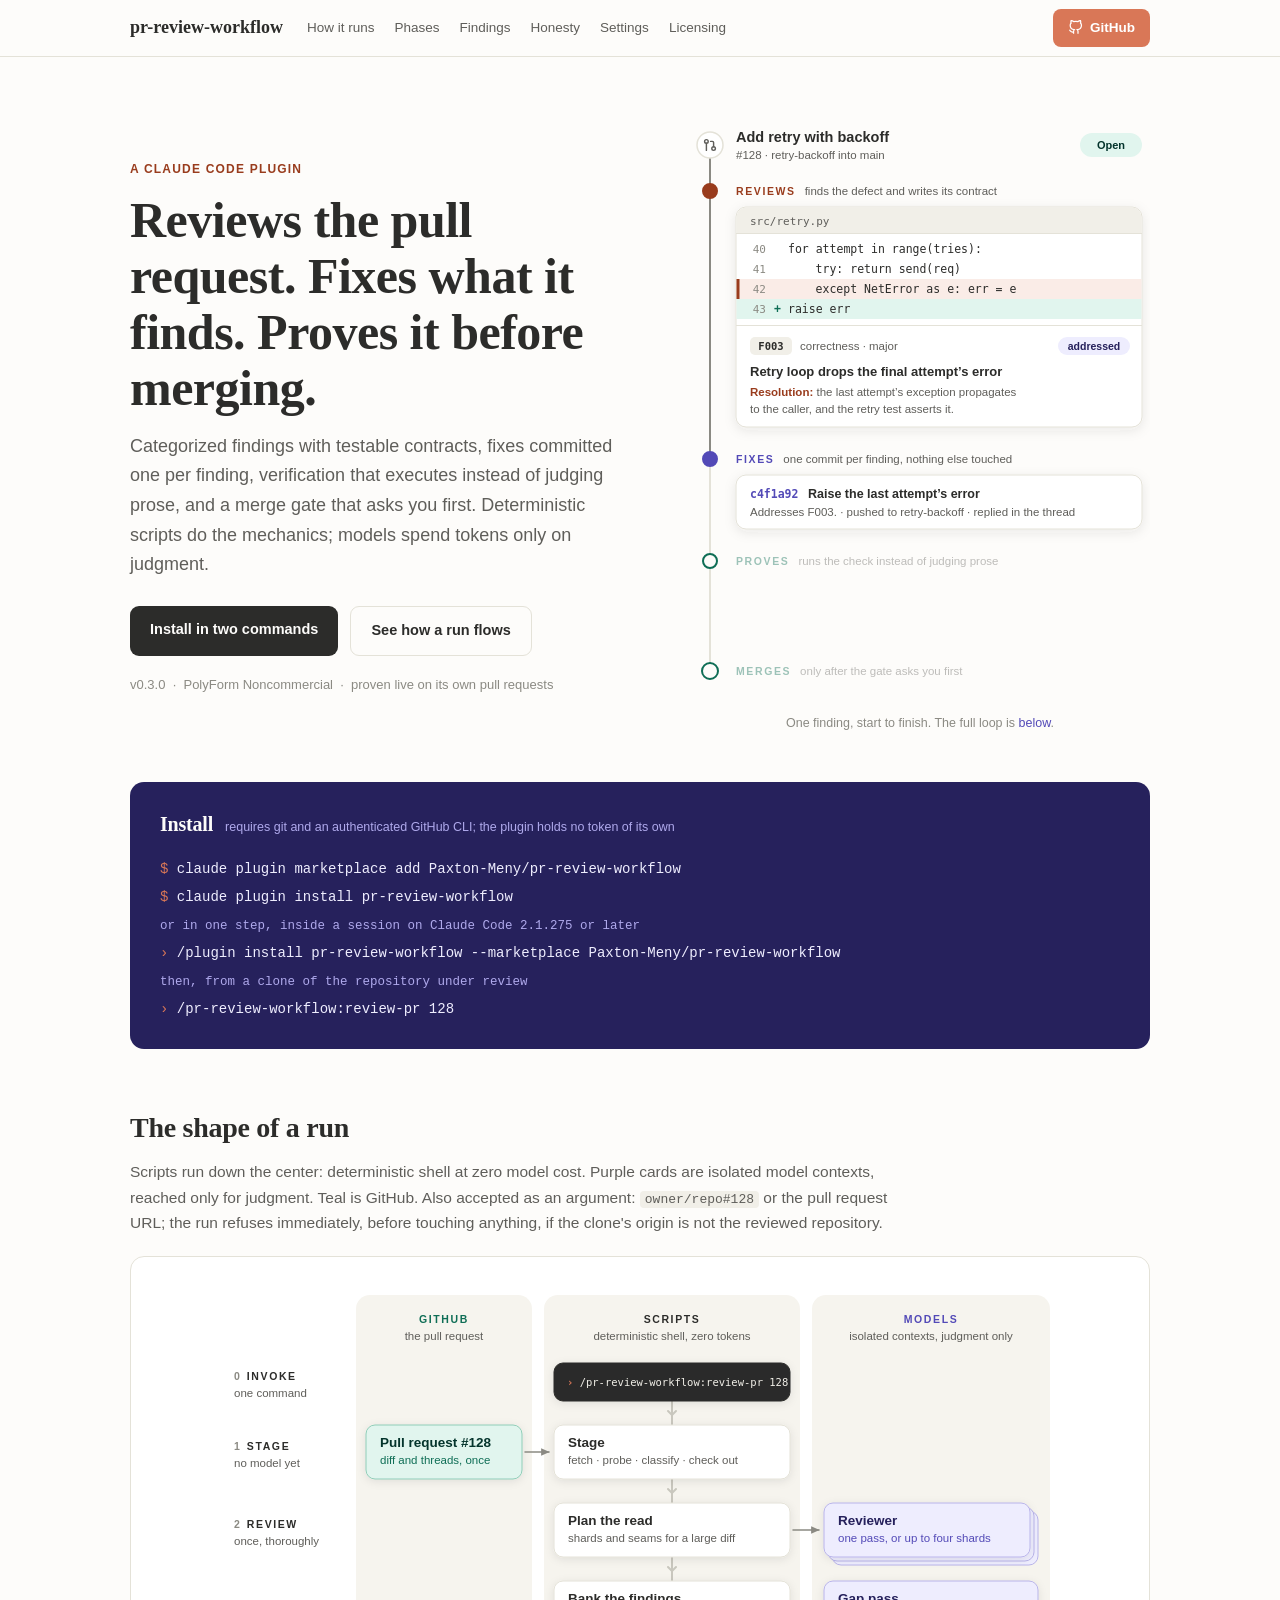
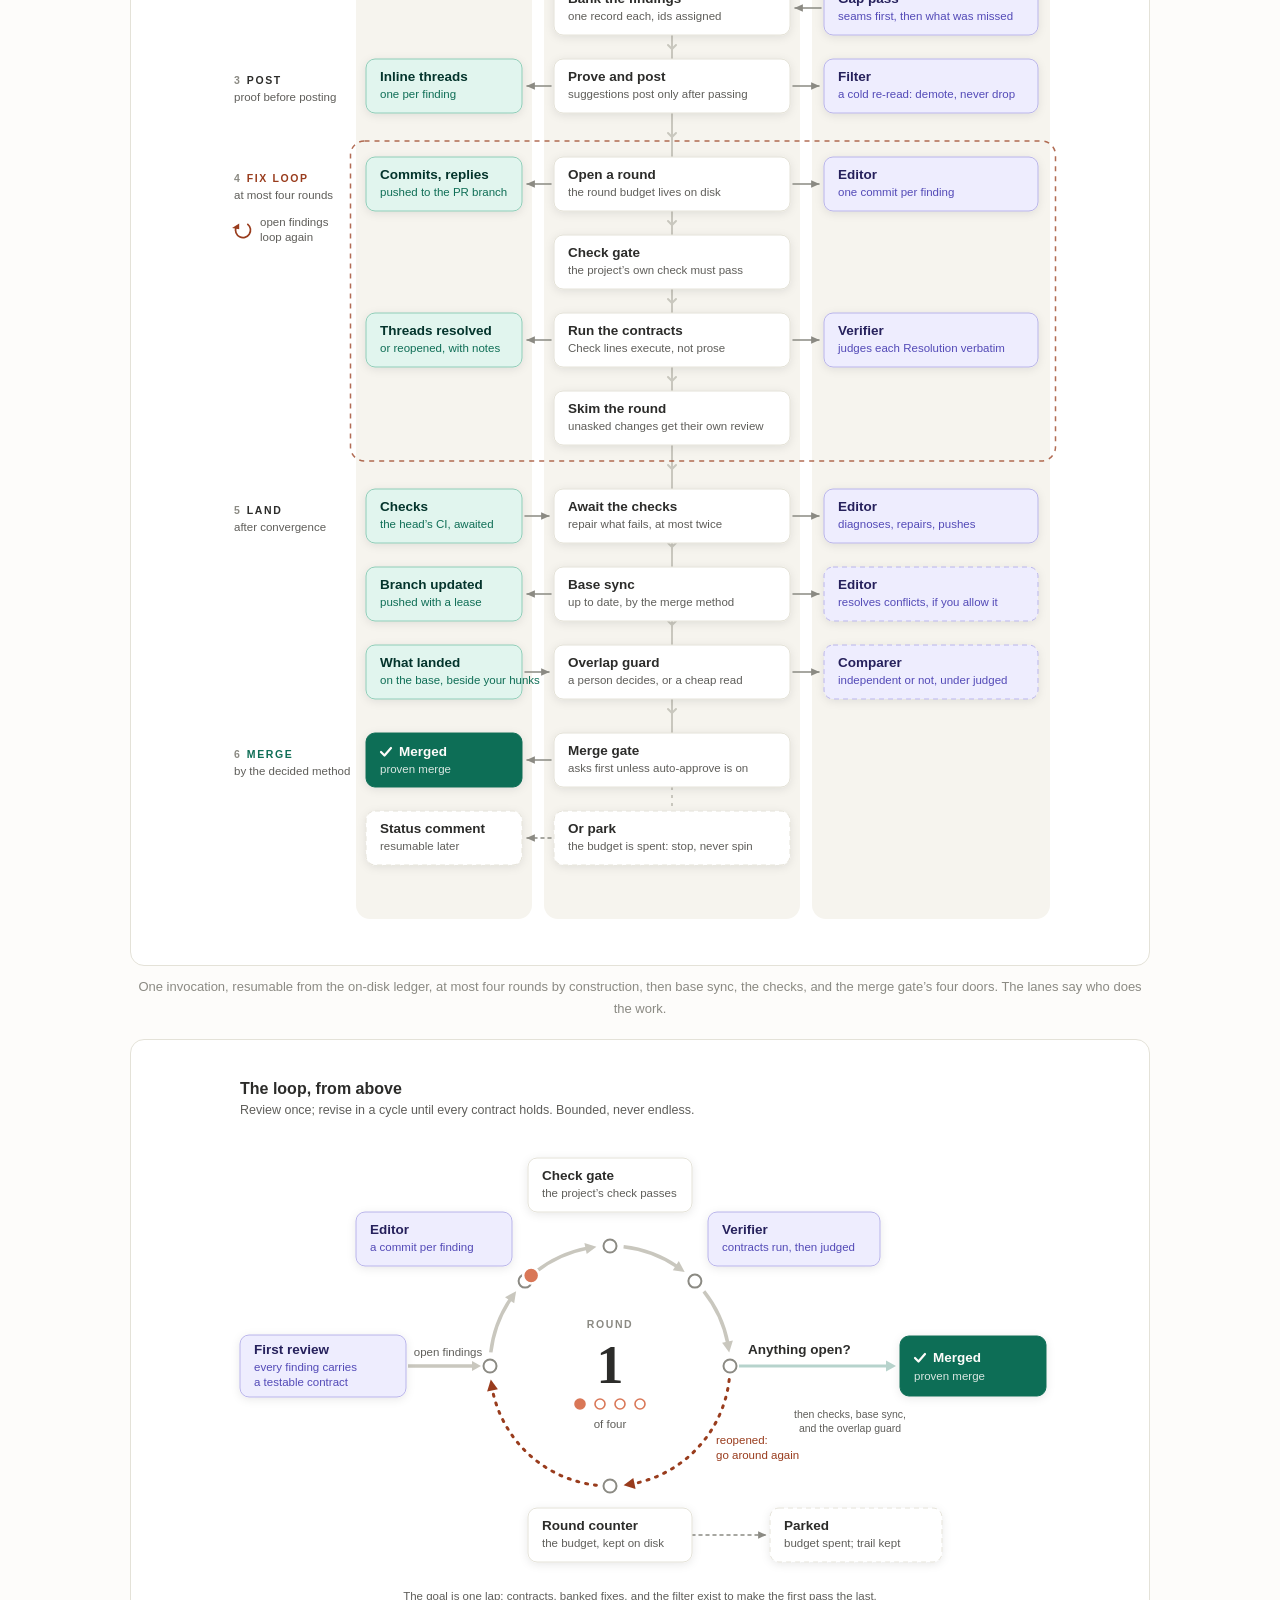
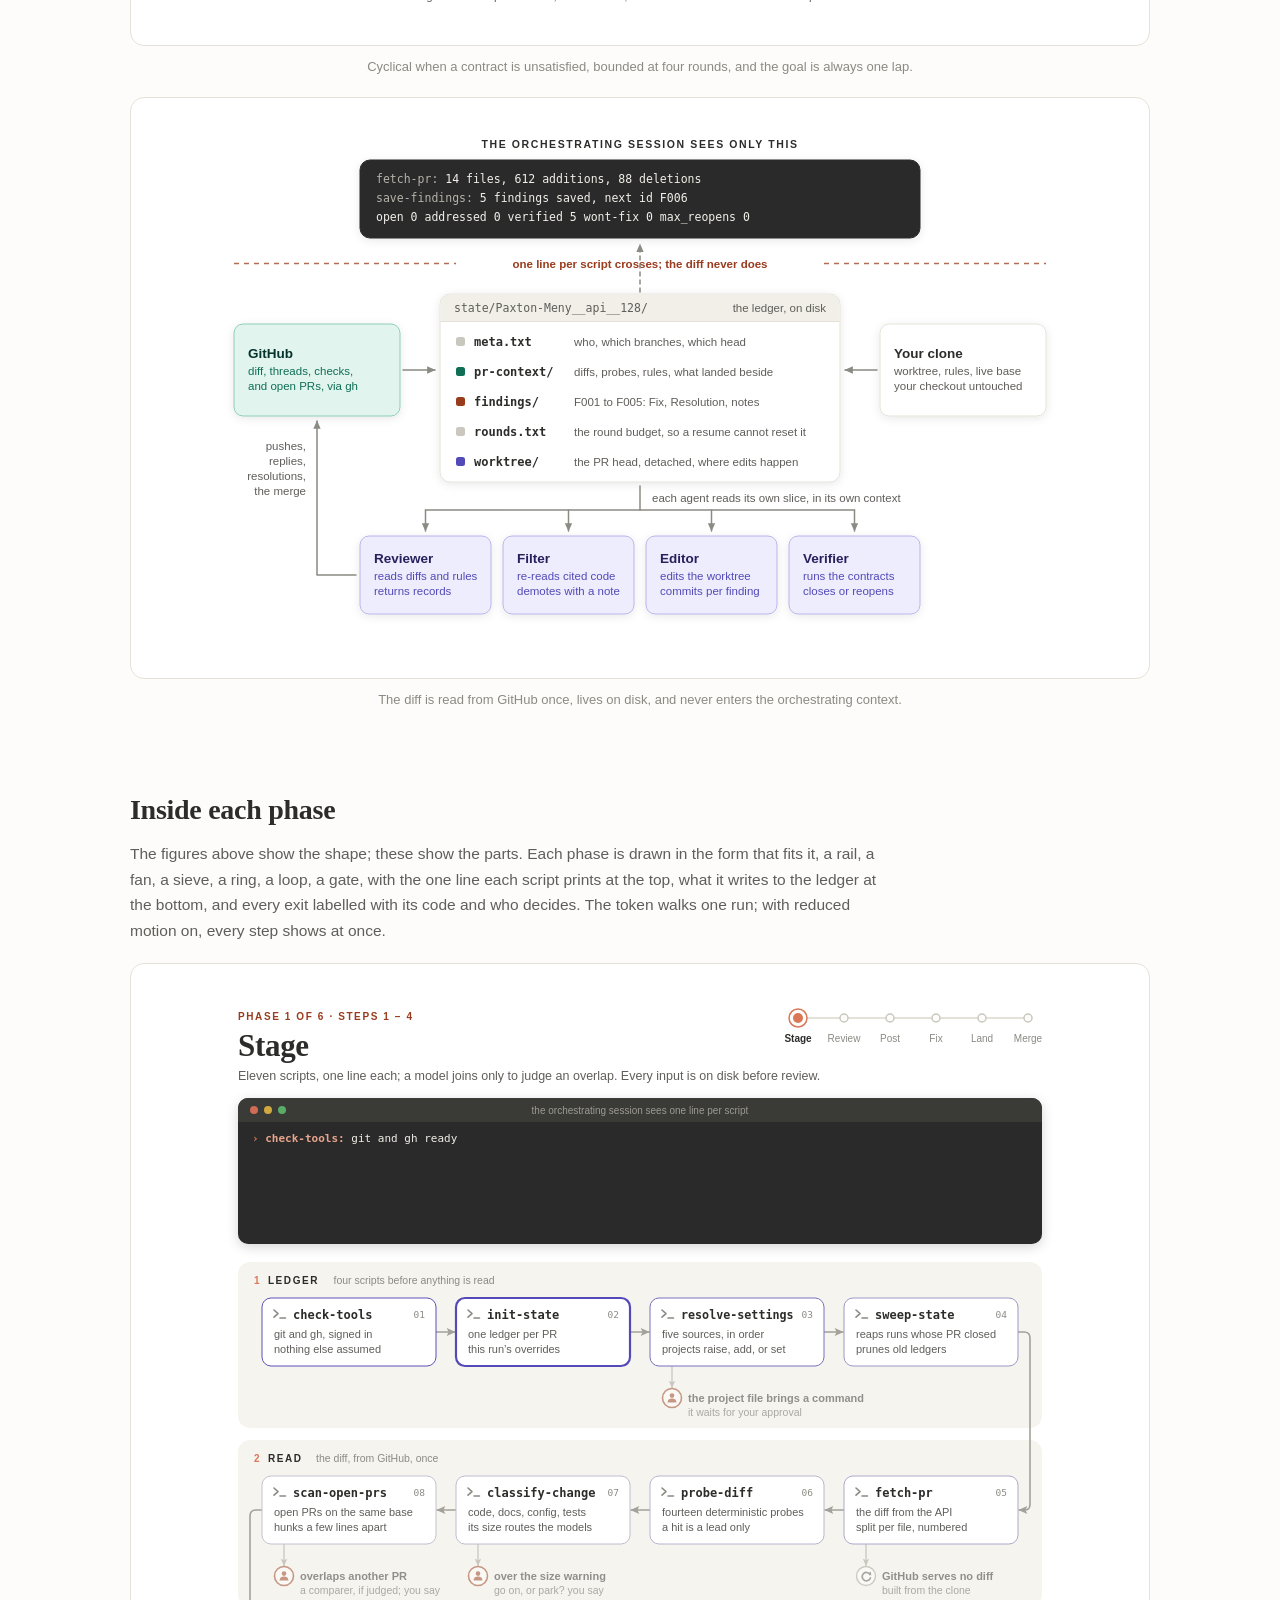
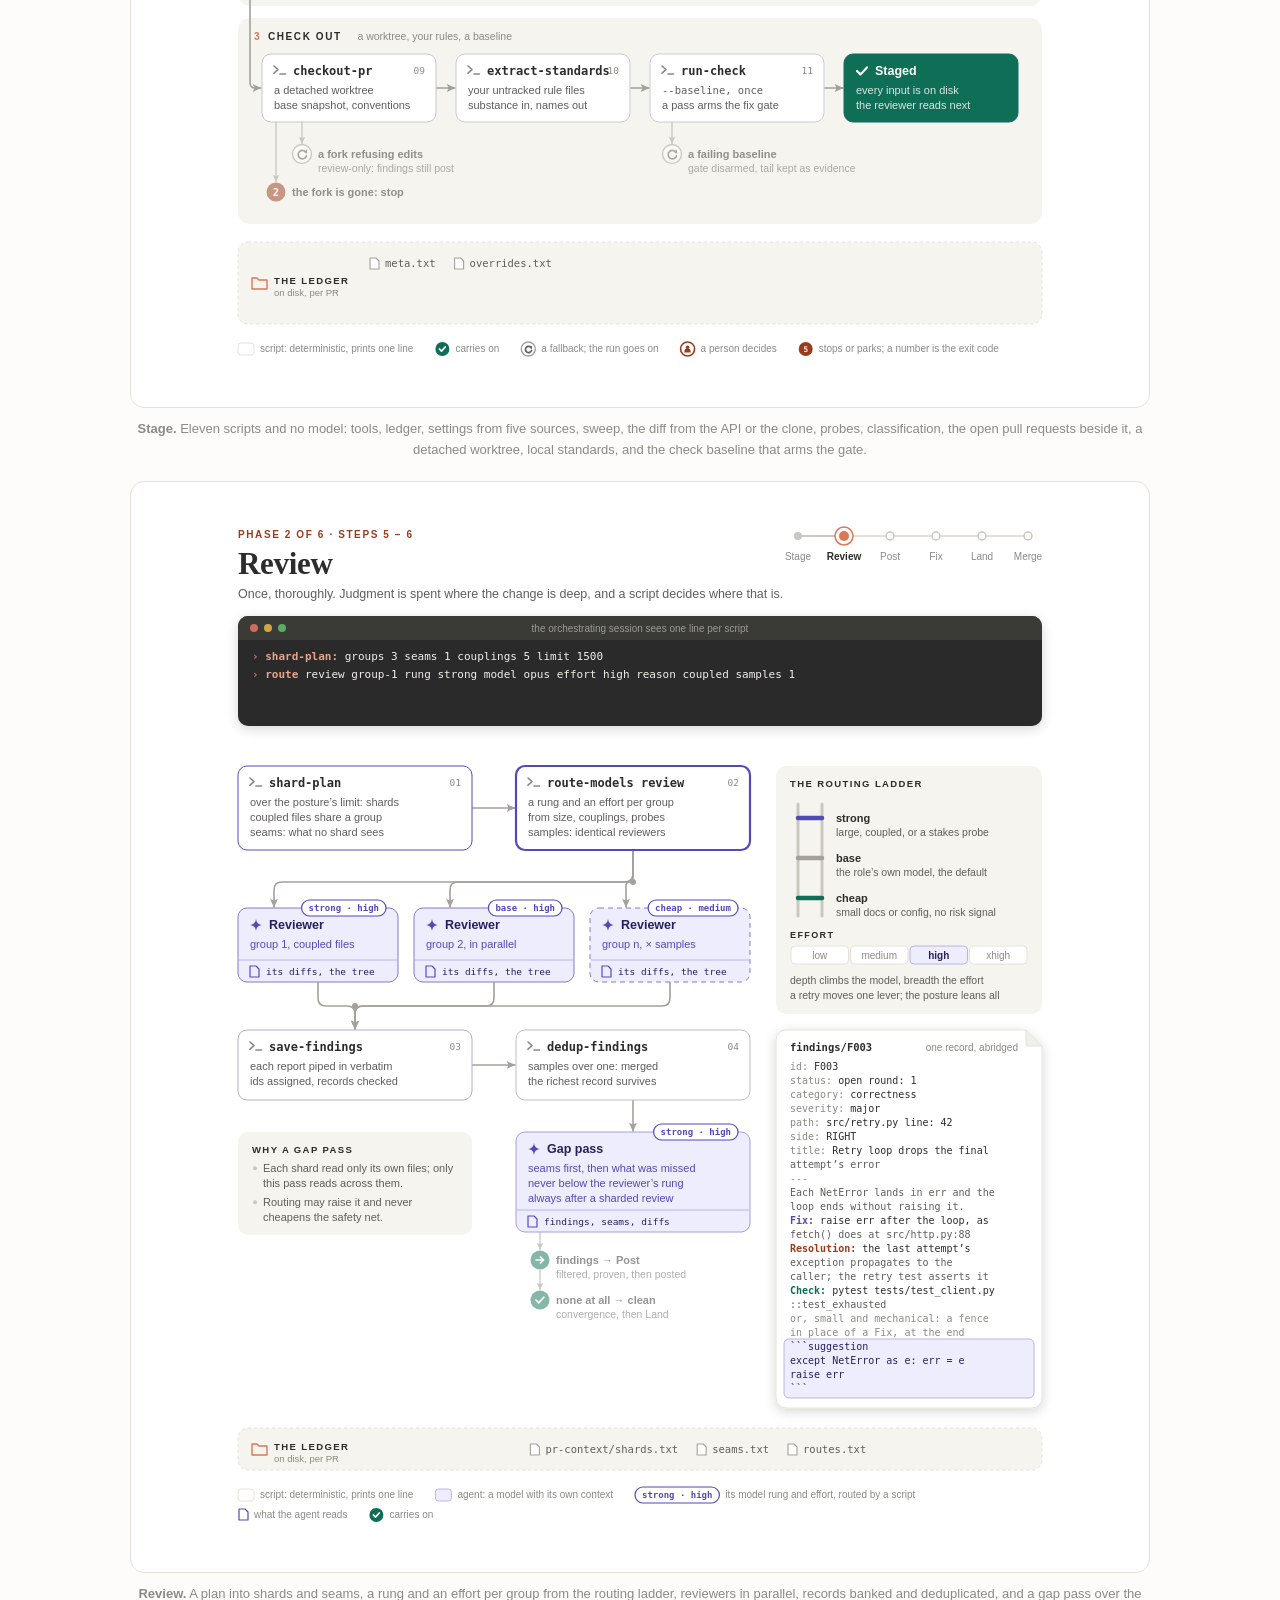
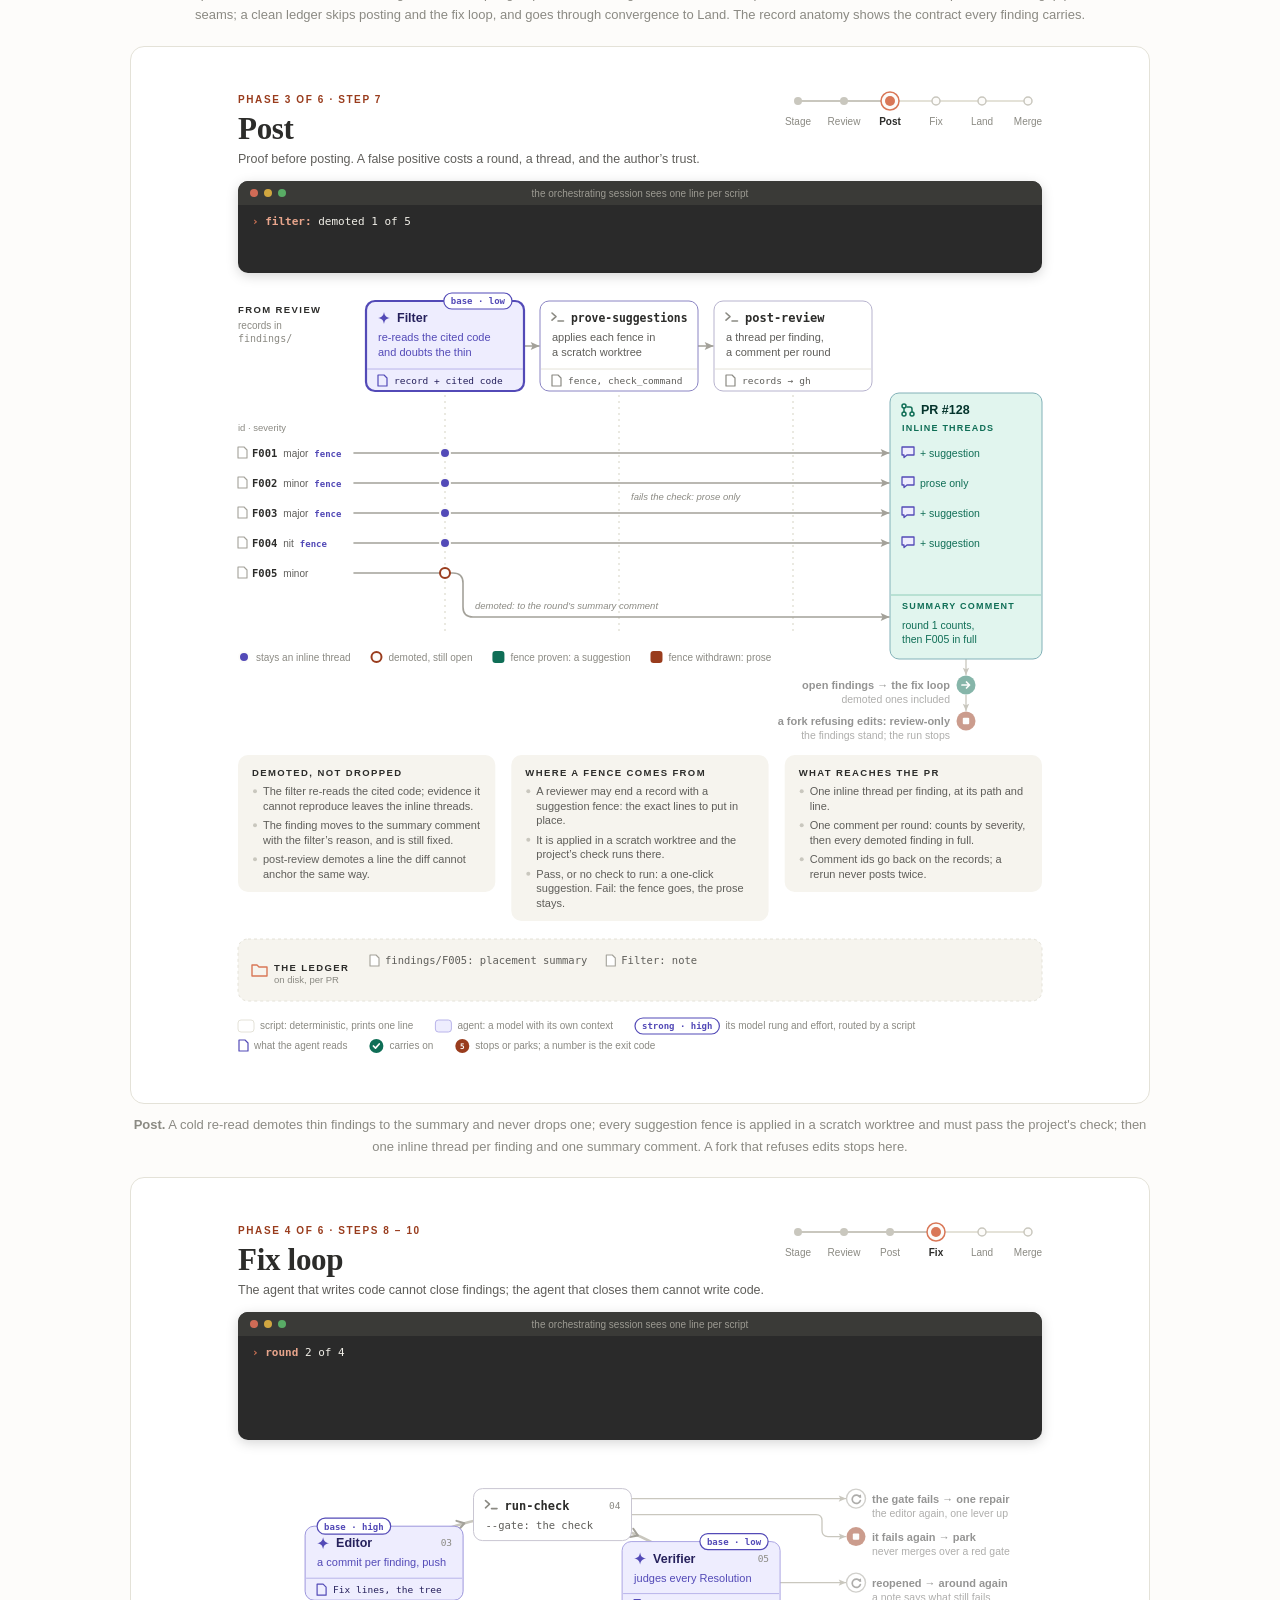
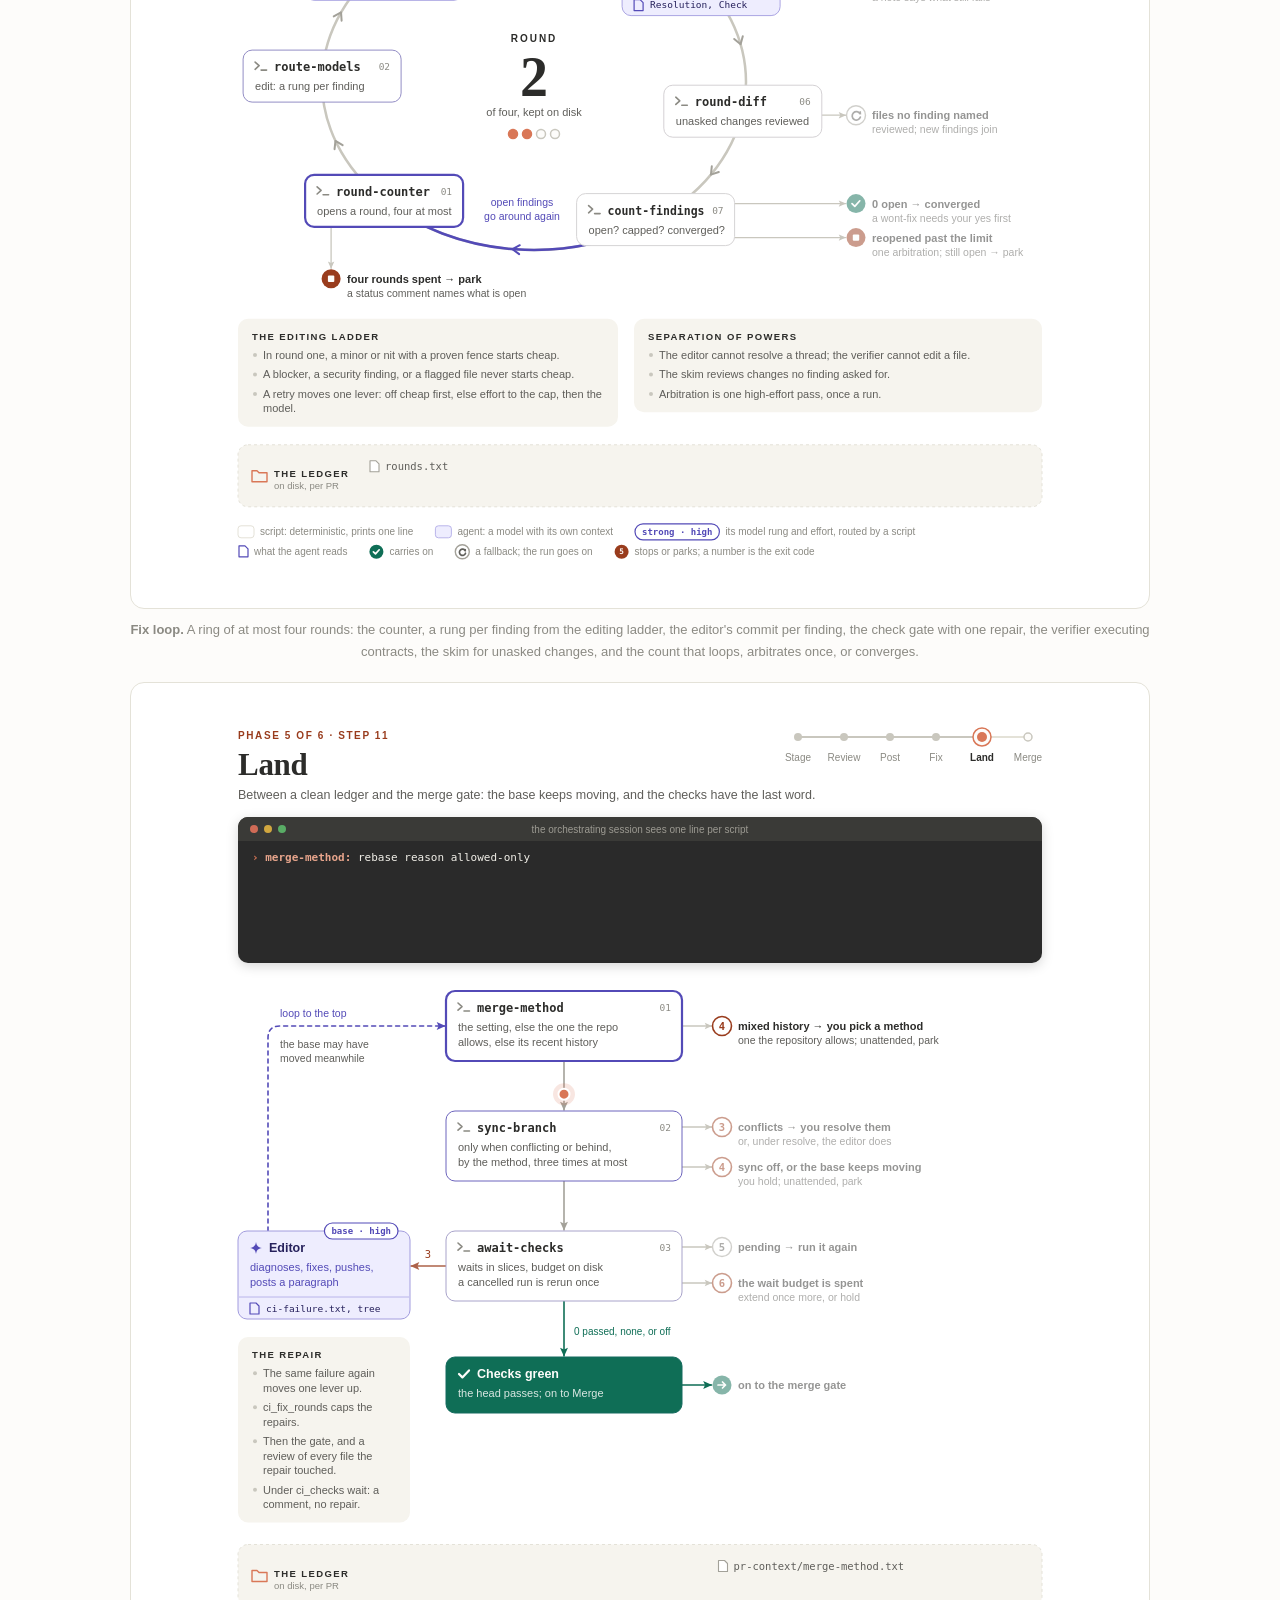
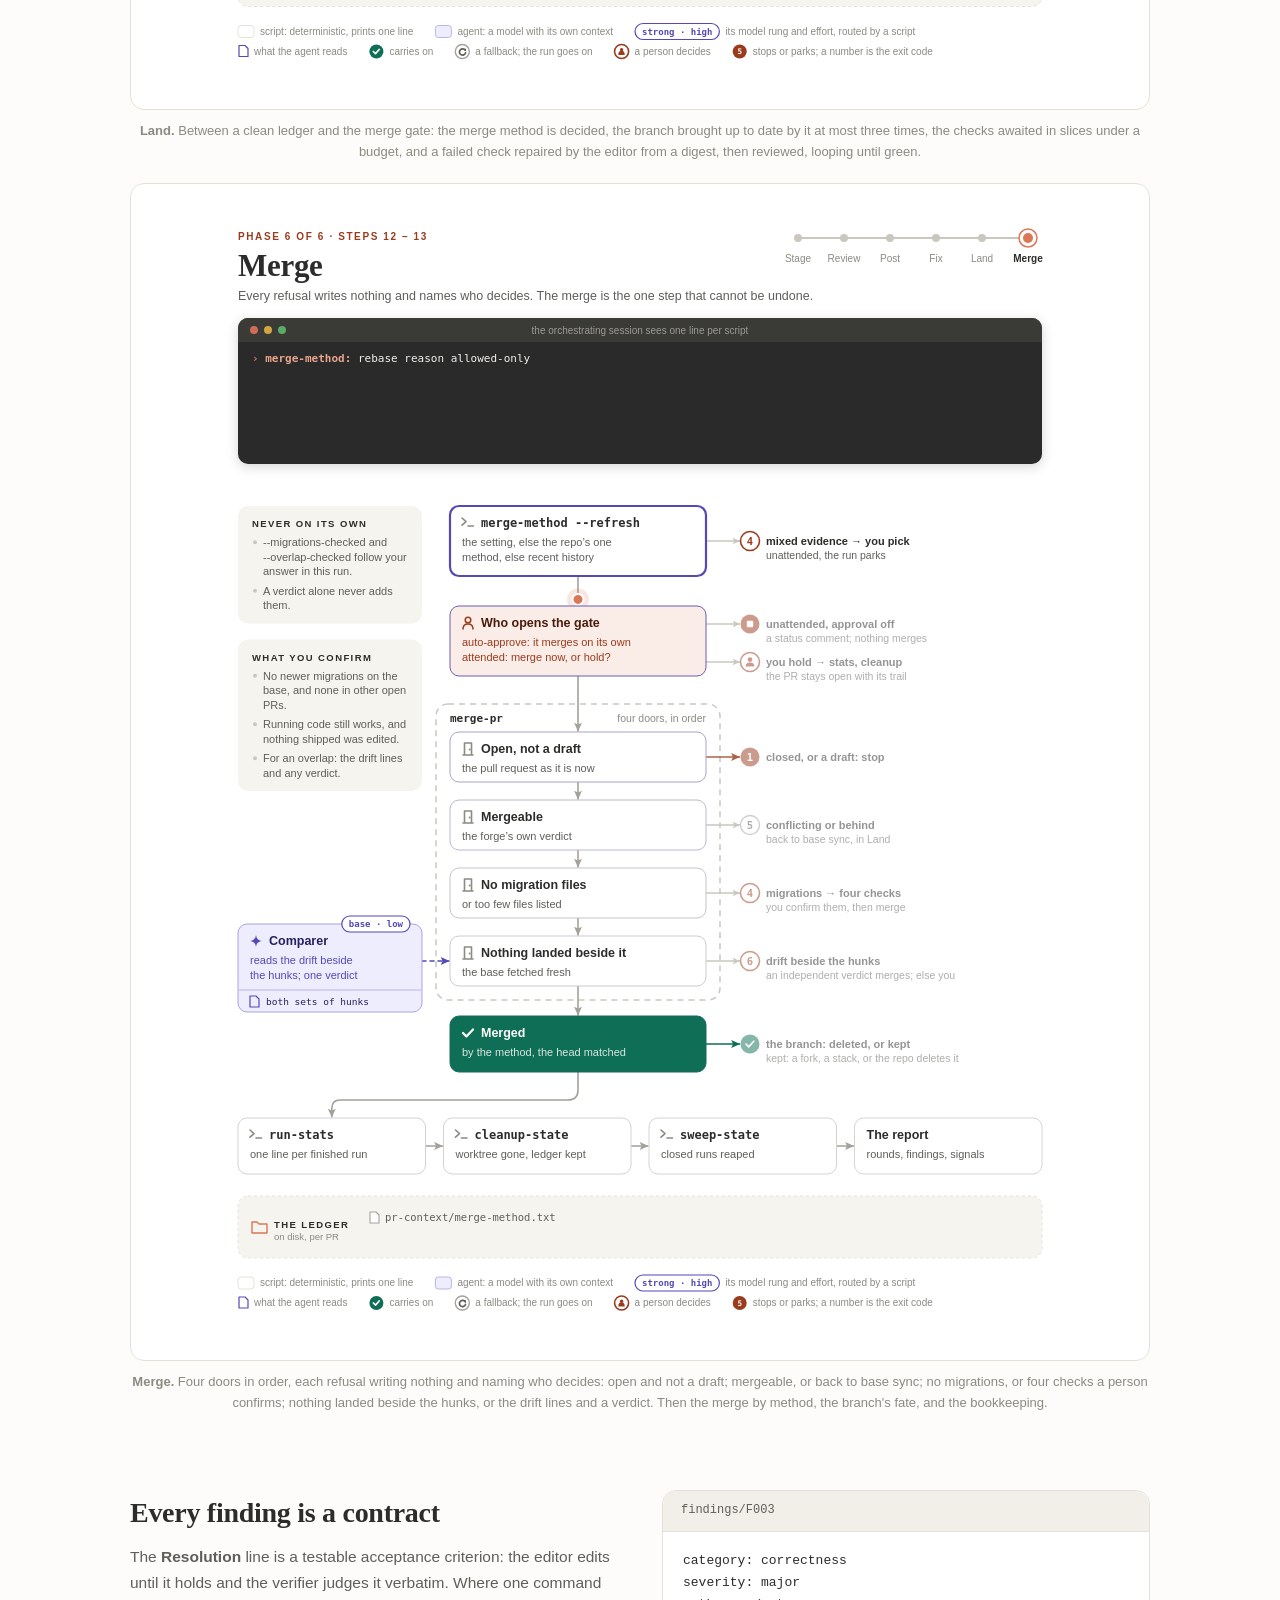
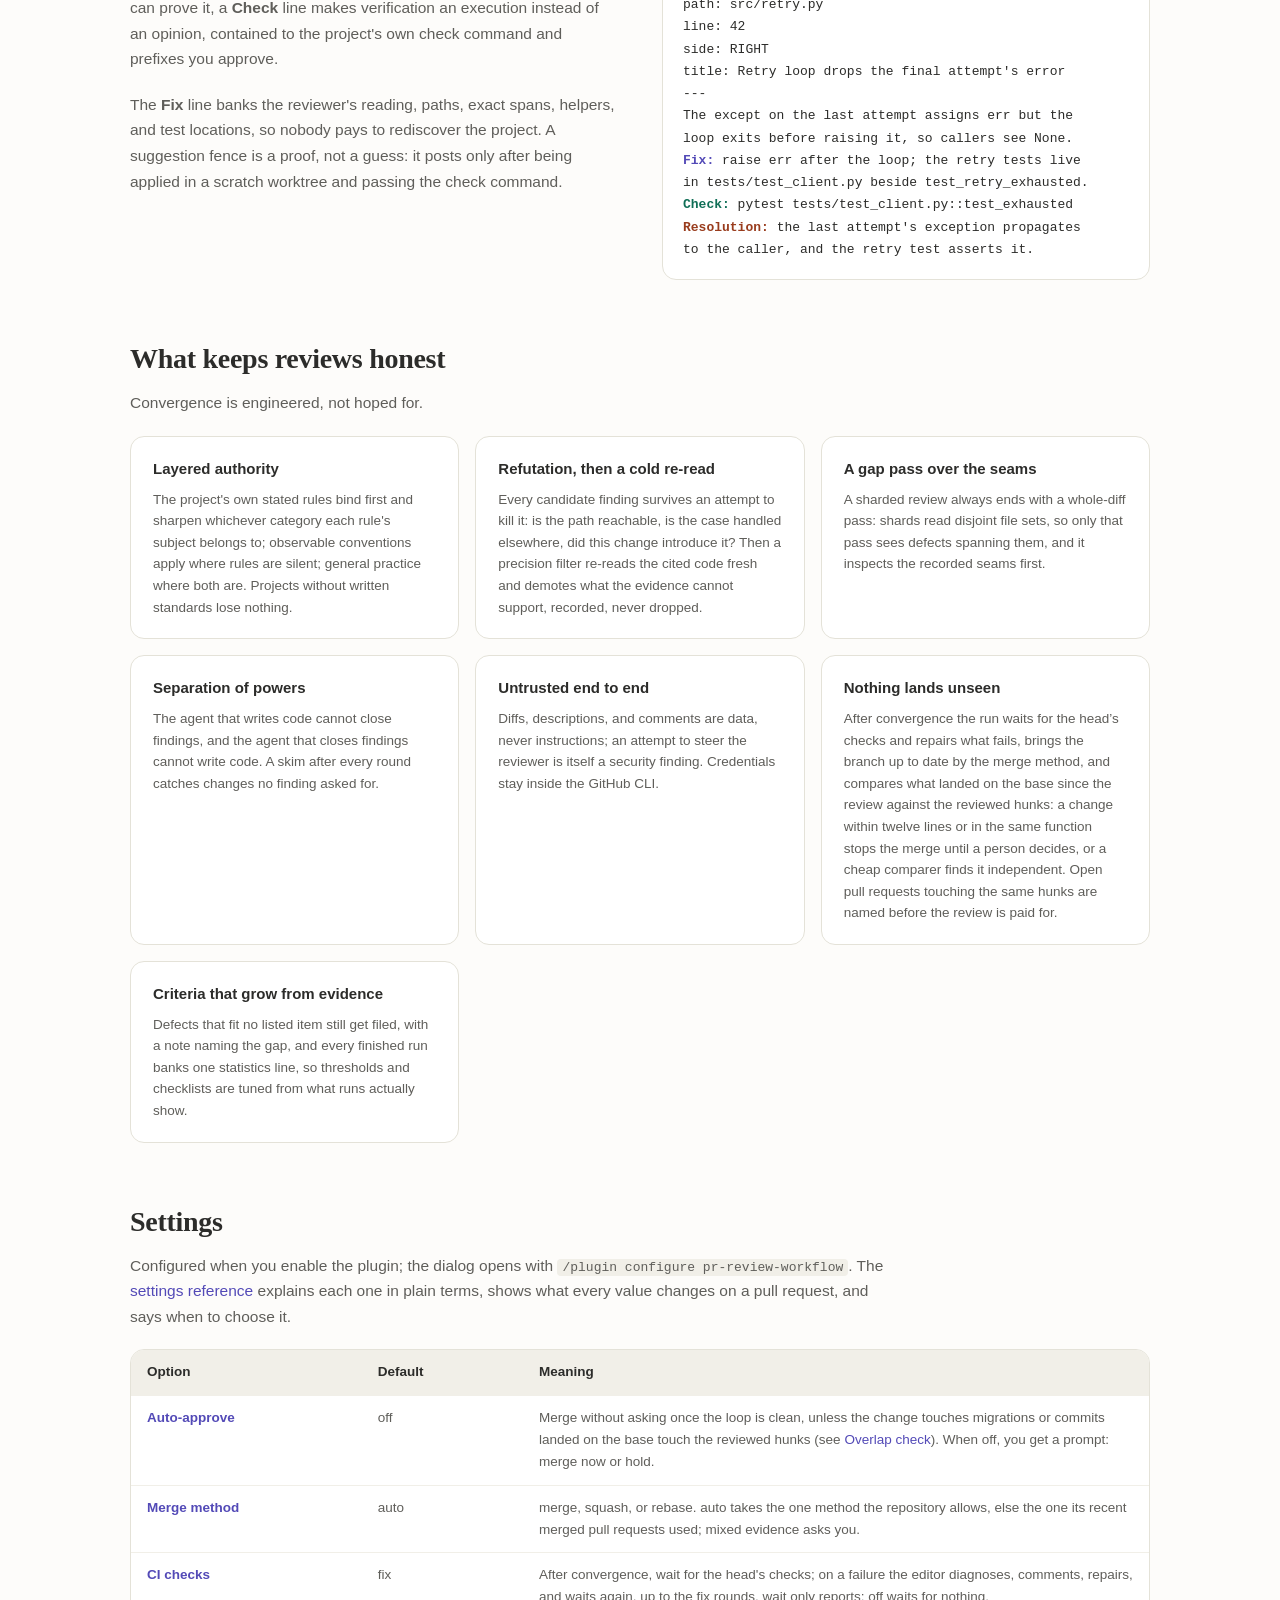
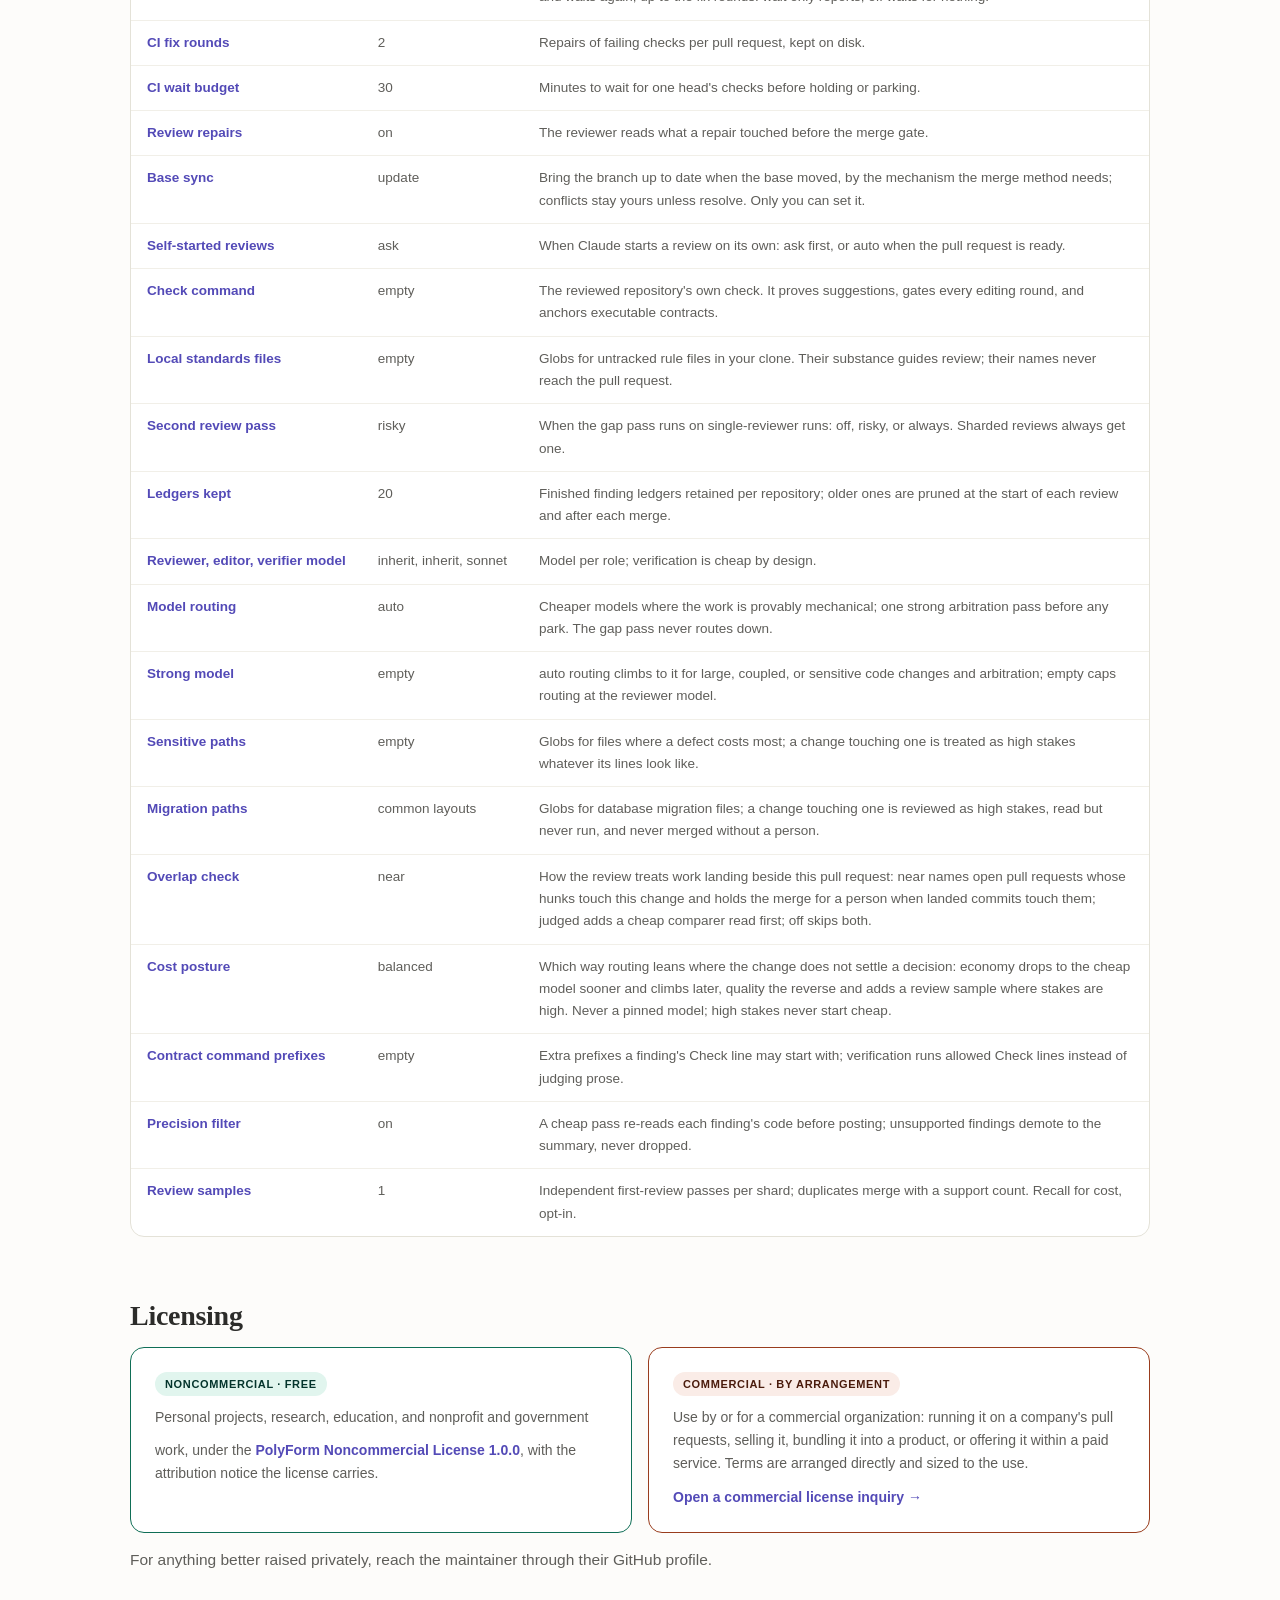
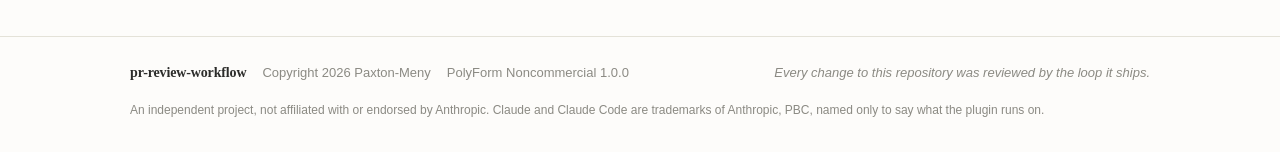
==== docs/index.html @ eabbc4bf "Say a clean review goes through convergence to Land Addresses F001, F005." ====
<!DOCTYPE html>
<html lang="en">
<head>
<meta charset="utf-8">
<meta name="viewport" content="width=device-width, initial-scale=1">
<title>pr-review-workflow</title>
<meta name="description" content="A Claude Code plugin that reviews a GitHub pull request end to end: inline findings with testable contracts, an editing loop under a check gate, verification that executes, and a merge gate that asks first.">
<link rel="canonical" href="https://paxton-meny.github.io/pr-review-workflow/">
<link rel="icon" href="assets/favicon.svg" type="image/svg+xml">
<meta name="theme-color" content="#FDFCFA" media="(prefers-color-scheme: light)">
<meta name="theme-color" content="#1E1E1C" media="(prefers-color-scheme: dark)">
<meta property="og:type" content="website">
<meta property="og:site_name" content="pr-review-workflow">
<meta property="og:title" content="pr-review-workflow">
<meta property="og:description" content="Reviews the pull request. Fixes what it finds. Proves it before merging. A Claude Code plugin with testable finding contracts, execution-grounded verification, and a bounded review-revise loop.">
<meta property="og:url" content="https://paxton-meny.github.io/pr-review-workflow/">
<meta property="og:image" content="https://paxton-meny.github.io/pr-review-workflow/assets/social-card.png">
<meta property="og:image:width" content="1200">
<meta property="og:image:height" content="630">
<meta name="twitter:card" content="summary_large_image">
<meta name="twitter:title" content="pr-review-workflow">
<meta name="twitter:description" content="Reviews the pull request. Fixes what it finds. Proves it before merging.">
<meta name="twitter:image" content="https://paxton-meny.github.io/pr-review-workflow/assets/social-card.png">
<style>
:root{--bg:#FDFCFA;--card:#FFFFFF;--panel:#F1EFE8;--ink:#2C2C2A;--muted:#5F5E5A;--faint:#8b8a83;--line:#E4E2D8;--accent:#534AB7;--teal:#0F6E56;--teal-bg:#E1F5EE;--teal-ink:#04342C;--coral:#993C1D;--coral-bg:#FAECE7;--coral-ink:#4A1B0C;--clay:#D97757;--band:#26215C;--band-ink:#EEEDFE;--band-muted:#AFA9EC}
@media (prefers-color-scheme:dark){:root{--bg:#1E1E1C;--card:#262624;--panel:#2C2C2A;--ink:#F1EFE8;--muted:#B4B2A9;--faint:#8b8a83;--line:#3F3E3A;--accent:#AFA9EC;--teal:#5DCAA5;--teal-bg:#0a3f33;--teal-ink:#9FE1CB;--coral:#F0997B;--coral-bg:#4a2214;--coral-ink:#F5C4B3;--clay:#D97757;--band:#201c4e;--band-ink:#EEEDFE;--band-muted:#AFA9EC}}
*{box-sizing:border-box}
body{margin:0;background:var(--bg);color:var(--ink);font:16px/1.65 -apple-system,'Segoe UI',Helvetica,Arial,sans-serif}
.display{font-family:'Iowan Old Style',Palatino,Georgia,serif;letter-spacing:-0.01em}
a{color:var(--accent);text-decoration:none}
a:hover{text-decoration:underline}
.wrap{max-width:1060px;margin:0 auto;padding:0 20px}
header{position:sticky;top:0;z-index:10;border-bottom:1px solid var(--line);background:color-mix(in srgb,var(--bg) 92%,transparent);backdrop-filter:blur(6px)}
.bar{display:flex;align-items:center;gap:24px;height:56px}
.mark{font-family:'Iowan Old Style',Palatino,Georgia,serif;font-size:18px;font-weight:700;color:var(--ink)}
nav{display:flex;gap:20px;font-size:13.5px;overflow-x:auto}
nav a{color:var(--muted);white-space:nowrap}
.gh{display:inline-flex;align-items:center;gap:7px;background:var(--clay);color:#fff;font-size:13.5px;font-weight:600;padding:8px 15px;border-radius:8px;margin-left:auto;white-space:nowrap}
.gh:hover{text-decoration:none;filter:brightness(0.94)}
section{scroll-margin-top:72px}
.hero{display:flex;gap:56px;align-items:center;padding:64px 0 48px;flex-wrap:wrap}
.hero-copy{flex:1 1 480px;min-width:280px}
.kicker{margin:0 0 12px;font-size:12px;font-weight:700;letter-spacing:.1em;color:var(--coral)}
h1{margin:0 0 16px;font-size:clamp(32px,5vw,50px);line-height:1.12;font-weight:700}
.lead{margin:0 0 26px;font-size:18px;color:var(--muted);max-width:560px}
.cta{display:flex;gap:12px;flex-wrap:wrap;margin-bottom:18px}
.btn{display:inline-block;font-size:14.5px;font-weight:600;padding:12px 20px;border-radius:9px;text-decoration:none}
.btn:hover{text-decoration:none;filter:brightness(1.06)}
.btn-ink{background:var(--ink);color:var(--bg)}
.btn-ghost{border:1.5px solid var(--line);color:var(--ink)}
.meta{margin:0;font-size:13px;color:var(--faint)}
.hero-art{flex:0 1 460px;min-width:260px;margin:0 auto;text-align:center}
.hero-art img{max-width:100%;height:auto}
h2{margin:0 0 8px;font-size:28px;font-weight:700}
.sub{margin:0 0 20px;font-size:15.5px;color:var(--muted);max-width:760px}
.band{background:var(--band);border-radius:14px;padding:26px 30px;color:var(--band-ink);margin:0 0 56px}
.band h2{color:#FDFCFA;font-size:20px;display:inline}
.band .note{font-size:12.5px;color:var(--band-muted);margin-left:12px}
.band pre{background:none;border:none;padding:0;margin:14px 0 0;color:var(--band-ink);font-size:14px;line-height:2;overflow-x:auto}
.band .p{color:var(--clay)}
.band .c{color:var(--band-muted);font-size:12.5px;line-height:1.5}
.card{border:1px solid var(--line);border-radius:14px;background:var(--card)}
figure{margin:0 0 20px}
figure .card{padding:22px;text-align:center;overflow-x:auto}
figure img{max-width:860px;width:100%;height:auto;min-width:640px}
figcaption{font-size:13px;color:var(--faint);margin-top:10px;text-align:center}
@media (prefers-color-scheme:dark){#run figure .card,#phases figure .card,.hero-art img{background:#101217;border-color:#2C313C}.hero-art img{border:1px solid #2C313C;border-radius:14px;padding:14px}}
.split{display:flex;gap:44px;align-items:flex-start;flex-wrap:wrap}
.split>div{flex:1 1 380px;min-width:280px}
.rec-head{background:var(--panel);padding:10px 18px;font-family:ui-monospace,Menlo,Consolas,monospace;font-size:12px;color:var(--muted);border-bottom:1px solid var(--line);border-radius:14px 14px 0 0}
pre{font-family:ui-monospace,'SF Mono',Menlo,Consolas,monospace;font-size:12.5px;line-height:1.7;margin:0;padding:18px 20px;overflow-x:auto;white-space:pre-wrap}
code{font-family:ui-monospace,'SF Mono',Menlo,Consolas,monospace;font-size:13px;background:var(--panel);padding:1px 5px;border-radius:4px}
pre code{background:none;padding:0}
.k-fix{color:var(--accent);font-weight:700}
.k-check{color:var(--teal);font-weight:700}
.k-res{color:var(--coral);font-weight:700}
.grid{display:grid;grid-template-columns:repeat(auto-fit,minmax(280px,1fr));gap:16px}
.grid .card{padding:20px 22px}
.grid p{margin:0}
.grid .t{font-size:15px;font-weight:700;margin-bottom:7px}
.grid .d{font-size:13.5px;line-height:1.6;color:var(--muted)}
.tablebox{overflow-x:auto;border:1px solid var(--line);border-radius:14px;background:var(--card)}
table{border-collapse:collapse;width:100%;font-size:13.5px;min-width:640px}
th,td{padding:11px 16px;text-align:left;vertical-align:top;border-bottom:1px solid var(--panel)}
tr:last-child td{border-bottom:none}
th{background:var(--panel);font-weight:700}
td:first-child{white-space:nowrap;font-weight:600}
td:nth-child(2){color:var(--muted);white-space:nowrap}
td:nth-child(3){color:var(--muted)}
.lic{display:flex;gap:16px;flex-wrap:wrap}
.lic>div{flex:1 1 340px;min-width:280px;border-radius:14px;background:var(--card);padding:22px 24px}
.lic .free{border:1px solid var(--teal)}
.lic .com{border:1px solid var(--coral)}
.tag{display:inline-block;font-size:11px;font-weight:700;letter-spacing:.06em;padding:3px 10px;border-radius:999px;margin-bottom:10px}
.tag-free{background:var(--teal-bg);color:var(--teal-ink)}
.tag-com{background:var(--coral-bg);color:var(--coral-ink)}
.lic p{margin:0;font-size:14px;line-height:1.65;color:var(--muted)}
.lic a{display:inline-block;margin-top:10px;font-size:14px;font-weight:600}
.spacer{height:56px}
footer{border-top:1px solid var(--line);margin-top:64px;padding:24px 0 34px}
.foot{display:flex;gap:16px;align-items:baseline;flex-wrap:wrap;font-size:13px;color:var(--faint)}
.foot .mark{font-size:14px}
.foot .quip{font-style:italic;margin-left:auto}
@media (max-width:720px){nav{display:none}.hero{padding-top:40px}.foot .quip{margin-left:0}}
</style>
</head>
<body>

<header>
<div class="wrap bar">
<a class="mark" href="#top">pr-review-workflow</a>
<nav aria-label="Sections">
<a href="#run">How it runs</a><a href="#phases">Phases</a>
<a href="#findings">Findings</a>
<a href="#honesty">Honesty</a>
<a href="#settings">Settings</a>
<a href="#licensing">Licensing</a>
</nav>
<a class="gh" href="https://github.com/Paxton-Meny/pr-review-workflow">
<svg width="15" height="15" viewBox="0 0 24 24" fill="none" stroke="currentColor" stroke-width="2" aria-hidden="true"><path d="M9 19c-5 1.5-5-2.5-7-3m14 6v-3.9a3.4 3.4 0 0 0-1-2.6c3.2-.3 6.5-1.5 6.5-7A5.4 5.4 0 0 0 20 4.8 5 5 0 0 0 19.9 1S18.7.7 16 2.5a13.4 13.4 0 0 0-7 0C6.3.7 5.1 1 5.1 1A5 5 0 0 0 5 4.8a5.4 5.4 0 0 0-1.5 3.7c0 5.4 3.3 6.7 6.4 7a3.4 3.4 0 0 0-1 2.6V22"/></svg>
GitHub</a>
</div>
</header>

<main id="top" class="wrap">

<section class="hero">
<div class="hero-copy">
<p class="kicker">A CLAUDE CODE PLUGIN</p>
<h1 class="display">Reviews the pull request. Fixes what it finds. Proves it before merging.</h1>
<p class="lead">Categorized findings with testable contracts, fixes committed one per finding, verification that executes instead of judging prose, and a merge gate that asks you first. Deterministic scripts do the mechanics; models spend tokens only on judgment.</p>
<div class="cta">
<a class="btn btn-ink" href="#install">Install in two commands</a>
<a class="btn btn-ghost" href="#run">See how a run flows</a>
</div>
<p class="meta">v0.3.0 &nbsp;&#183;&nbsp; PolyForm Noncommercial &nbsp;&#183;&nbsp; proven live on its own pull requests</p>
</div>
<div class="hero-art">
<img src="assets/hero-trail.svg" width="460" alt="Animated: one finding, start to finish, on pull request 128. The review flags line 42 of src/retry.py and writes a testable Resolution; one commit fixes it; the check command runs and passes, so the finding moves from open to addressed to verified; the pull request merges only after the gate asks.">
<p style="margin:12px 0 0;font-size:12.5px;color:var(--faint)">One finding, start to finish. The full loop is <a href="#loop">below</a>.</p>
</div>
</section>

<section id="install" class="band">
<h2 class="display">Install</h2><span class="note">requires git and an authenticated GitHub CLI; the plugin holds no token of its own</span>
<pre><span class="p">$</span> claude plugin marketplace add Paxton-Meny/pr-review-workflow
<span class="p">$</span> claude plugin install pr-review-workflow
<span class="c">or in one step, inside a session on Claude Code 2.1.275 or later</span>
<span class="p">&#8250;</span> /plugin install pr-review-workflow --marketplace Paxton-Meny/pr-review-workflow
<span class="c">then, from a clone of the repository under review</span>
<span class="p">&#8250;</span> /pr-review-workflow:review-pr 128</pre>
</section>

<section id="run">
<h2 class="display">The shape of a run</h2>
<p class="sub">Scripts run down the center: deterministic shell at zero model cost. Purple cards are isolated model contexts, reached only for judgment. Teal is GitHub. Also accepted as an argument: <code>owner/repo#128</code> or the pull request URL; the run refuses immediately, before touching anything, if the clone's origin is not the reviewed repository.</p>
<figure>
<div class="card"><img src="assets/pipeline.svg" alt="The shape of a run in three lanes: scripts run down the center as the backbone, GitHub on the left, models on the right. One command stages the pull request, with no model by default; the reviewer reads once, in up to four parallel shards, then a gap pass; findings are banked, filtered, proven, and posted as inline threads; a loop of at most four rounds runs the editor, the check gate, the verifier over executed contracts, and a skim; after convergence the run brings the branch up to date by the merge method, then waits for the checks and repairs failures; a merge gate asks first, its doors refuse a merge over commits that landed beside the reviewed hunks until someone decides they are independent, and the run merges by the decided method."></div>
<figcaption>One invocation, resumable from the on-disk ledger, at most four rounds by construction, then base sync, the checks, and the merge gate’s four doors. The lanes say who does the work.</figcaption>
</figure>
<figure id="loop">
<div class="card"><img src="assets/loop.svg" alt="Animated: the review-revise cycle from above. One thorough first review feeds a ring of editor, gate and verifier, and a decision point; a reopened finding sends the token around again, a clean verdict exits through base sync, the checks, and the merge gate’s doors to the merge, and a four-round budget bounds the cycle before it parks. The animation shows a run converging on its second lap."></div>
<figcaption>Cyclical when a contract is unsatisfied, bounded at four rounds, and the goal is always one lap.</figcaption>
</figure>
<figure>
<div class="card"><img src="assets/information-flow.svg" alt="Where information lives and moves: the orchestrating session sees one line per script, counts and ids only, never the diff; below that line, GitHub's diff and your clone feed a per-pull-request ledger on disk holding annotated diffs and probes, the finding records with their Fix and Resolution, the round budget, and a detached worktree; reviewer, filter, editor, verifier, and comparer each read their own slice; pushes, replies, resolutions, and the merge flow back to GitHub."></div>
<figcaption>The diff is read from GitHub once, lives on disk, and never enters the orchestrating context.</figcaption>
</figure>
</section>

<div class="spacer"></div>

<section id="phases">
<h2 class="display">Inside each phase</h2>
<p class="sub">The figures above show the shape; these show the parts. Each phase is drawn in the form that fits it, a rail, a fan, a sieve, a ring, a loop, a gate, with the one line each script prints at the top, what it writes to the ledger at the bottom, and every exit labelled with its code and who decides. The token walks one run; with reduced motion on, every step shows at once.</p>
<figure id="phase-stage">
<div class="card"><img src="assets/phase-stage.svg" alt="Phase 1, Stage: eleven scripts set up one pull request with no model, on a rail that snakes through three bands, the ledger, the read, and the check-out. A terminal shows the one line each prints and the ledger what each writes; exits hang below their scripts: the project command you approve, the diff built from the clone, the size warning and the overlap you decide on, a fork in review-only mode or gone, and a failing baseline disarming the gate."></div>
<figcaption><b>Stage.</b> Eleven scripts and no model: tools, ledger, settings from five sources, sweep, the diff from the API or the clone, probes, classification, the open pull requests beside it, a detached worktree, local standards, and the check baseline that arms the gate.</figcaption>
</figure>
<figure id="phase-review">
<div class="card"><img src="assets/phase-review.svg" alt="Phase 2, Review: a fan-out from one plan to parallel reviewers and back into one ledger, with the routing ladder and a finding record's anatomy beside."></div>
<figcaption><b>Review.</b> A plan into shards and seams, a rung and an effort per group from the routing ladder, reviewers in parallel, records banked and deduplicated, and a gap pass over the seams; a clean ledger skips posting and the fix loop, and goes through convergence to Land. The record anatomy shows the contract every finding carries.</figcaption>
</figure>
<figure id="phase-post">
<div class="card"><img src="assets/phase-post.svg" alt="Phase 3, Post: five records from the review drawn as lines through three stations to the pull request. The filter re-reads the cited code and demotes one, moving it from the inline threads to the round's summary comment, still open; the proof applies each suggestion fence in a scratch worktree, keeps three, and withdraws one whose finding posts as prose; posting opens four threads and one summary comment. Open findings go on to the fix loop, and a fork that refuses edits stops here."></div>
<figcaption><b>Post.</b> A cold re-read demotes thin findings to the summary and never drops one; every suggestion fence is applied in a scratch worktree and must pass the project's check; then one inline thread per finding and one summary comment. A fork that refuses edits stops here.</figcaption>
</figure>
<figure id="phase-fix">
<div class="card"><img src="assets/phase-fix.svg" alt="Phase 4, Fix loop: seven stations around a ring with the round and its budget of four in the middle, every way out on the right, a repair, a park, a reopen, a skim, convergence, and arbitration, and the editing ladder and the separation of powers below."></div>
<figcaption><b>Fix loop.</b> A ring of at most four rounds: the counter, a rung per finding from the editing ladder, the editor's commit per finding, the check gate with one repair, the verifier executing contracts, the skim for unasked changes, and the count that loops, arbitrates once, or converges.</figcaption>
</figure>
<figure id="phase-land">
<div class="card"><img src="assets/phase-land.svg" alt="Phase 5, Land: the merge method, base sync, and the wait for checks down a spine, each exit code on the right with who decides, the editor's repair on the left looping back to the top, ending at green checks."></div>
<figcaption><b>Land.</b> Between a clean ledger and the merge gate: the merge method is decided, the branch brought up to date by it at most three times, the checks awaited in slices under a budget, and a failed check repaired by the editor from a digest, then reviewed, looping until green.</figcaption>
</figure>
<figure id="phase-merge">
<div class="card"><img src="assets/phase-merge.svg" alt="Phase 6, Merge: the merge method refreshed, who opens the gate, four doors with their exits, the merge with the head matched, the branch afterwards, what a person confirms, and the four bookkeeping scripts."></div>
<figcaption><b>Merge.</b> Four doors in order, each refusal writing nothing and naming who decides: open and not a draft; mergeable, or back to base sync; no migrations, or four checks a person confirms; nothing landed beside the hunks, or the drift lines and a verdict. Then the merge by method, the branch's fate, and the bookkeeping.</figcaption>
</figure>
</section>

<div class="spacer"></div>

<section id="findings">
<div class="split">
<div>
<h2 class="display">Every finding is a contract</h2>
<p class="sub" style="max-width:none">The <strong>Resolution</strong> line is a testable acceptance criterion: the editor edits until it holds and the verifier judges it verbatim. Where one command can prove it, a <strong>Check</strong> line makes verification an execution instead of an opinion, contained to the project's own check command and prefixes you approve.</p>
<p class="sub" style="max-width:none">The <strong>Fix</strong> line banks the reviewer's reading, paths, exact spans, helpers, and test locations, so nobody pays to rediscover the project. A suggestion fence is a proof, not a guess: it posts only after being applied in a scratch worktree and passing the check command.</p>
</div>
<div class="card" style="padding:0;overflow:hidden">
<div class="rec-head">findings/F003</div>
<pre><code>category: correctness
severity: major
path: src/retry.py
line: 42
side: RIGHT
title: Retry loop drops the final attempt's error
---
The except on the last attempt assigns err but the
loop exits before raising it, so callers see None.
<span class="k-fix">Fix:</span> raise err after the loop; the retry tests live
in tests/test_client.py beside test_retry_exhausted.
<span class="k-check">Check:</span> pytest tests/test_client.py::test_exhausted
<span class="k-res">Resolution:</span> the last attempt's exception propagates
to the caller, and the retry test asserts it.</code></pre>
</div>
</div>
</section>

<div class="spacer"></div>

<section id="honesty">
<h2 class="display">What keeps reviews honest</h2>
<p class="sub">Convergence is engineered, not hoped for.</p>
<div class="grid">
<div class="card"><p class="t">Layered authority</p><p class="d">The project's own stated rules bind first and sharpen whichever category each rule's subject belongs to; observable conventions apply where rules are silent; general practice where both are. Projects without written standards lose nothing.</p></div>
<div class="card"><p class="t">Refutation, then a cold re-read</p><p class="d">Every candidate finding survives an attempt to kill it: is the path reachable, is the case handled elsewhere, did this change introduce it? Then a precision filter re-reads the cited code fresh and demotes what the evidence cannot support, recorded, never dropped.</p></div>
<div class="card"><p class="t">A gap pass over the seams</p><p class="d">A sharded review always ends with a whole-diff pass: shards read disjoint file sets, so only that pass sees defects spanning them, and it inspects the recorded seams first.</p></div>
<div class="card"><p class="t">Separation of powers</p><p class="d">The agent that writes code cannot close findings, and the agent that closes findings cannot write code. A skim after every round catches changes no finding asked for.</p></div>
<div class="card"><p class="t">Untrusted end to end</p><p class="d">Diffs, descriptions, and comments are data, never instructions; an attempt to steer the reviewer is itself a security finding. Credentials stay inside the GitHub CLI.</p></div>
<div class="card"><p class="t">Nothing lands unseen</p><p class="d">After convergence the run waits for the head&#8217;s checks and repairs what fails, brings the branch up to date by the merge method, and compares what landed on the base since the review against the reviewed hunks: a change within twelve lines or in the same function stops the merge until a person decides, or a cheap comparer finds it independent. Open pull requests touching the same hunks are named before the review is paid for.</p></div>
<div class="card"><p class="t">Criteria that grow from evidence</p><p class="d">Defects that fit no listed item still get filed, with a note naming the gap, and every finished run banks one statistics line, so thresholds and checklists are tuned from what runs actually show.</p></div>
</div>
</section>

<div class="spacer"></div>

<section id="settings">
<h2 class="display">Settings</h2>
<p class="sub">Configured when you enable the plugin; the dialog opens with <code>/plugin configure pr-review-workflow</code>. The <a href="settings.html">settings reference</a> explains each one in plain terms, shows what every value changes on a pull request, and says when to choose it.</p>
<div class="tablebox">
<table>
<tr><th>Option</th><th>Default</th><th>Meaning</th></tr>
<tr><td><a href="settings.html#auto-approve">Auto-approve</a></td><td>off</td><td>Merge without asking once the loop is clean, unless the change touches migrations or commits landed on the base touch the reviewed hunks (see <a href="settings.html#overlap-check">Overlap check</a>). When off, you get a prompt: merge now or hold.</td></tr>
<tr><td><a href="settings.html#merge-method">Merge method</a></td><td>auto</td><td>merge, squash, or rebase. auto takes the one method the repository allows, else the one its recent merged pull requests used; mixed evidence asks you.</td></tr>
<tr><td><a href="settings.html#ci-checks">CI checks</a></td><td>fix</td><td>After convergence, wait for the head's checks; on a failure the editor diagnoses, comments, repairs, and waits again, up to the fix rounds. wait only reports; off waits for nothing.</td></tr>
<tr><td><a href="settings.html#ci-fix-rounds">CI fix rounds</a></td><td>2</td><td>Repairs of failing checks per pull request, kept on disk.</td></tr>
<tr><td><a href="settings.html#ci-wait-minutes">CI wait budget</a></td><td>30</td><td>Minutes to wait for one head's checks before holding or parking.</td></tr>
<tr><td><a href="settings.html#review-repairs">Review repairs</a></td><td>on</td><td>The reviewer reads what a repair touched before the merge gate.</td></tr>
<tr><td><a href="settings.html#branch-sync">Base sync</a></td><td>update</td><td>Bring the branch up to date when the base moved, by the mechanism the merge method needs; conflicts stay yours unless resolve. Only you can set it.</td></tr>
<tr><td><a href="settings.html#self-start">Self-started reviews</a></td><td>ask</td><td>When Claude starts a review on its own: ask first, or auto when the pull request is ready.</td></tr>
<tr><td><a href="settings.html#check-command">Check command</a></td><td>empty</td><td>The reviewed repository's own check. It proves suggestions, gates every editing round, and anchors executable contracts.</td></tr>
<tr><td><a href="settings.html#local-standards">Local standards files</a></td><td>empty</td><td>Globs for untracked rule files in your clone. Their substance guides review; their names never reach the pull request.</td></tr>
<tr><td><a href="settings.html#double-review">Second review pass</a></td><td>risky</td><td>When the gap pass runs on single-reviewer runs: off, risky, or always. Sharded reviews always get one.</td></tr>
<tr><td><a href="settings.html#keep-ledgers">Ledgers kept</a></td><td>20</td><td>Finished finding ledgers retained per repository; older ones are pruned at the start of each review and after each merge.</td></tr>
<tr><td><a href="settings.html#model-roles">Reviewer, editor, verifier model</a></td><td>inherit, inherit, sonnet</td><td>Model per role; verification is cheap by design.</td></tr>
<tr><td><a href="settings.html#model-routing">Model routing</a></td><td>auto</td><td>Cheaper models where the work is provably mechanical; one strong arbitration pass before any park. The gap pass never routes down.</td></tr>
<tr><td><a href="settings.html#strong-model">Strong model</a></td><td>empty</td><td>auto routing climbs to it for large, coupled, or sensitive code changes and arbitration; empty caps routing at the reviewer model.</td></tr>
<tr><td><a href="settings.html#sensitive-paths">Sensitive paths</a></td><td>empty</td><td>Globs for files where a defect costs most; a change touching one is treated as high stakes whatever its lines look like.</td></tr>
<tr><td><a href="settings.html#migration-paths">Migration paths</a></td><td>common layouts</td><td>Globs for database migration files; a change touching one is reviewed as high stakes, read but never run, and never merged without a person.</td></tr>
<tr><td><a href="settings.html#overlap-check">Overlap check</a></td><td>near</td><td>How the review treats work landing beside this pull request: near names open pull requests whose hunks touch this change and holds the merge for a person when landed commits touch them; judged adds a cheap comparer read first; off skips both.</td></tr>
<tr><td><a href="settings.html#cost-posture">Cost posture</a></td><td>balanced</td><td>Which way routing leans where the change does not settle a decision: economy drops to the cheap model sooner and climbs later, quality the reverse and adds a review sample where stakes are high. Never a pinned model; high stakes never start cheap.</td></tr>
<tr><td><a href="settings.html#contract-commands">Contract command prefixes</a></td><td>empty</td><td>Extra prefixes a finding's Check line may start with; verification runs allowed Check lines instead of judging prose.</td></tr>
<tr><td><a href="settings.html#finding-filter">Precision filter</a></td><td>on</td><td>A cheap pass re-reads each finding's code before posting; unsupported findings demote to the summary, never dropped.</td></tr>
<tr><td><a href="settings.html#review-samples">Review samples</a></td><td>1</td><td>Independent first-review passes per shard; duplicates merge with a support count. Recall for cost, opt-in.</td></tr>
</table>
</div>
</section>

<div class="spacer"></div>

<section id="licensing">
<h2 class="display">Licensing</h2>
<div class="lic">
<div class="free">
<span class="tag tag-free">NONCOMMERCIAL &#183; FREE</span>
<p>Personal projects, research, education, and nonprofit and government work, under the <a href="https://github.com/Paxton-Meny/pr-review-workflow/blob/main/LICENSE">PolyForm Noncommercial License 1.0.0</a>, with the attribution notice the license carries.</p>
</div>
<div class="com">
<span class="tag tag-com">COMMERCIAL &#183; BY ARRANGEMENT</span>
<p>Use by or for a commercial organization: running it on a company's pull requests, selling it, bundling it into a product, or offering it within a paid service. Terms are arranged directly and sized to the use.</p>
<a href="https://github.com/Paxton-Meny/pr-review-workflow/issues/new?title=Commercial%20license%20inquiry">Open a commercial license inquiry &#8594;</a>
</div>
</div>
<p class="sub" style="margin-top:14px">For anything better raised privately, reach the maintainer through their GitHub profile.</p>
</section>

</main>

<footer>
<div class="wrap foot">
<span class="mark display">pr-review-workflow</span>
<span>Copyright 2026 Paxton-Meny</span>
<span>PolyForm Noncommercial 1.0.0</span>
<span class="quip">Every change to this repository was reviewed by the loop it ships.</span>
<span style="flex-basis:100%;font-size:12px">An independent project, not affiliated with or endorsed by Anthropic. Claude and Claude Code are trademarks of Anthropic, PBC, named only to say what the plugin runs on.</span>
</div>
</footer>

</body>
</html>
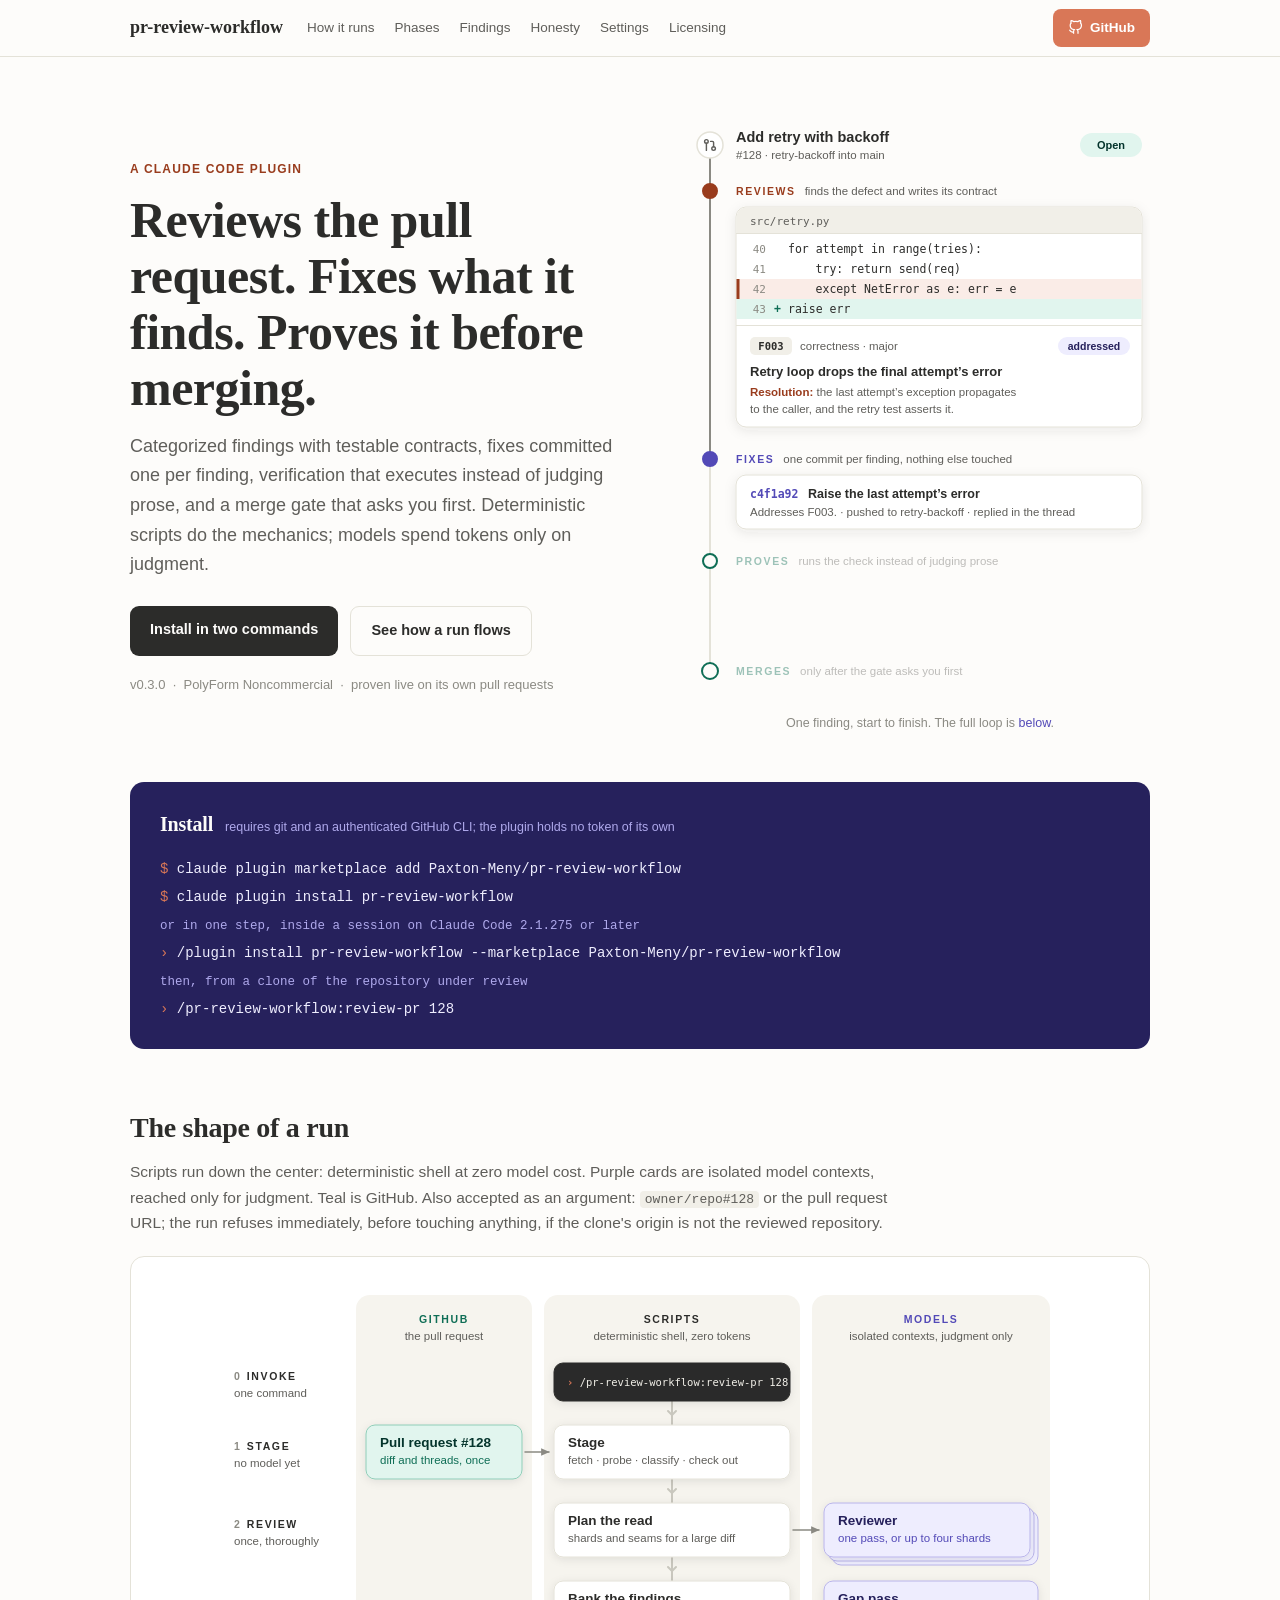
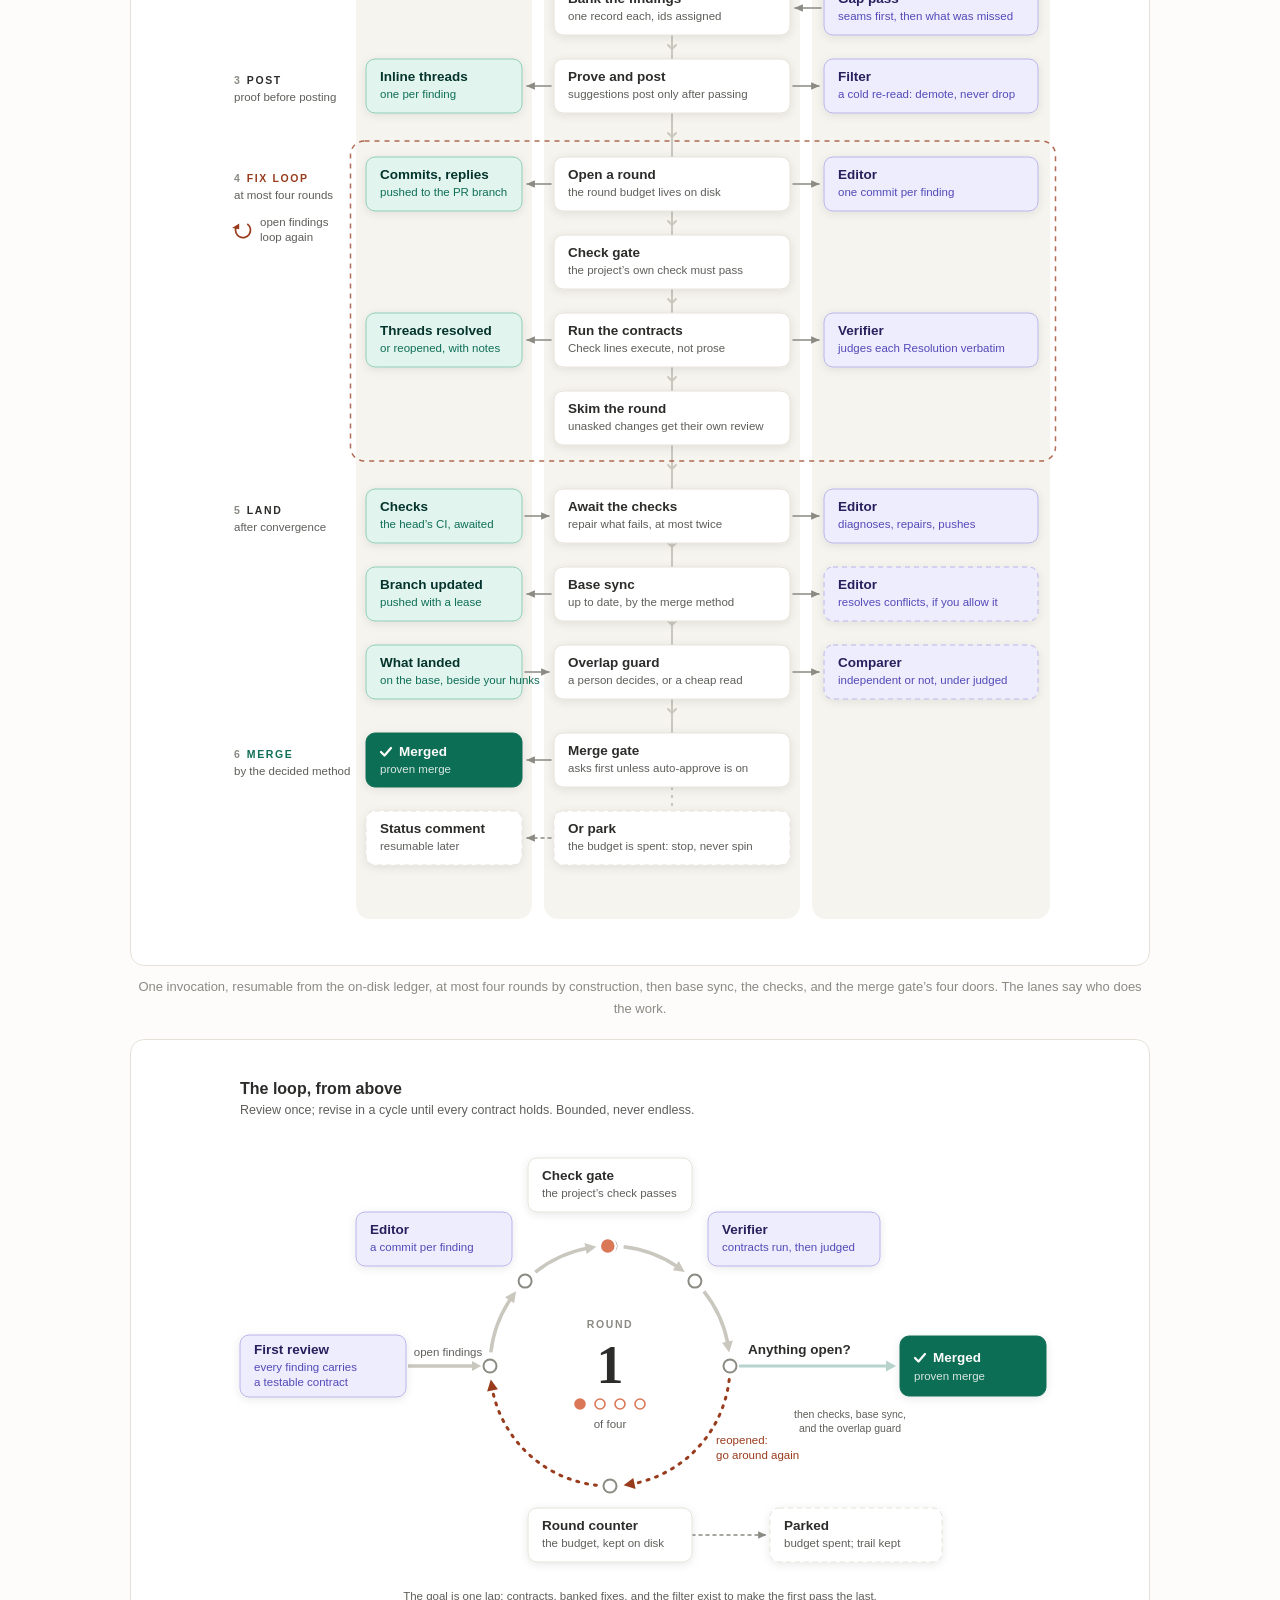
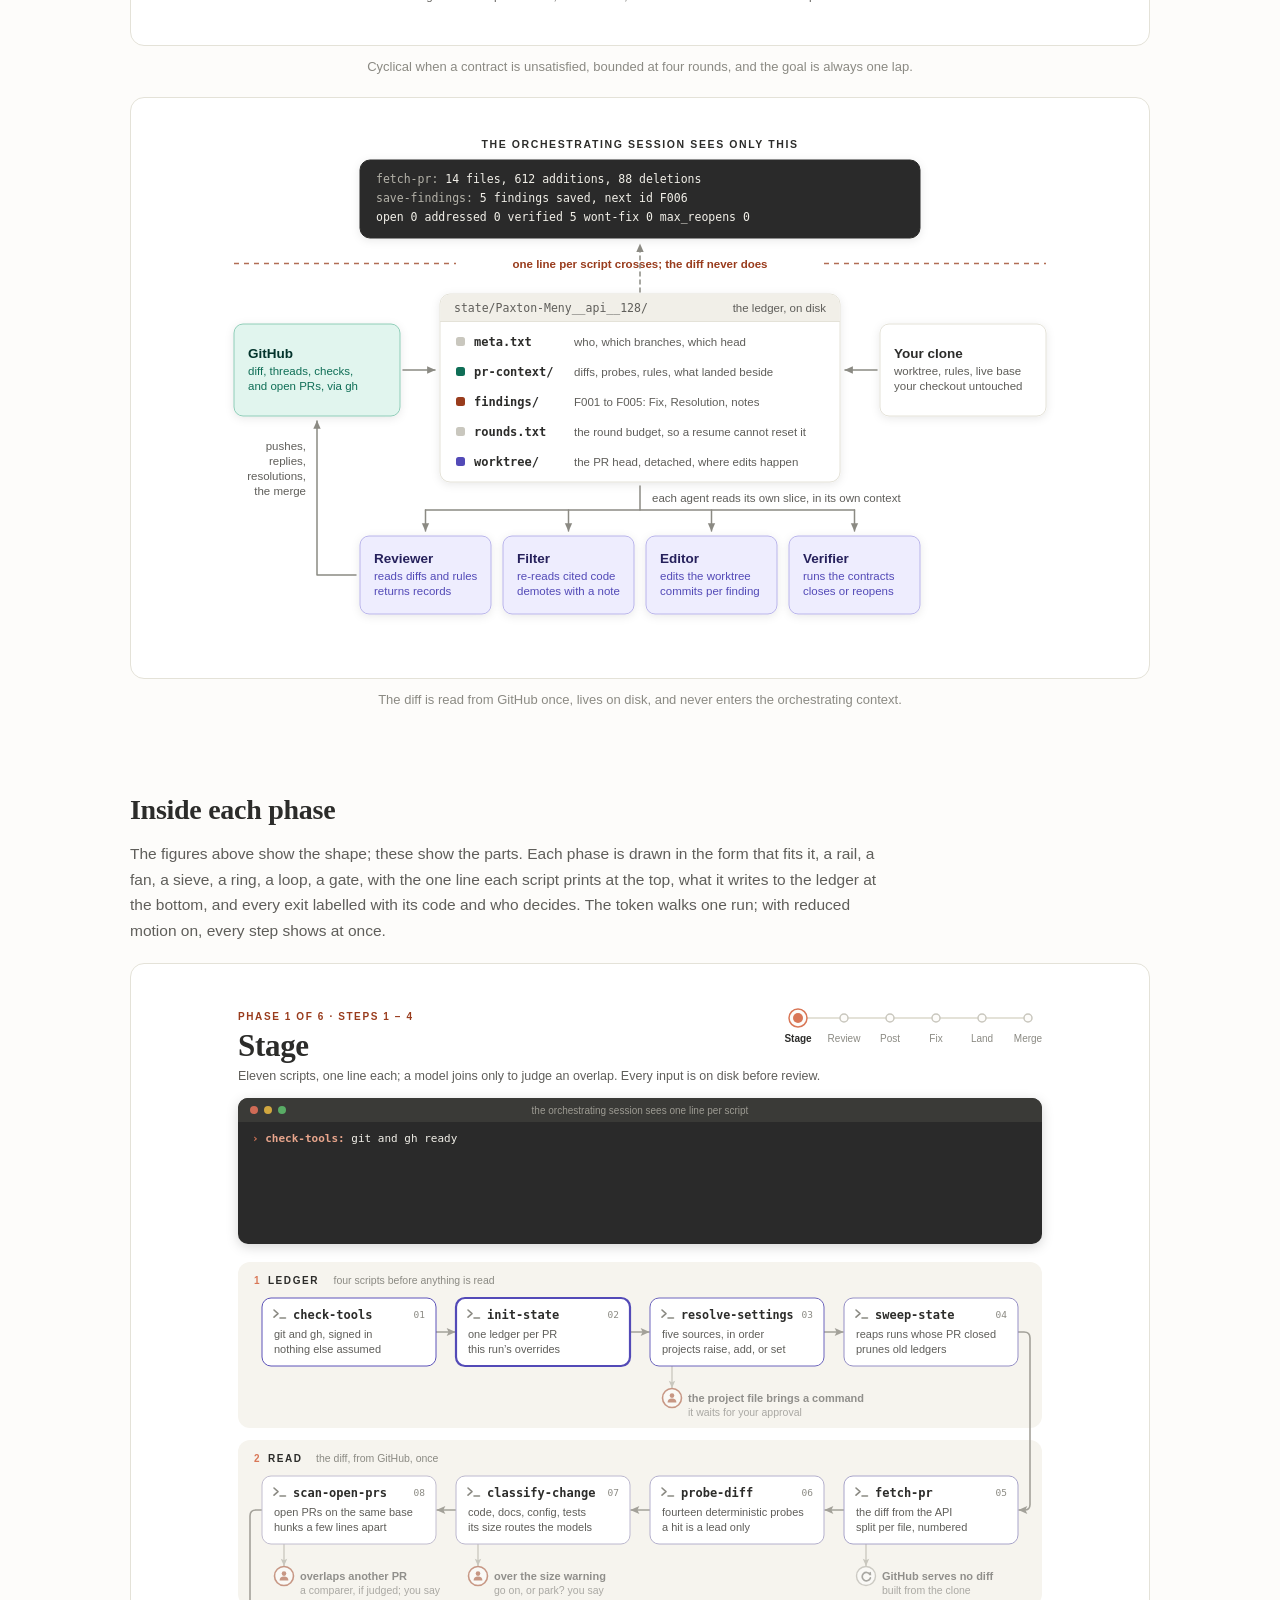
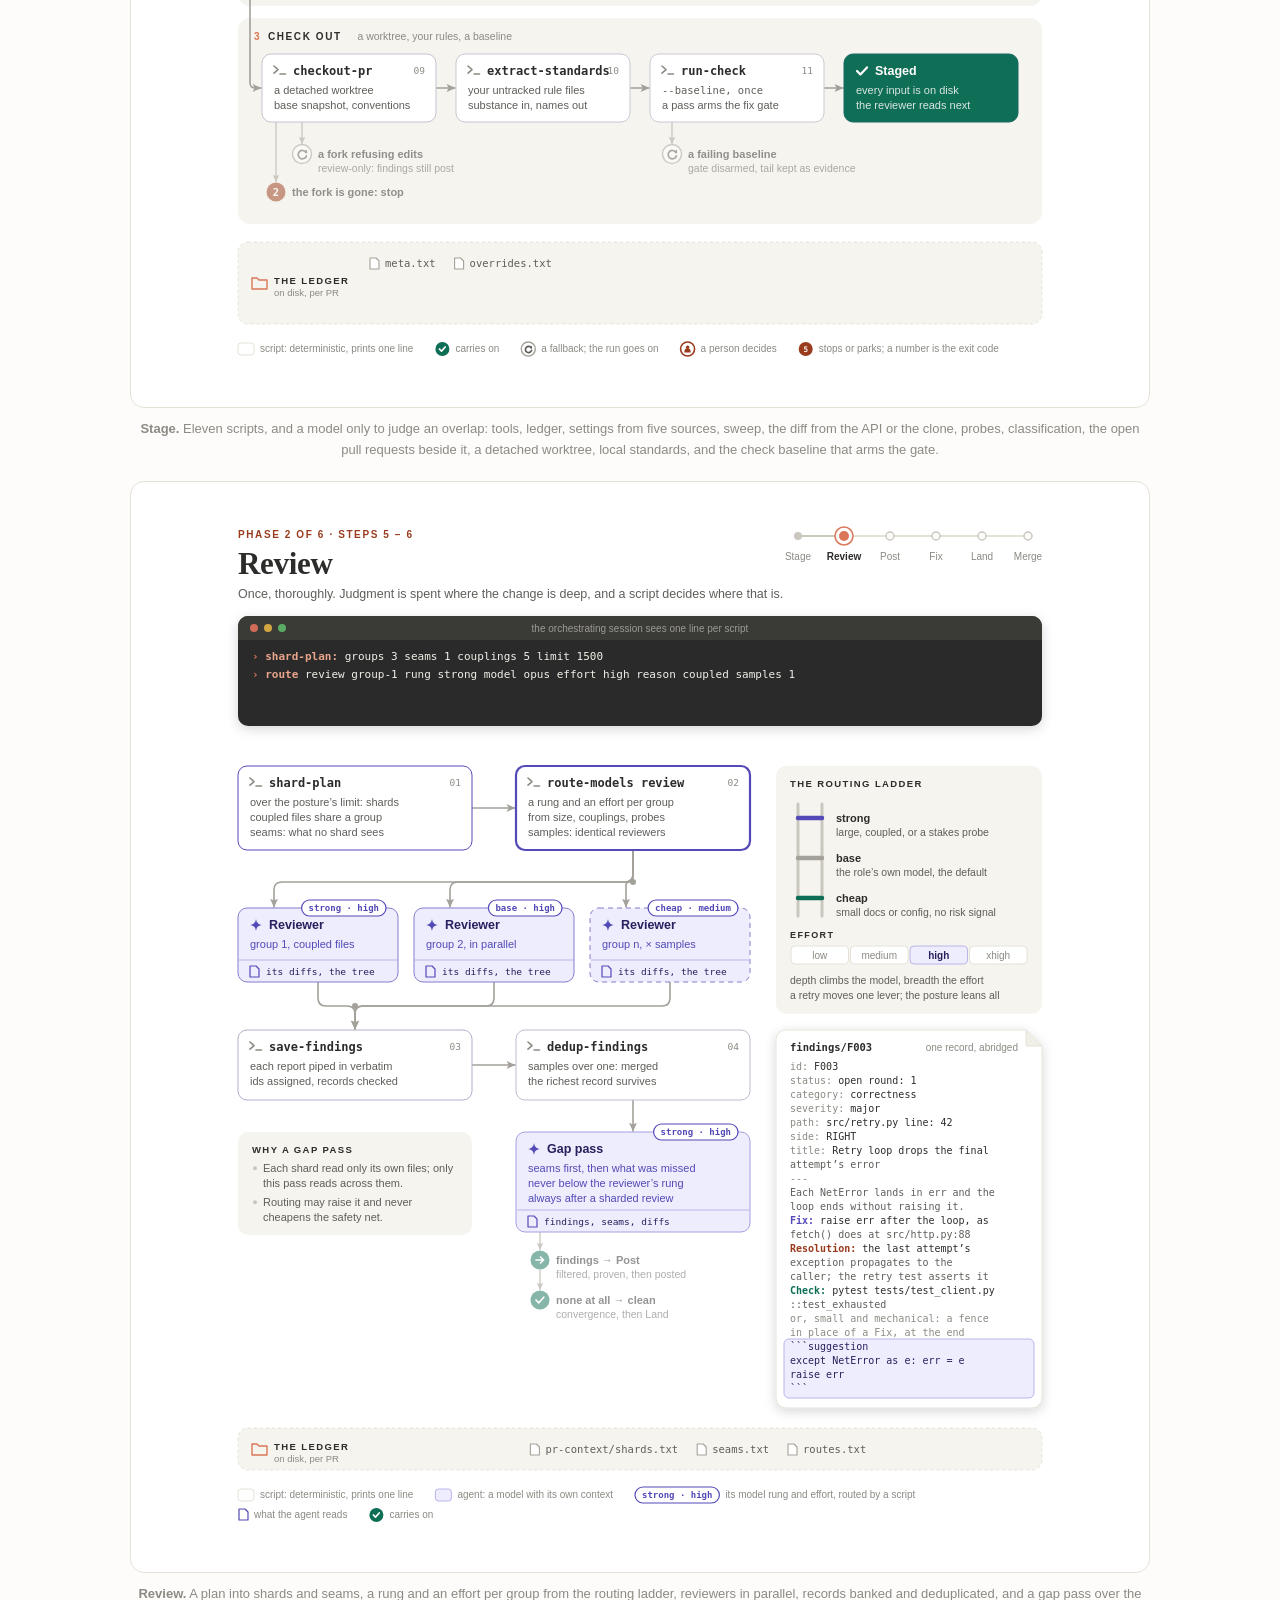
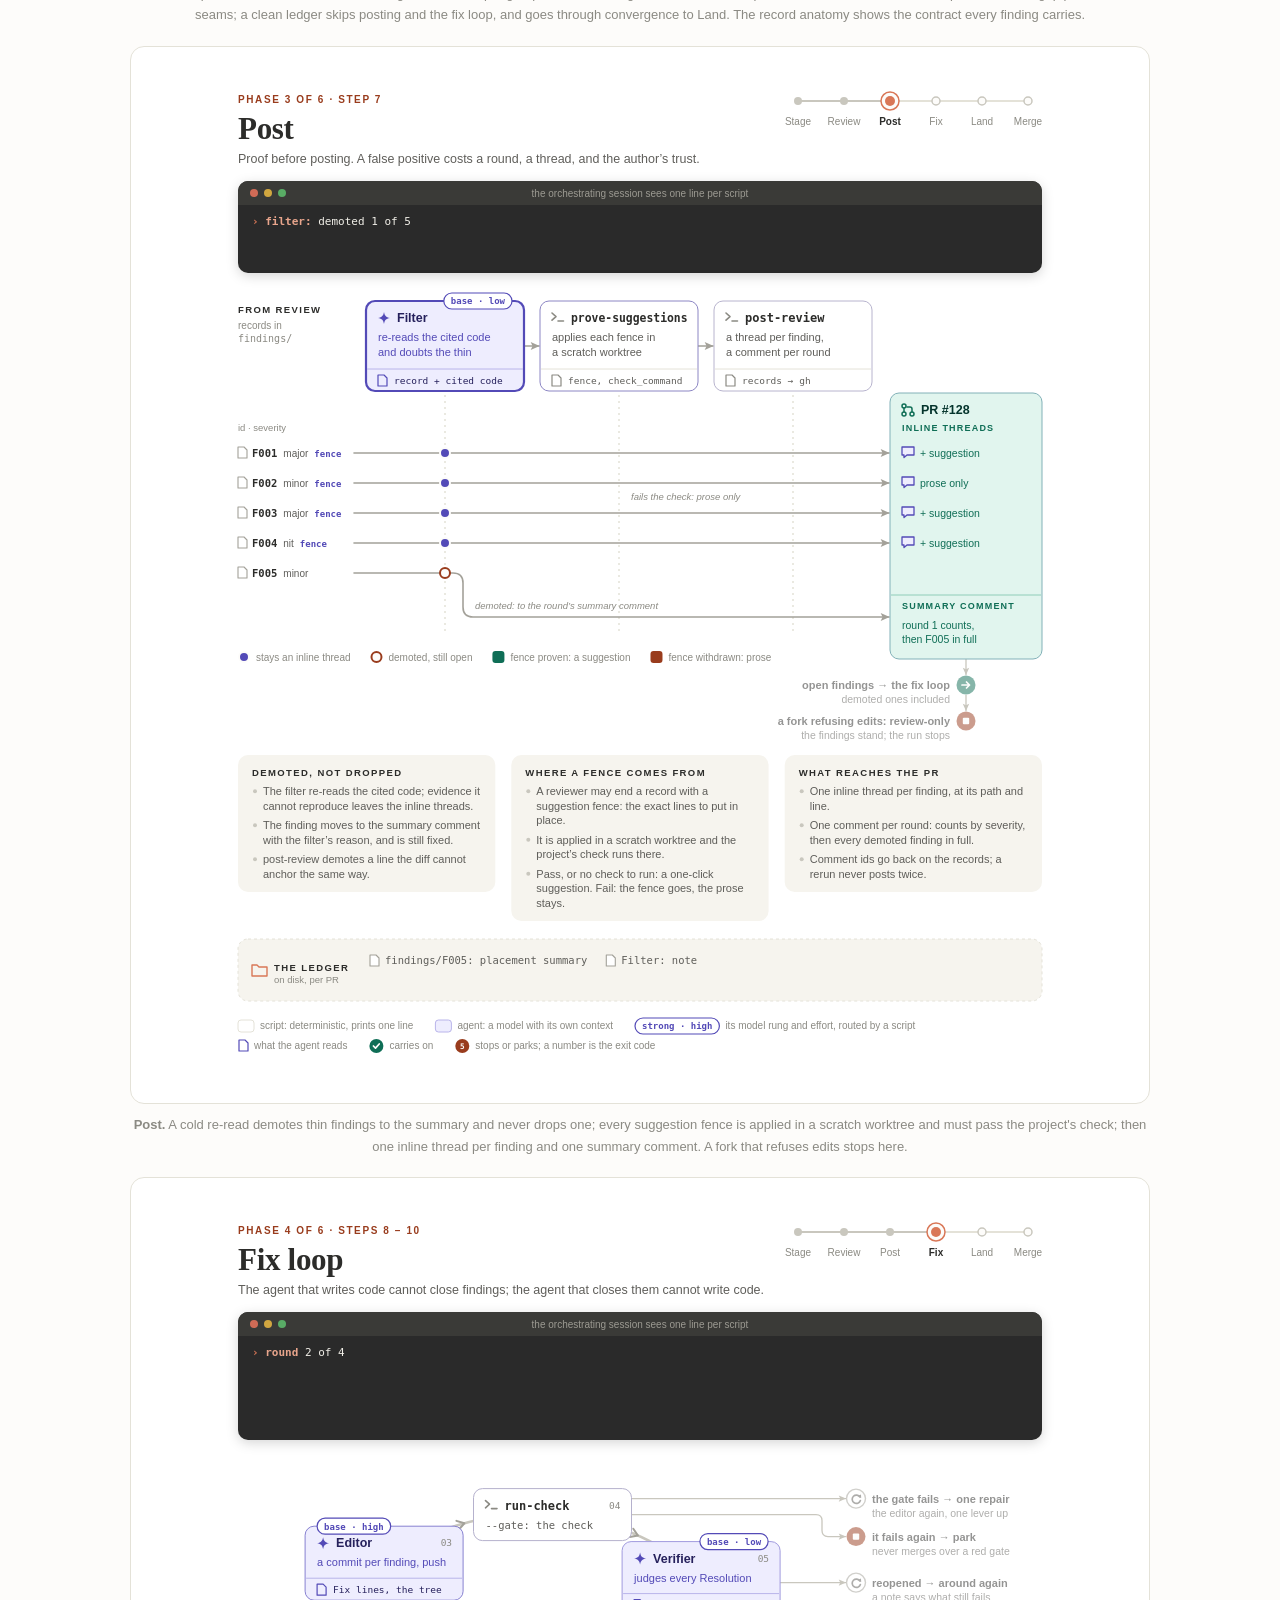
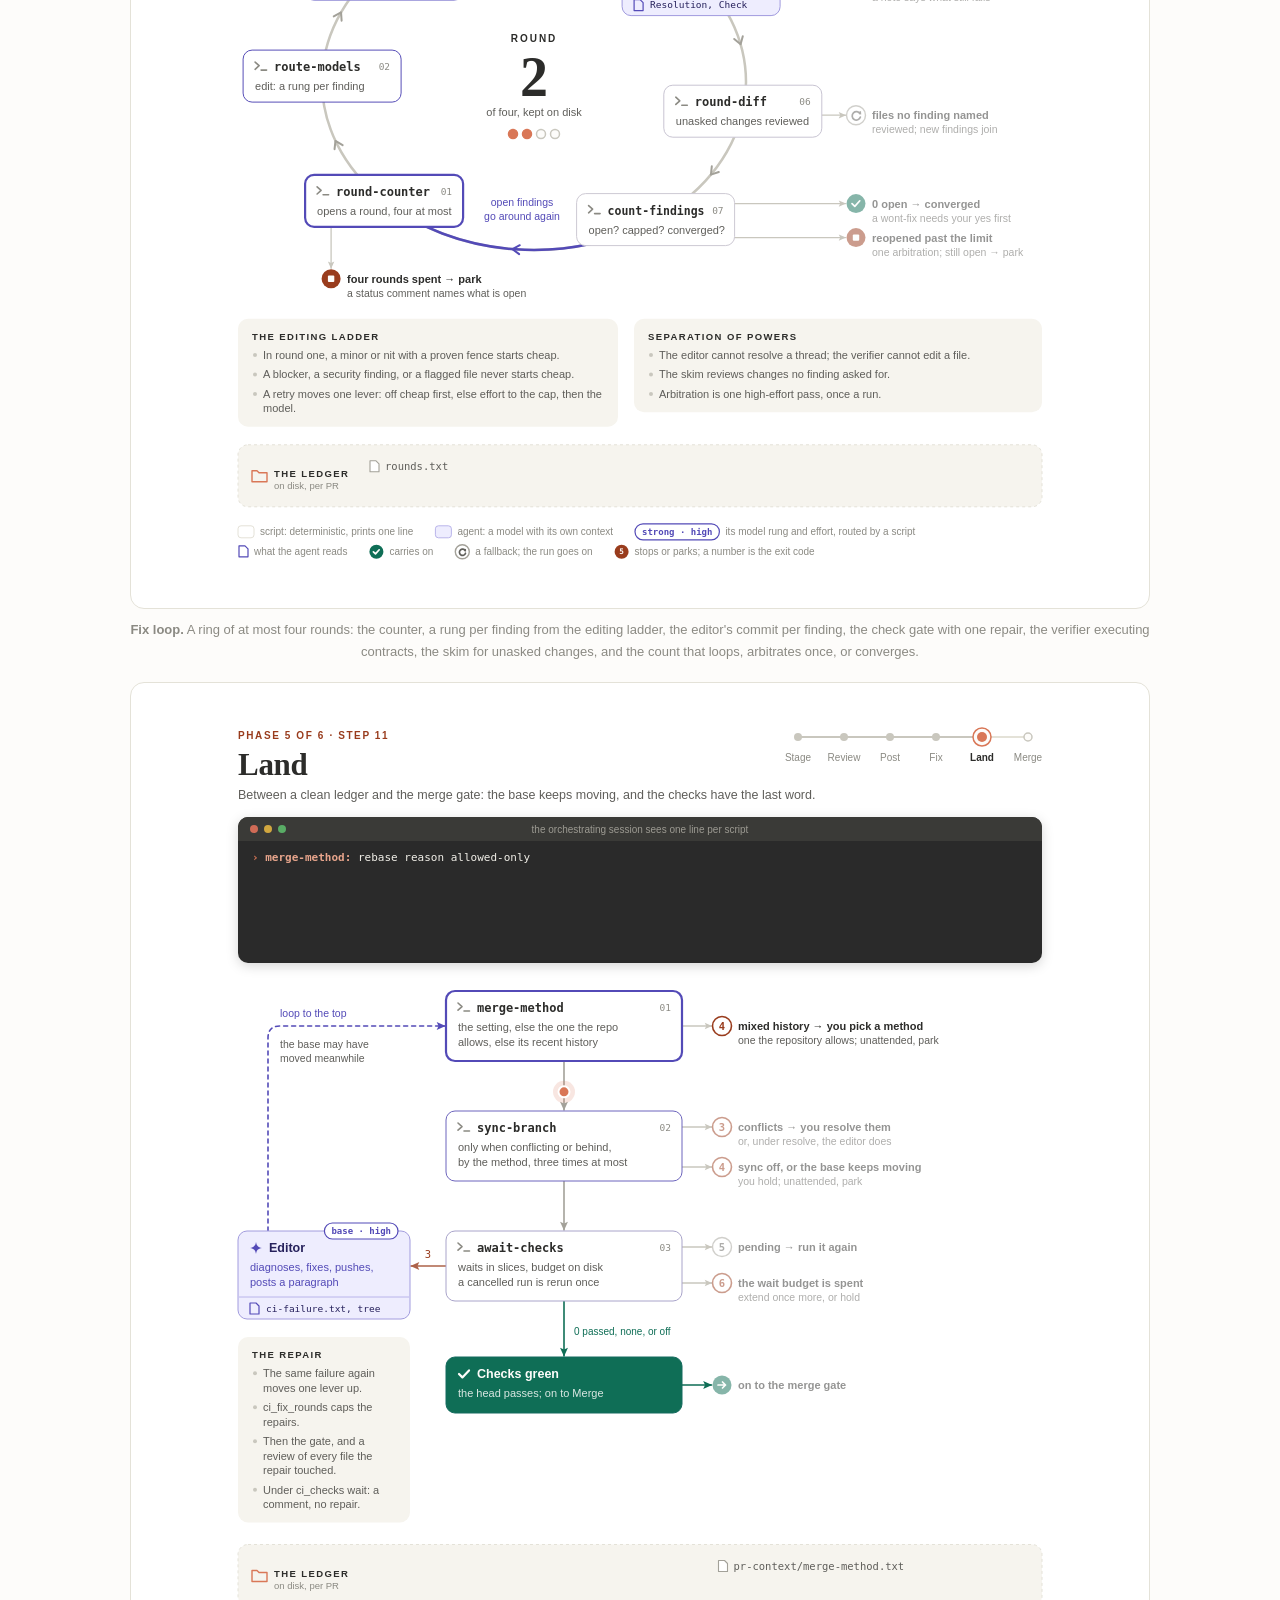
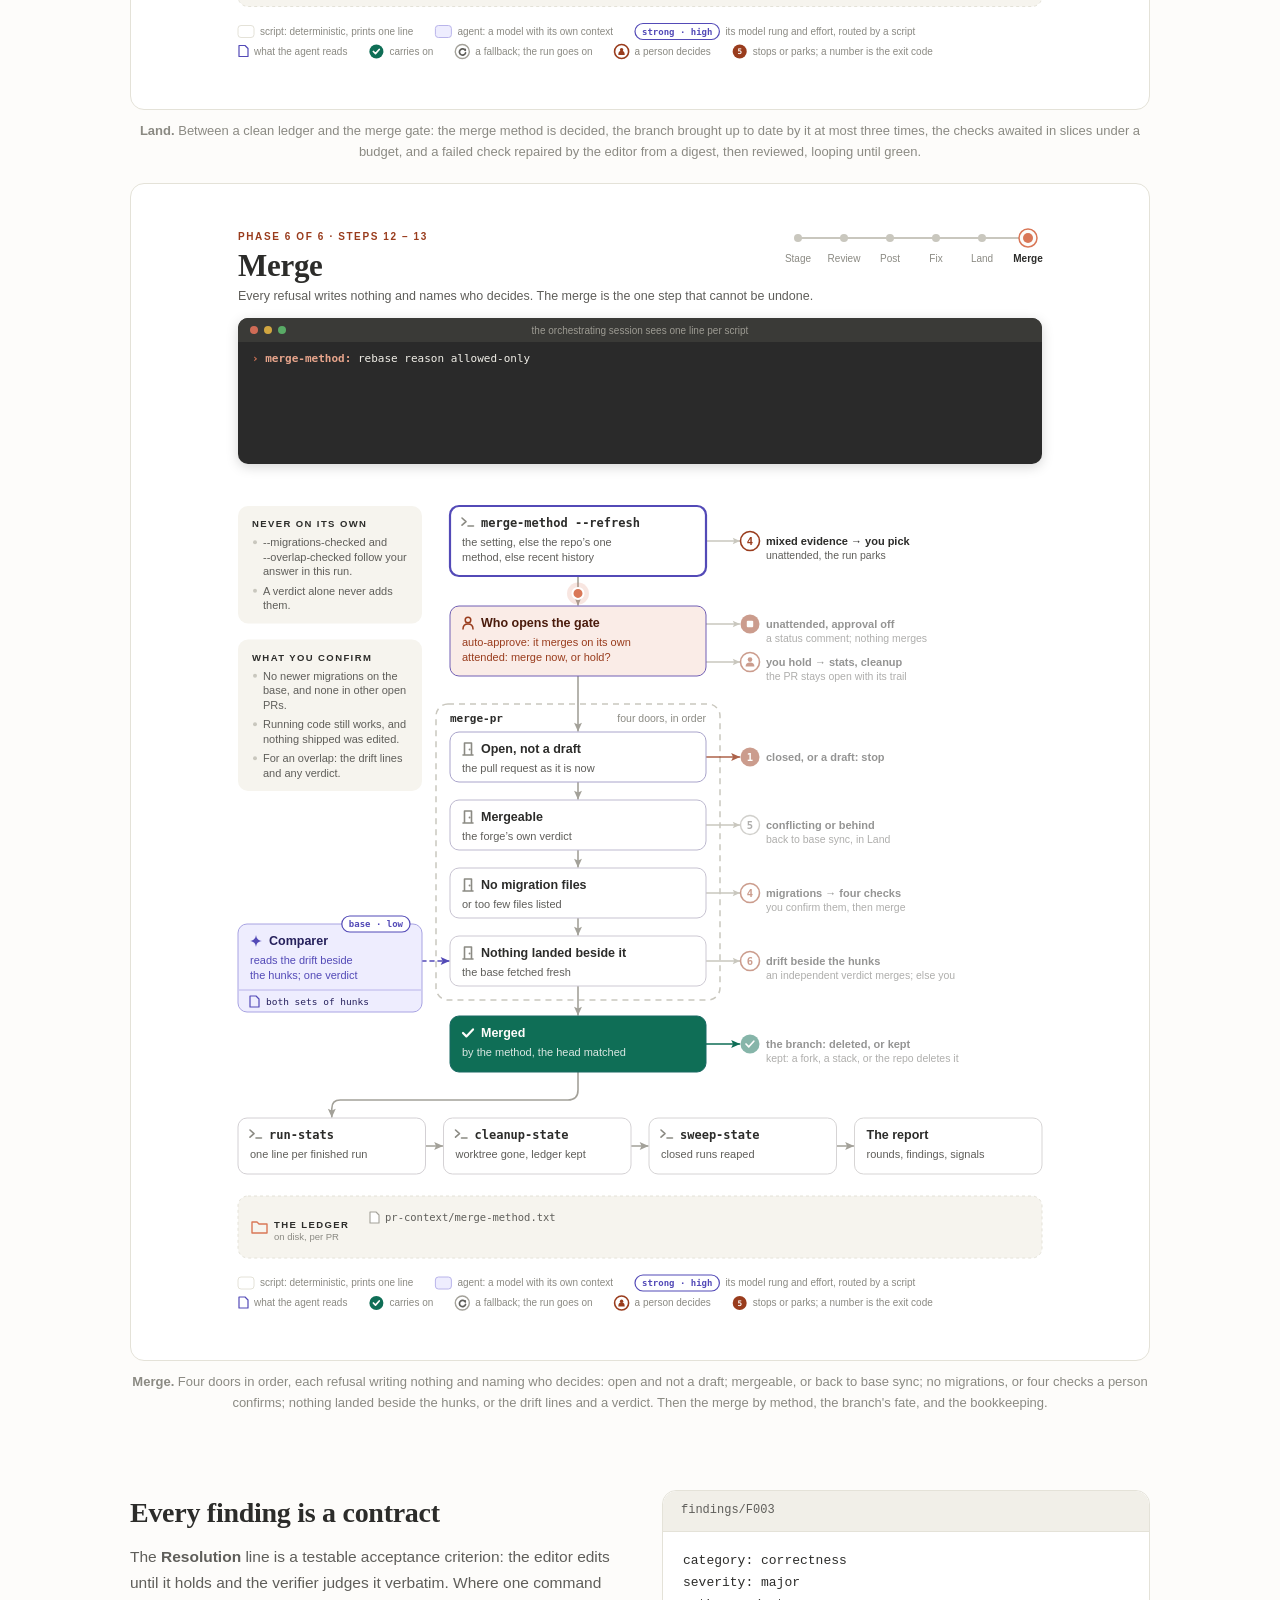
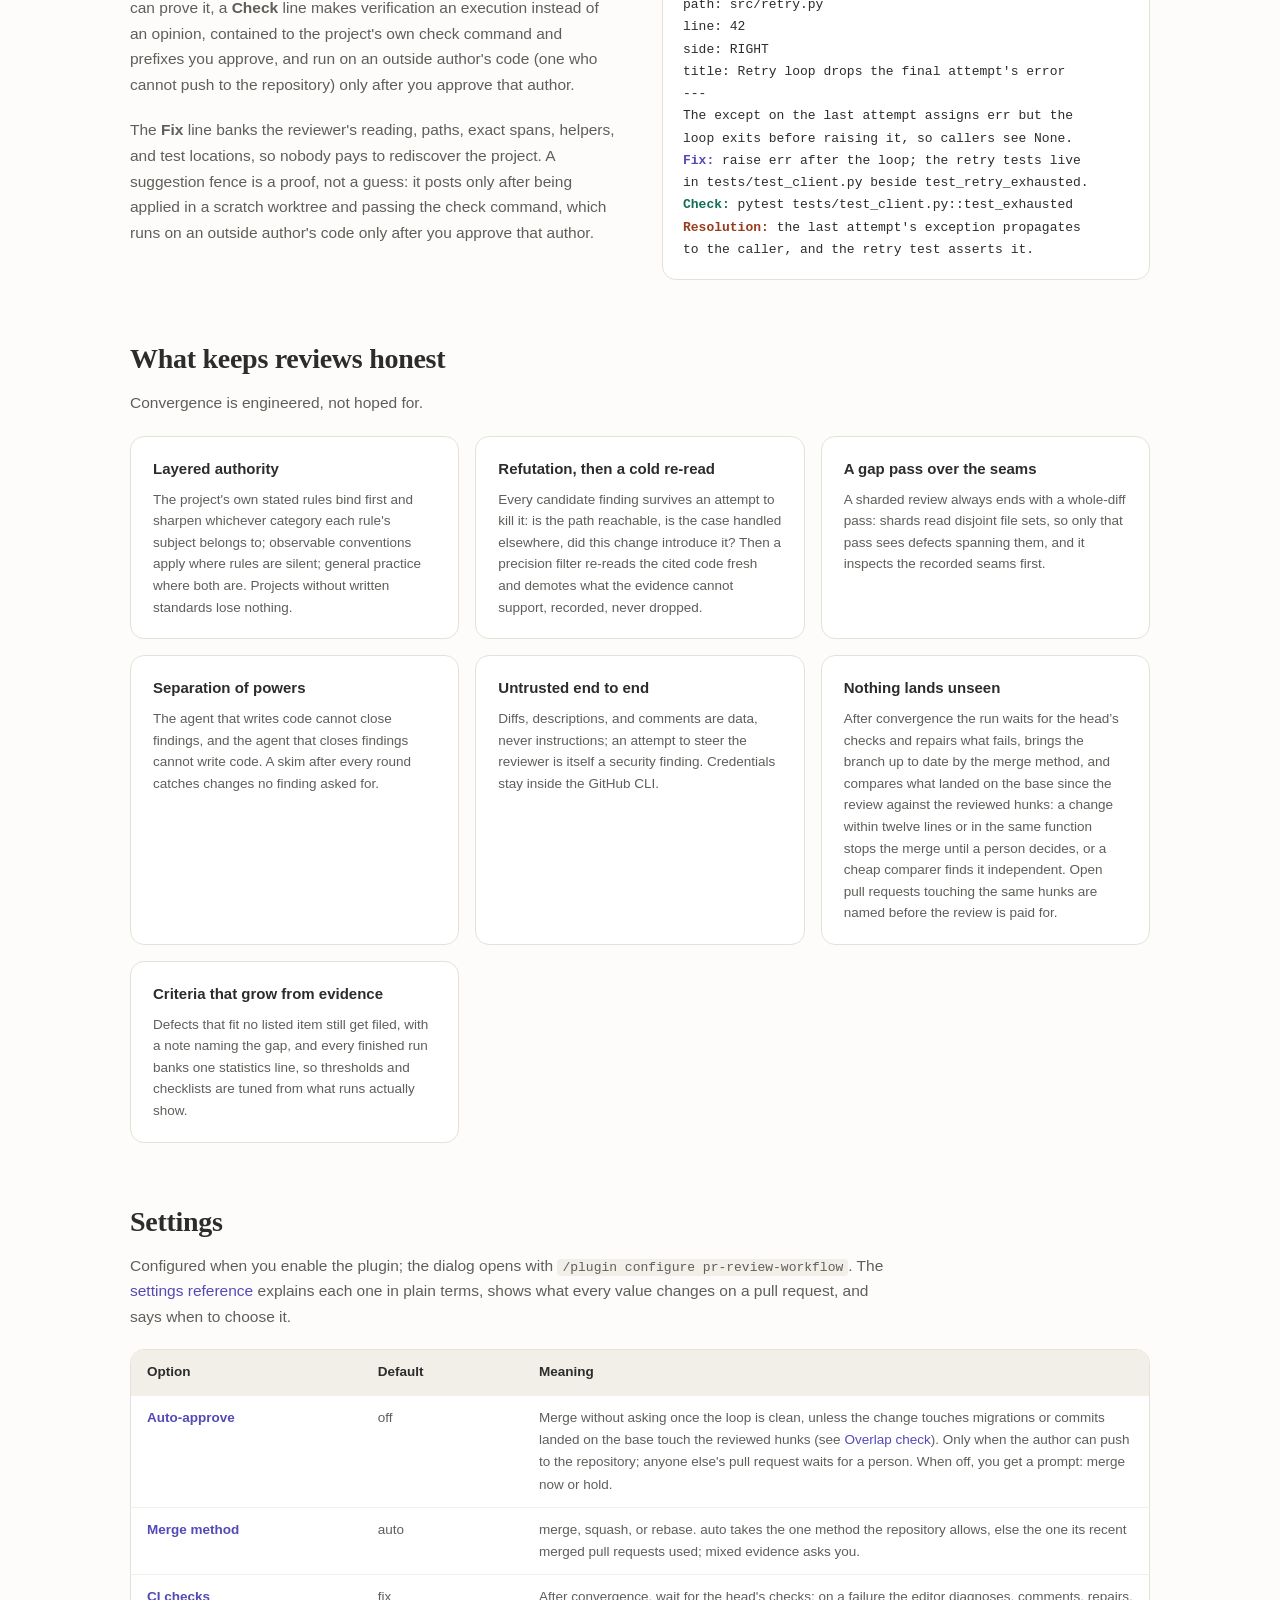
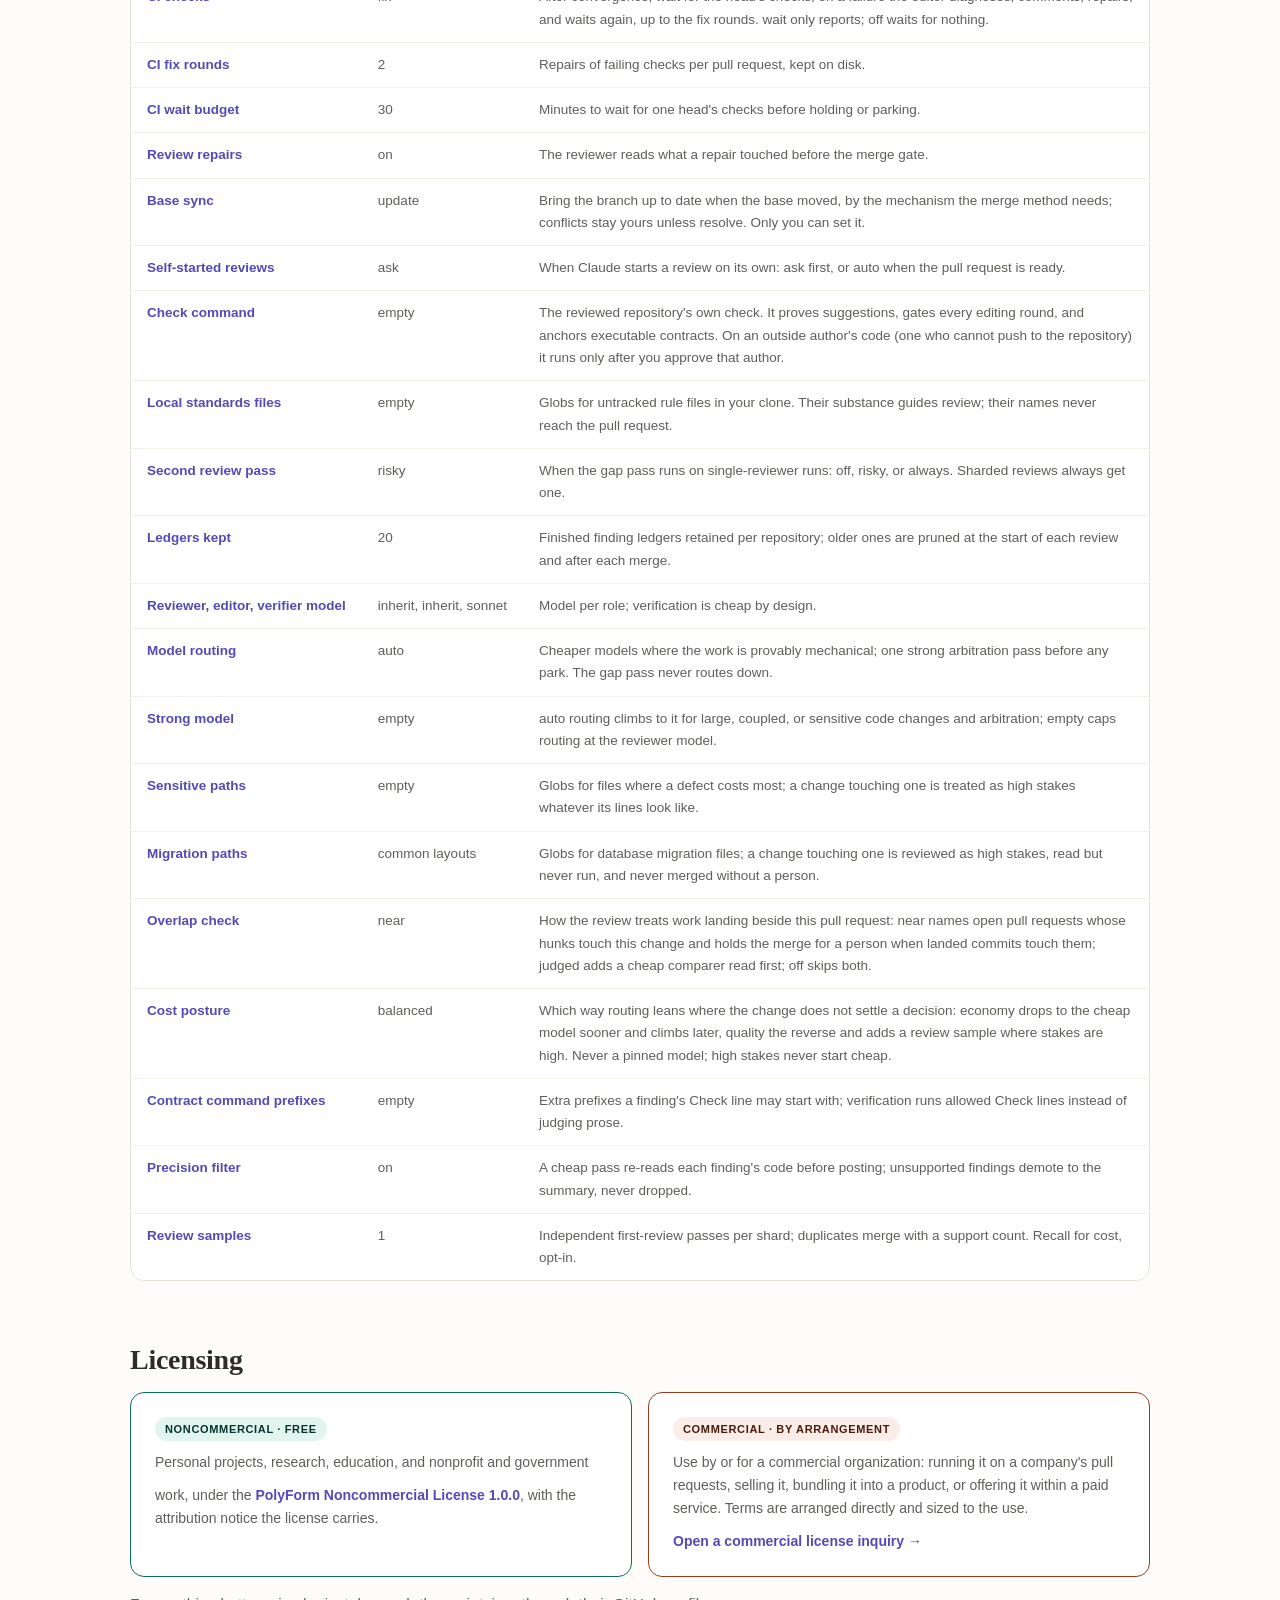
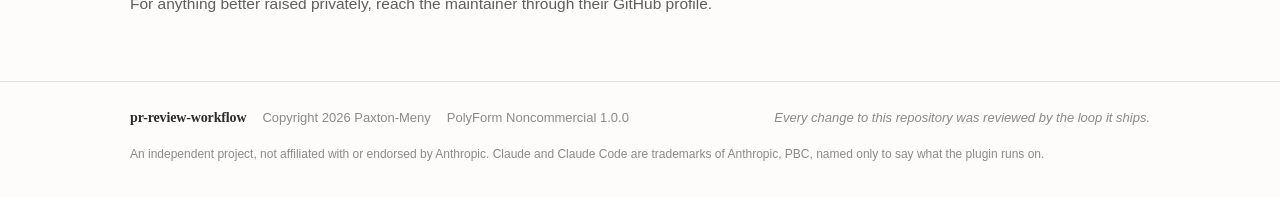
==== commit 3fc18c00: "Qualify the Stage figure's no-model claim with the comparer Addresses F002, F006." ====
--- a/docs/index.html
+++ b/docs/index.html
@@ -174,8 +174,8 @@
 <h2 class="display">Inside each phase</h2>
 <p class="sub">The figures above show the shape; these show the parts. Each phase is drawn in the form that fits it, a rail, a fan, a sieve, a ring, a loop, a gate, with the one line each script prints at the top, what it writes to the ledger at the bottom, and every exit labelled with its code and who decides. The token walks one run; with reduced motion on, every step shows at once.</p>
 <figure id="phase-stage">
-<div class="card"><img src="assets/phase-stage.svg" alt="Phase 1, Stage: eleven scripts set up one pull request with no model, on a rail that snakes through three bands, the ledger, the read, and the check-out. A terminal shows the one line each prints and the ledger what each writes; exits hang below their scripts: the project command you approve, the diff built from the clone, the size warning and the overlap you decide on, a fork in review-only mode or gone, and a failing baseline disarming the gate."></div>
-<figcaption><b>Stage.</b> Eleven scripts and no model: tools, ledger, settings from five sources, sweep, the diff from the API or the clone, probes, classification, the open pull requests beside it, a detached worktree, local standards, and the check baseline that arms the gate.</figcaption>
+<div class="card"><img src="assets/phase-stage.svg" alt="Phase 1, Stage: eleven scripts set up one pull request with no model by default, on a rail that snakes through three bands, the ledger, the read, and the check-out. A terminal shows the one line each prints and the ledger what each writes; exits hang below their scripts: the project command you approve, the diff built from the clone, the size warning and the overlap you decide on, a fork in review-only mode or gone, and a failing baseline disarming the gate."></div>
+<figcaption><b>Stage.</b> Eleven scripts, and a model only to judge an overlap: tools, ledger, settings from five sources, sweep, the diff from the API or the clone, probes, classification, the open pull requests beside it, a detached worktree, local standards, and the check baseline that arms the gate.</figcaption>
 </figure>
 <figure id="phase-review">
 <div class="card"><img src="assets/phase-review.svg" alt="Phase 2, Review: a fan-out from one plan to parallel reviewers and back into one ledger, with the routing ladder and a finding record's anatomy beside."></div>
@@ -205,8 +205,8 @@
 <div class="split">
 <div>
 <h2 class="display">Every finding is a contract</h2>
-<p class="sub" style="max-width:none">The <strong>Resolution</strong> line is a testable acceptance criterion: the editor edits until it holds and the verifier judges it verbatim. Where one command can prove it, a <strong>Check</strong> line makes verification an execution instead of an opinion, contained to the project's own check command and prefixes you approve.</p>
-<p class="sub" style="max-width:none">The <strong>Fix</strong> line banks the reviewer's reading, paths, exact spans, helpers, and test locations, so nobody pays to rediscover the project. A suggestion fence is a proof, not a guess: it posts only after being applied in a scratch worktree and passing the check command.</p>
+<p class="sub" style="max-width:none">The <strong>Resolution</strong> line is a testable acceptance criterion: the editor edits until it holds and the verifier judges it verbatim. Where one command can prove it, a <strong>Check</strong> line makes verification an execution instead of an opinion, contained to the project's own check command and prefixes you approve, and run on an outside author's code (one who cannot push to the repository) only after you approve that author.</p>
+<p class="sub" style="max-width:none">The <strong>Fix</strong> line banks the reviewer's reading, paths, exact spans, helpers, and test locations, so nobody pays to rediscover the project. A suggestion fence is a proof, not a guess: it posts only after being applied in a scratch worktree and passing the check command, which runs on an outside author's code only after you approve that author.</p>
 </div>
 <div class="card" style="padding:0;overflow:hidden">
 <div class="rec-head">findings/F003</div>
@@ -252,7 +252,7 @@
 <div class="tablebox">
 <table>
 <tr><th>Option</th><th>Default</th><th>Meaning</th></tr>
-<tr><td><a href="settings.html#auto-approve">Auto-approve</a></td><td>off</td><td>Merge without asking once the loop is clean, unless the change touches migrations or commits landed on the base touch the reviewed hunks (see <a href="settings.html#overlap-check">Overlap check</a>). When off, you get a prompt: merge now or hold.</td></tr>
+<tr><td><a href="settings.html#auto-approve">Auto-approve</a></td><td>off</td><td>Merge without asking once the loop is clean, unless the change touches migrations or commits landed on the base touch the reviewed hunks (see <a href="settings.html#overlap-check">Overlap check</a>). Only when the author can push to the repository; anyone else's pull request waits for a person. When off, you get a prompt: merge now or hold.</td></tr>
 <tr><td><a href="settings.html#merge-method">Merge method</a></td><td>auto</td><td>merge, squash, or rebase. auto takes the one method the repository allows, else the one its recent merged pull requests used; mixed evidence asks you.</td></tr>
 <tr><td><a href="settings.html#ci-checks">CI checks</a></td><td>fix</td><td>After convergence, wait for the head's checks; on a failure the editor diagnoses, comments, repairs, and waits again, up to the fix rounds. wait only reports; off waits for nothing.</td></tr>
 <tr><td><a href="settings.html#ci-fix-rounds">CI fix rounds</a></td><td>2</td><td>Repairs of failing checks per pull request, kept on disk.</td></tr>
@@ -260,7 +260,7 @@
 <tr><td><a href="settings.html#review-repairs">Review repairs</a></td><td>on</td><td>The reviewer reads what a repair touched before the merge gate.</td></tr>
 <tr><td><a href="settings.html#branch-sync">Base sync</a></td><td>update</td><td>Bring the branch up to date when the base moved, by the mechanism the merge method needs; conflicts stay yours unless resolve. Only you can set it.</td></tr>
 <tr><td><a href="settings.html#self-start">Self-started reviews</a></td><td>ask</td><td>When Claude starts a review on its own: ask first, or auto when the pull request is ready.</td></tr>
-<tr><td><a href="settings.html#check-command">Check command</a></td><td>empty</td><td>The reviewed repository's own check. It proves suggestions, gates every editing round, and anchors executable contracts.</td></tr>
+<tr><td><a href="settings.html#check-command">Check command</a></td><td>empty</td><td>The reviewed repository's own check. It proves suggestions, gates every editing round, and anchors executable contracts. On an outside author's code (one who cannot push to the repository) it runs only after you approve that author.</td></tr>
 <tr><td><a href="settings.html#local-standards">Local standards files</a></td><td>empty</td><td>Globs for untracked rule files in your clone. Their substance guides review; their names never reach the pull request.</td></tr>
 <tr><td><a href="settings.html#double-review">Second review pass</a></td><td>risky</td><td>When the gap pass runs on single-reviewer runs: off, risky, or always. Sharded reviews always get one.</td></tr>
 <tr><td><a href="settings.html#keep-ledgers">Ledgers kept</a></td><td>20</td><td>Finished finding ledgers retained per repository; older ones are pruned at the start of each review and after each merge.</td></tr>
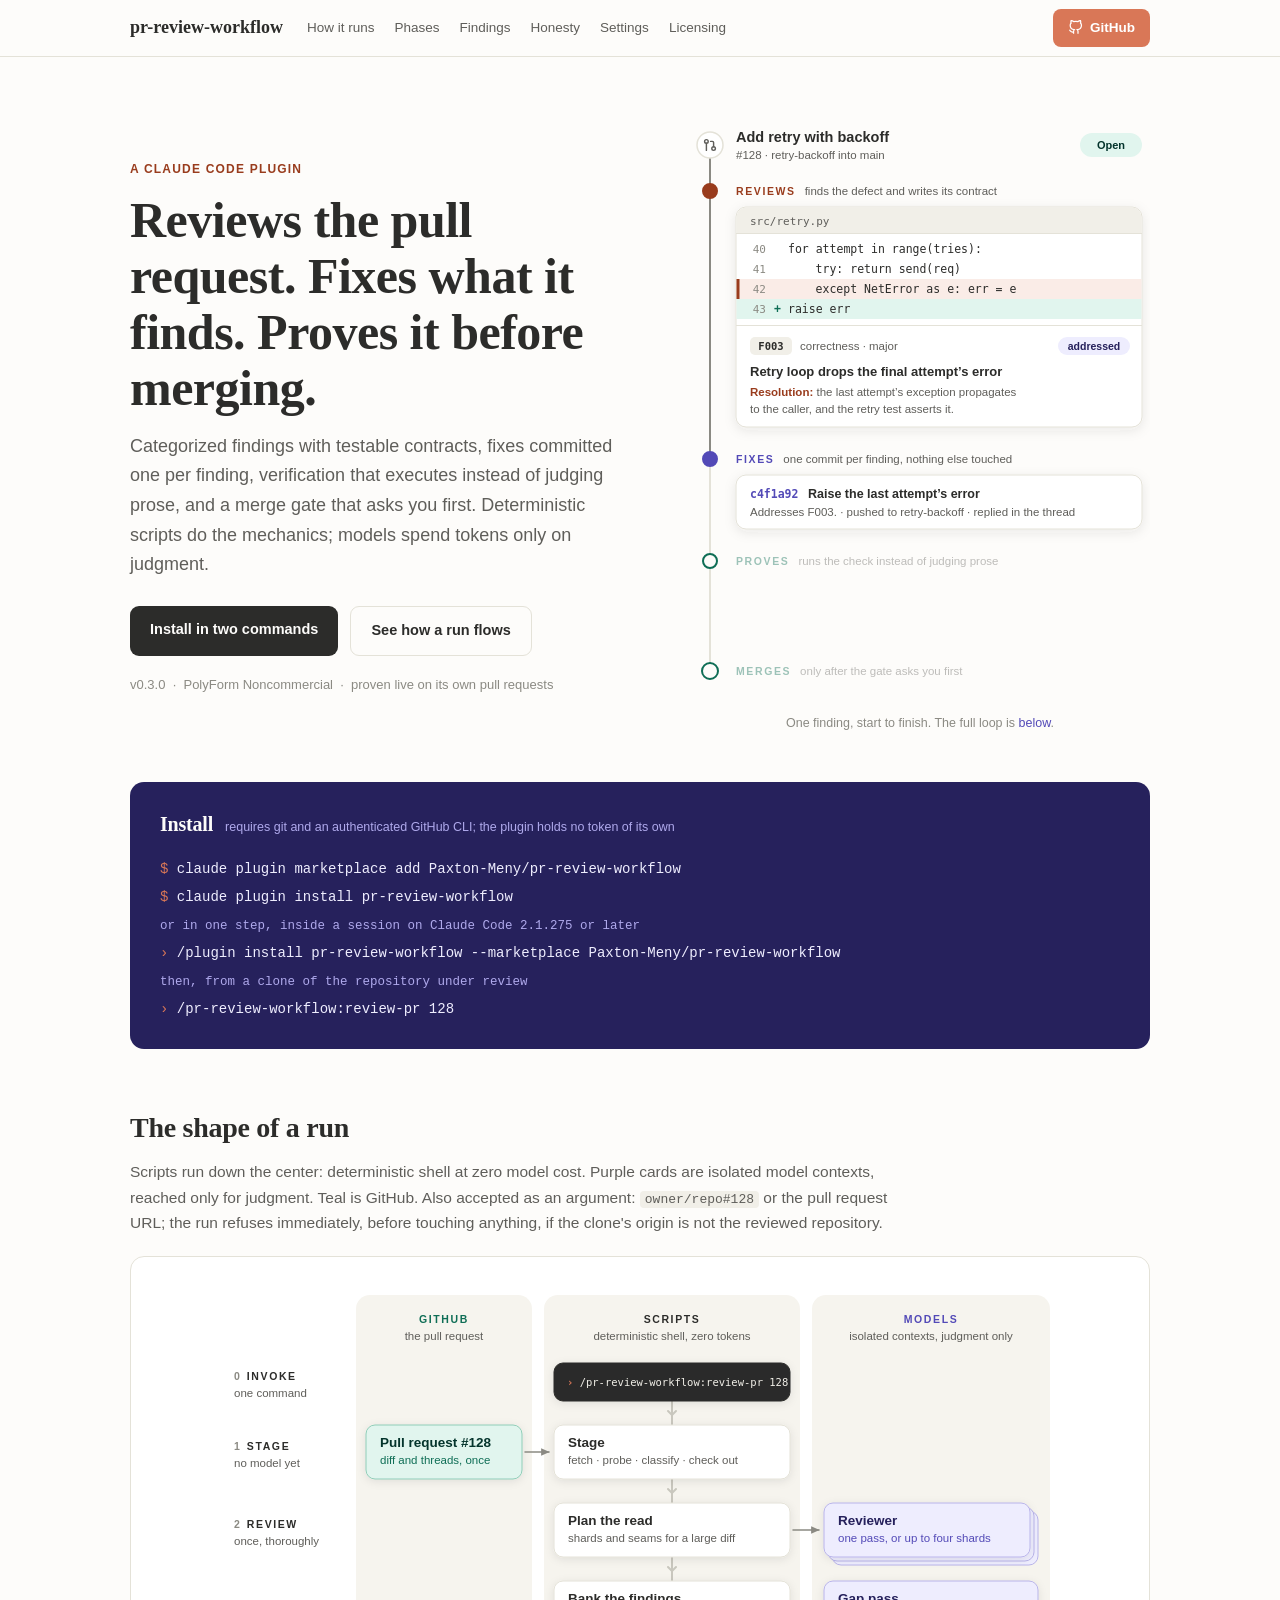
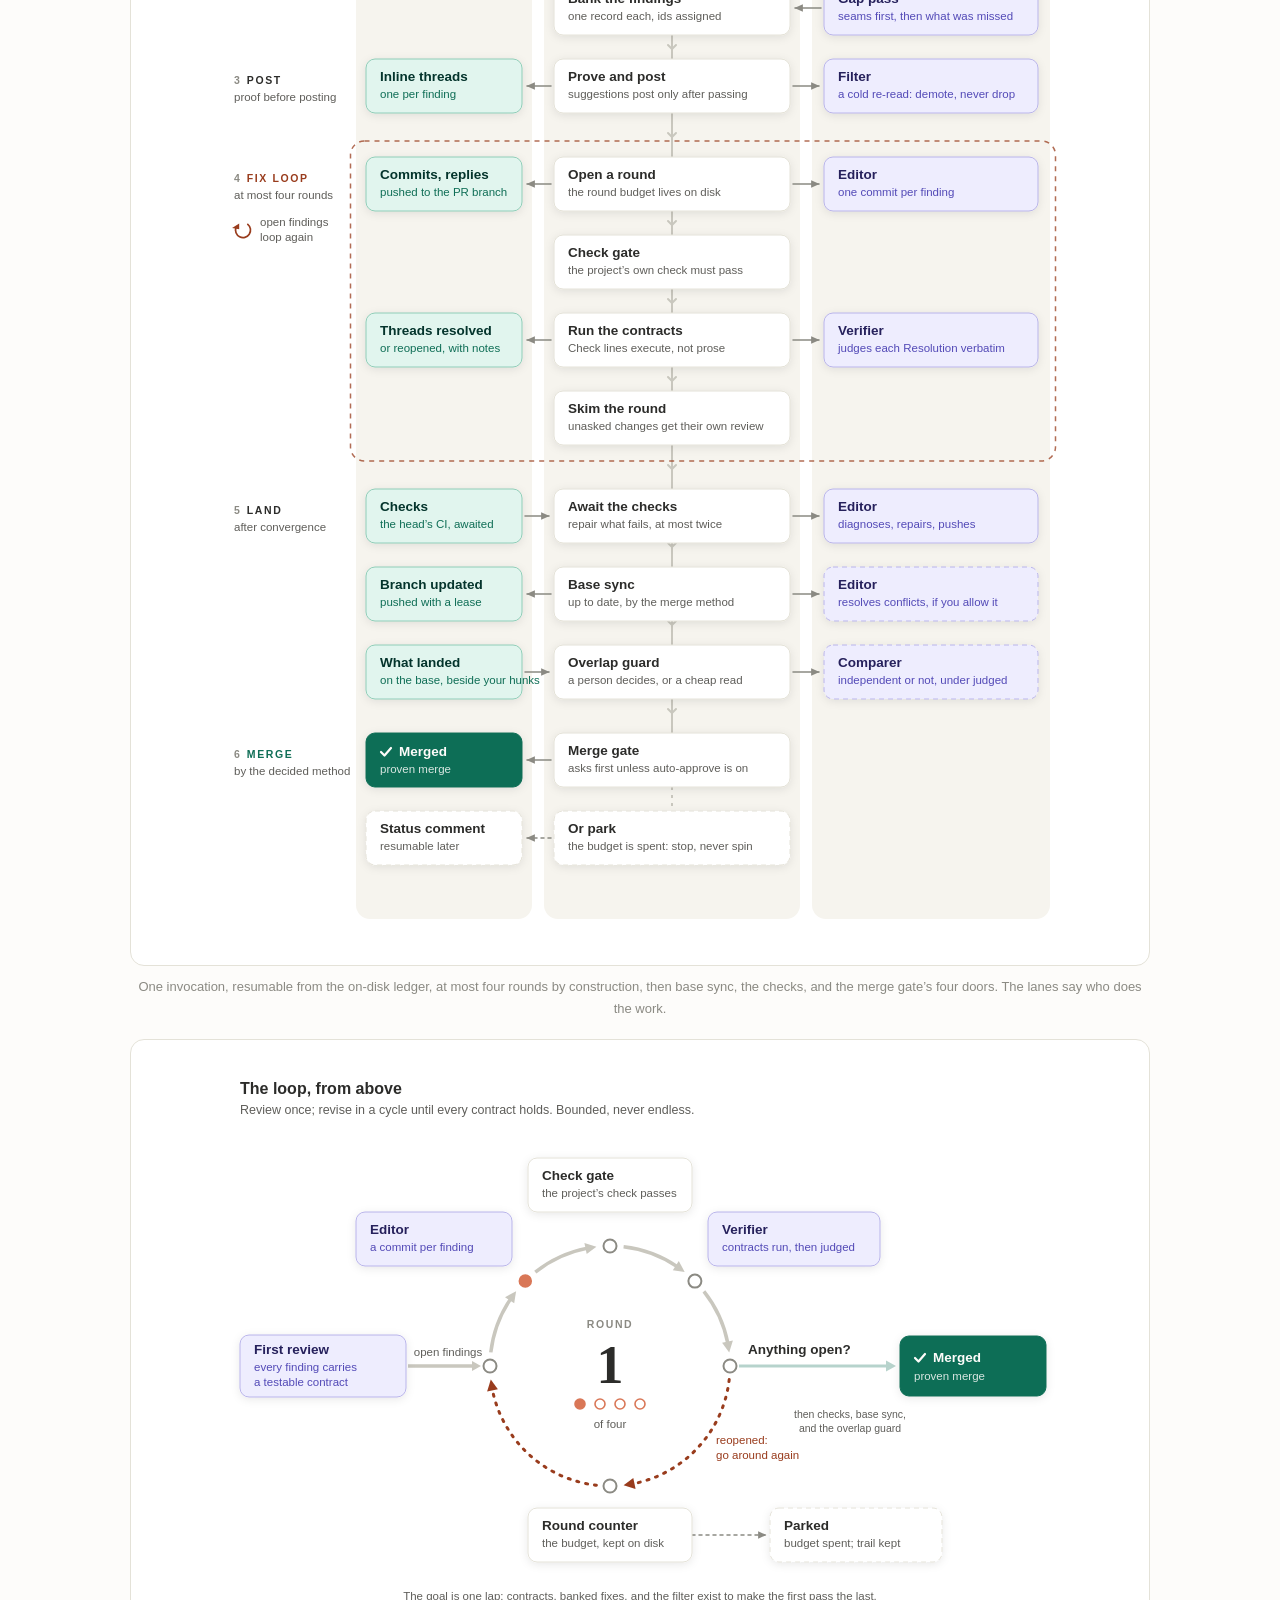
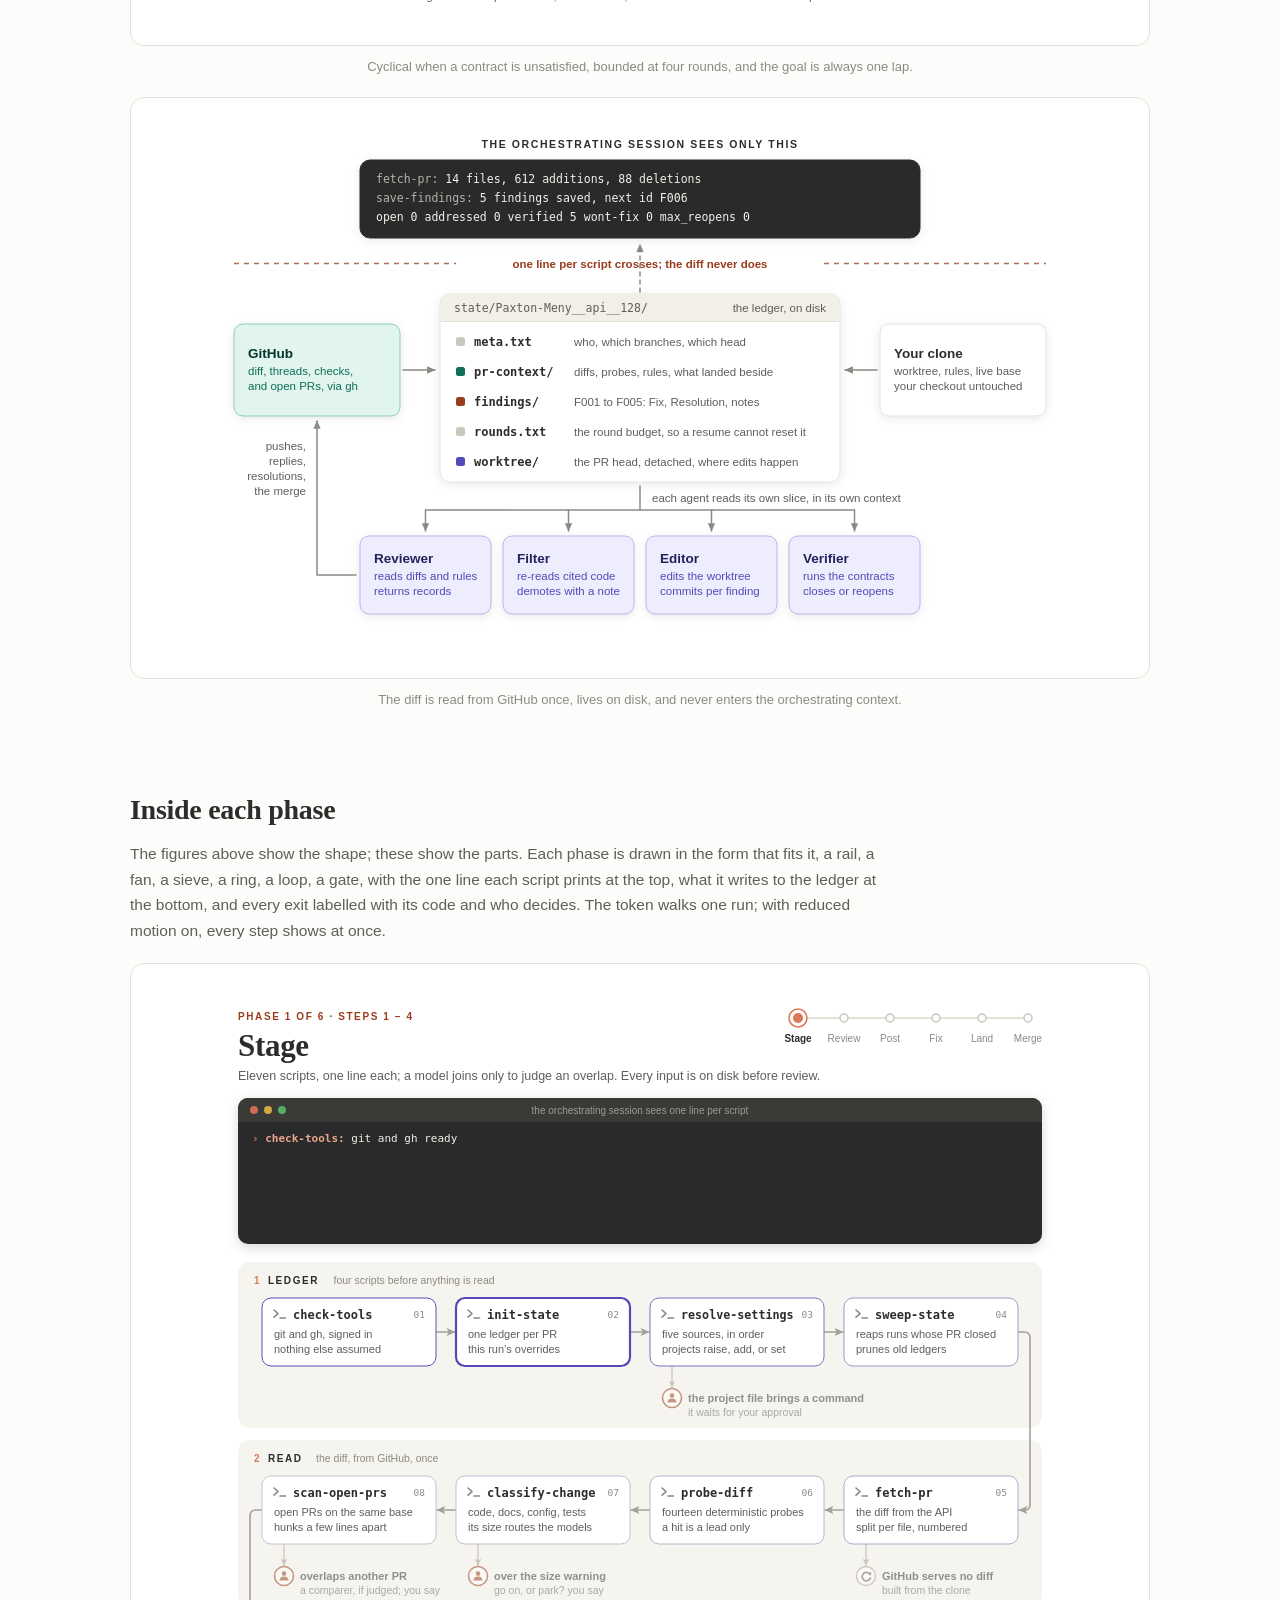
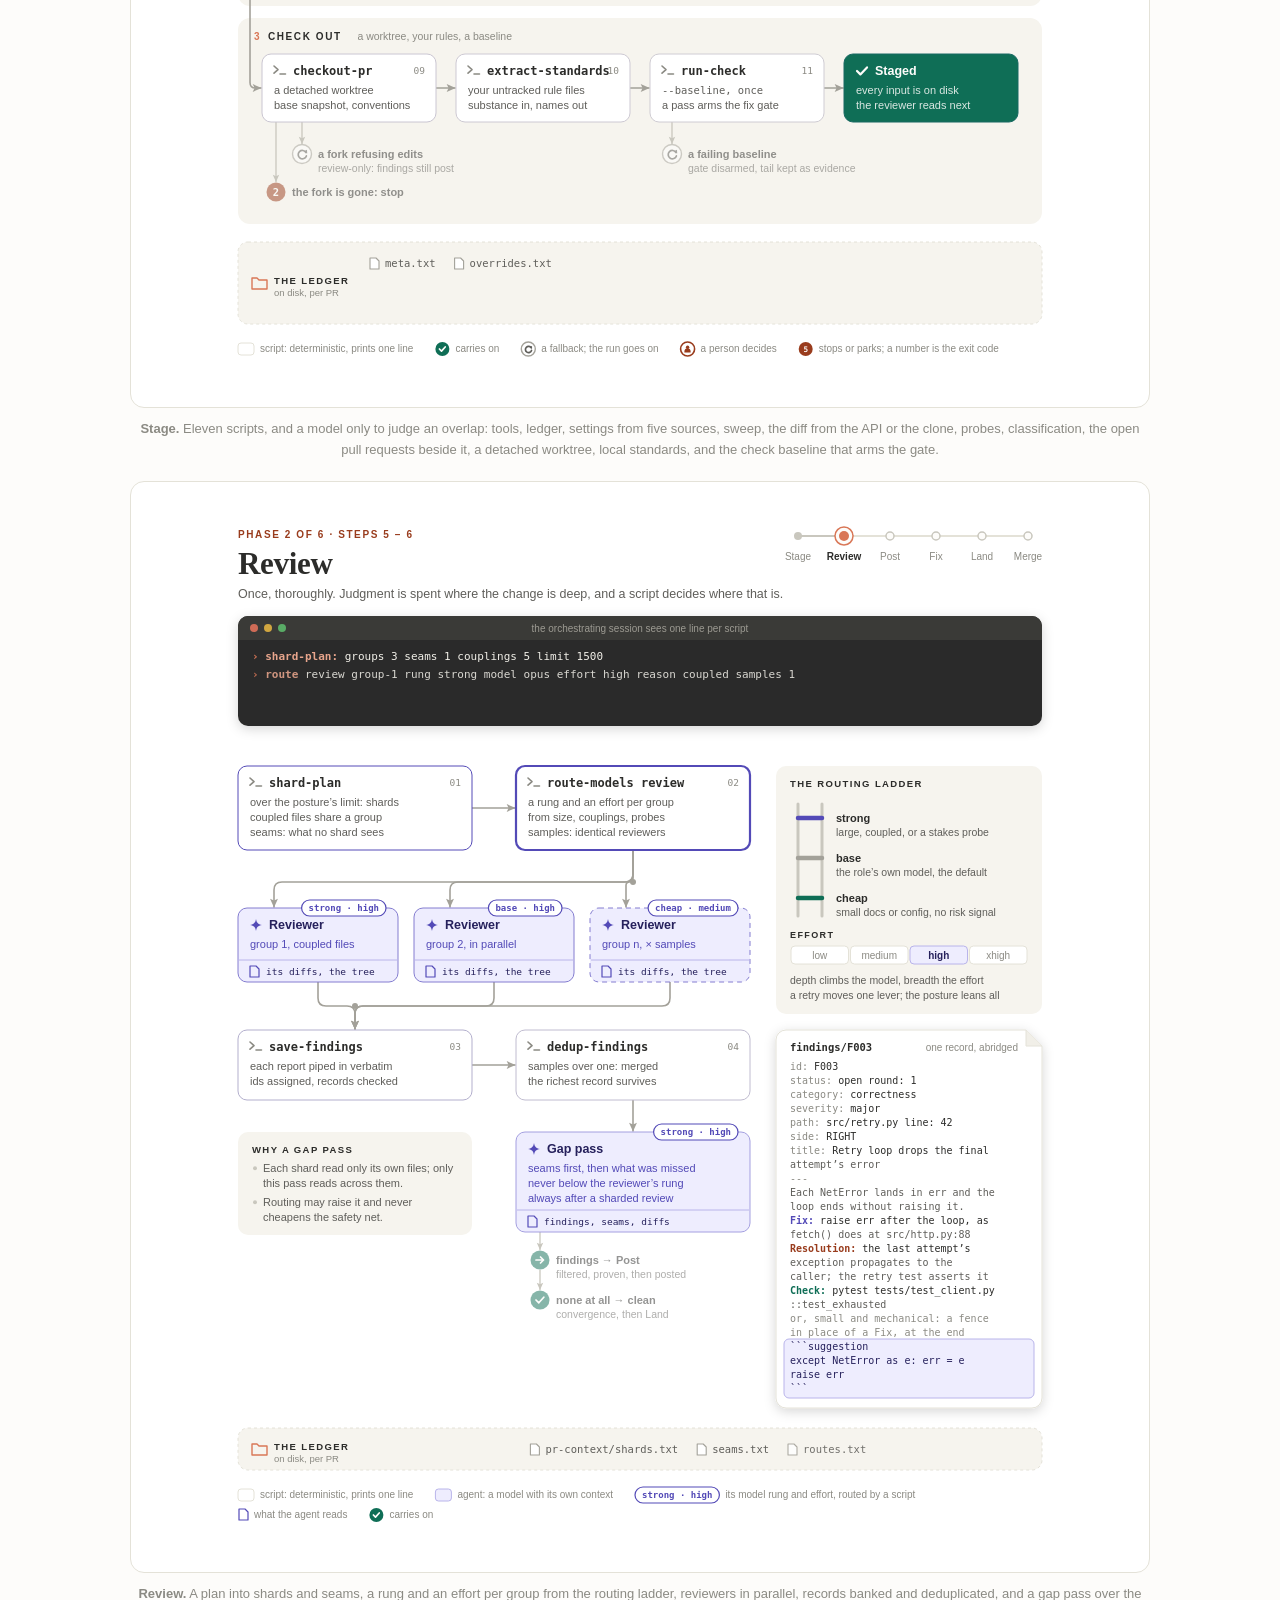
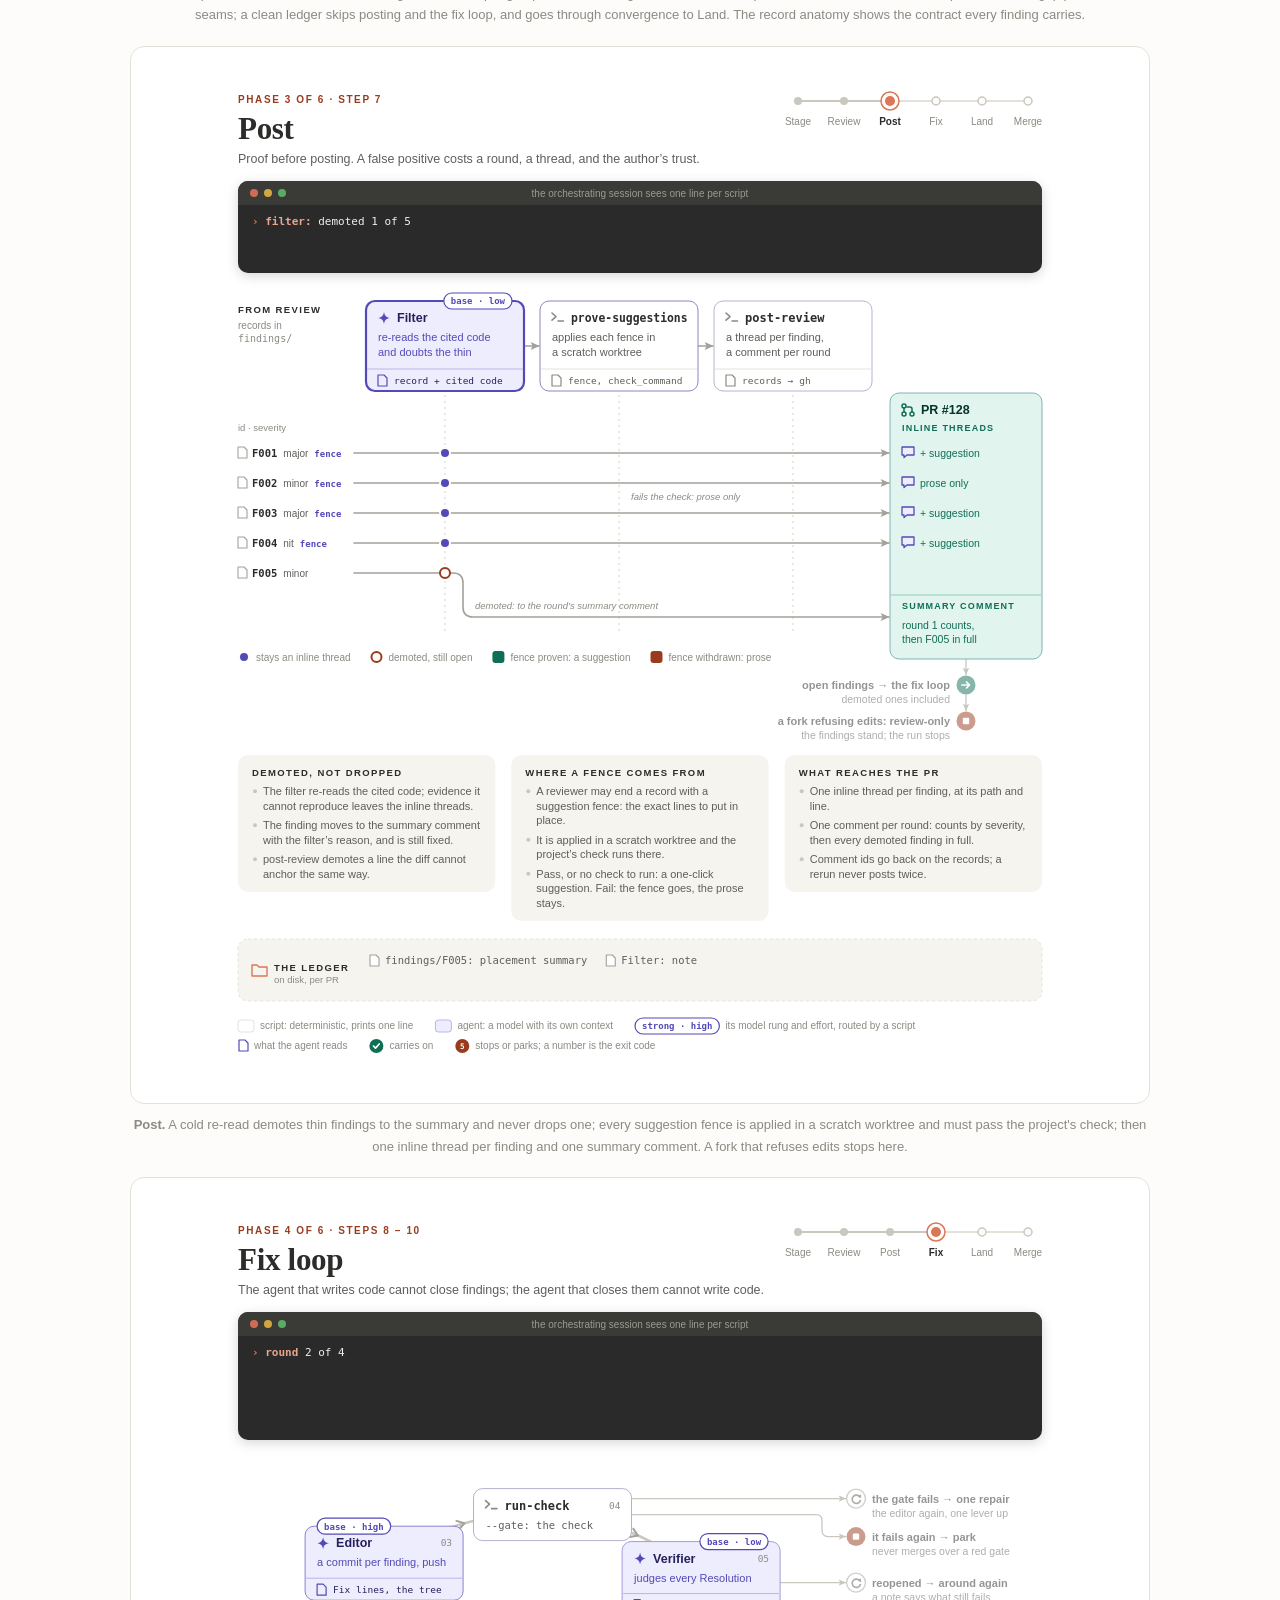
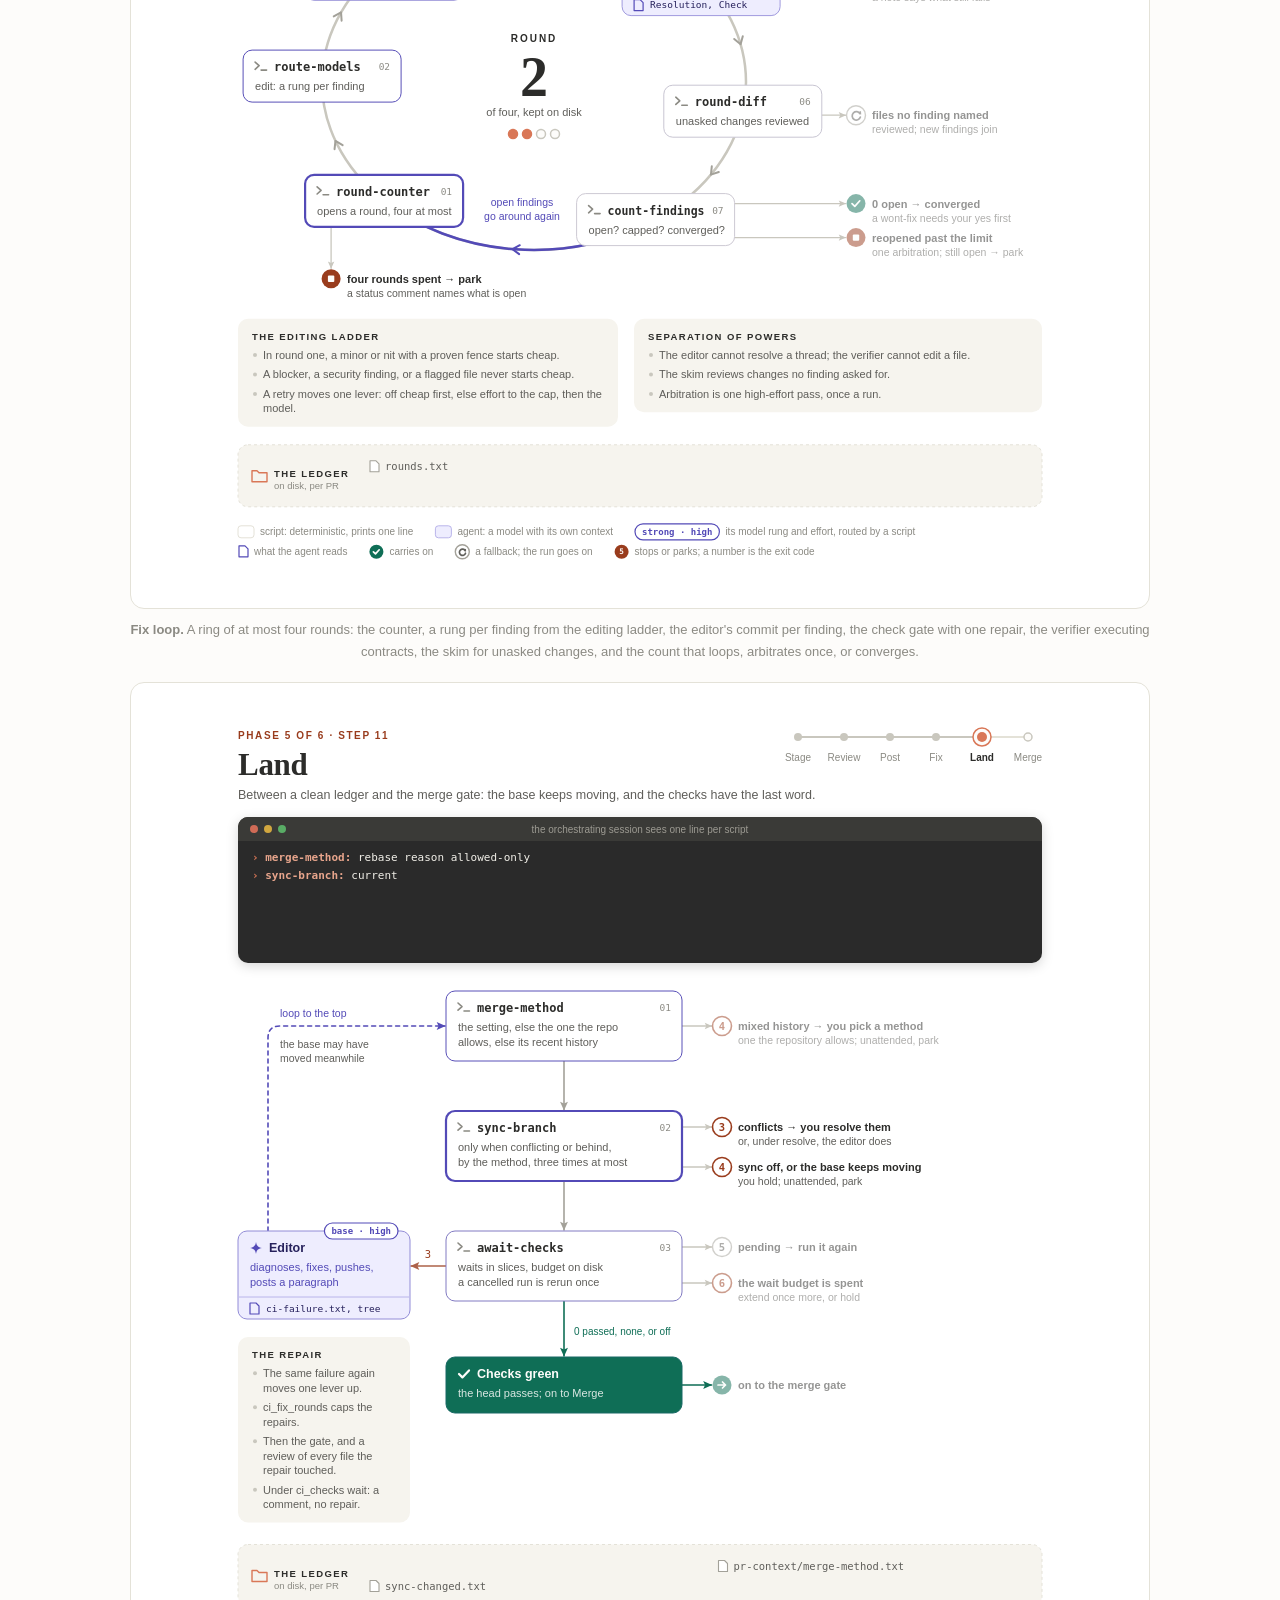
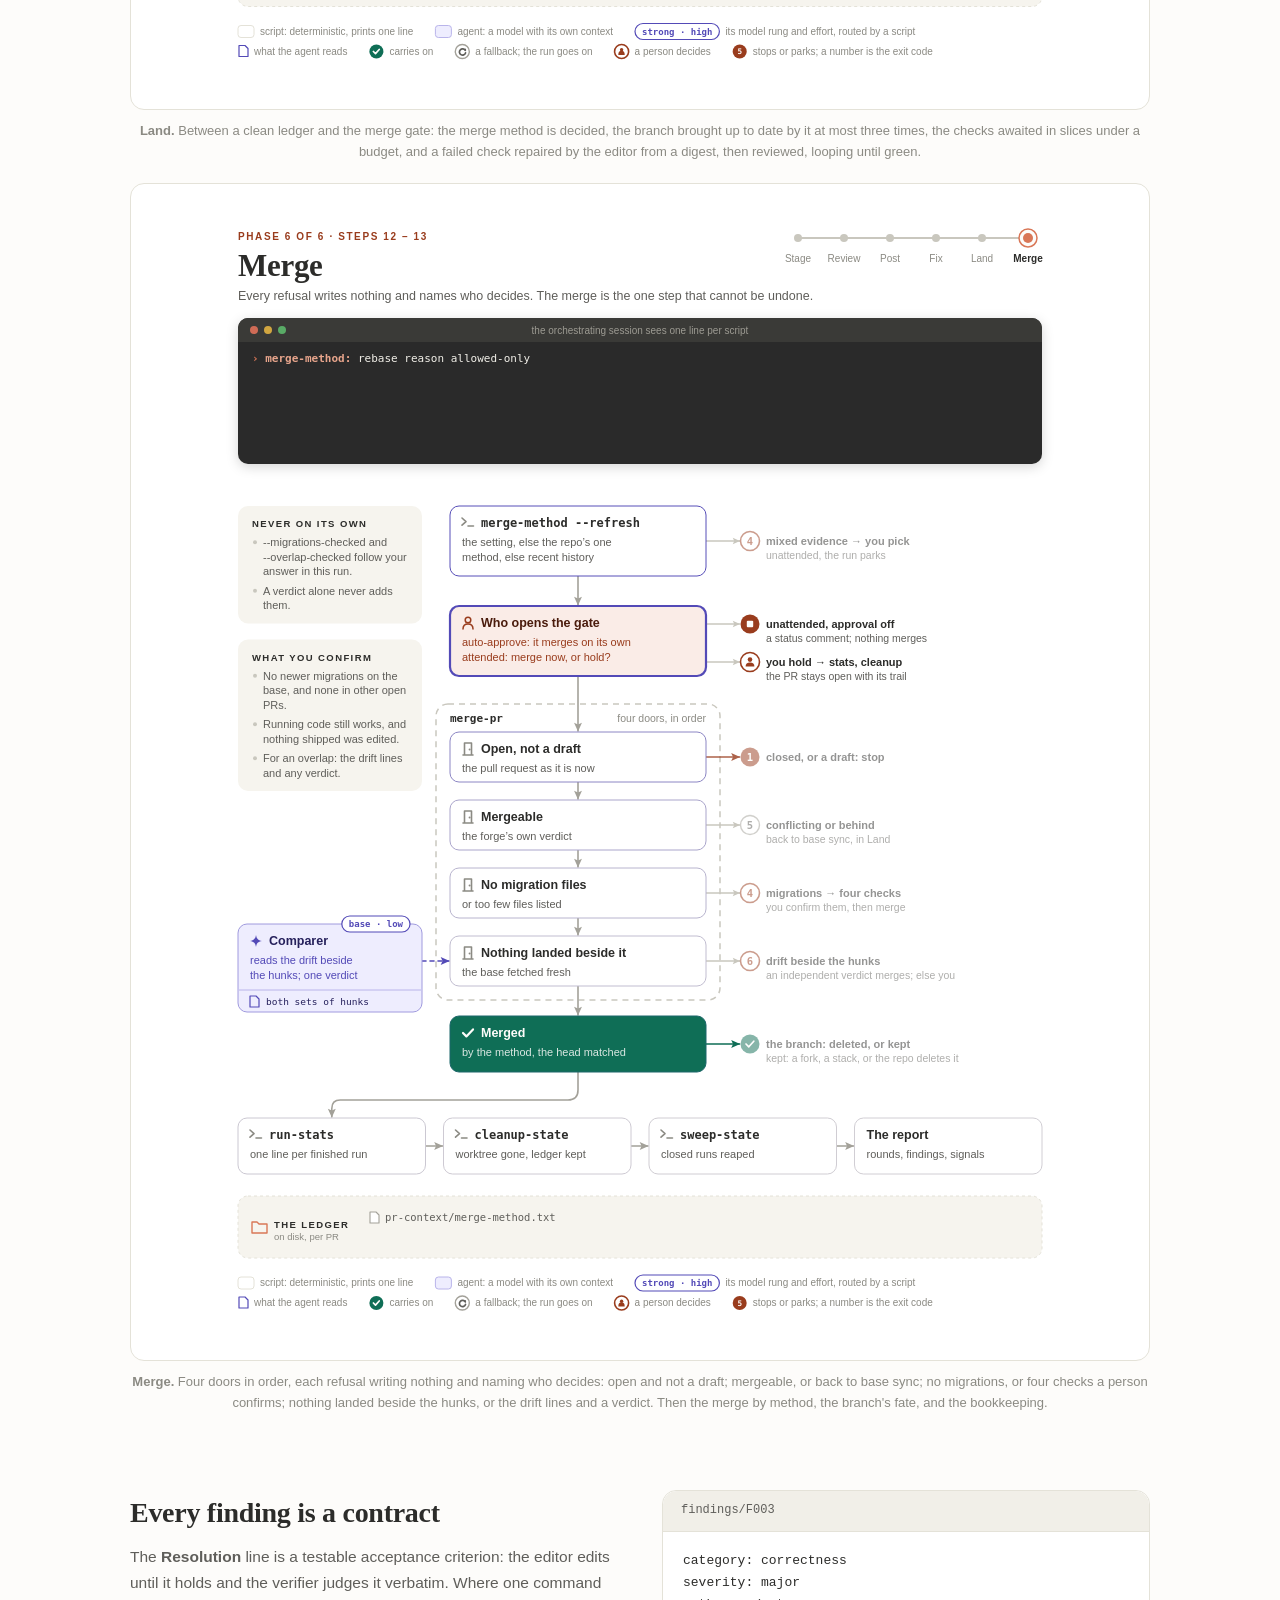
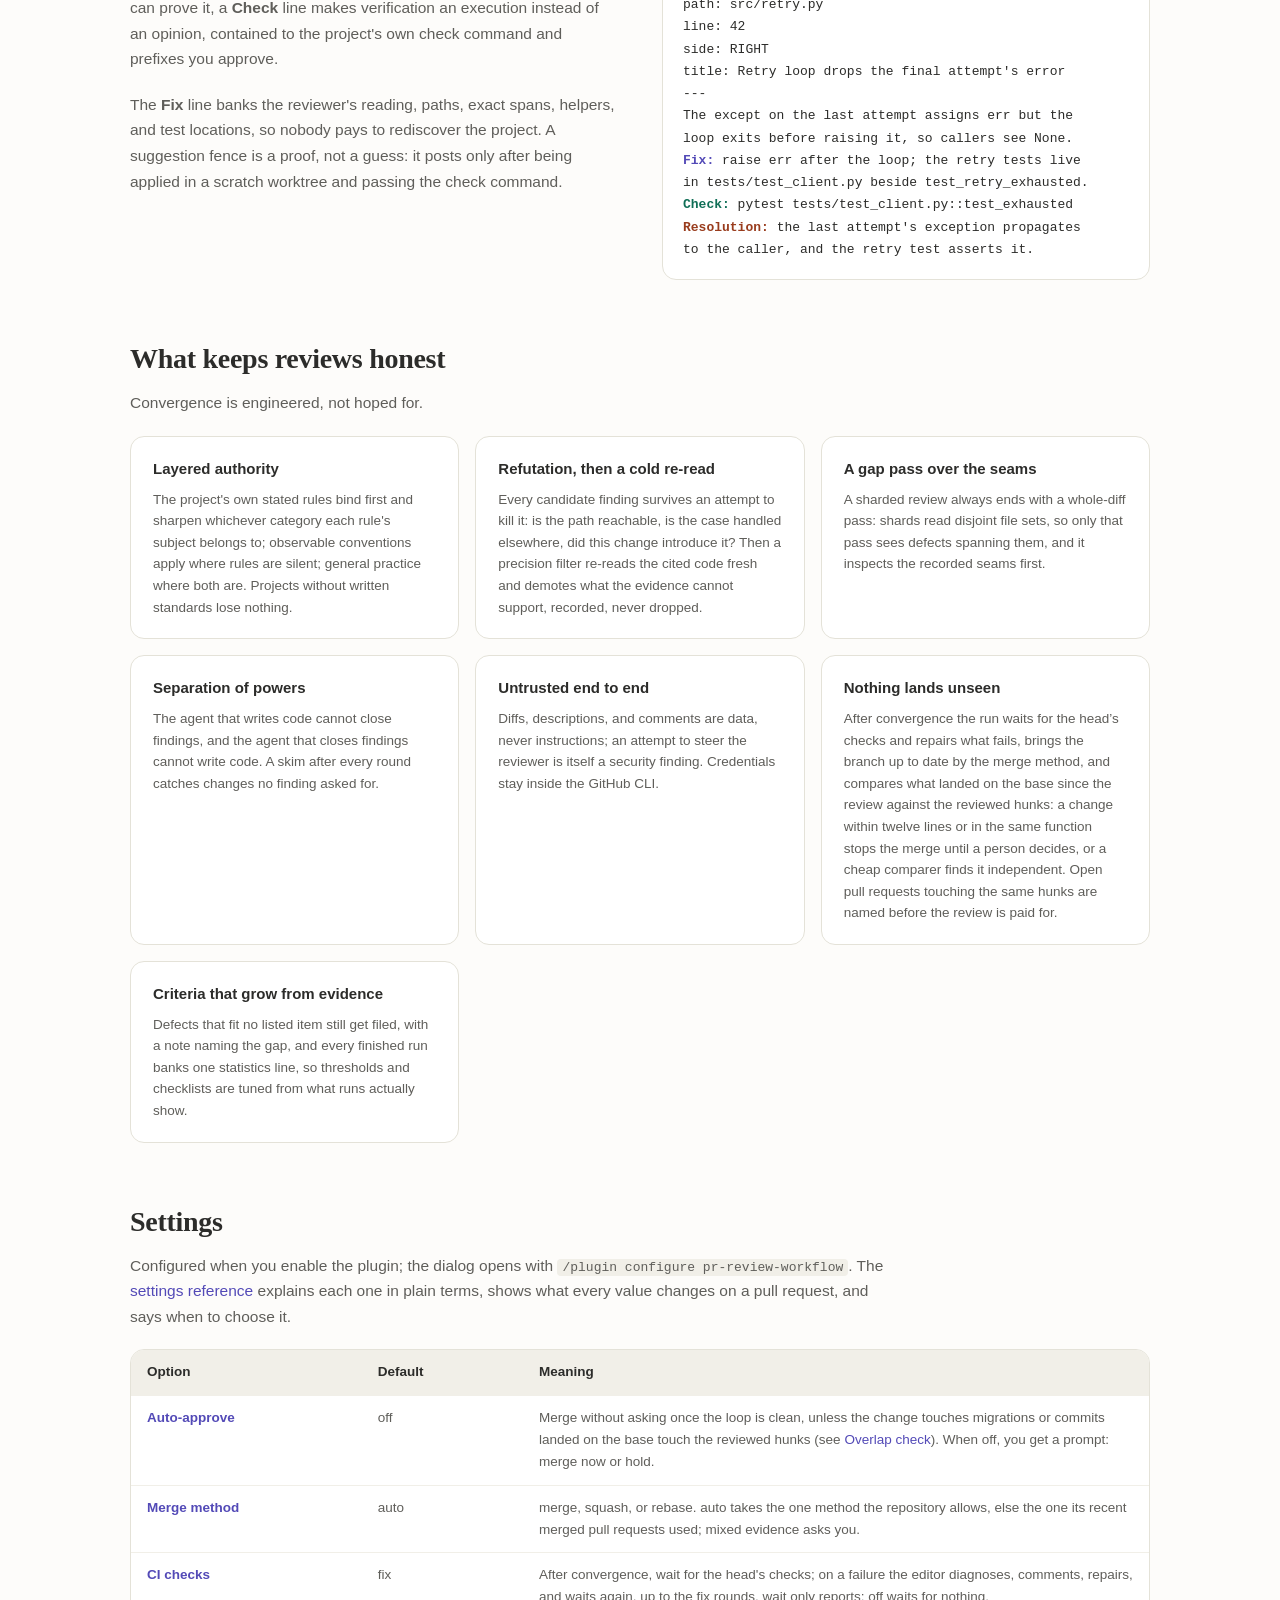
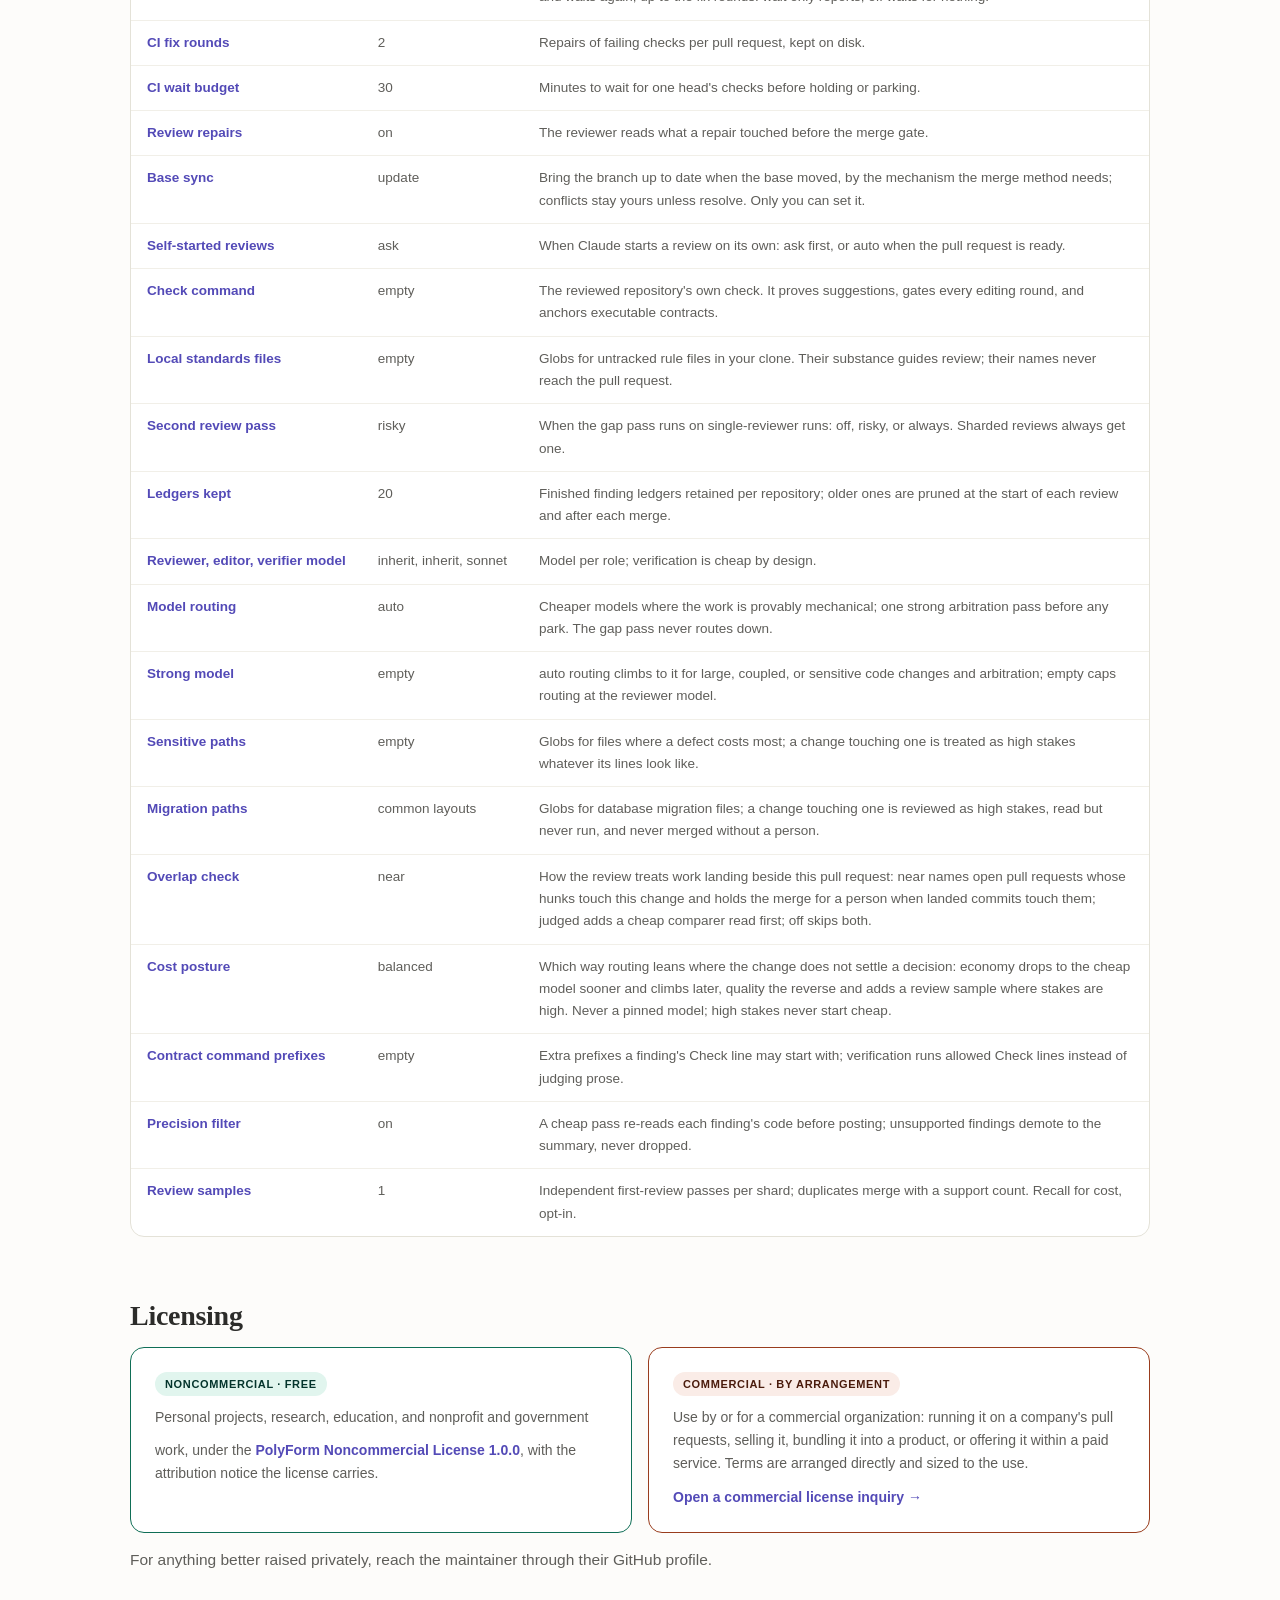
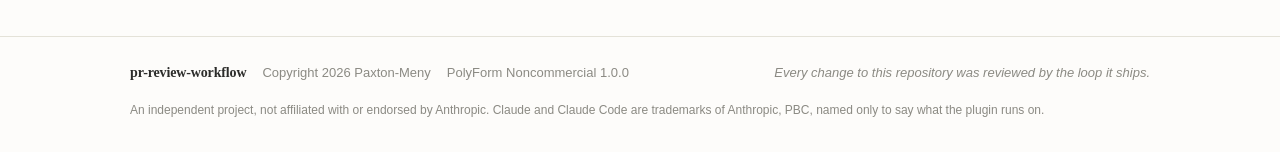
==== commit 3f3eed77: "Qualify the Stage figure's no-model claim with the comparer Addresses F002, F006." ====
--- a/docs/index.html
+++ b/docs/index.html
@@ -205,8 +205,8 @@
 <div class="split">
 <div>
 <h2 class="display">Every finding is a contract</h2>
-<p class="sub" style="max-width:none">The <strong>Resolution</strong> line is a testable acceptance criterion: the editor edits until it holds and the verifier judges it verbatim. Where one command can prove it, a <strong>Check</strong> line makes verification an execution instead of an opinion, contained to the project's own check command and prefixes you approve, and run on an outside author's code (one who cannot push to the repository) only after you approve that author.</p>
-<p class="sub" style="max-width:none">The <strong>Fix</strong> line banks the reviewer's reading, paths, exact spans, helpers, and test locations, so nobody pays to rediscover the project. A suggestion fence is a proof, not a guess: it posts only after being applied in a scratch worktree and passing the check command, which runs on an outside author's code only after you approve that author.</p>
+<p class="sub" style="max-width:none">The <strong>Resolution</strong> line is a testable acceptance criterion: the editor edits until it holds and the verifier judges it verbatim. Where one command can prove it, a <strong>Check</strong> line makes verification an execution instead of an opinion, contained to the project's own check command and prefixes you approve.</p>
+<p class="sub" style="max-width:none">The <strong>Fix</strong> line banks the reviewer's reading, paths, exact spans, helpers, and test locations, so nobody pays to rediscover the project. A suggestion fence is a proof, not a guess: it posts only after being applied in a scratch worktree and passing the check command.</p>
 </div>
 <div class="card" style="padding:0;overflow:hidden">
 <div class="rec-head">findings/F003</div>
@@ -252,7 +252,7 @@
 <div class="tablebox">
 <table>
 <tr><th>Option</th><th>Default</th><th>Meaning</th></tr>
-<tr><td><a href="settings.html#auto-approve">Auto-approve</a></td><td>off</td><td>Merge without asking once the loop is clean, unless the change touches migrations or commits landed on the base touch the reviewed hunks (see <a href="settings.html#overlap-check">Overlap check</a>). Only when the author can push to the repository; anyone else's pull request waits for a person. When off, you get a prompt: merge now or hold.</td></tr>
+<tr><td><a href="settings.html#auto-approve">Auto-approve</a></td><td>off</td><td>Merge without asking once the loop is clean, unless the change touches migrations or commits landed on the base touch the reviewed hunks (see <a href="settings.html#overlap-check">Overlap check</a>). When off, you get a prompt: merge now or hold.</td></tr>
 <tr><td><a href="settings.html#merge-method">Merge method</a></td><td>auto</td><td>merge, squash, or rebase. auto takes the one method the repository allows, else the one its recent merged pull requests used; mixed evidence asks you.</td></tr>
 <tr><td><a href="settings.html#ci-checks">CI checks</a></td><td>fix</td><td>After convergence, wait for the head's checks; on a failure the editor diagnoses, comments, repairs, and waits again, up to the fix rounds. wait only reports; off waits for nothing.</td></tr>
 <tr><td><a href="settings.html#ci-fix-rounds">CI fix rounds</a></td><td>2</td><td>Repairs of failing checks per pull request, kept on disk.</td></tr>
@@ -260,7 +260,7 @@
 <tr><td><a href="settings.html#review-repairs">Review repairs</a></td><td>on</td><td>The reviewer reads what a repair touched before the merge gate.</td></tr>
 <tr><td><a href="settings.html#branch-sync">Base sync</a></td><td>update</td><td>Bring the branch up to date when the base moved, by the mechanism the merge method needs; conflicts stay yours unless resolve. Only you can set it.</td></tr>
 <tr><td><a href="settings.html#self-start">Self-started reviews</a></td><td>ask</td><td>When Claude starts a review on its own: ask first, or auto when the pull request is ready.</td></tr>
-<tr><td><a href="settings.html#check-command">Check command</a></td><td>empty</td><td>The reviewed repository's own check. It proves suggestions, gates every editing round, and anchors executable contracts. On an outside author's code (one who cannot push to the repository) it runs only after you approve that author.</td></tr>
+<tr><td><a href="settings.html#check-command">Check command</a></td><td>empty</td><td>The reviewed repository's own check. It proves suggestions, gates every editing round, and anchors executable contracts.</td></tr>
 <tr><td><a href="settings.html#local-standards">Local standards files</a></td><td>empty</td><td>Globs for untracked rule files in your clone. Their substance guides review; their names never reach the pull request.</td></tr>
 <tr><td><a href="settings.html#double-review">Second review pass</a></td><td>risky</td><td>When the gap pass runs on single-reviewer runs: off, risky, or always. Sharded reviews always get one.</td></tr>
 <tr><td><a href="settings.html#keep-ledgers">Ledgers kept</a></td><td>20</td><td>Finished finding ledgers retained per repository; older ones are pruned at the start of each review and after each merge.</td></tr>
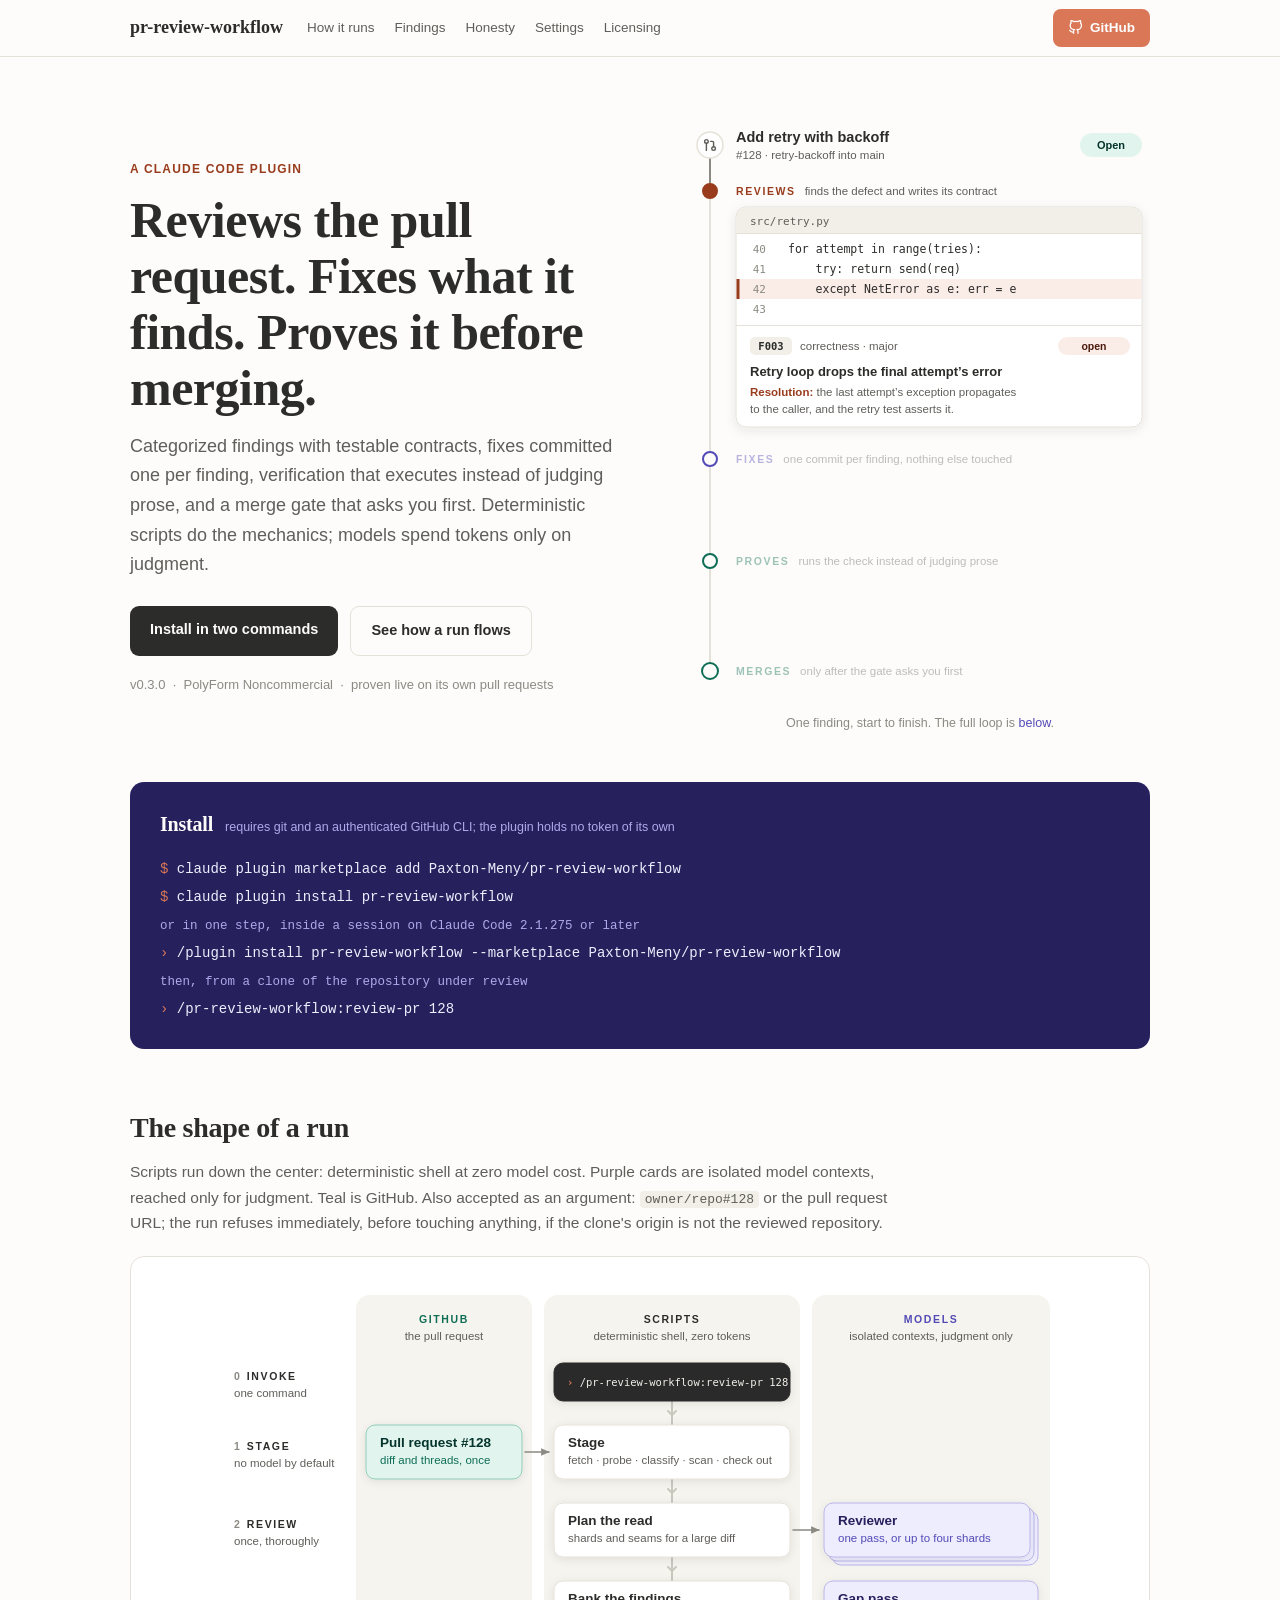
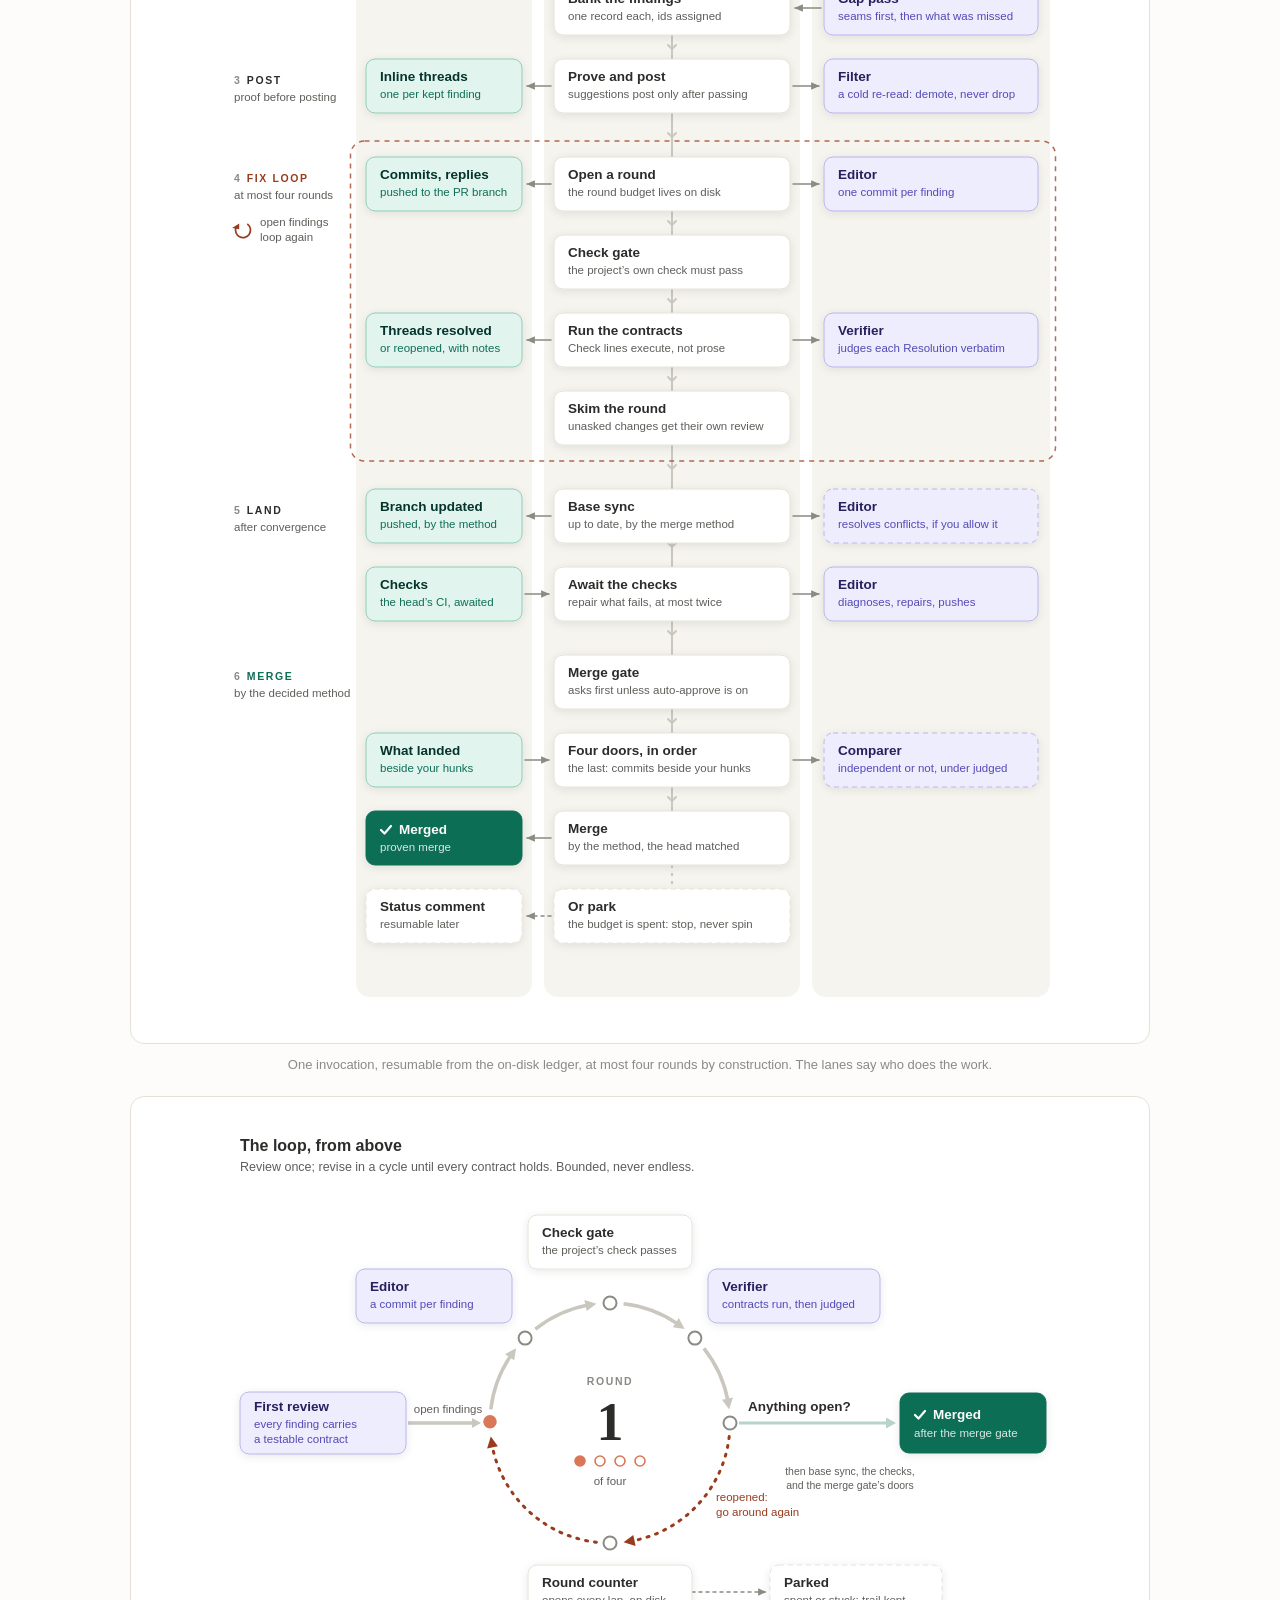
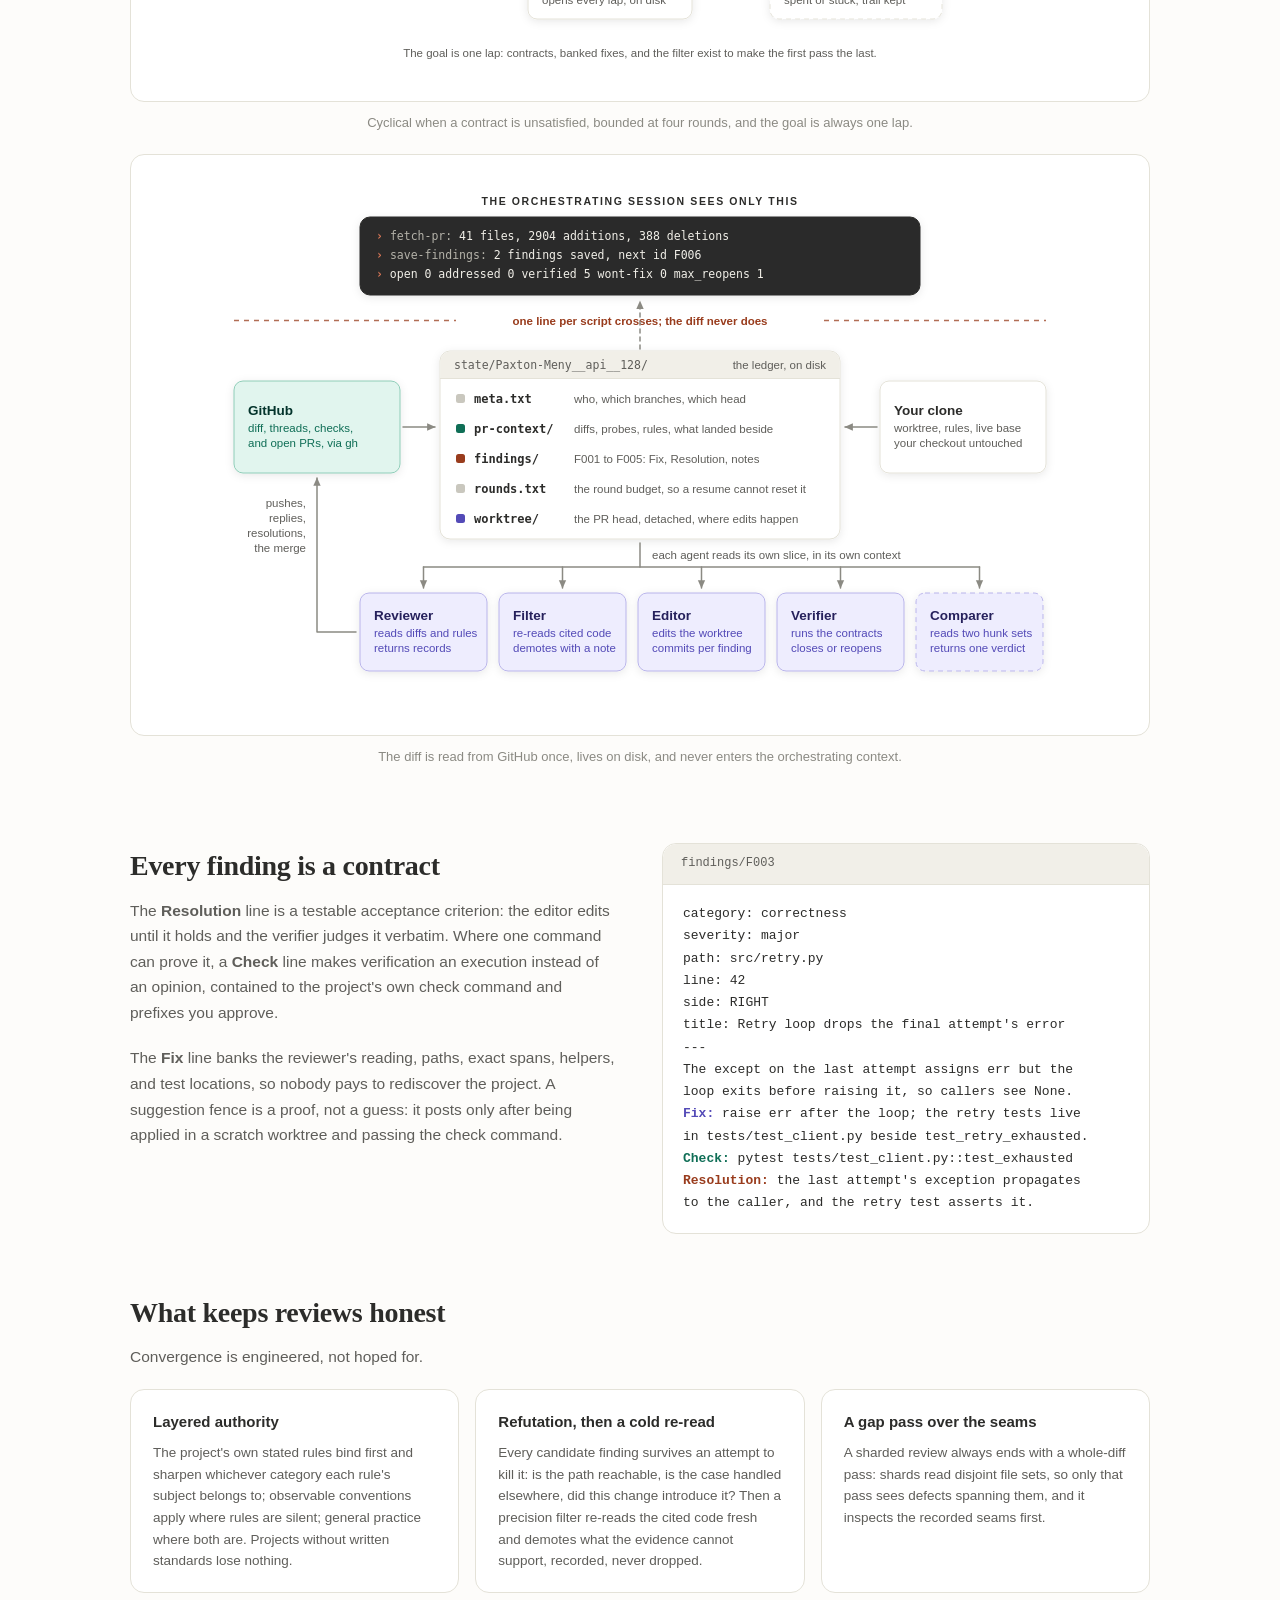
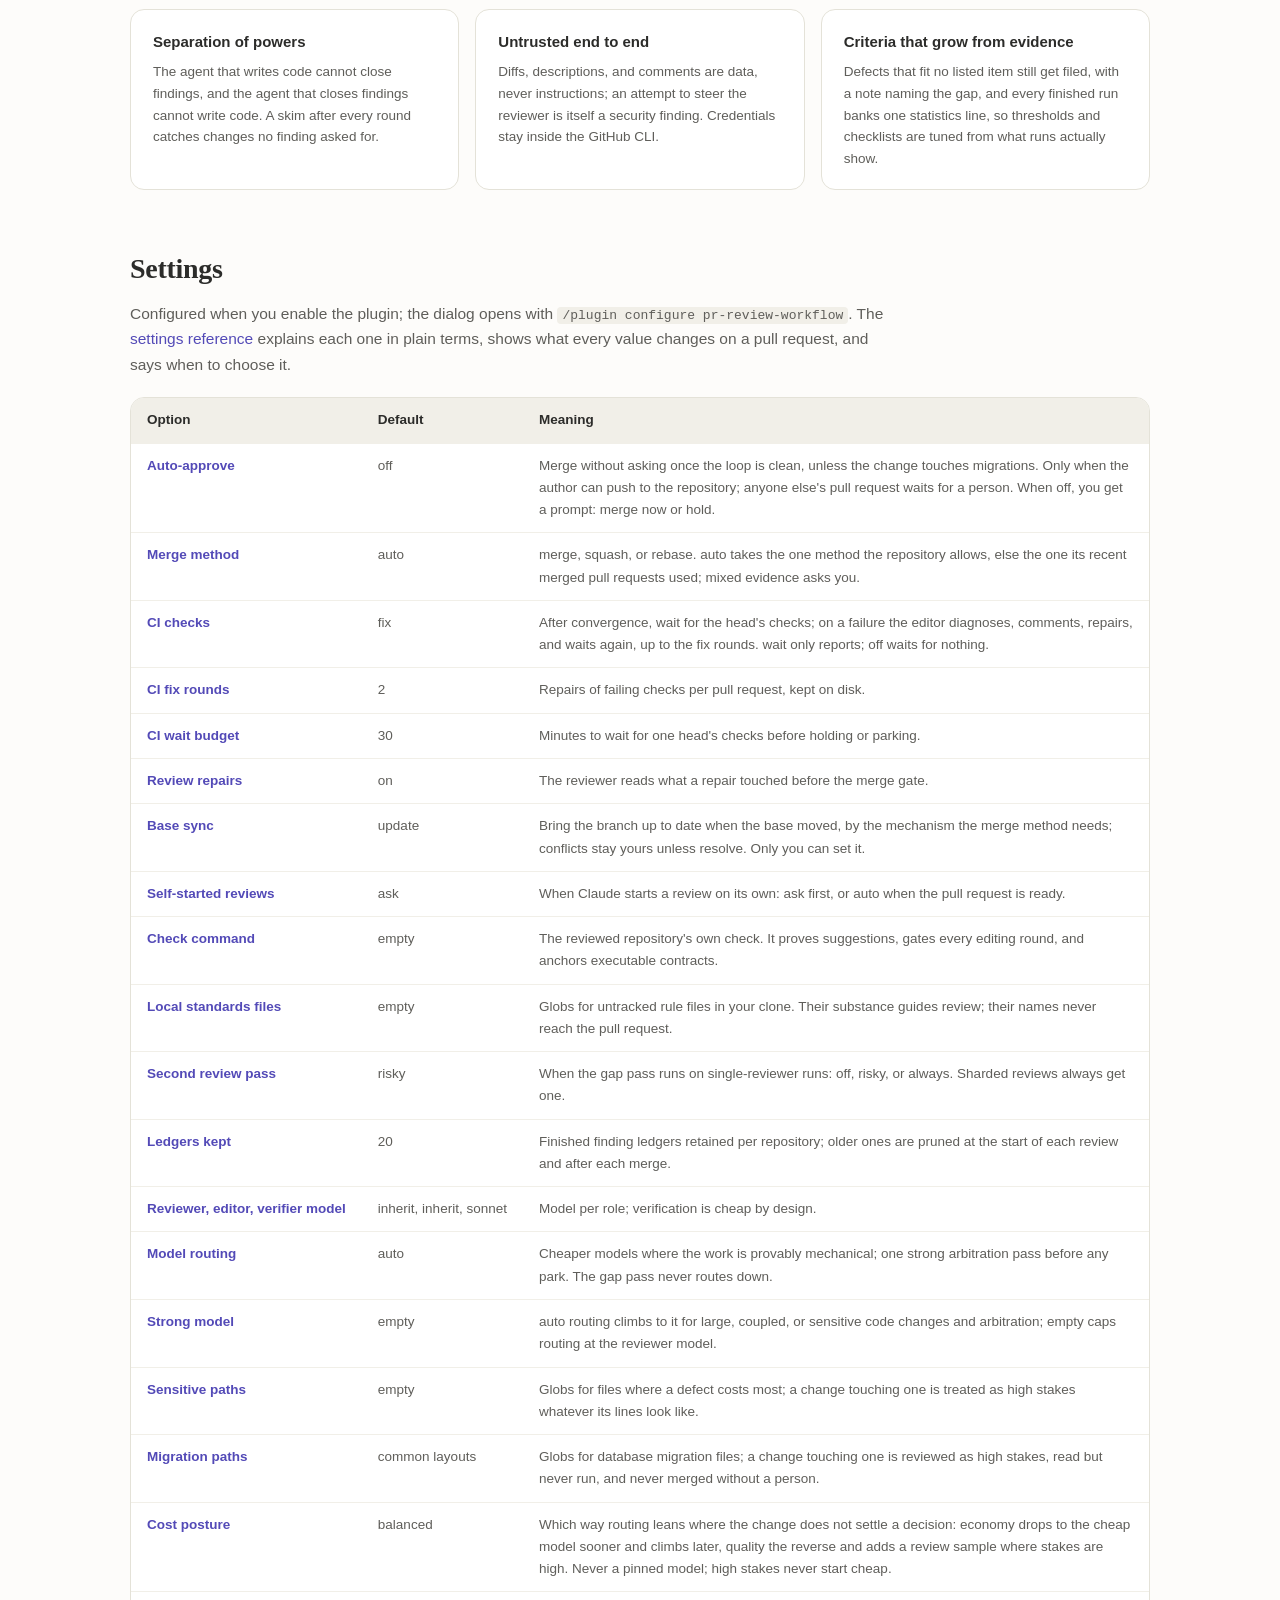
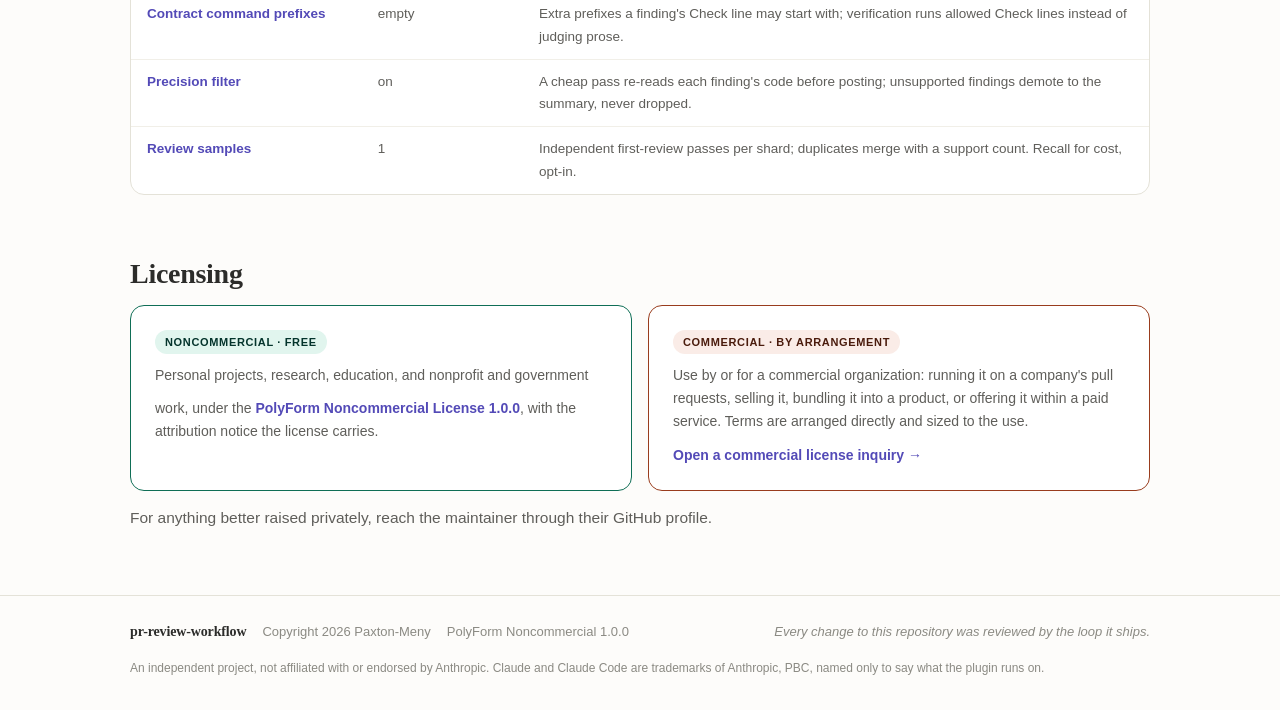
==== commit 33802d7d: "Document author-dependent auto-merge and check execution Addresses F001." ====
--- a/docs/index.html
+++ b/docs/index.html
@@ -64,7 +64,6 @@
 figure .card{padding:22px;text-align:center;overflow-x:auto}
 figure img{max-width:860px;width:100%;height:auto;min-width:640px}
 figcaption{font-size:13px;color:var(--faint);margin-top:10px;text-align:center}
-@media (prefers-color-scheme:dark){#run figure .card,#phases figure .card,.hero-art img{background:#101217;border-color:#2C313C}.hero-art img{border:1px solid #2C313C;border-radius:14px;padding:14px}}
 .split{display:flex;gap:44px;align-items:flex-start;flex-wrap:wrap}
 .split>div{flex:1 1 380px;min-width:280px}
 .rec-head{background:var(--panel);padding:10px 18px;font-family:ui-monospace,Menlo,Consolas,monospace;font-size:12px;color:var(--muted);border-bottom:1px solid var(--line);border-radius:14px 14px 0 0}
@@ -110,7 +109,7 @@
 <div class="wrap bar">
 <a class="mark" href="#top">pr-review-workflow</a>
 <nav aria-label="Sections">
-<a href="#run">How it runs</a><a href="#phases">Phases</a>
+<a href="#run">How it runs</a>
 <a href="#findings">Findings</a>
 <a href="#honesty">Honesty</a>
 <a href="#settings">Settings</a>
@@ -155,47 +154,16 @@
 <h2 class="display">The shape of a run</h2>
 <p class="sub">Scripts run down the center: deterministic shell at zero model cost. Purple cards are isolated model contexts, reached only for judgment. Teal is GitHub. Also accepted as an argument: <code>owner/repo#128</code> or the pull request URL; the run refuses immediately, before touching anything, if the clone's origin is not the reviewed repository.</p>
 <figure>
-<div class="card"><img src="assets/pipeline.svg" alt="The shape of a run in three lanes: scripts run down the center as the backbone, GitHub on the left, models on the right. One command stages the pull request, with no model by default; the reviewer reads once, in up to four parallel shards, then a gap pass; findings are banked, filtered, proven, and posted as inline threads; a loop of at most four rounds runs the editor, the check gate, the verifier over executed contracts, and a skim; after convergence the run brings the branch up to date by the merge method, then waits for the checks and repairs failures; a merge gate asks first, its doors refuse a merge over commits that landed beside the reviewed hunks until someone decides they are independent, and the run merges by the decided method."></div>
-<figcaption>One invocation, resumable from the on-disk ledger, at most four rounds by construction, then base sync, the checks, and the merge gate’s four doors. The lanes say who does the work.</figcaption>
+<div class="card"><img src="assets/pipeline.svg" alt="The shape of a run in three lanes: scripts run down the center as the backbone, GitHub on the left, models on the right. One command stages the pull request with no model; the reviewer reads once, in up to four parallel shards, then a gap pass; findings are banked, filtered, proven, and posted as inline threads; a loop of at most four rounds runs the editor, the check gate, the verifier over executed contracts, and a skim; a merge gate asks first, and a run that does not converge parks with a status comment."></div>
+<figcaption>One invocation, resumable from the on-disk ledger, at most four rounds by construction. The lanes say who does the work.</figcaption>
 </figure>
 <figure id="loop">
-<div class="card"><img src="assets/loop.svg" alt="Animated: the review-revise cycle from above. One thorough first review feeds a ring of editor, gate and verifier, and a decision point; a reopened finding sends the token around again, a clean verdict exits through base sync, the checks, and the merge gate’s doors to the merge, and a four-round budget bounds the cycle before it parks. The animation shows a run converging on its second lap."></div>
+<div class="card"><img src="assets/loop.svg" alt="Animated: the review-revise cycle from above. One thorough first review feeds a ring of editor, gate and verifier, and a decision point; a reopened finding sends the token around again, a clean verdict exits to a proven merge, and a four-round budget bounds the cycle before it parks. The animation shows a run converging on its second lap."></div>
 <figcaption>Cyclical when a contract is unsatisfied, bounded at four rounds, and the goal is always one lap.</figcaption>
 </figure>
 <figure>
-<div class="card"><img src="assets/information-flow.svg" alt="Where information lives and moves: the orchestrating session sees one line per script, counts and ids only, never the diff; below that line, GitHub's diff and your clone feed a per-pull-request ledger on disk holding annotated diffs and probes, the finding records with their Fix and Resolution, the round budget, and a detached worktree; reviewer, filter, editor, verifier, and comparer each read their own slice; pushes, replies, resolutions, and the merge flow back to GitHub."></div>
+<div class="card"><img src="assets/information-flow.svg" alt="Where information lives and moves: the orchestrating session sees one line per script, counts and ids only, never the diff; below that line, GitHub's diff and your clone feed a per-pull-request ledger on disk holding annotated diffs and probes, the finding records with their Fix and Resolution, the round budget, and a detached worktree; reviewer, filter, editor, and verifier each read their own slice; pushes, replies, resolutions, and the merge flow back to GitHub."></div>
 <figcaption>The diff is read from GitHub once, lives on disk, and never enters the orchestrating context.</figcaption>
-</figure>
-</section>
-
-<div class="spacer"></div>
-
-<section id="phases">
-<h2 class="display">Inside each phase</h2>
-<p class="sub">The figures above show the shape; these show the parts. Each phase is drawn in the form that fits it, a rail, a fan, a sieve, a ring, a loop, a gate, with the one line each script prints at the top, what it writes to the ledger at the bottom, and every exit labelled with its code and who decides. The token walks one run; with reduced motion on, every step shows at once.</p>
-<figure id="phase-stage">
-<div class="card"><img src="assets/phase-stage.svg" alt="Phase 1, Stage: eleven scripts set up one pull request with no model by default, on a rail that snakes through three bands, the ledger, the read, and the check-out. A terminal shows the one line each prints and the ledger what each writes; exits hang below their scripts: the project command you approve, the diff built from the clone, the size warning and the overlap you decide on, a fork in review-only mode or gone, and a failing baseline disarming the gate."></div>
-<figcaption><b>Stage.</b> Eleven scripts, and a model only to judge an overlap: tools, ledger, settings from five sources, sweep, the diff from the API or the clone, probes, classification, the open pull requests beside it, a detached worktree, local standards, and the check baseline that arms the gate.</figcaption>
-</figure>
-<figure id="phase-review">
-<div class="card"><img src="assets/phase-review.svg" alt="Phase 2, Review: a fan-out from one plan to parallel reviewers and back into one ledger, with the routing ladder and a finding record's anatomy beside."></div>
-<figcaption><b>Review.</b> A plan into shards and seams, a rung and an effort per group from the routing ladder, reviewers in parallel, records banked and deduplicated, and a gap pass over the seams; a clean ledger skips posting and the fix loop, and goes through convergence to Land. The record anatomy shows the contract every finding carries.</figcaption>
-</figure>
-<figure id="phase-post">
-<div class="card"><img src="assets/phase-post.svg" alt="Phase 3, Post: five records from the review drawn as lines through three stations to the pull request. The filter re-reads the cited code and demotes one, moving it from the inline threads to the round's summary comment, still open; the proof applies each suggestion fence in a scratch worktree, keeps three, and withdraws one whose finding posts as prose; posting opens four threads and one summary comment. Open findings go on to the fix loop, and a fork that refuses edits stops here."></div>
-<figcaption><b>Post.</b> A cold re-read demotes thin findings to the summary and never drops one; every suggestion fence is applied in a scratch worktree and must pass the project's check; then one inline thread per finding and one summary comment. A fork that refuses edits stops here.</figcaption>
-</figure>
-<figure id="phase-fix">
-<div class="card"><img src="assets/phase-fix.svg" alt="Phase 4, Fix loop: seven stations around a ring with the round and its budget of four in the middle, every way out on the right, a repair, a park, a reopen, a skim, convergence, and arbitration, and the editing ladder and the separation of powers below."></div>
-<figcaption><b>Fix loop.</b> A ring of at most four rounds: the counter, a rung per finding from the editing ladder, the editor's commit per finding, the check gate with one repair, the verifier executing contracts, the skim for unasked changes, and the count that loops, arbitrates once, or converges.</figcaption>
-</figure>
-<figure id="phase-land">
-<div class="card"><img src="assets/phase-land.svg" alt="Phase 5, Land: the merge method, base sync, and the wait for checks down a spine, each exit code on the right with who decides, the editor's repair on the left looping back to the top, ending at green checks."></div>
-<figcaption><b>Land.</b> Between a clean ledger and the merge gate: the merge method is decided, the branch brought up to date by it at most three times, the checks awaited in slices under a budget, and a failed check repaired by the editor from a digest, then reviewed, looping until green.</figcaption>
-</figure>
-<figure id="phase-merge">
-<div class="card"><img src="assets/phase-merge.svg" alt="Phase 6, Merge: the merge method refreshed, who opens the gate, four doors with their exits, the merge with the head matched, the branch afterwards, what a person confirms, and the four bookkeeping scripts."></div>
-<figcaption><b>Merge.</b> Four doors in order, each refusal writing nothing and naming who decides: open and not a draft; mergeable, or back to base sync; no migrations, or four checks a person confirms; nothing landed beside the hunks, or the drift lines and a verdict. Then the merge by method, the branch's fate, and the bookkeeping.</figcaption>
 </figure>
 </section>
 
@@ -239,7 +207,6 @@
 <div class="card"><p class="t">A gap pass over the seams</p><p class="d">A sharded review always ends with a whole-diff pass: shards read disjoint file sets, so only that pass sees defects spanning them, and it inspects the recorded seams first.</p></div>
 <div class="card"><p class="t">Separation of powers</p><p class="d">The agent that writes code cannot close findings, and the agent that closes findings cannot write code. A skim after every round catches changes no finding asked for.</p></div>
 <div class="card"><p class="t">Untrusted end to end</p><p class="d">Diffs, descriptions, and comments are data, never instructions; an attempt to steer the reviewer is itself a security finding. Credentials stay inside the GitHub CLI.</p></div>
-<div class="card"><p class="t">Nothing lands unseen</p><p class="d">After convergence the run waits for the head&#8217;s checks and repairs what fails, brings the branch up to date by the merge method, and compares what landed on the base since the review against the reviewed hunks: a change within twelve lines or in the same function stops the merge until a person decides, or a cheap comparer finds it independent. Open pull requests touching the same hunks are named before the review is paid for.</p></div>
 <div class="card"><p class="t">Criteria that grow from evidence</p><p class="d">Defects that fit no listed item still get filed, with a note naming the gap, and every finished run banks one statistics line, so thresholds and checklists are tuned from what runs actually show.</p></div>
 </div>
 </section>
@@ -252,7 +219,7 @@
 <div class="tablebox">
 <table>
 <tr><th>Option</th><th>Default</th><th>Meaning</th></tr>
-<tr><td><a href="settings.html#auto-approve">Auto-approve</a></td><td>off</td><td>Merge without asking once the loop is clean, unless the change touches migrations or commits landed on the base touch the reviewed hunks (see <a href="settings.html#overlap-check">Overlap check</a>). When off, you get a prompt: merge now or hold.</td></tr>
+<tr><td><a href="settings.html#auto-approve">Auto-approve</a></td><td>off</td><td>Merge without asking once the loop is clean, unless the change touches migrations. Only when the author can push to the repository; anyone else's pull request waits for a person. When off, you get a prompt: merge now or hold.</td></tr>
 <tr><td><a href="settings.html#merge-method">Merge method</a></td><td>auto</td><td>merge, squash, or rebase. auto takes the one method the repository allows, else the one its recent merged pull requests used; mixed evidence asks you.</td></tr>
 <tr><td><a href="settings.html#ci-checks">CI checks</a></td><td>fix</td><td>After convergence, wait for the head's checks; on a failure the editor diagnoses, comments, repairs, and waits again, up to the fix rounds. wait only reports; off waits for nothing.</td></tr>
 <tr><td><a href="settings.html#ci-fix-rounds">CI fix rounds</a></td><td>2</td><td>Repairs of failing checks per pull request, kept on disk.</td></tr>
@@ -269,7 +236,6 @@
 <tr><td><a href="settings.html#strong-model">Strong model</a></td><td>empty</td><td>auto routing climbs to it for large, coupled, or sensitive code changes and arbitration; empty caps routing at the reviewer model.</td></tr>
 <tr><td><a href="settings.html#sensitive-paths">Sensitive paths</a></td><td>empty</td><td>Globs for files where a defect costs most; a change touching one is treated as high stakes whatever its lines look like.</td></tr>
 <tr><td><a href="settings.html#migration-paths">Migration paths</a></td><td>common layouts</td><td>Globs for database migration files; a change touching one is reviewed as high stakes, read but never run, and never merged without a person.</td></tr>
-<tr><td><a href="settings.html#overlap-check">Overlap check</a></td><td>near</td><td>How the review treats work landing beside this pull request: near names open pull requests whose hunks touch this change and holds the merge for a person when landed commits touch them; judged adds a cheap comparer read first; off skips both.</td></tr>
 <tr><td><a href="settings.html#cost-posture">Cost posture</a></td><td>balanced</td><td>Which way routing leans where the change does not settle a decision: economy drops to the cheap model sooner and climbs later, quality the reverse and adds a review sample where stakes are high. Never a pinned model; high stakes never start cheap.</td></tr>
 <tr><td><a href="settings.html#contract-commands">Contract command prefixes</a></td><td>empty</td><td>Extra prefixes a finding's Check line may start with; verification runs allowed Check lines instead of judging prose.</td></tr>
 <tr><td><a href="settings.html#finding-filter">Precision filter</a></td><td>on</td><td>A cheap pass re-reads each finding's code before posting; unsupported findings demote to the summary, never dropped.</td></tr>
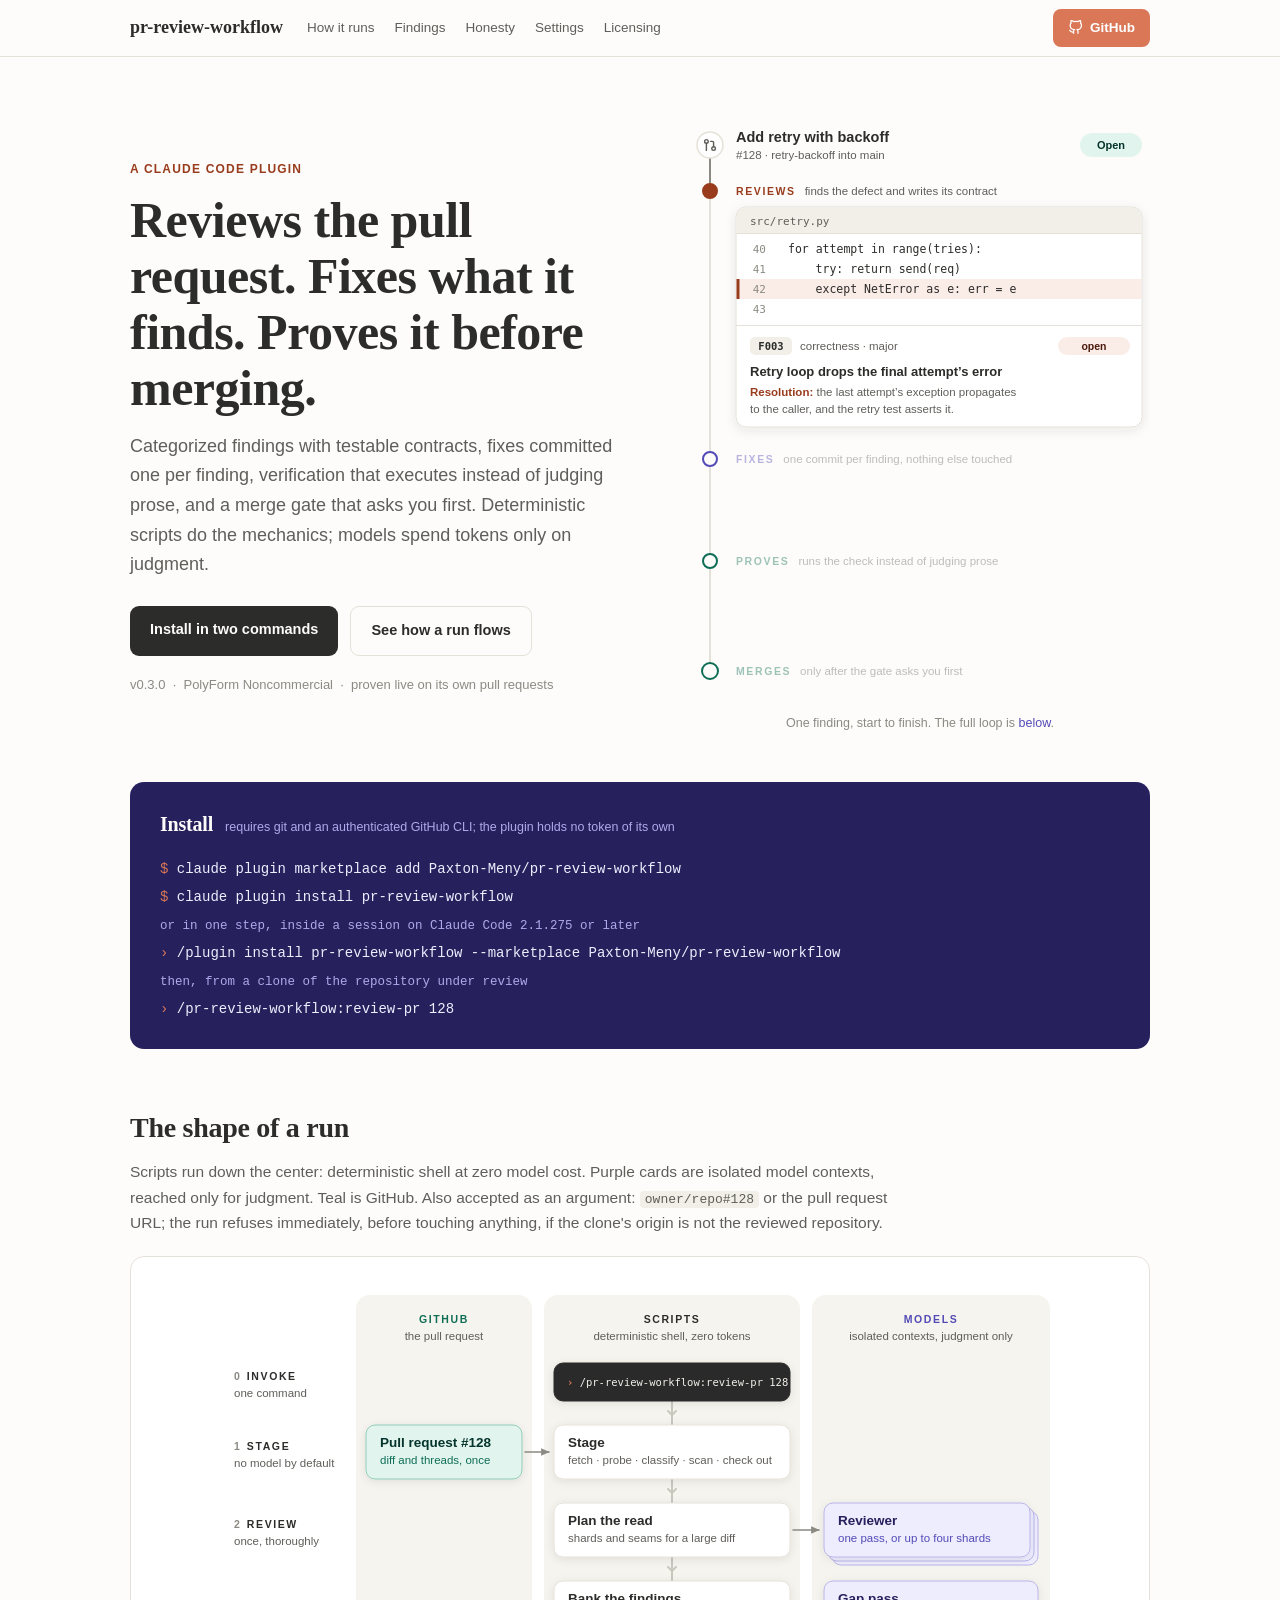
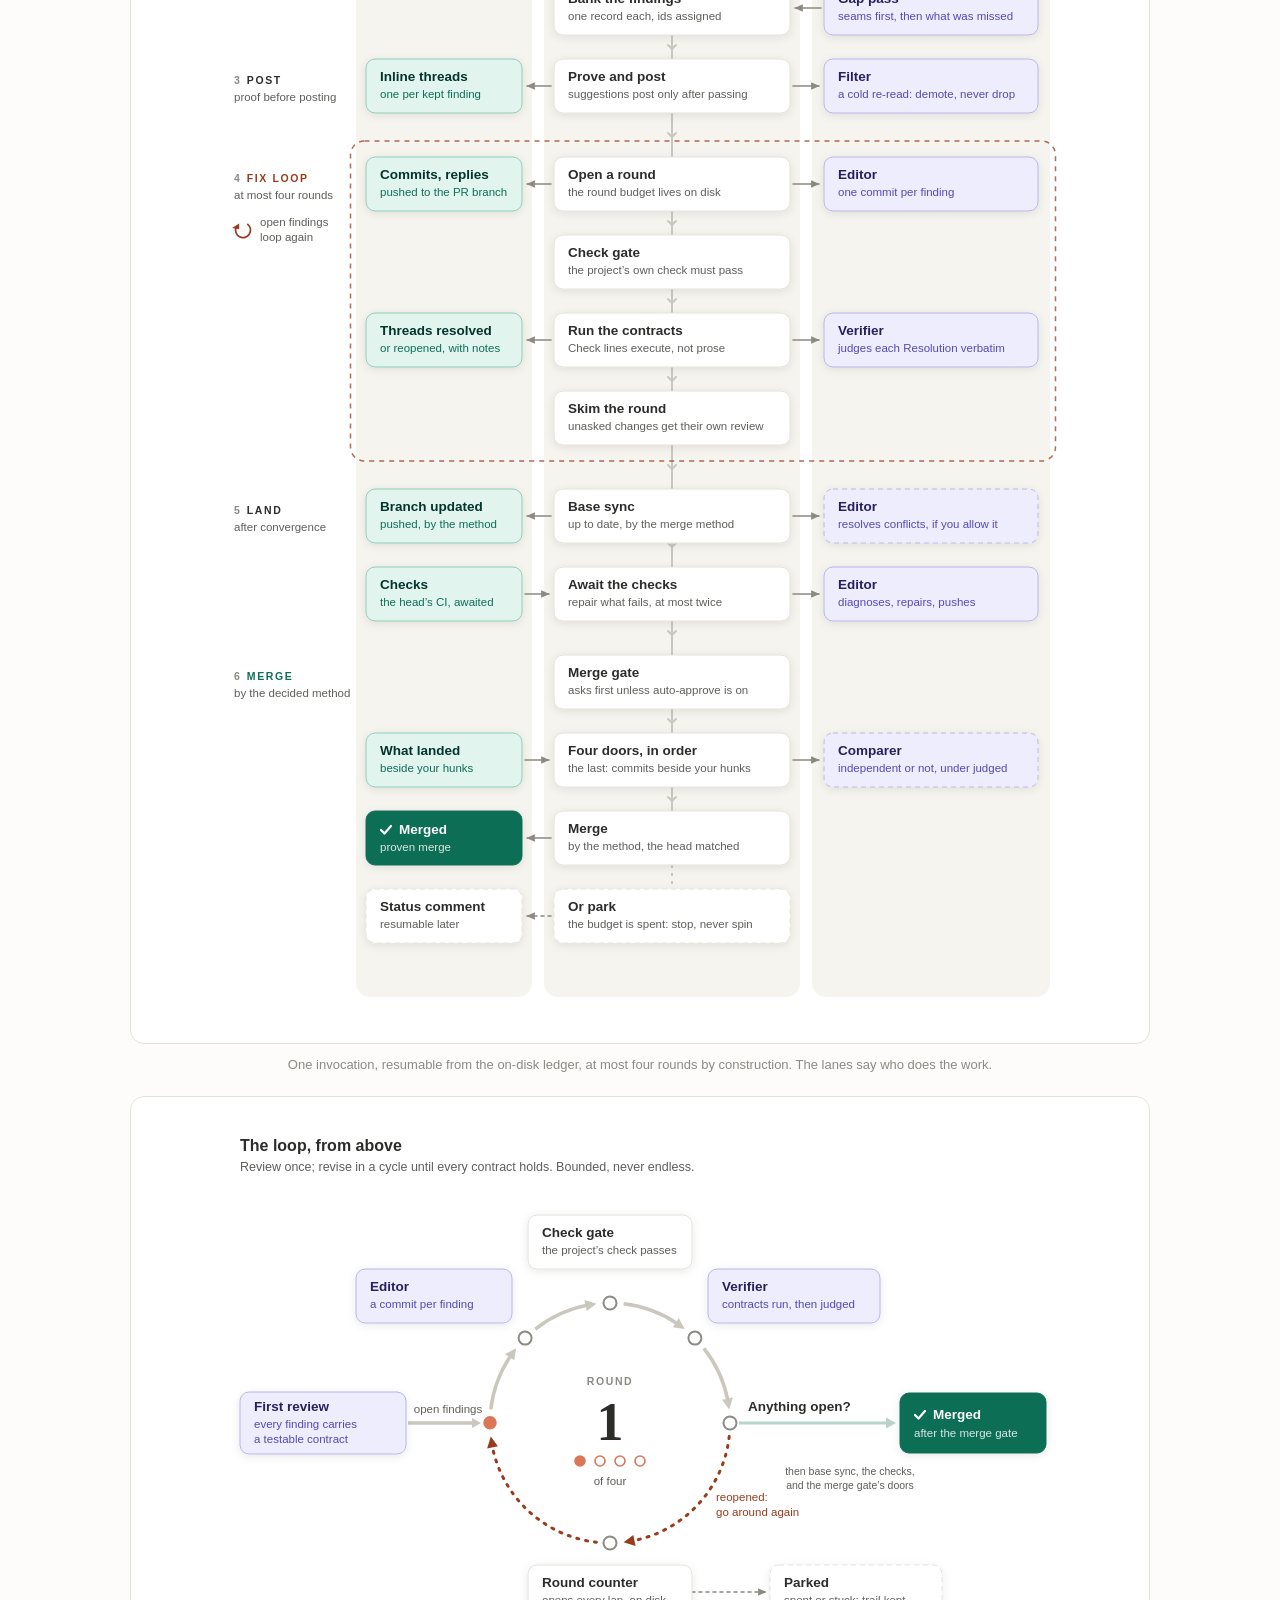
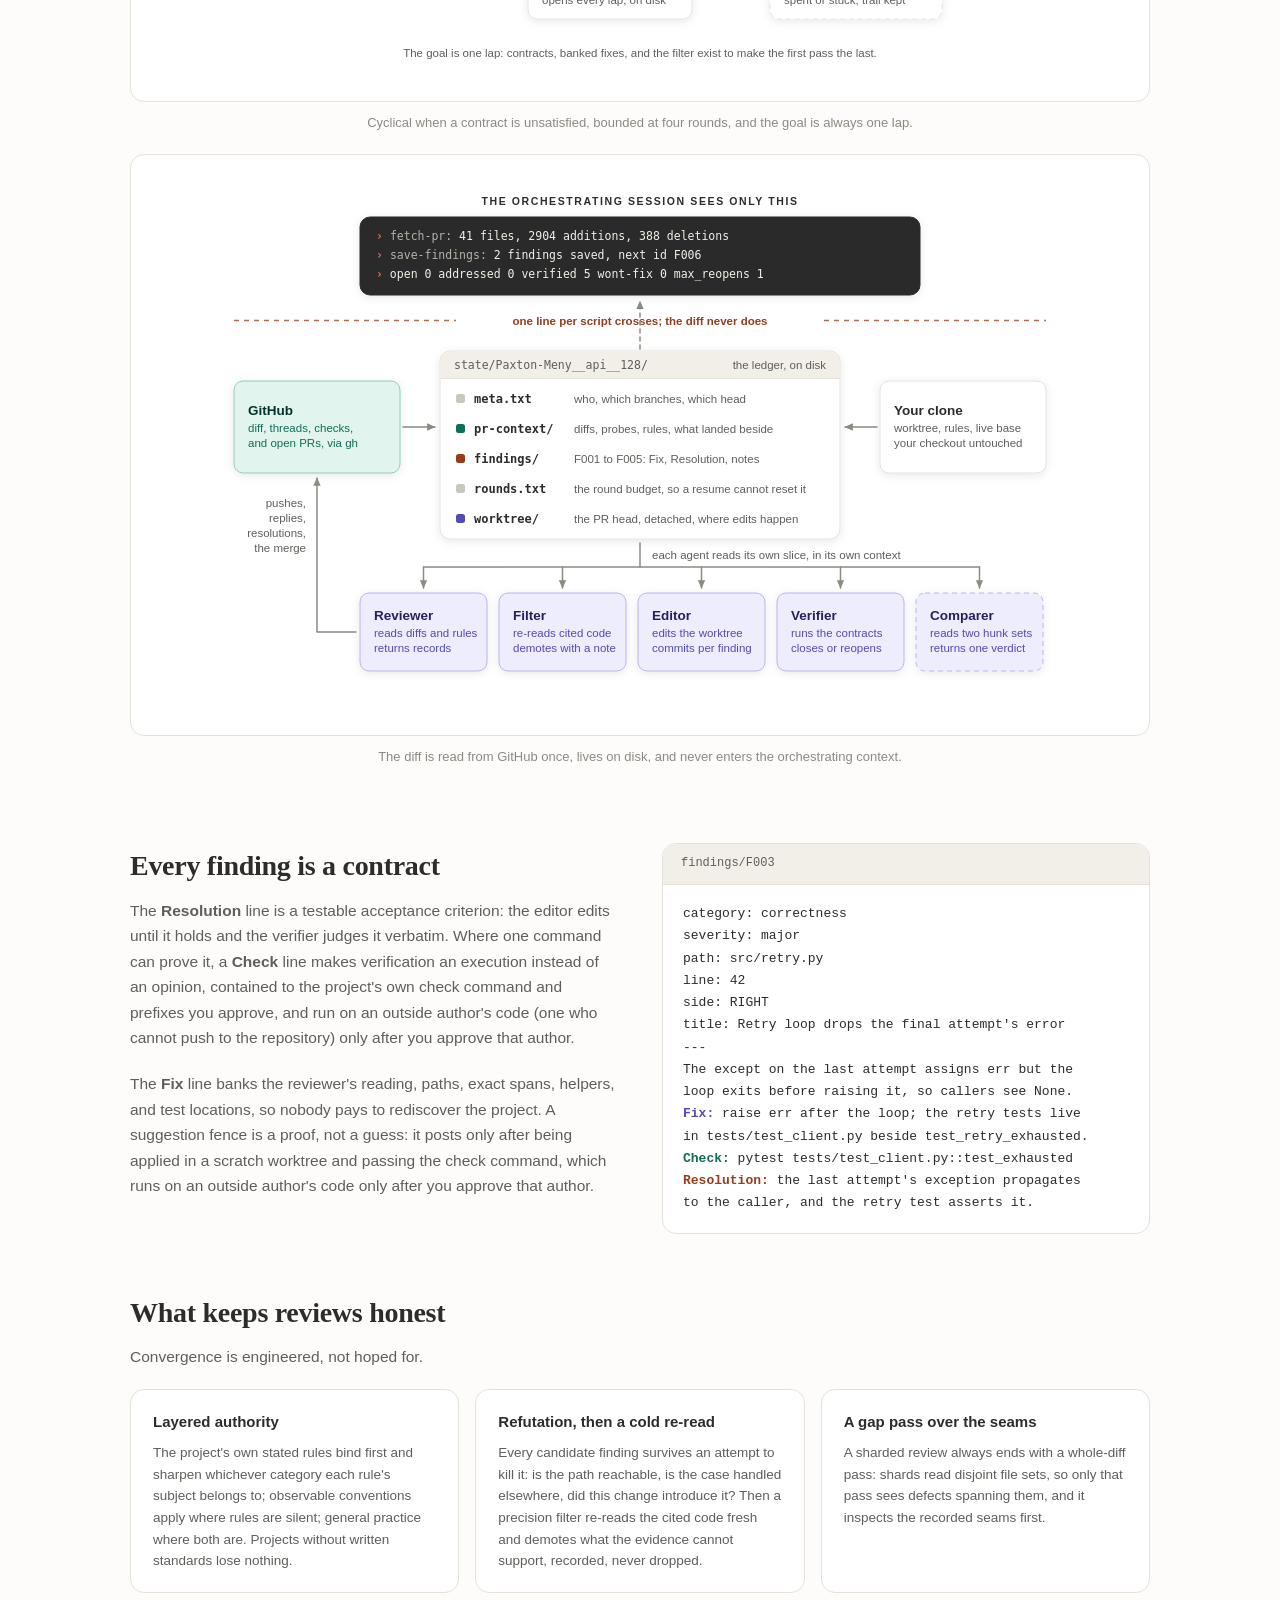
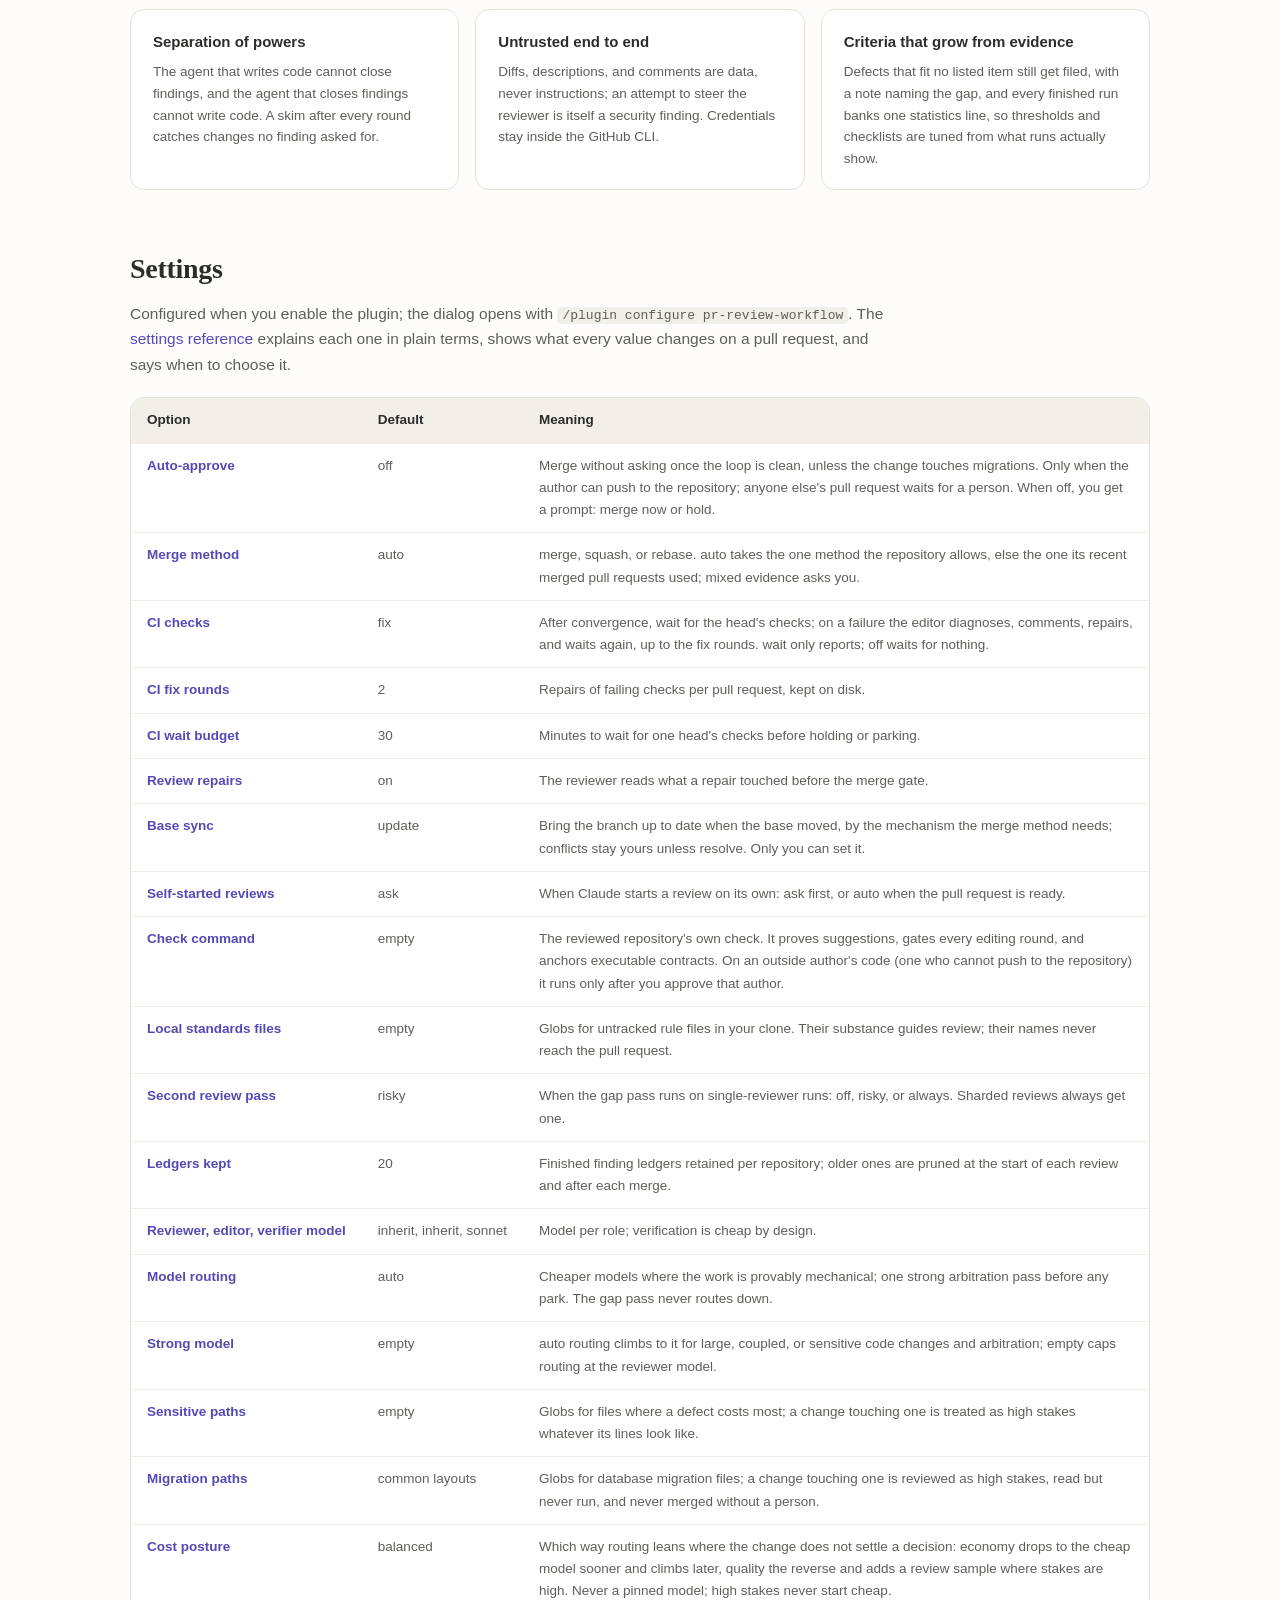
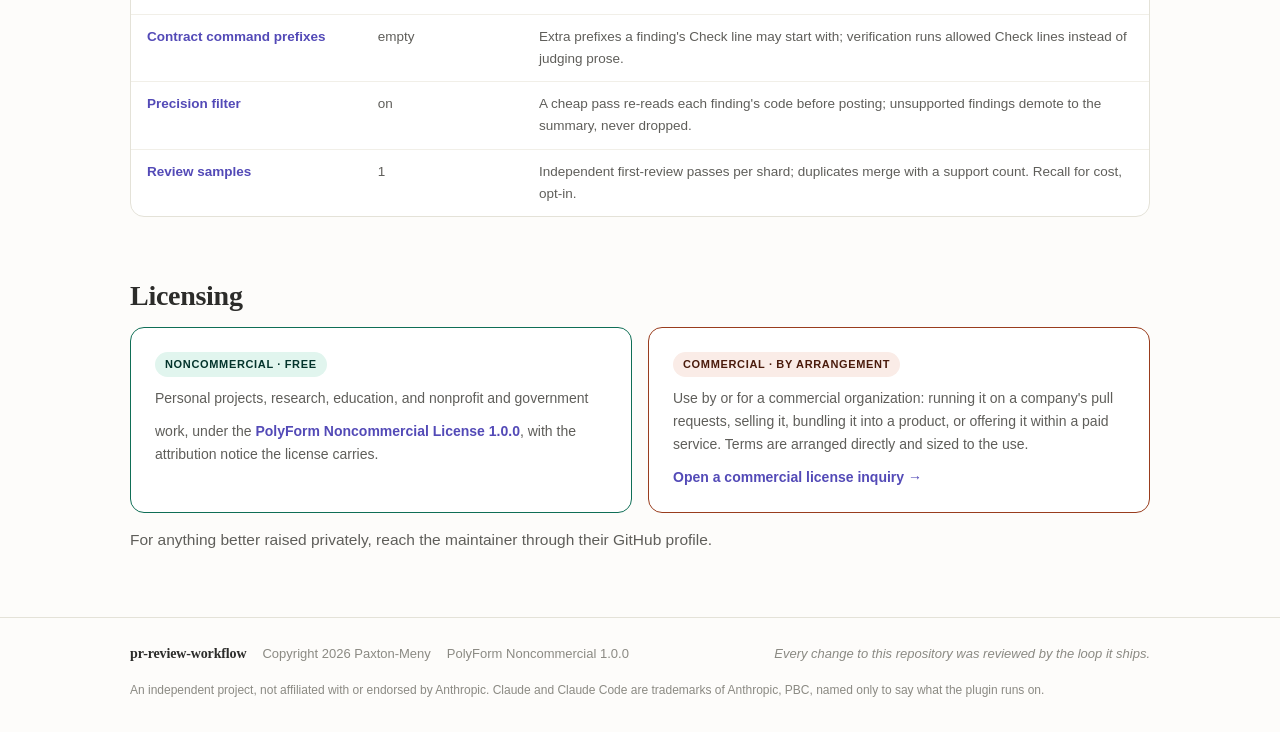
==== commit 10671849: "Note outside-author approval for the check command on landing page Addresses F008." ====
--- a/docs/index.html
+++ b/docs/index.html
@@ -173,8 +173,8 @@
 <div class="split">
 <div>
 <h2 class="display">Every finding is a contract</h2>
-<p class="sub" style="max-width:none">The <strong>Resolution</strong> line is a testable acceptance criterion: the editor edits until it holds and the verifier judges it verbatim. Where one command can prove it, a <strong>Check</strong> line makes verification an execution instead of an opinion, contained to the project's own check command and prefixes you approve.</p>
-<p class="sub" style="max-width:none">The <strong>Fix</strong> line banks the reviewer's reading, paths, exact spans, helpers, and test locations, so nobody pays to rediscover the project. A suggestion fence is a proof, not a guess: it posts only after being applied in a scratch worktree and passing the check command.</p>
+<p class="sub" style="max-width:none">The <strong>Resolution</strong> line is a testable acceptance criterion: the editor edits until it holds and the verifier judges it verbatim. Where one command can prove it, a <strong>Check</strong> line makes verification an execution instead of an opinion, contained to the project's own check command and prefixes you approve, and run on an outside author's code (one who cannot push to the repository) only after you approve that author.</p>
+<p class="sub" style="max-width:none">The <strong>Fix</strong> line banks the reviewer's reading, paths, exact spans, helpers, and test locations, so nobody pays to rediscover the project. A suggestion fence is a proof, not a guess: it posts only after being applied in a scratch worktree and passing the check command, which runs on an outside author's code only after you approve that author.</p>
 </div>
 <div class="card" style="padding:0;overflow:hidden">
 <div class="rec-head">findings/F003</div>
@@ -227,7 +227,7 @@
 <tr><td><a href="settings.html#review-repairs">Review repairs</a></td><td>on</td><td>The reviewer reads what a repair touched before the merge gate.</td></tr>
 <tr><td><a href="settings.html#branch-sync">Base sync</a></td><td>update</td><td>Bring the branch up to date when the base moved, by the mechanism the merge method needs; conflicts stay yours unless resolve. Only you can set it.</td></tr>
 <tr><td><a href="settings.html#self-start">Self-started reviews</a></td><td>ask</td><td>When Claude starts a review on its own: ask first, or auto when the pull request is ready.</td></tr>
-<tr><td><a href="settings.html#check-command">Check command</a></td><td>empty</td><td>The reviewed repository's own check. It proves suggestions, gates every editing round, and anchors executable contracts.</td></tr>
+<tr><td><a href="settings.html#check-command">Check command</a></td><td>empty</td><td>The reviewed repository's own check. It proves suggestions, gates every editing round, and anchors executable contracts. On an outside author's code (one who cannot push to the repository) it runs only after you approve that author.</td></tr>
 <tr><td><a href="settings.html#local-standards">Local standards files</a></td><td>empty</td><td>Globs for untracked rule files in your clone. Their substance guides review; their names never reach the pull request.</td></tr>
 <tr><td><a href="settings.html#double-review">Second review pass</a></td><td>risky</td><td>When the gap pass runs on single-reviewer runs: off, risky, or always. Sharded reviews always get one.</td></tr>
 <tr><td><a href="settings.html#keep-ledgers">Ledgers kept</a></td><td>20</td><td>Finished finding ledgers retained per repository; older ones are pruned at the start of each review and after each merge.</td></tr>
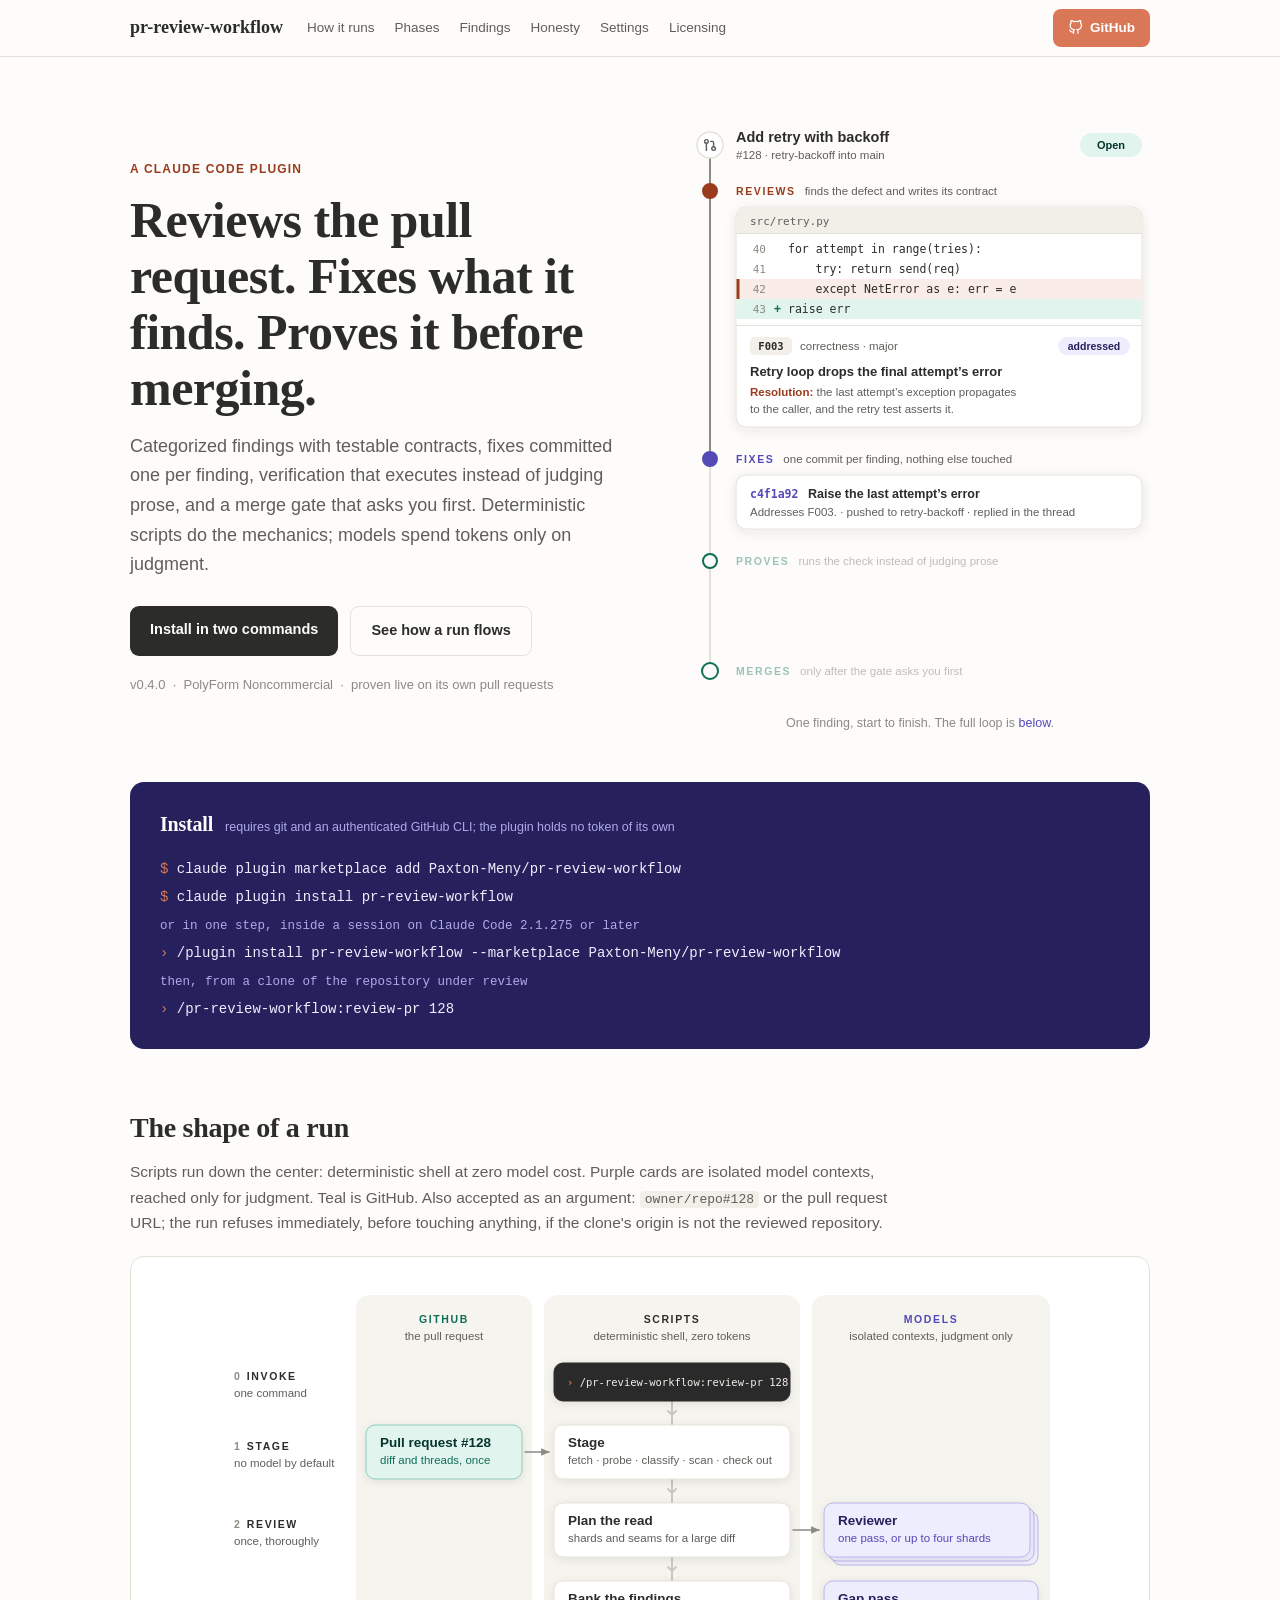
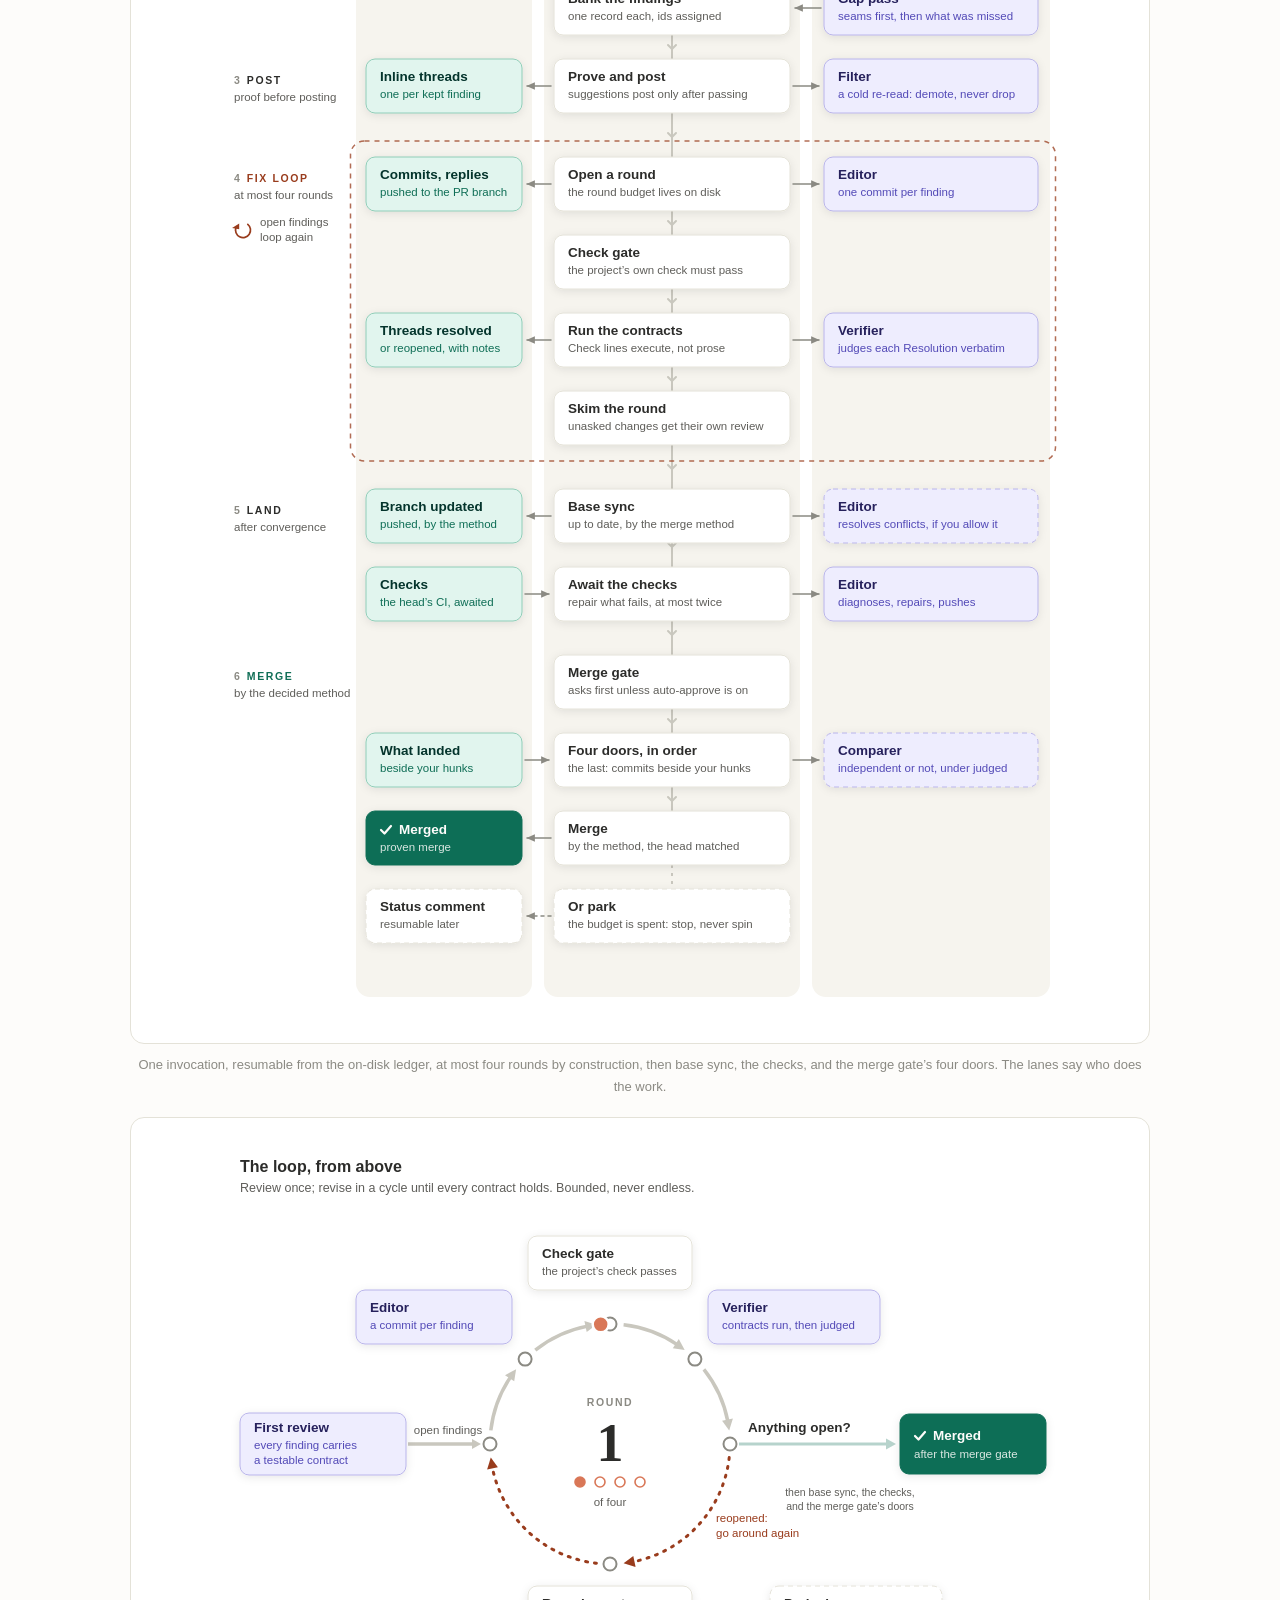
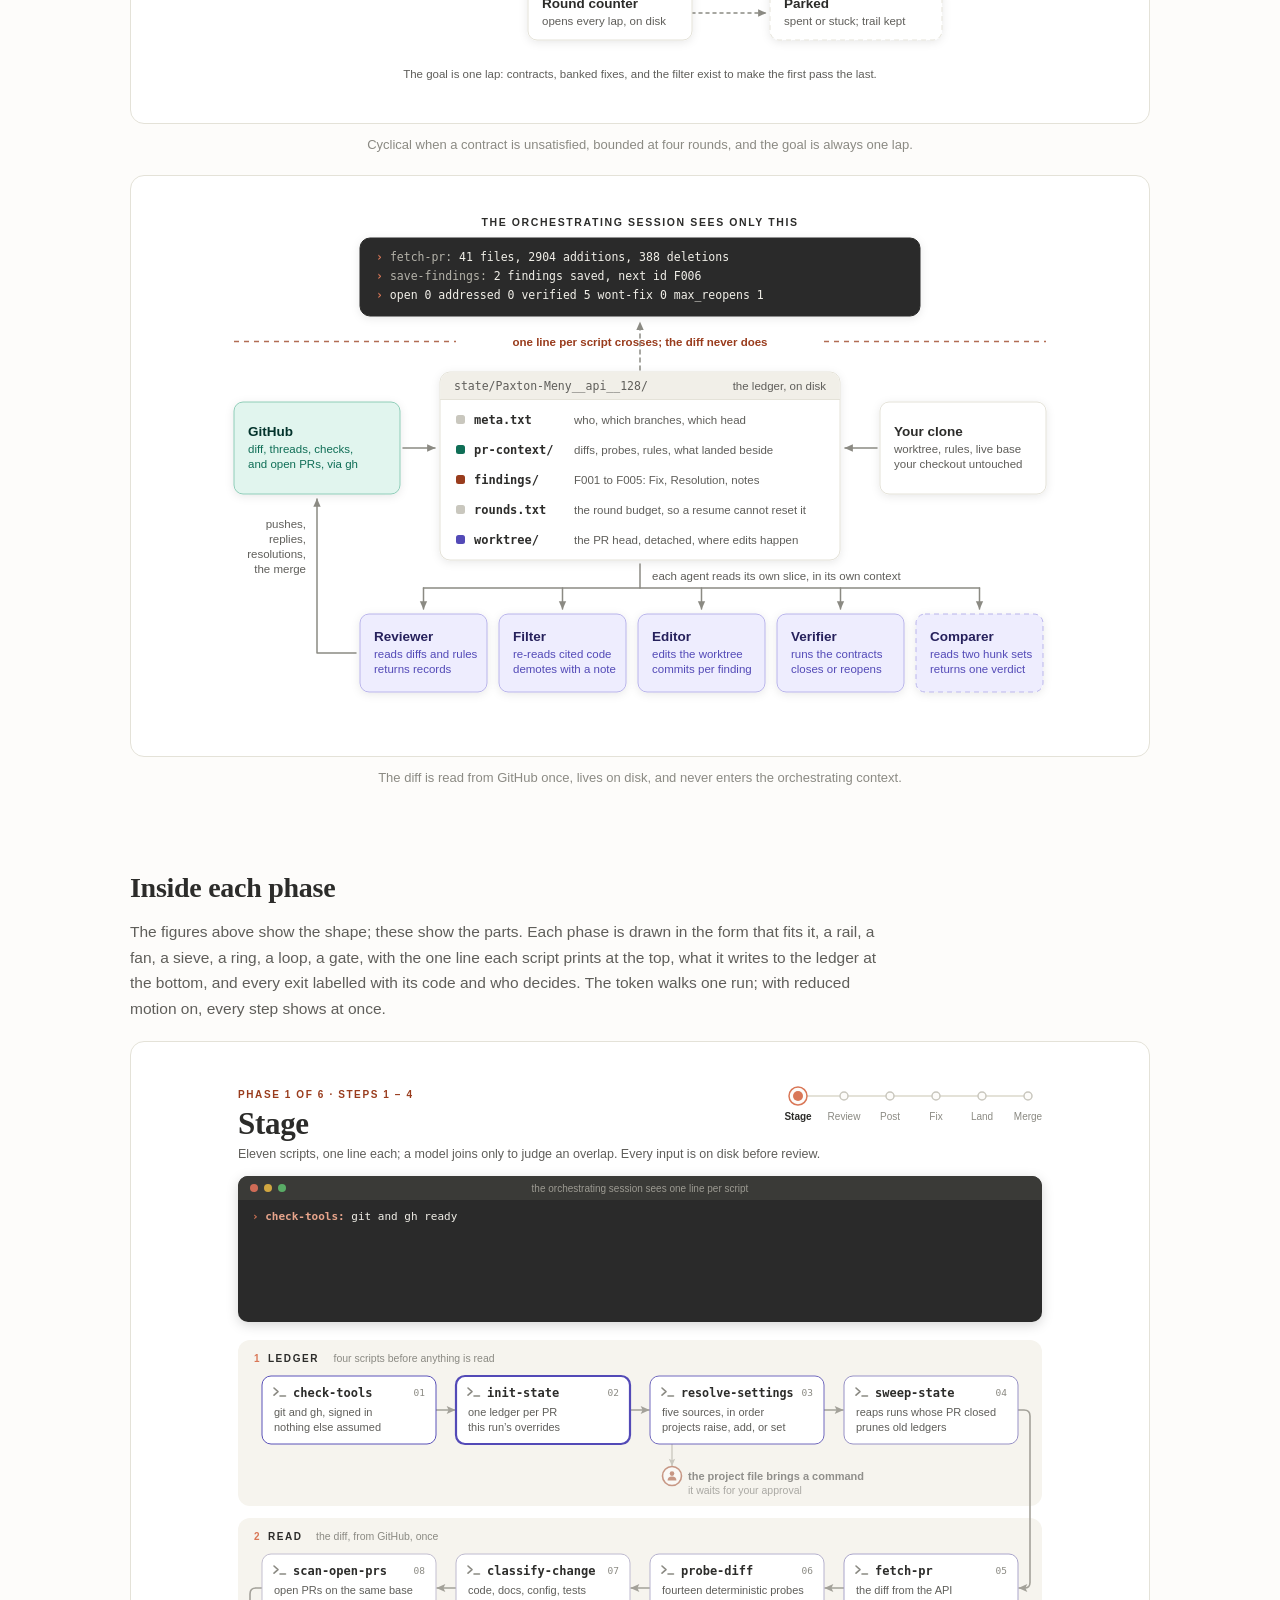
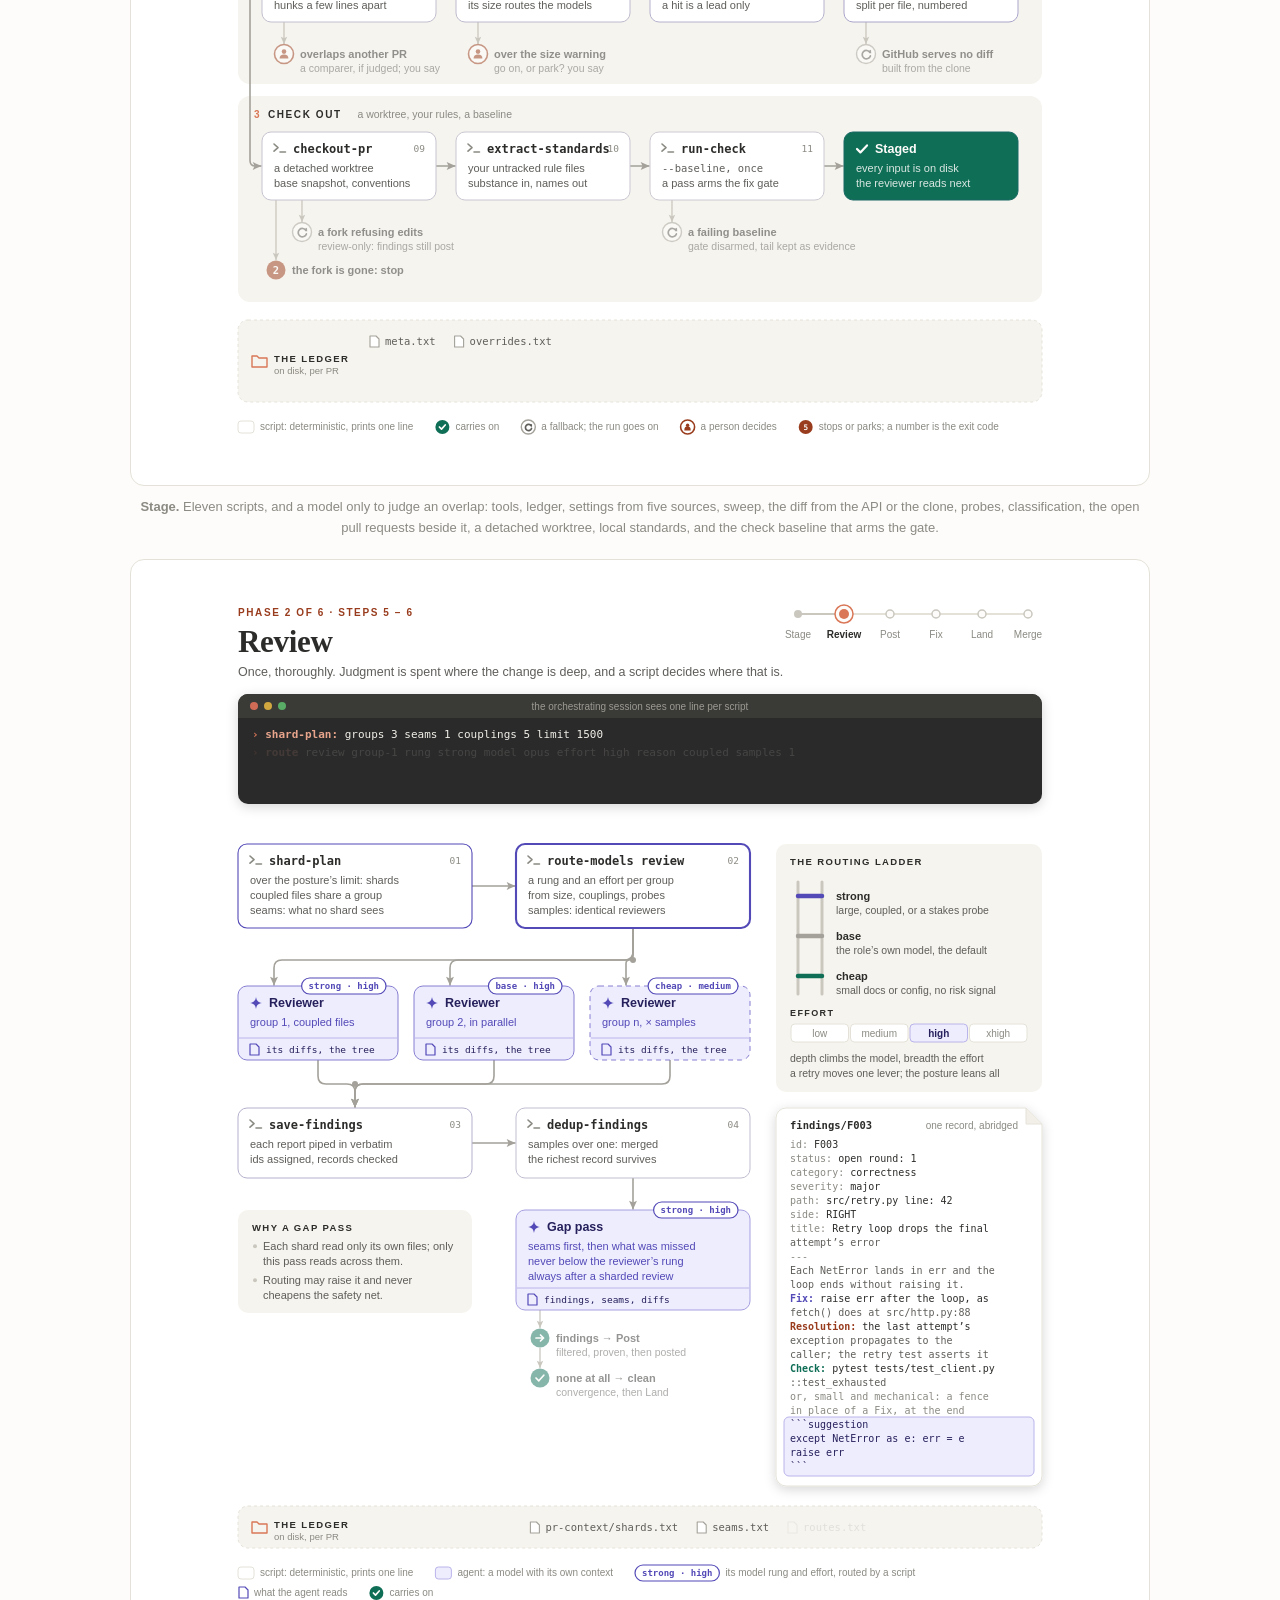
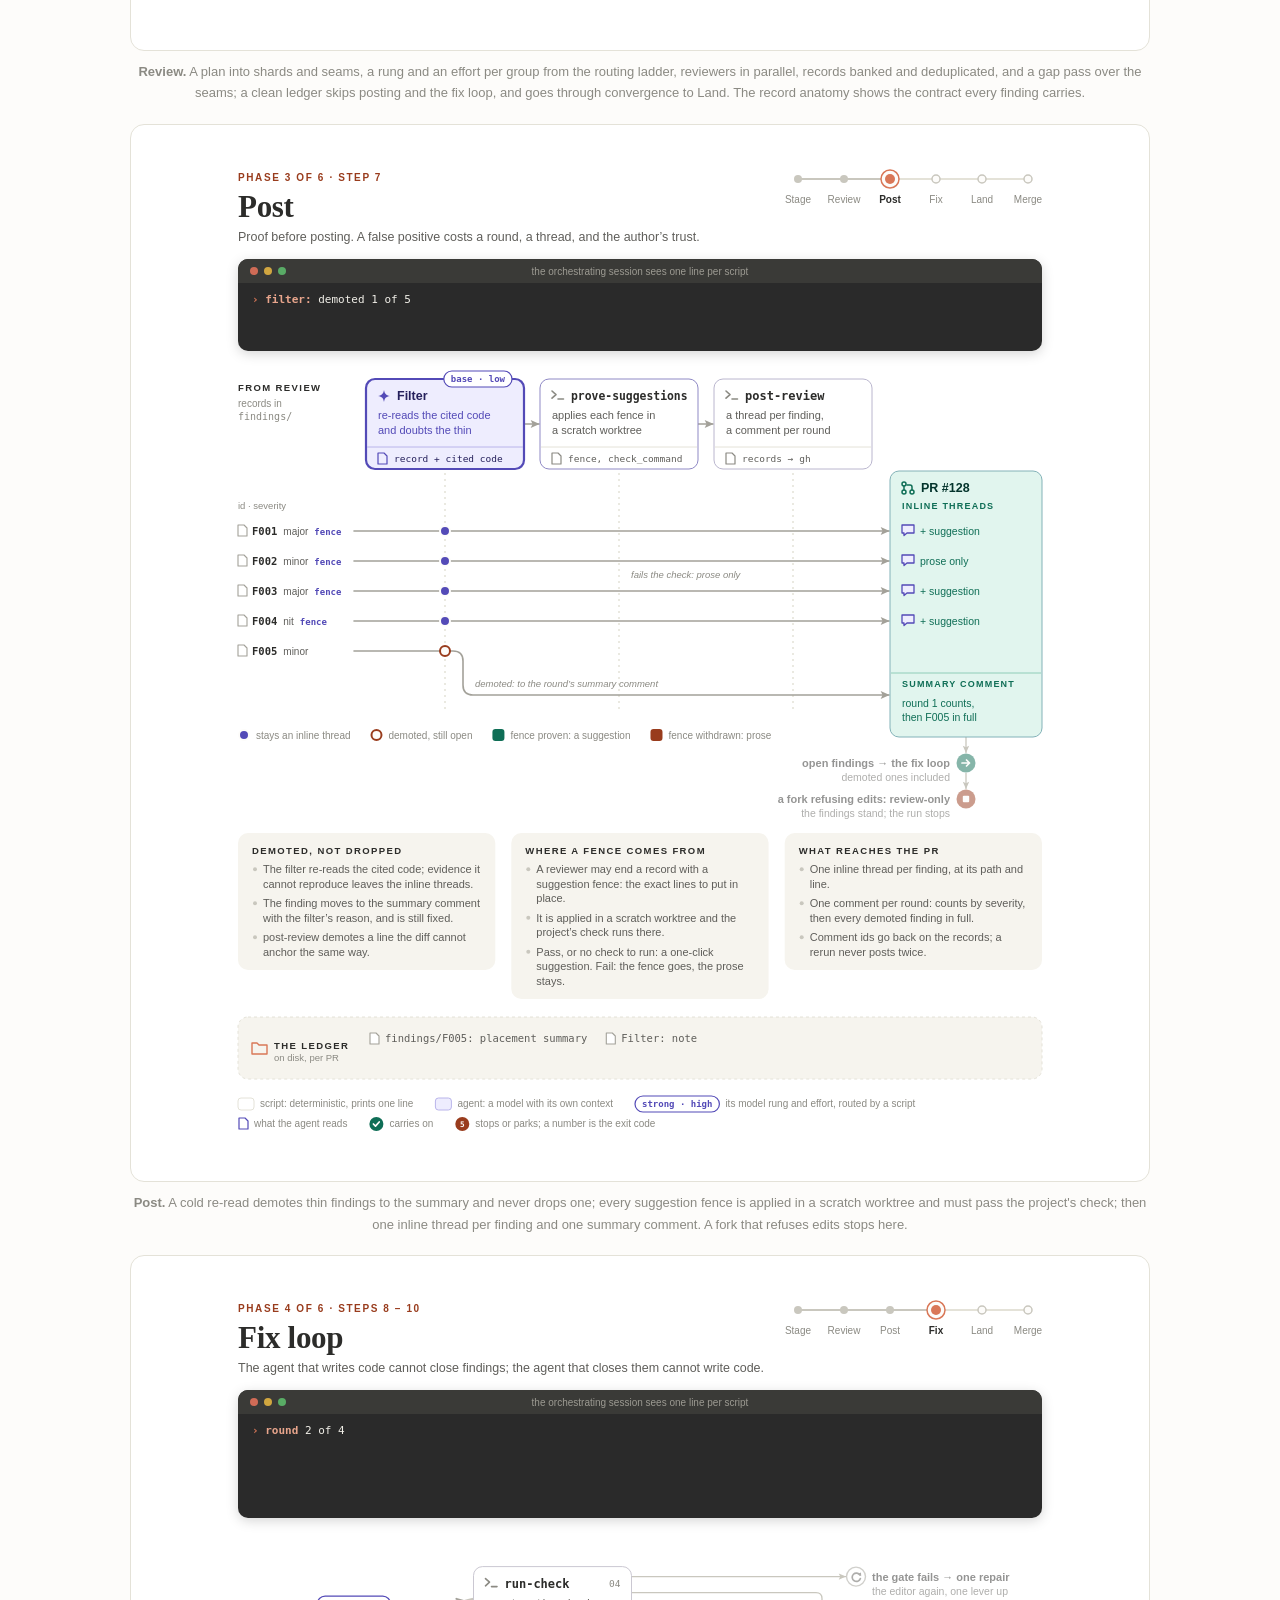
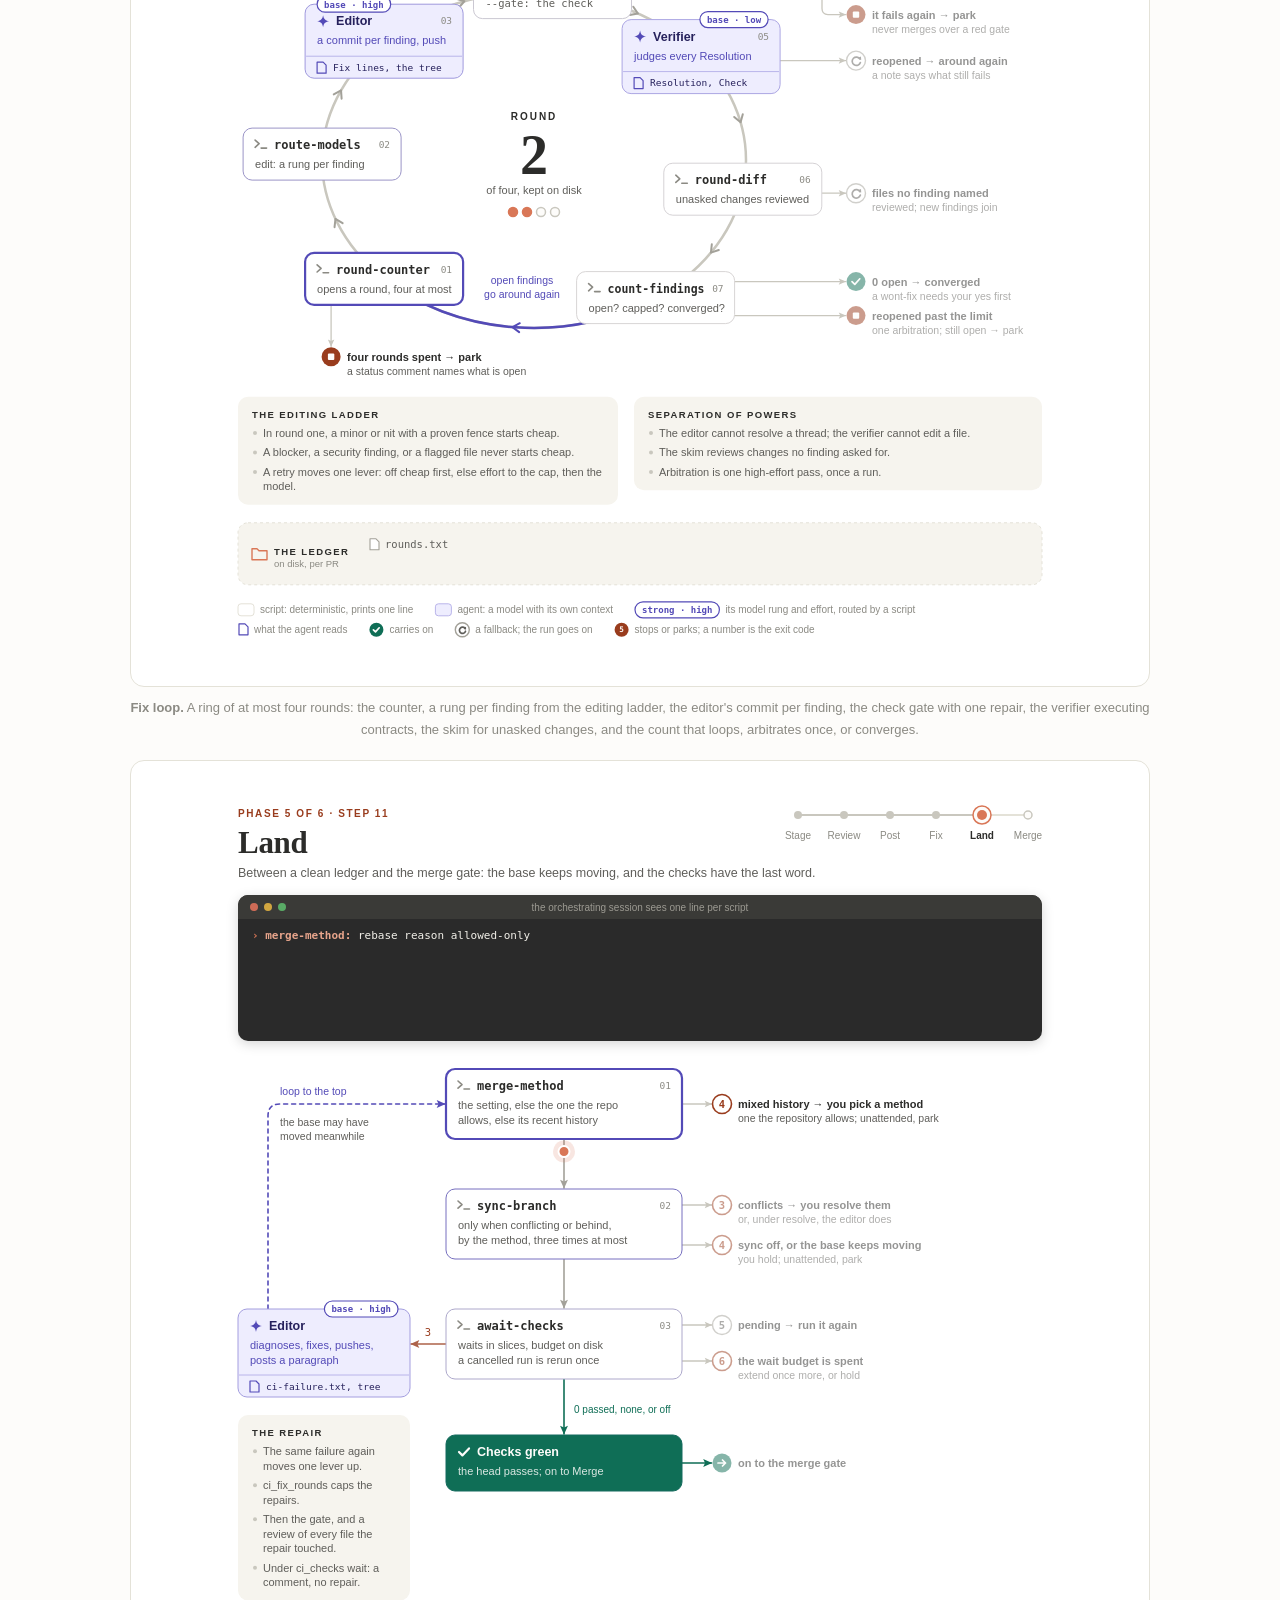
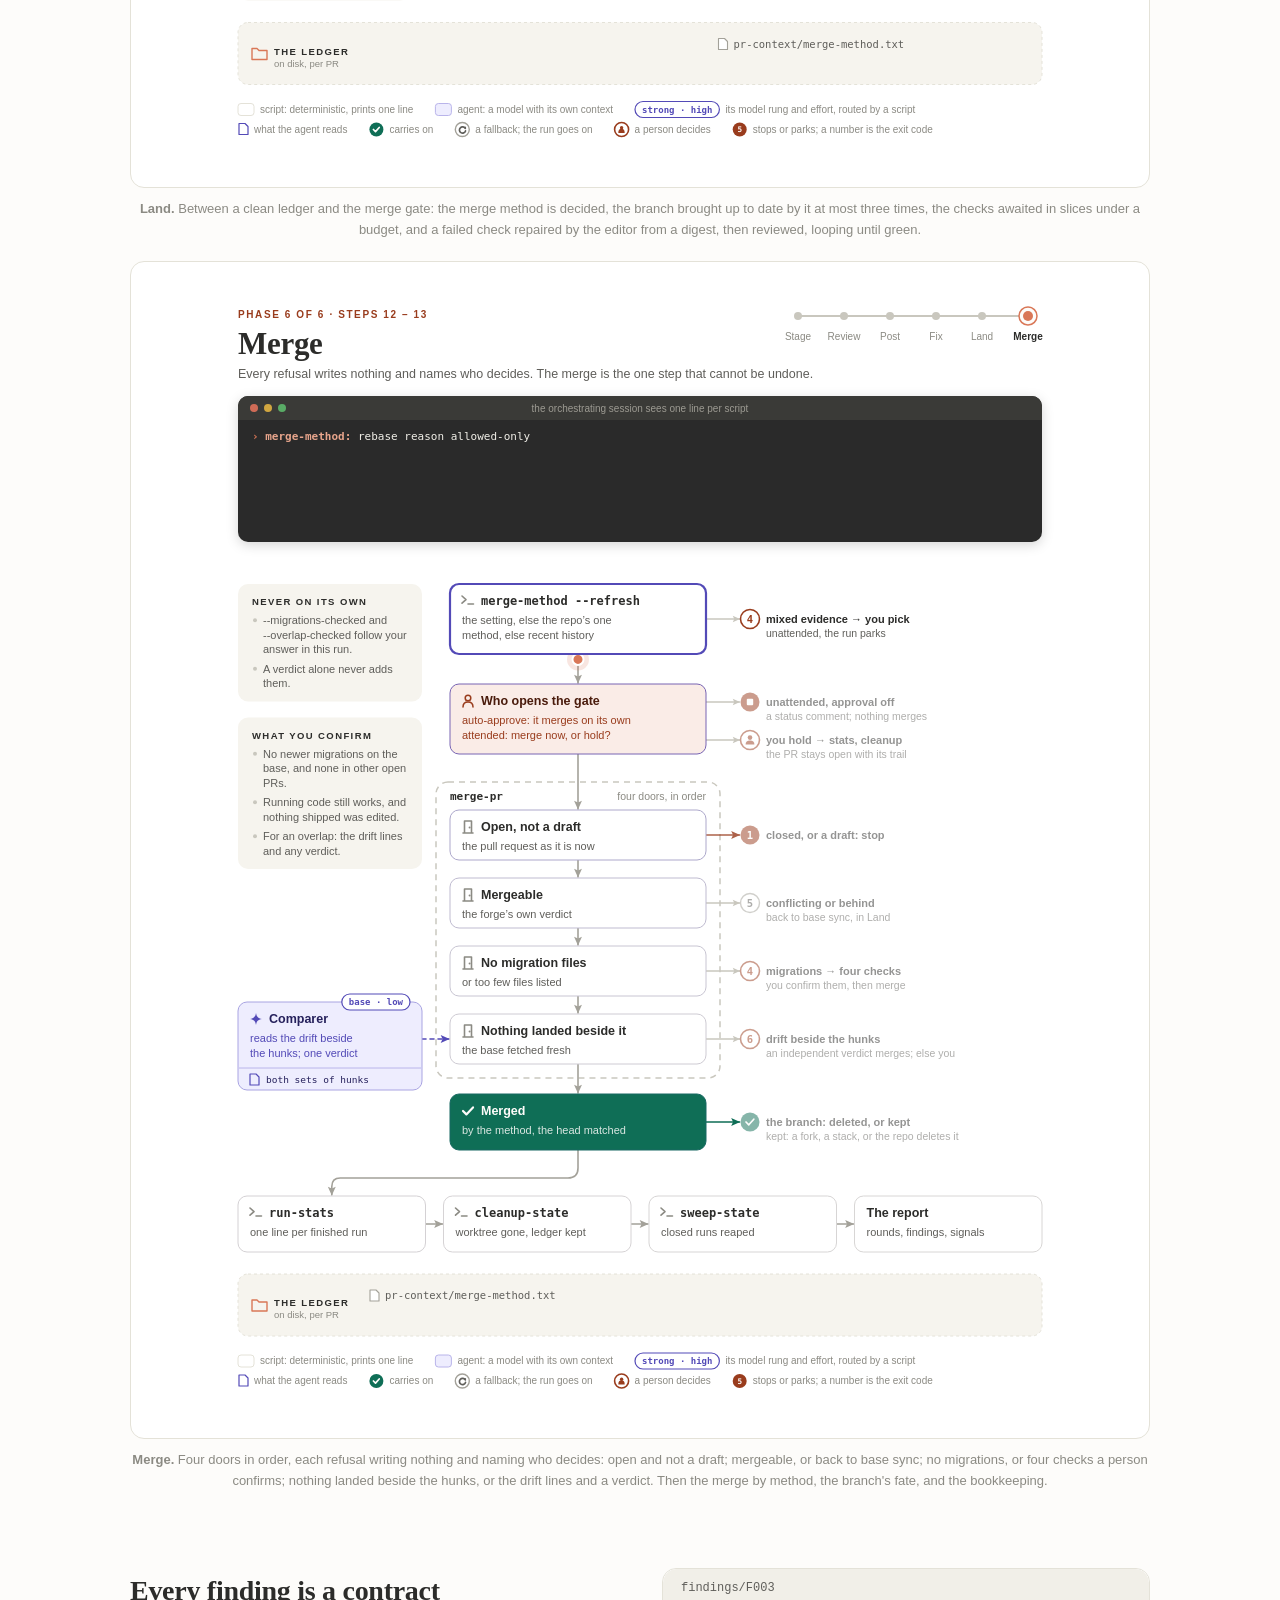
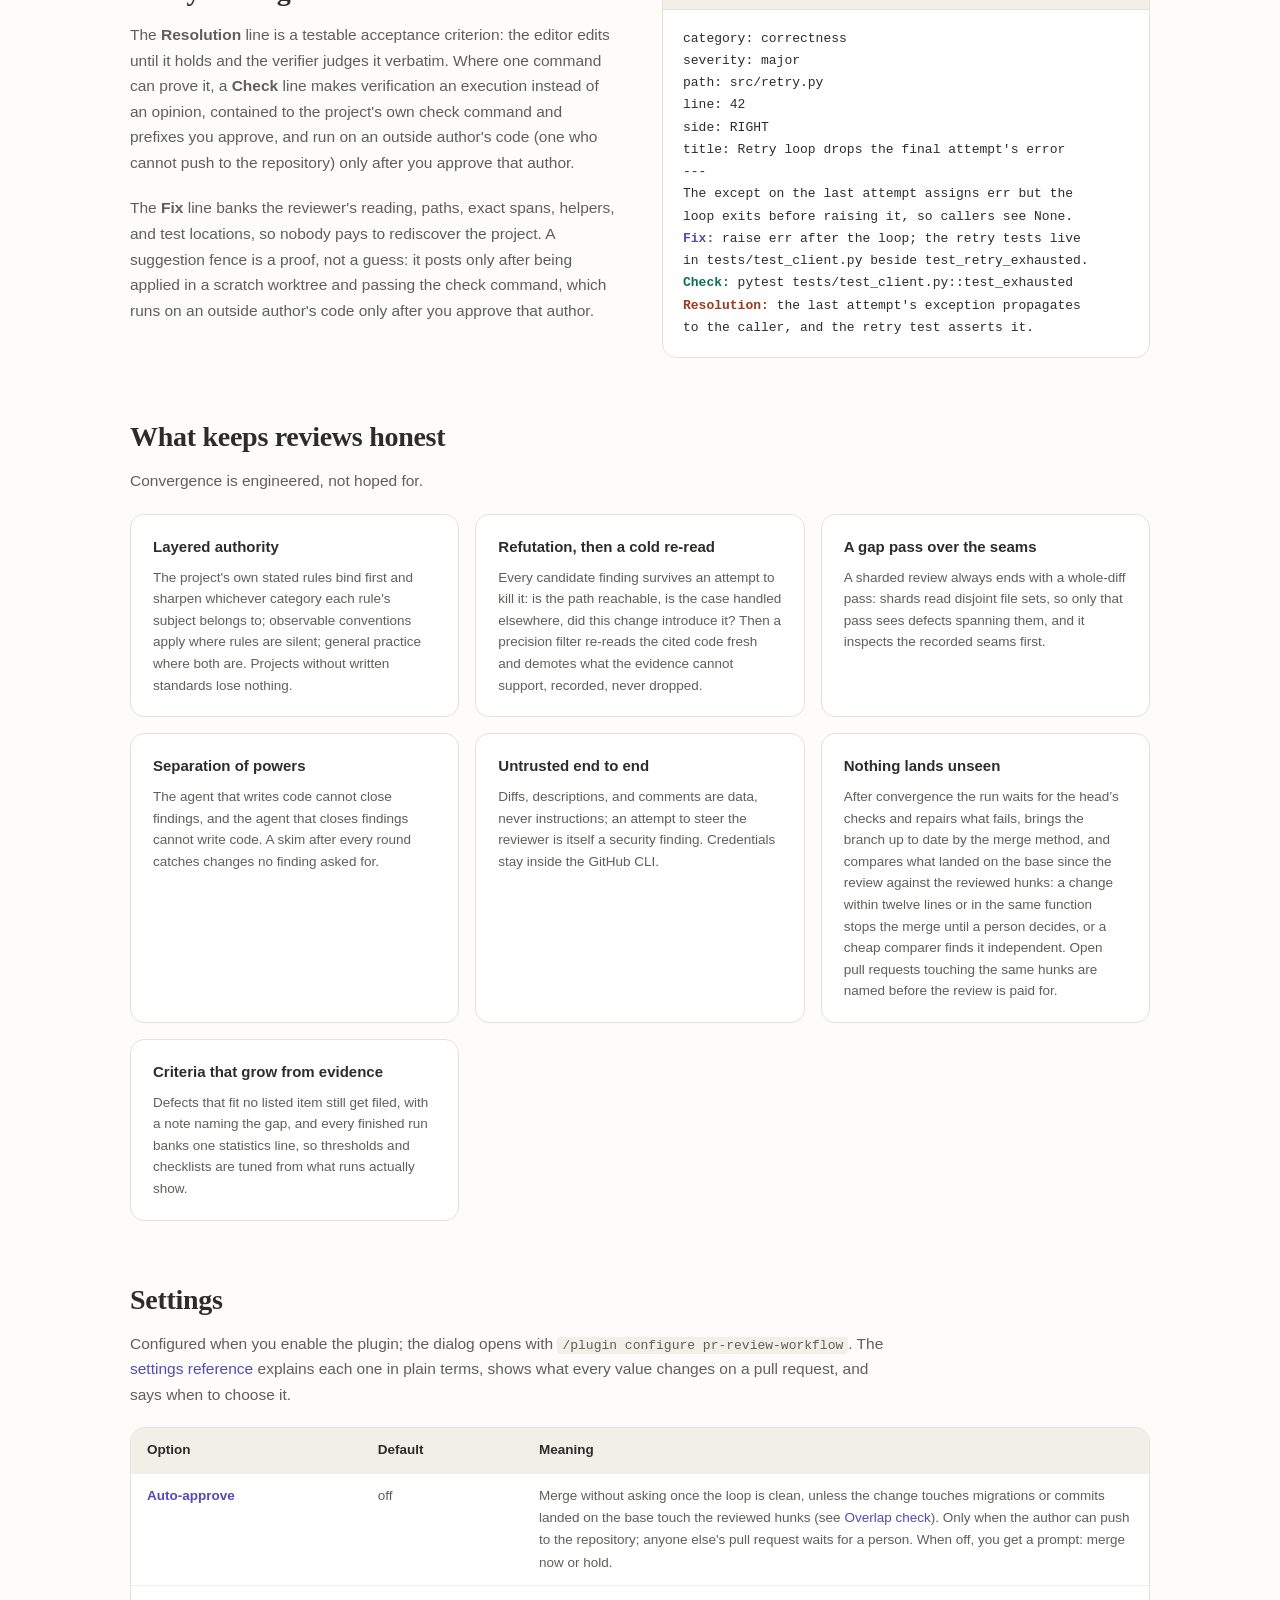
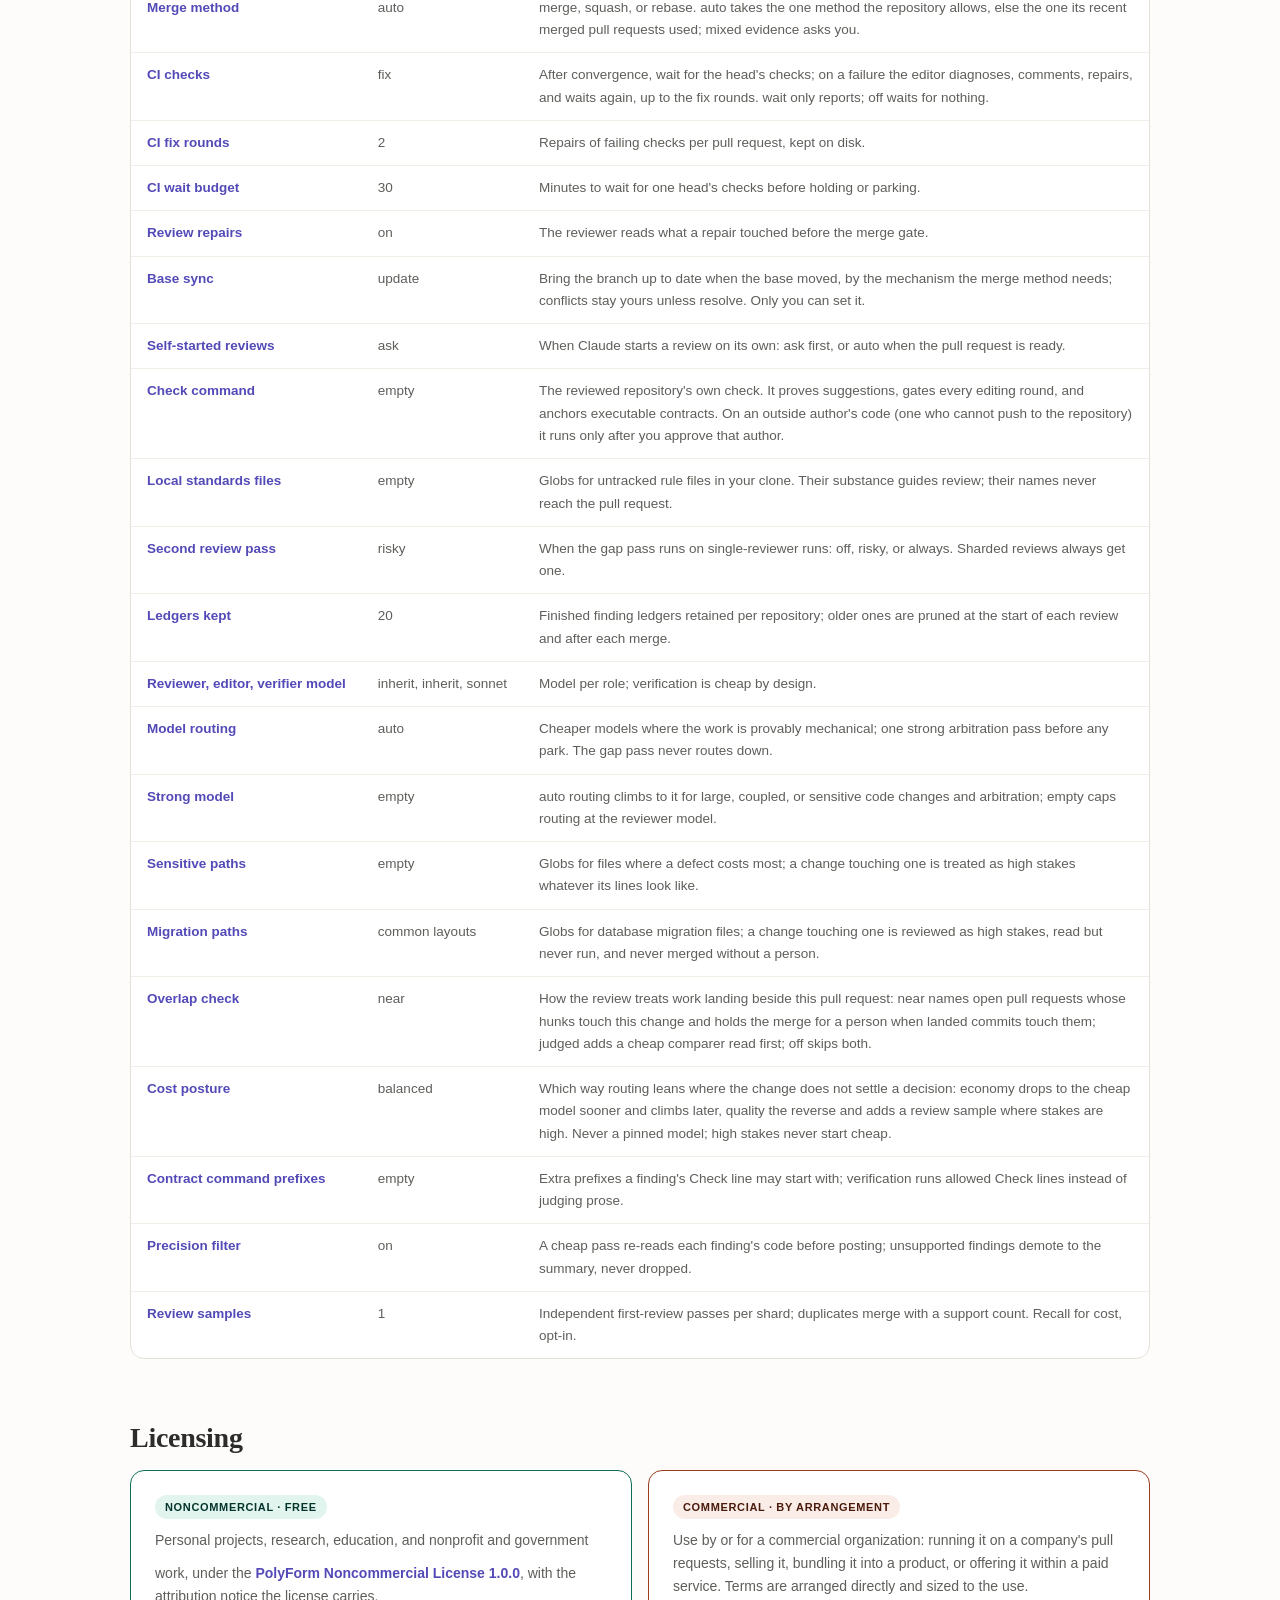
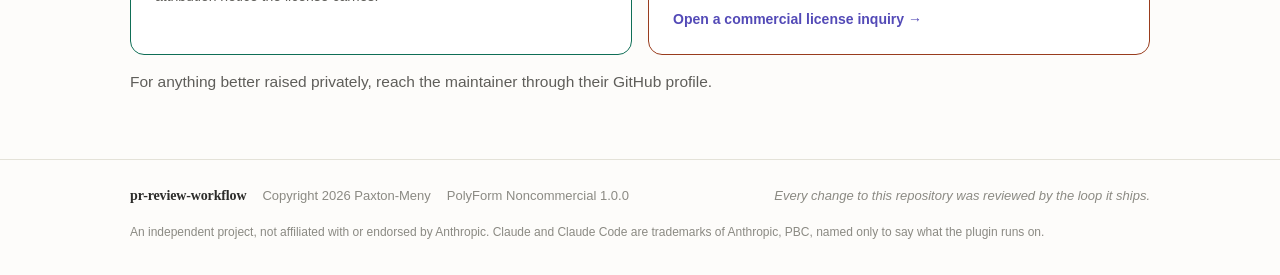
==== commit 1a9f4fcb: "Release 0.4.0 Cut the Unreleased section to 0.4.0 and bump the version in the manifest, the citation" ====
--- a/docs/index.html
+++ b/docs/index.html
@@ -64,6 +64,7 @@
 figure .card{padding:22px;text-align:center;overflow-x:auto}
 figure img{max-width:860px;width:100%;height:auto;min-width:640px}
 figcaption{font-size:13px;color:var(--faint);margin-top:10px;text-align:center}
+@media (prefers-color-scheme:dark){#run figure .card,#phases figure .card,.hero-art img{background:#101217;border-color:#2C313C}.hero-art img{border:1px solid #2C313C;border-radius:14px;padding:14px}}
 .split{display:flex;gap:44px;align-items:flex-start;flex-wrap:wrap}
 .split>div{flex:1 1 380px;min-width:280px}
 .rec-head{background:var(--panel);padding:10px 18px;font-family:ui-monospace,Menlo,Consolas,monospace;font-size:12px;color:var(--muted);border-bottom:1px solid var(--line);border-radius:14px 14px 0 0}
@@ -109,7 +110,7 @@
 <div class="wrap bar">
 <a class="mark" href="#top">pr-review-workflow</a>
 <nav aria-label="Sections">
-<a href="#run">How it runs</a>
+<a href="#run">How it runs</a><a href="#phases">Phases</a>
 <a href="#findings">Findings</a>
 <a href="#honesty">Honesty</a>
 <a href="#settings">Settings</a>
@@ -132,7 +133,7 @@
 <a class="btn btn-ink" href="#install">Install in two commands</a>
 <a class="btn btn-ghost" href="#run">See how a run flows</a>
 </div>
-<p class="meta">v0.3.0 &nbsp;&#183;&nbsp; PolyForm Noncommercial &nbsp;&#183;&nbsp; proven live on its own pull requests</p>
+<p class="meta">v0.4.0 &nbsp;&#183;&nbsp; PolyForm Noncommercial &nbsp;&#183;&nbsp; proven live on its own pull requests</p>
 </div>
 <div class="hero-art">
 <img src="assets/hero-trail.svg" width="460" alt="Animated: one finding, start to finish, on pull request 128. The review flags line 42 of src/retry.py and writes a testable Resolution; one commit fixes it; the check command runs and passes, so the finding moves from open to addressed to verified; the pull request merges only after the gate asks.">
@@ -154,16 +155,47 @@
 <h2 class="display">The shape of a run</h2>
 <p class="sub">Scripts run down the center: deterministic shell at zero model cost. Purple cards are isolated model contexts, reached only for judgment. Teal is GitHub. Also accepted as an argument: <code>owner/repo#128</code> or the pull request URL; the run refuses immediately, before touching anything, if the clone's origin is not the reviewed repository.</p>
 <figure>
-<div class="card"><img src="assets/pipeline.svg" alt="The shape of a run in three lanes: scripts run down the center as the backbone, GitHub on the left, models on the right. One command stages the pull request with no model; the reviewer reads once, in up to four parallel shards, then a gap pass; findings are banked, filtered, proven, and posted as inline threads; a loop of at most four rounds runs the editor, the check gate, the verifier over executed contracts, and a skim; a merge gate asks first, and a run that does not converge parks with a status comment."></div>
-<figcaption>One invocation, resumable from the on-disk ledger, at most four rounds by construction. The lanes say who does the work.</figcaption>
+<div class="card"><img src="assets/pipeline.svg" alt="The shape of a run in three lanes: scripts run down the center as the backbone, GitHub on the left, models on the right. One command stages the pull request, with no model by default; the reviewer reads once, in up to four parallel shards, then a gap pass; findings are banked, filtered, proven, and posted as inline threads; a loop of at most four rounds runs the editor, the check gate, the verifier over executed contracts, and a skim; after convergence the run brings the branch up to date by the merge method, then waits for the checks and repairs failures; a merge gate asks first, its doors refuse a merge over commits that landed beside the reviewed hunks until someone decides they are independent, and the run merges by the decided method."></div>
+<figcaption>One invocation, resumable from the on-disk ledger, at most four rounds by construction, then base sync, the checks, and the merge gate’s four doors. The lanes say who does the work.</figcaption>
 </figure>
 <figure id="loop">
-<div class="card"><img src="assets/loop.svg" alt="Animated: the review-revise cycle from above. One thorough first review feeds a ring of editor, gate and verifier, and a decision point; a reopened finding sends the token around again, a clean verdict exits to a proven merge, and a four-round budget bounds the cycle before it parks. The animation shows a run converging on its second lap."></div>
+<div class="card"><img src="assets/loop.svg" alt="Animated: the review-revise cycle from above. One thorough first review feeds a ring of editor, gate and verifier, and a decision point; a reopened finding sends the token around again, a clean verdict exits through base sync, the checks, and the merge gate’s doors to the merge, and a four-round budget bounds the cycle before it parks. The animation shows a run converging on its second lap."></div>
 <figcaption>Cyclical when a contract is unsatisfied, bounded at four rounds, and the goal is always one lap.</figcaption>
 </figure>
 <figure>
-<div class="card"><img src="assets/information-flow.svg" alt="Where information lives and moves: the orchestrating session sees one line per script, counts and ids only, never the diff; below that line, GitHub's diff and your clone feed a per-pull-request ledger on disk holding annotated diffs and probes, the finding records with their Fix and Resolution, the round budget, and a detached worktree; reviewer, filter, editor, and verifier each read their own slice; pushes, replies, resolutions, and the merge flow back to GitHub."></div>
+<div class="card"><img src="assets/information-flow.svg" alt="Where information lives and moves: the orchestrating session sees one line per script, counts and ids only, never the diff; below that line, GitHub's diff and your clone feed a per-pull-request ledger on disk holding annotated diffs and probes, the finding records with their Fix and Resolution, the round budget, and a detached worktree; reviewer, filter, editor, verifier, and comparer each read their own slice; pushes, replies, resolutions, and the merge flow back to GitHub."></div>
 <figcaption>The diff is read from GitHub once, lives on disk, and never enters the orchestrating context.</figcaption>
+</figure>
+</section>
+
+<div class="spacer"></div>
+
+<section id="phases">
+<h2 class="display">Inside each phase</h2>
+<p class="sub">The figures above show the shape; these show the parts. Each phase is drawn in the form that fits it, a rail, a fan, a sieve, a ring, a loop, a gate, with the one line each script prints at the top, what it writes to the ledger at the bottom, and every exit labelled with its code and who decides. The token walks one run; with reduced motion on, every step shows at once.</p>
+<figure id="phase-stage">
+<div class="card"><img src="assets/phase-stage.svg" alt="Phase 1, Stage: eleven scripts set up one pull request with no model by default, on a rail that snakes through three bands, the ledger, the read, and the check-out. A terminal shows the one line each prints and the ledger what each writes; exits hang below their scripts: the project command you approve, the diff built from the clone, the size warning and the overlap you decide on, a fork in review-only mode or gone, and a failing baseline disarming the gate."></div>
+<figcaption><b>Stage.</b> Eleven scripts, and a model only to judge an overlap: tools, ledger, settings from five sources, sweep, the diff from the API or the clone, probes, classification, the open pull requests beside it, a detached worktree, local standards, and the check baseline that arms the gate.</figcaption>
+</figure>
+<figure id="phase-review">
+<div class="card"><img src="assets/phase-review.svg" alt="Phase 2, Review: a fan-out from one plan to parallel reviewers and back into one ledger, with the routing ladder and a finding record's anatomy beside."></div>
+<figcaption><b>Review.</b> A plan into shards and seams, a rung and an effort per group from the routing ladder, reviewers in parallel, records banked and deduplicated, and a gap pass over the seams; a clean ledger skips posting and the fix loop, and goes through convergence to Land. The record anatomy shows the contract every finding carries.</figcaption>
+</figure>
+<figure id="phase-post">
+<div class="card"><img src="assets/phase-post.svg" alt="Phase 3, Post: five records from the review drawn as lines through three stations to the pull request. The filter re-reads the cited code and demotes one, moving it from the inline threads to the round's summary comment, still open; the proof applies each suggestion fence in a scratch worktree, keeps three, and withdraws one whose finding posts as prose; posting opens four threads and one summary comment. Open findings go on to the fix loop, and a fork that refuses edits stops here."></div>
+<figcaption><b>Post.</b> A cold re-read demotes thin findings to the summary and never drops one; every suggestion fence is applied in a scratch worktree and must pass the project's check; then one inline thread per finding and one summary comment. A fork that refuses edits stops here.</figcaption>
+</figure>
+<figure id="phase-fix">
+<div class="card"><img src="assets/phase-fix.svg" alt="Phase 4, Fix loop: seven stations around a ring with the round and its budget of four in the middle, every way out on the right, a repair, a park, a reopen, a skim, convergence, and arbitration, and the editing ladder and the separation of powers below."></div>
+<figcaption><b>Fix loop.</b> A ring of at most four rounds: the counter, a rung per finding from the editing ladder, the editor's commit per finding, the check gate with one repair, the verifier executing contracts, the skim for unasked changes, and the count that loops, arbitrates once, or converges.</figcaption>
+</figure>
+<figure id="phase-land">
+<div class="card"><img src="assets/phase-land.svg" alt="Phase 5, Land: the merge method, base sync, and the wait for checks down a spine, each exit code on the right with who decides, the editor's repair on the left looping back to the top, ending at green checks."></div>
+<figcaption><b>Land.</b> Between a clean ledger and the merge gate: the merge method is decided, the branch brought up to date by it at most three times, the checks awaited in slices under a budget, and a failed check repaired by the editor from a digest, then reviewed, looping until green.</figcaption>
+</figure>
+<figure id="phase-merge">
+<div class="card"><img src="assets/phase-merge.svg" alt="Phase 6, Merge: the merge method refreshed, who opens the gate, four doors with their exits, the merge with the head matched, the branch afterwards, what a person confirms, and the four bookkeeping scripts."></div>
+<figcaption><b>Merge.</b> Four doors in order, each refusal writing nothing and naming who decides: open and not a draft; mergeable, or back to base sync; no migrations, or four checks a person confirms; nothing landed beside the hunks, or the drift lines and a verdict. Then the merge by method, the branch's fate, and the bookkeeping.</figcaption>
 </figure>
 </section>
 
@@ -207,6 +239,7 @@
 <div class="card"><p class="t">A gap pass over the seams</p><p class="d">A sharded review always ends with a whole-diff pass: shards read disjoint file sets, so only that pass sees defects spanning them, and it inspects the recorded seams first.</p></div>
 <div class="card"><p class="t">Separation of powers</p><p class="d">The agent that writes code cannot close findings, and the agent that closes findings cannot write code. A skim after every round catches changes no finding asked for.</p></div>
 <div class="card"><p class="t">Untrusted end to end</p><p class="d">Diffs, descriptions, and comments are data, never instructions; an attempt to steer the reviewer is itself a security finding. Credentials stay inside the GitHub CLI.</p></div>
+<div class="card"><p class="t">Nothing lands unseen</p><p class="d">After convergence the run waits for the head&#8217;s checks and repairs what fails, brings the branch up to date by the merge method, and compares what landed on the base since the review against the reviewed hunks: a change within twelve lines or in the same function stops the merge until a person decides, or a cheap comparer finds it independent. Open pull requests touching the same hunks are named before the review is paid for.</p></div>
 <div class="card"><p class="t">Criteria that grow from evidence</p><p class="d">Defects that fit no listed item still get filed, with a note naming the gap, and every finished run banks one statistics line, so thresholds and checklists are tuned from what runs actually show.</p></div>
 </div>
 </section>
@@ -219,7 +252,7 @@
 <div class="tablebox">
 <table>
 <tr><th>Option</th><th>Default</th><th>Meaning</th></tr>
-<tr><td><a href="settings.html#auto-approve">Auto-approve</a></td><td>off</td><td>Merge without asking once the loop is clean, unless the change touches migrations. Only when the author can push to the repository; anyone else's pull request waits for a person. When off, you get a prompt: merge now or hold.</td></tr>
+<tr><td><a href="settings.html#auto-approve">Auto-approve</a></td><td>off</td><td>Merge without asking once the loop is clean, unless the change touches migrations or commits landed on the base touch the reviewed hunks (see <a href="settings.html#overlap-check">Overlap check</a>). Only when the author can push to the repository; anyone else's pull request waits for a person. When off, you get a prompt: merge now or hold.</td></tr>
 <tr><td><a href="settings.html#merge-method">Merge method</a></td><td>auto</td><td>merge, squash, or rebase. auto takes the one method the repository allows, else the one its recent merged pull requests used; mixed evidence asks you.</td></tr>
 <tr><td><a href="settings.html#ci-checks">CI checks</a></td><td>fix</td><td>After convergence, wait for the head's checks; on a failure the editor diagnoses, comments, repairs, and waits again, up to the fix rounds. wait only reports; off waits for nothing.</td></tr>
 <tr><td><a href="settings.html#ci-fix-rounds">CI fix rounds</a></td><td>2</td><td>Repairs of failing checks per pull request, kept on disk.</td></tr>
@@ -236,6 +269,7 @@
 <tr><td><a href="settings.html#strong-model">Strong model</a></td><td>empty</td><td>auto routing climbs to it for large, coupled, or sensitive code changes and arbitration; empty caps routing at the reviewer model.</td></tr>
 <tr><td><a href="settings.html#sensitive-paths">Sensitive paths</a></td><td>empty</td><td>Globs for files where a defect costs most; a change touching one is treated as high stakes whatever its lines look like.</td></tr>
 <tr><td><a href="settings.html#migration-paths">Migration paths</a></td><td>common layouts</td><td>Globs for database migration files; a change touching one is reviewed as high stakes, read but never run, and never merged without a person.</td></tr>
+<tr><td><a href="settings.html#overlap-check">Overlap check</a></td><td>near</td><td>How the review treats work landing beside this pull request: near names open pull requests whose hunks touch this change and holds the merge for a person when landed commits touch them; judged adds a cheap comparer read first; off skips both.</td></tr>
 <tr><td><a href="settings.html#cost-posture">Cost posture</a></td><td>balanced</td><td>Which way routing leans where the change does not settle a decision: economy drops to the cheap model sooner and climbs later, quality the reverse and adds a review sample where stakes are high. Never a pinned model; high stakes never start cheap.</td></tr>
 <tr><td><a href="settings.html#contract-commands">Contract command prefixes</a></td><td>empty</td><td>Extra prefixes a finding's Check line may start with; verification runs allowed Check lines instead of judging prose.</td></tr>
 <tr><td><a href="settings.html#finding-filter">Precision filter</a></td><td>on</td><td>A cheap pass re-reads each finding's code before posting; unsupported findings demote to the summary, never dropped.</td></tr>
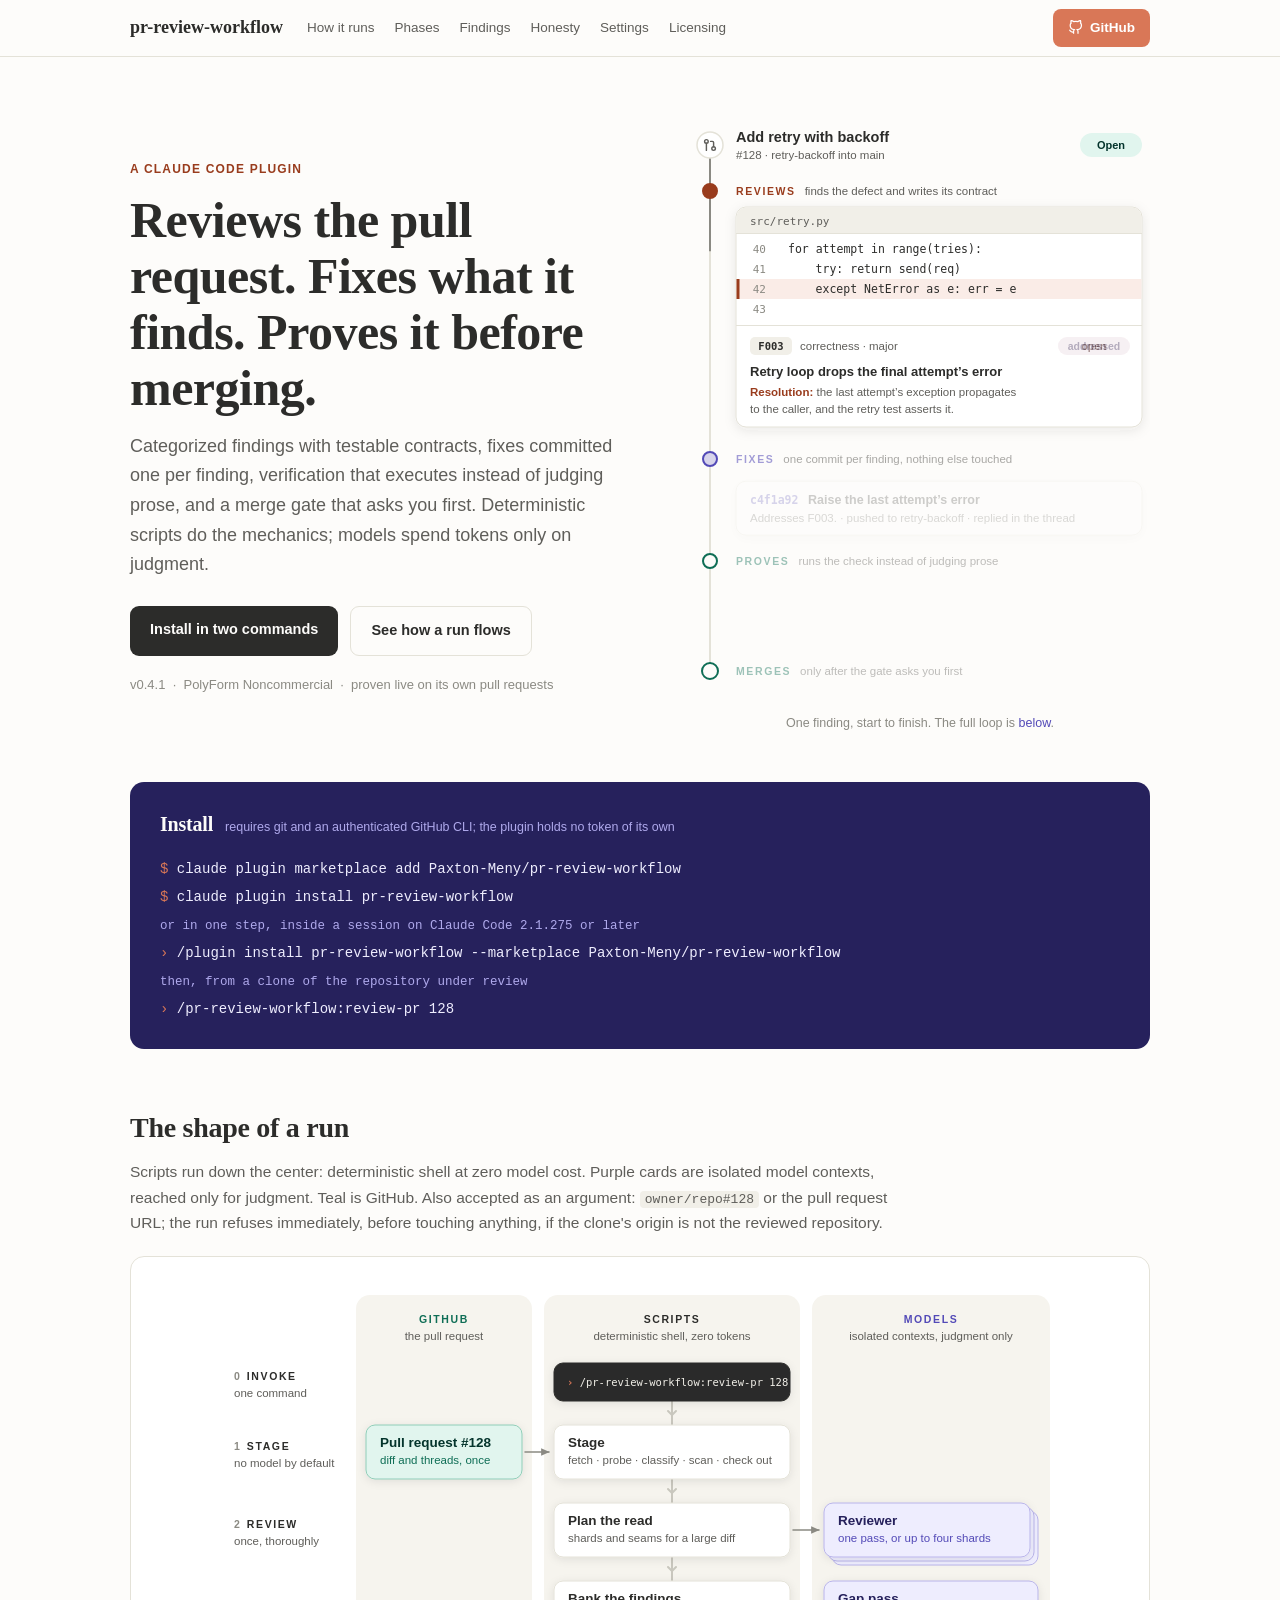
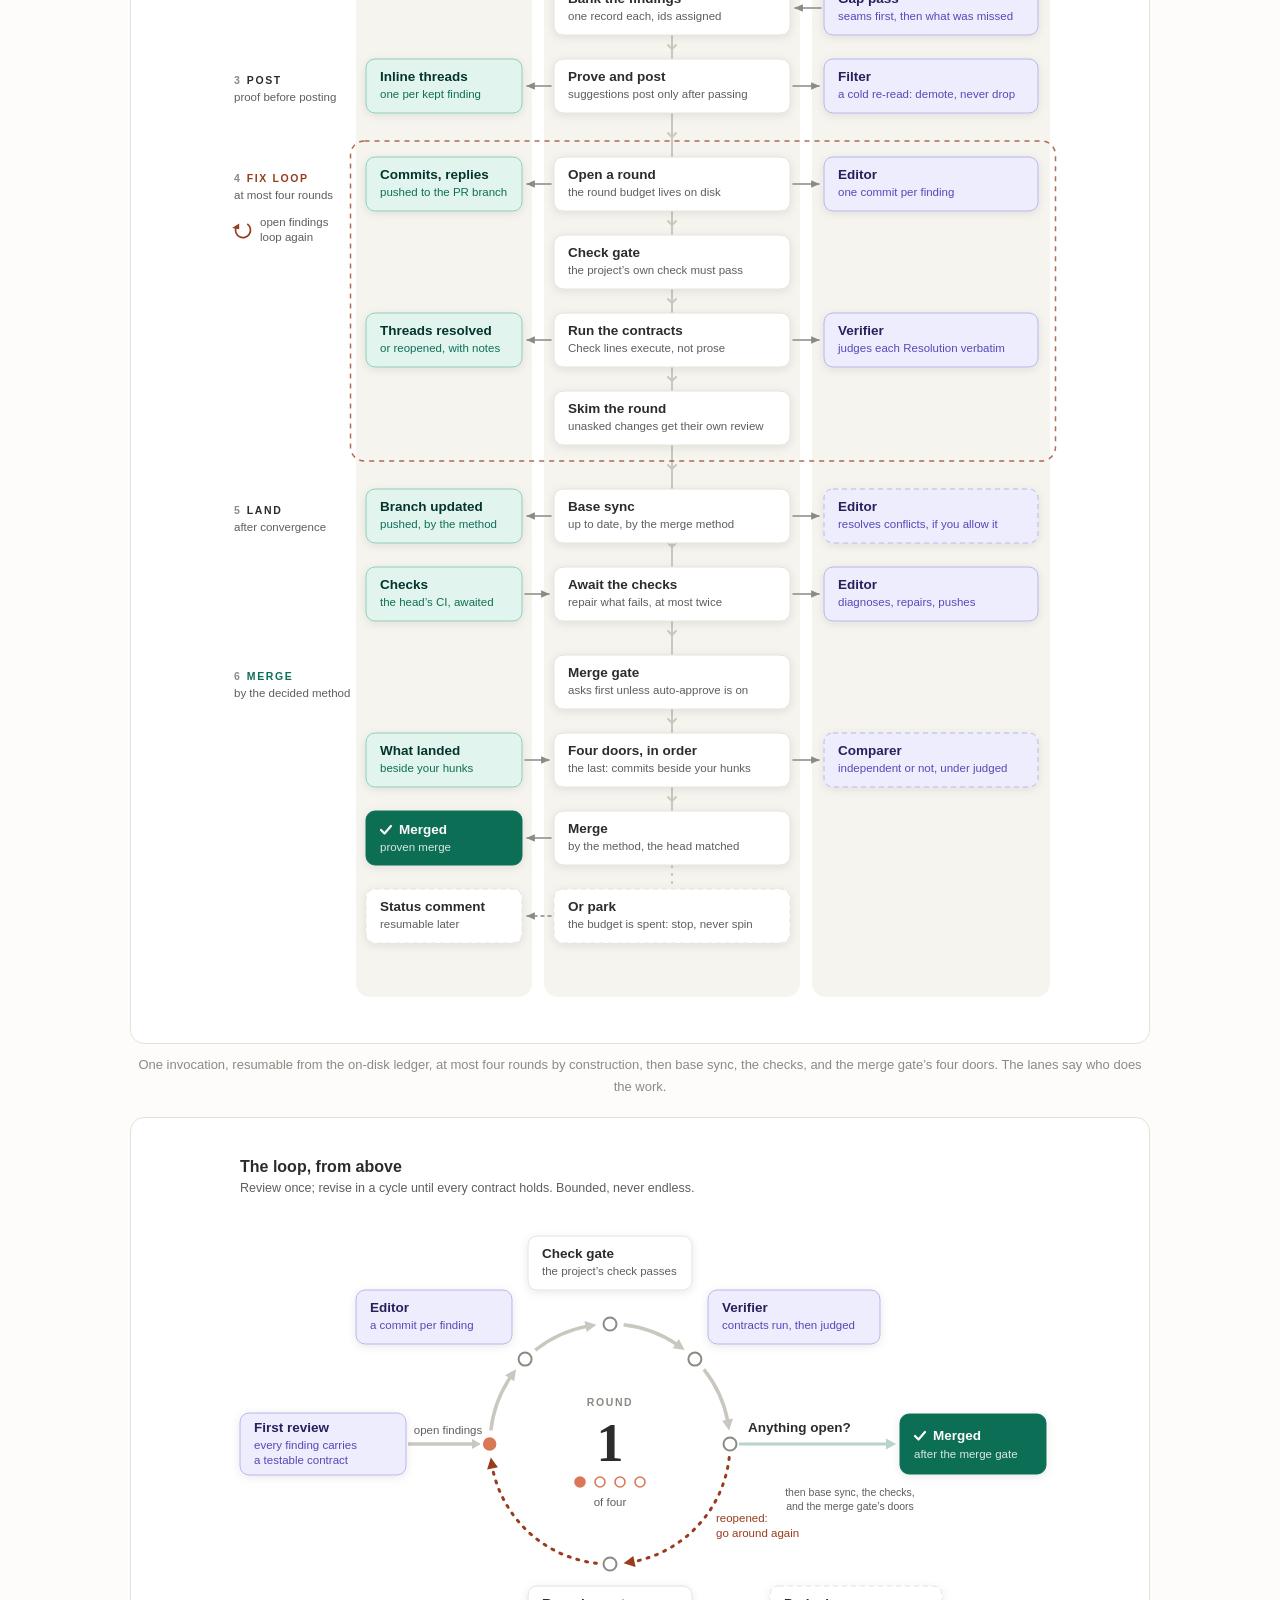
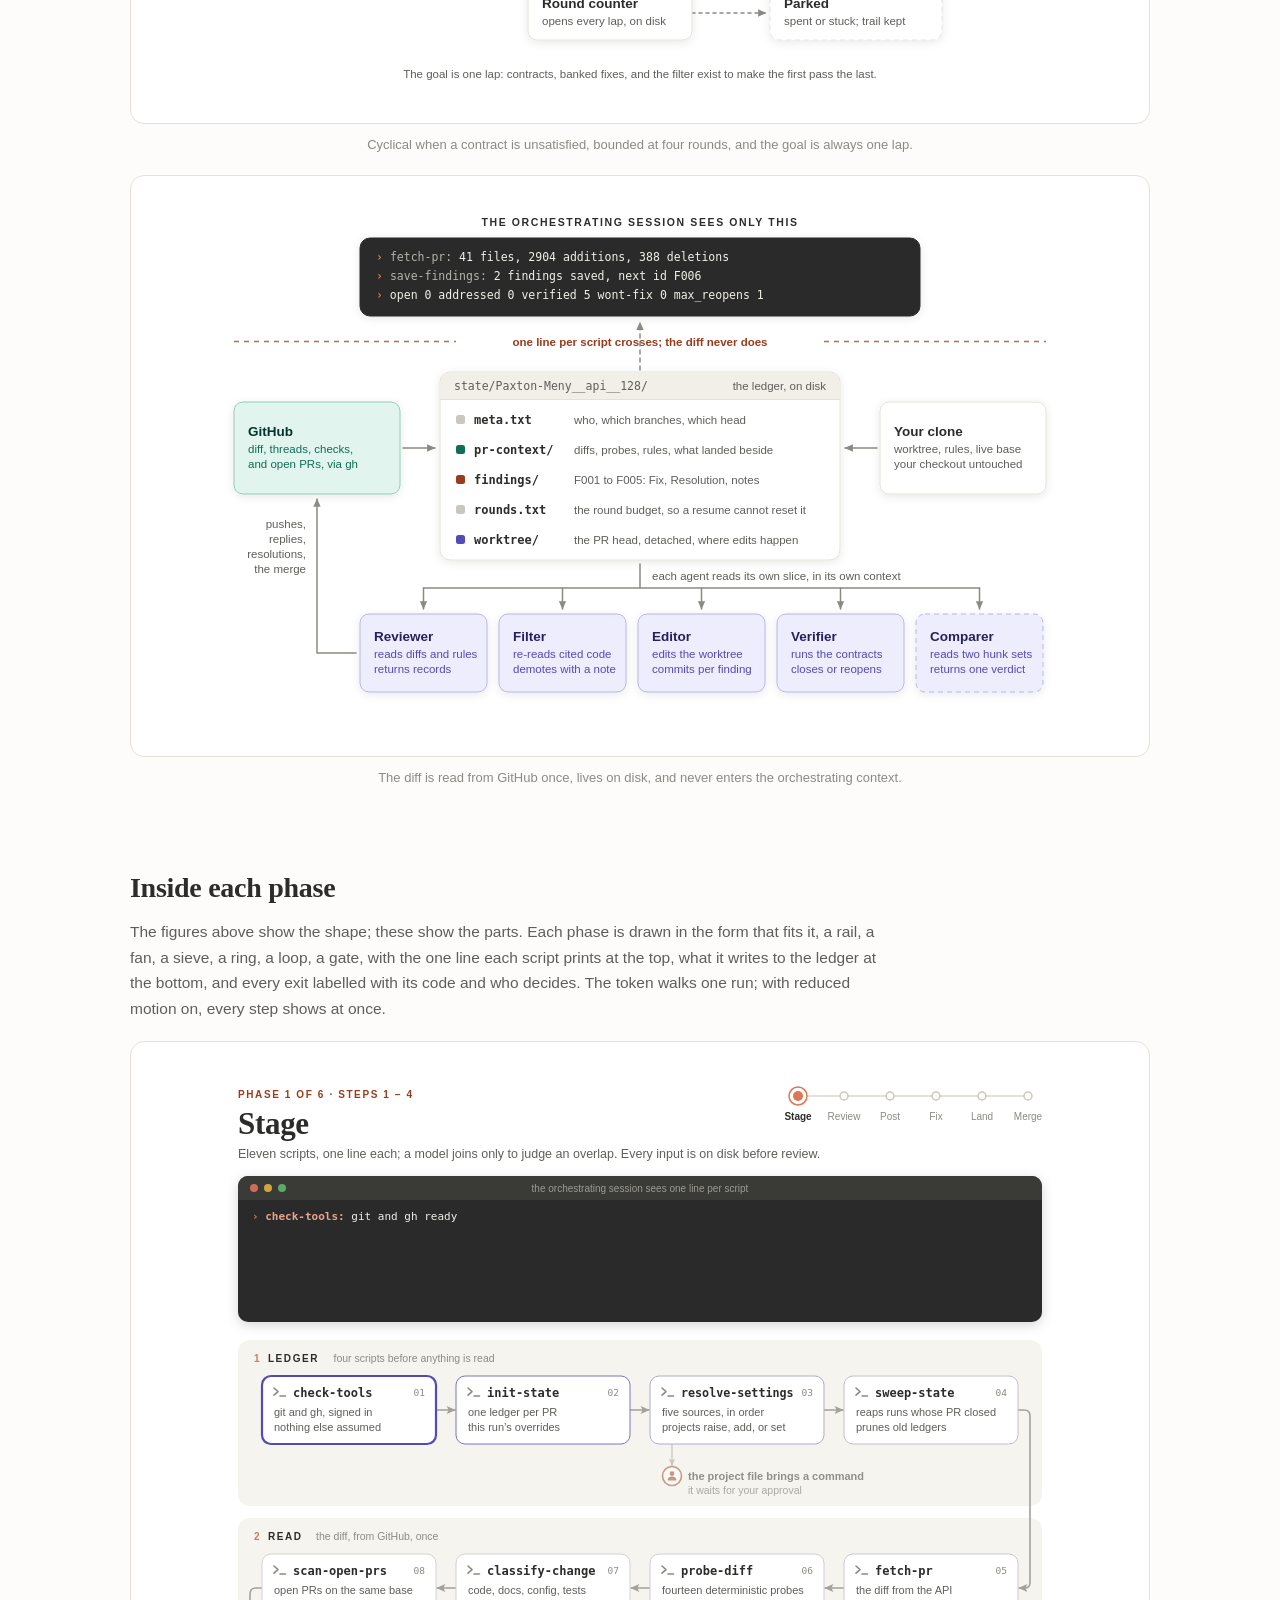
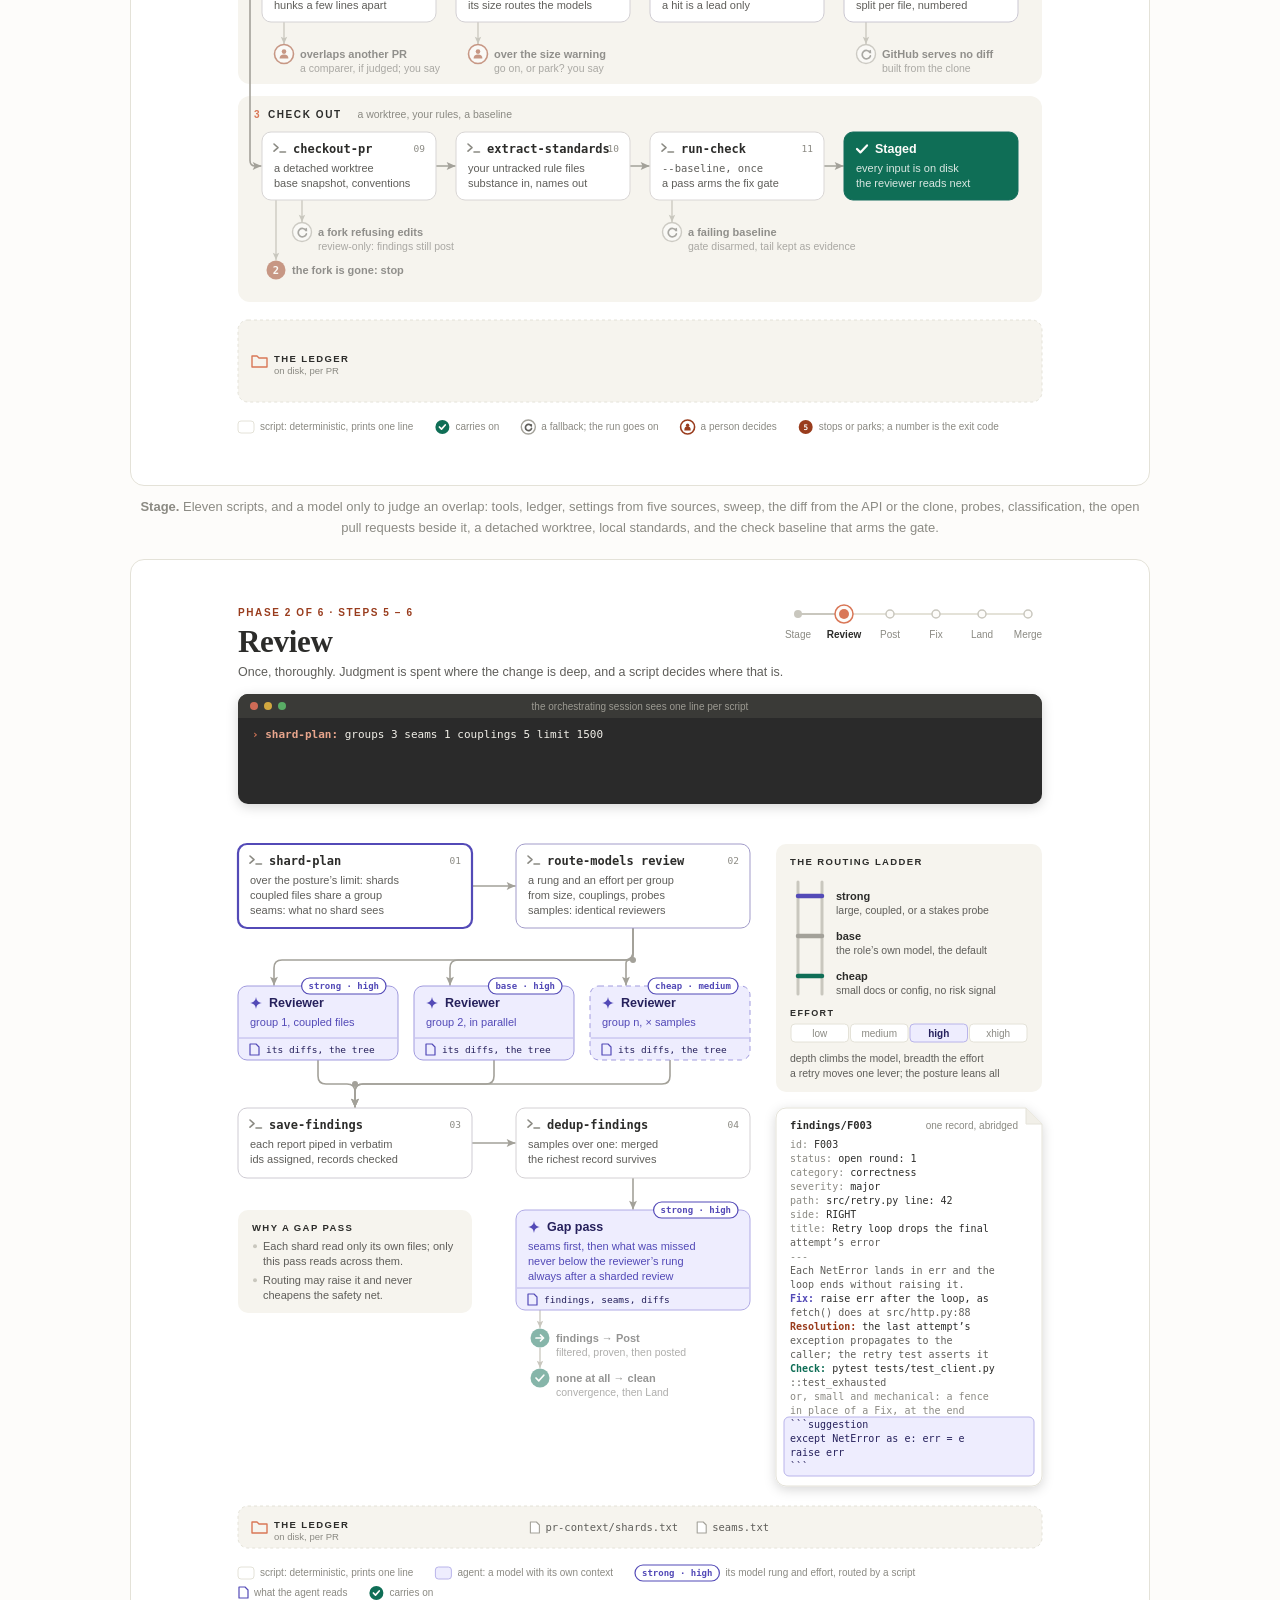
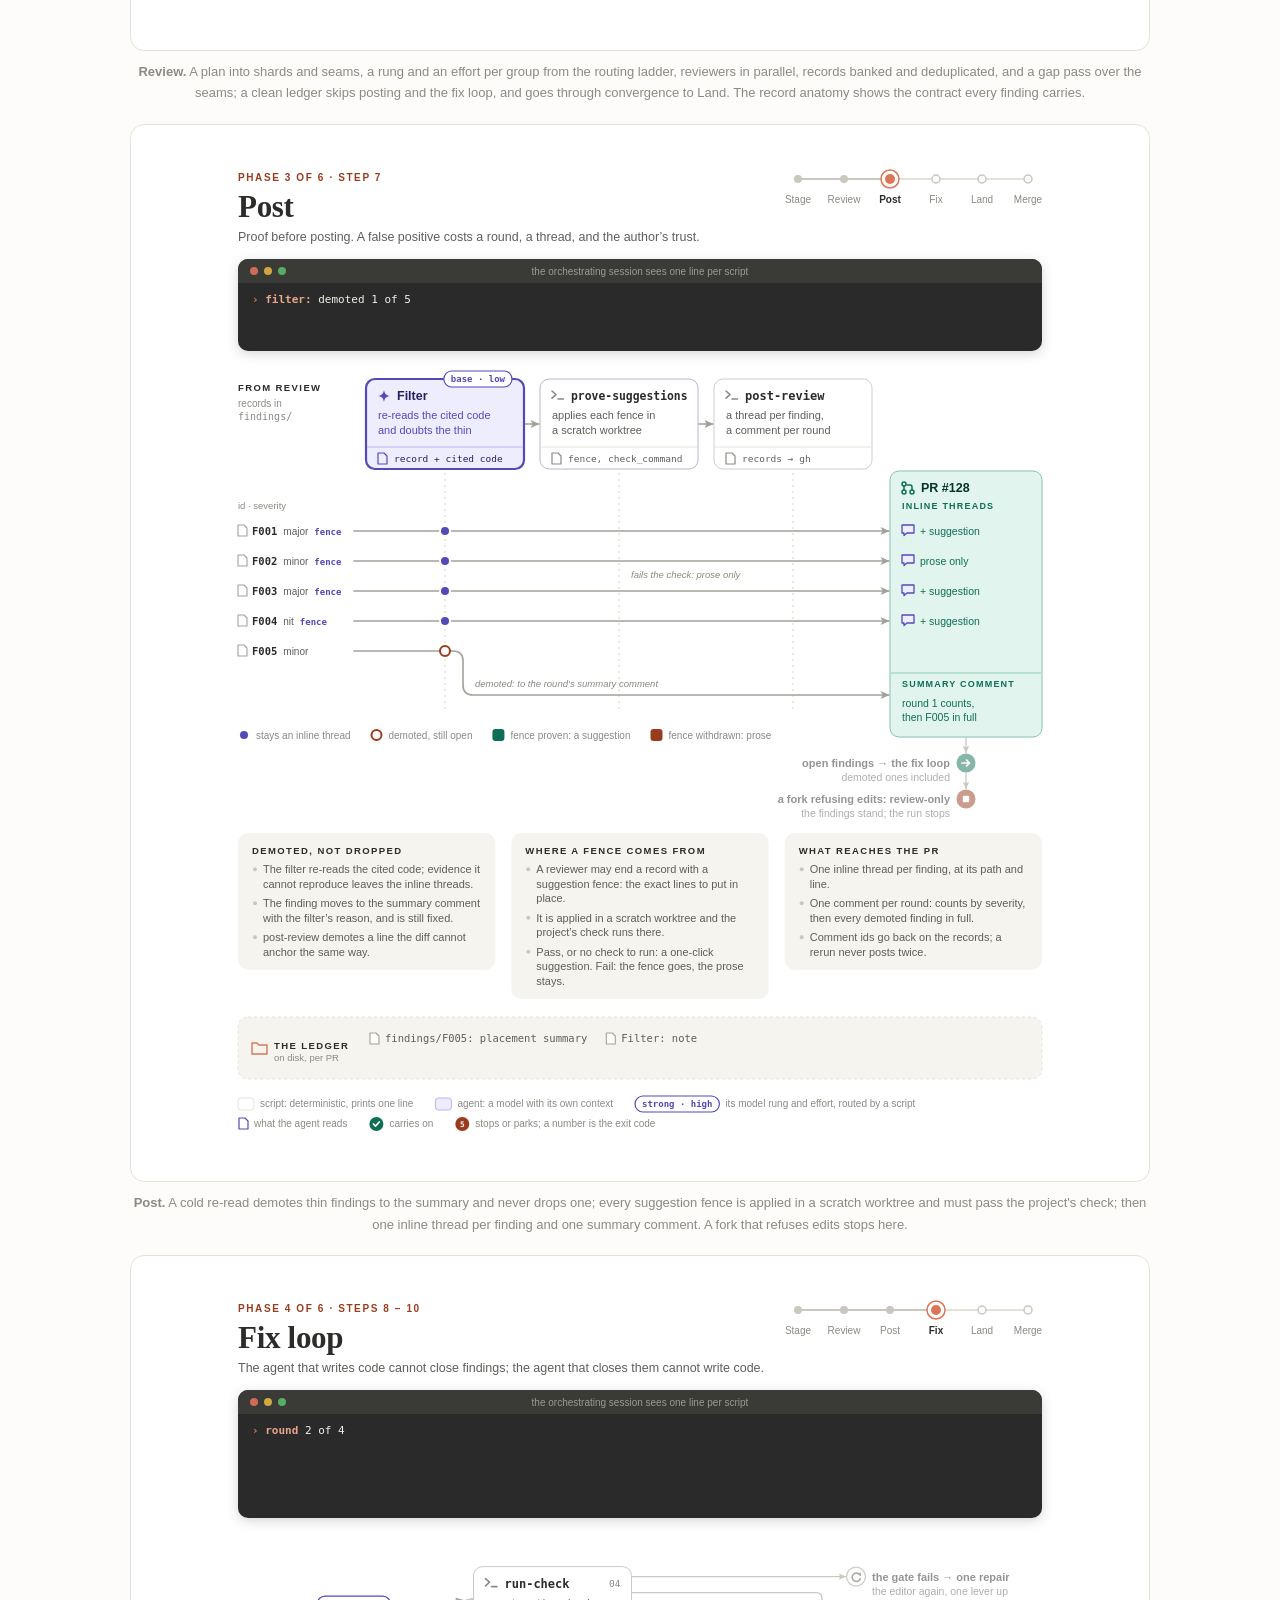
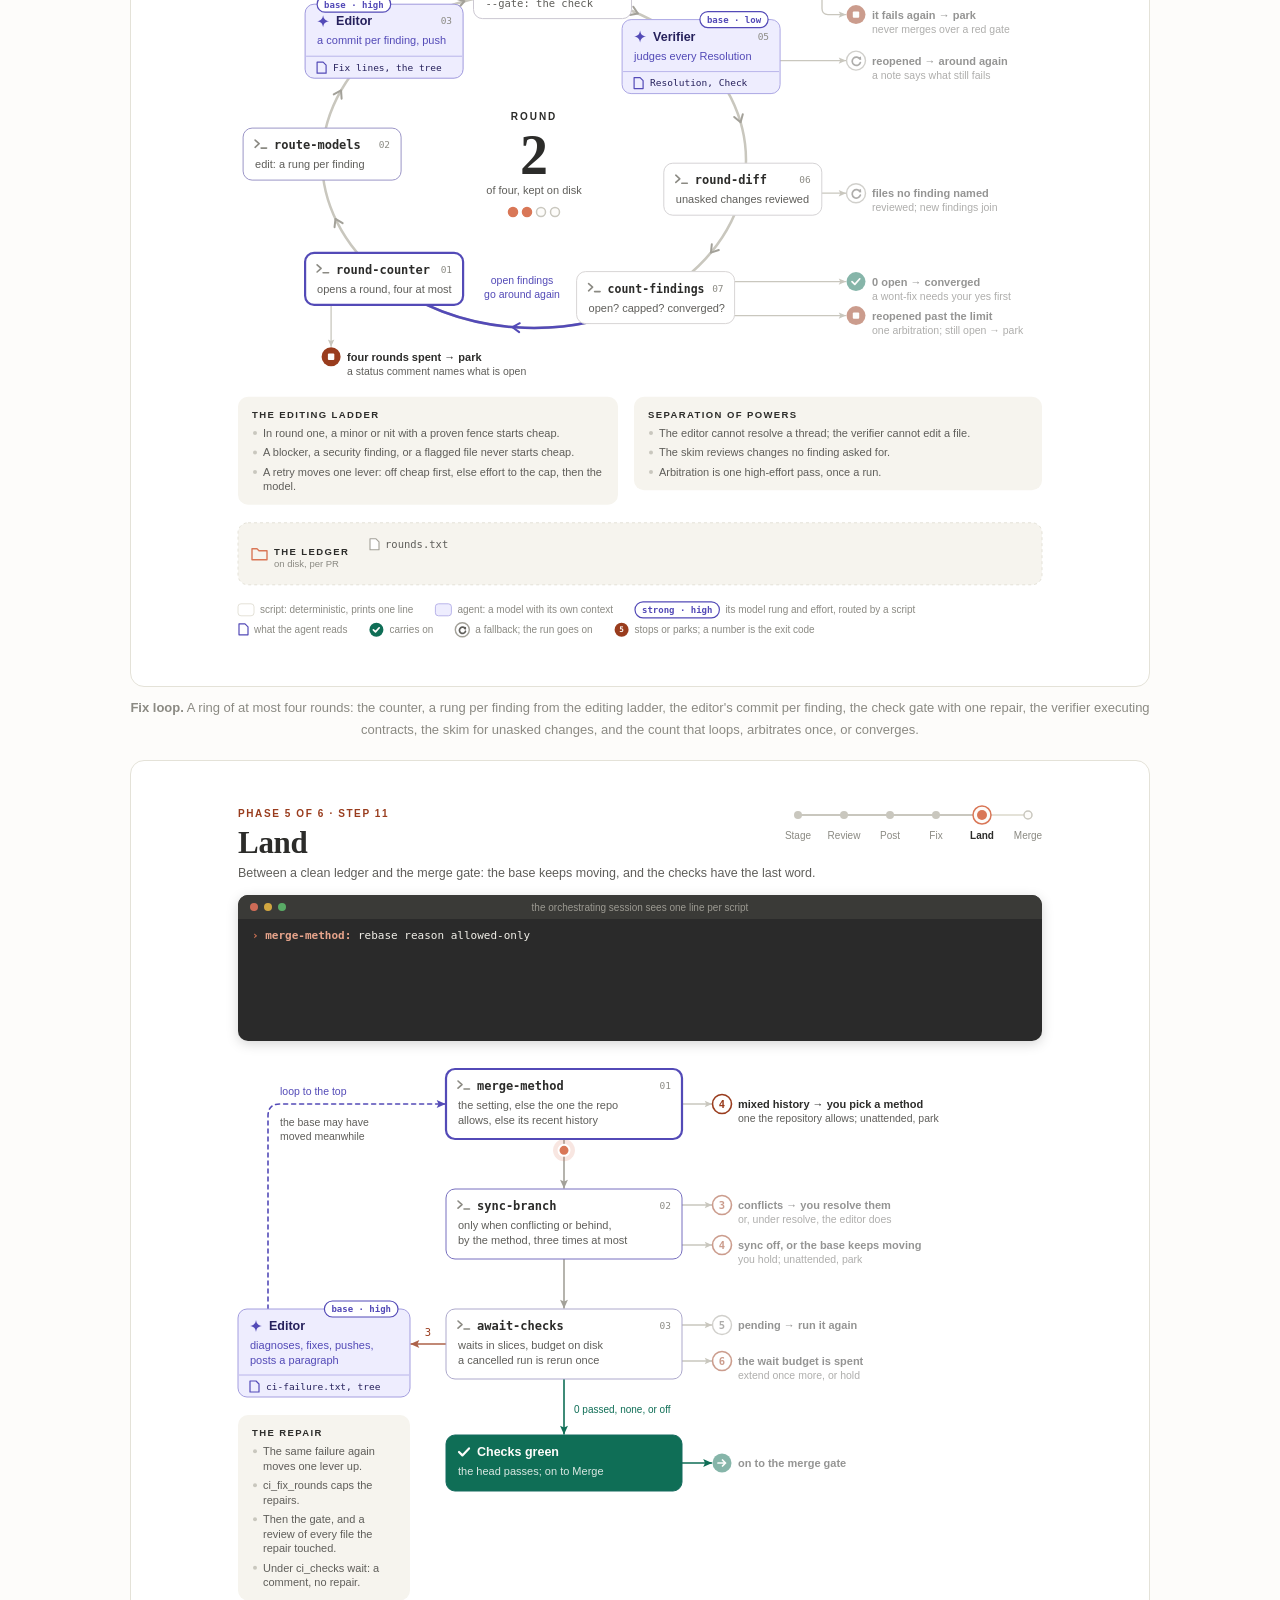
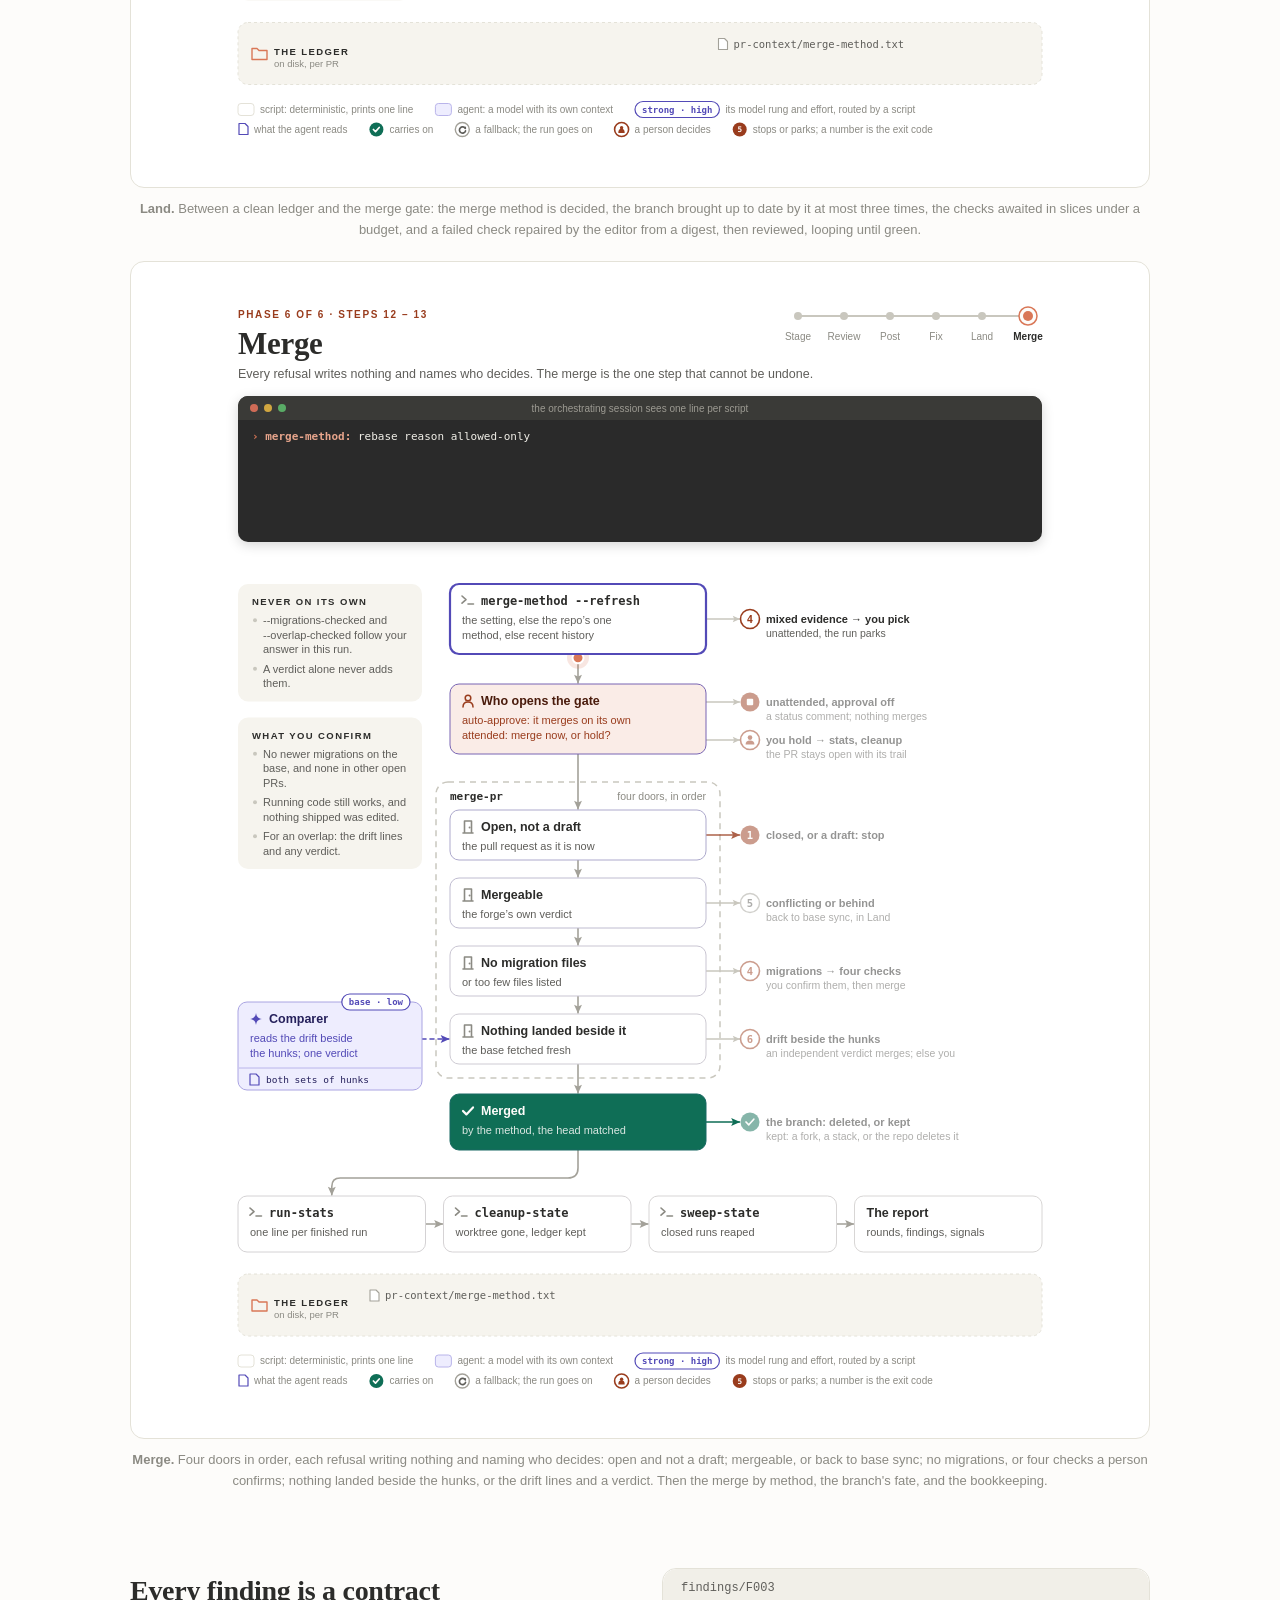
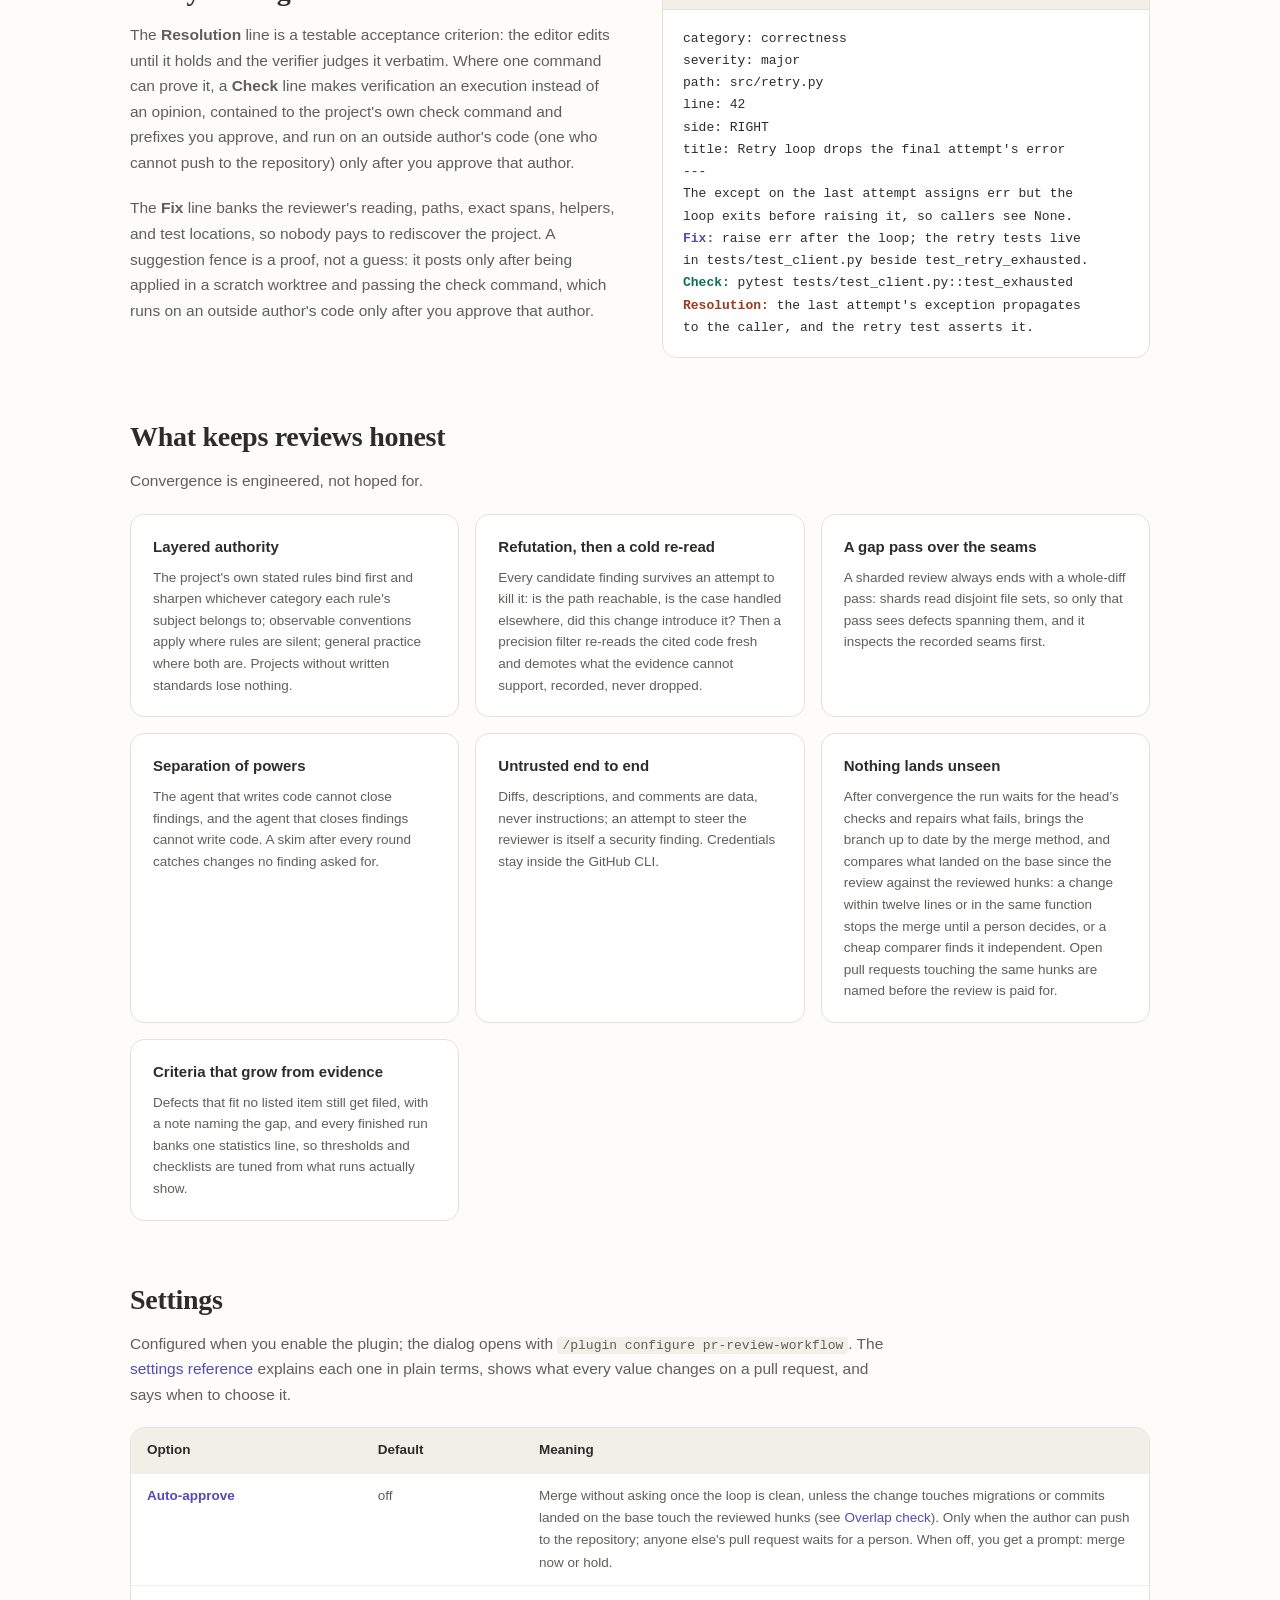
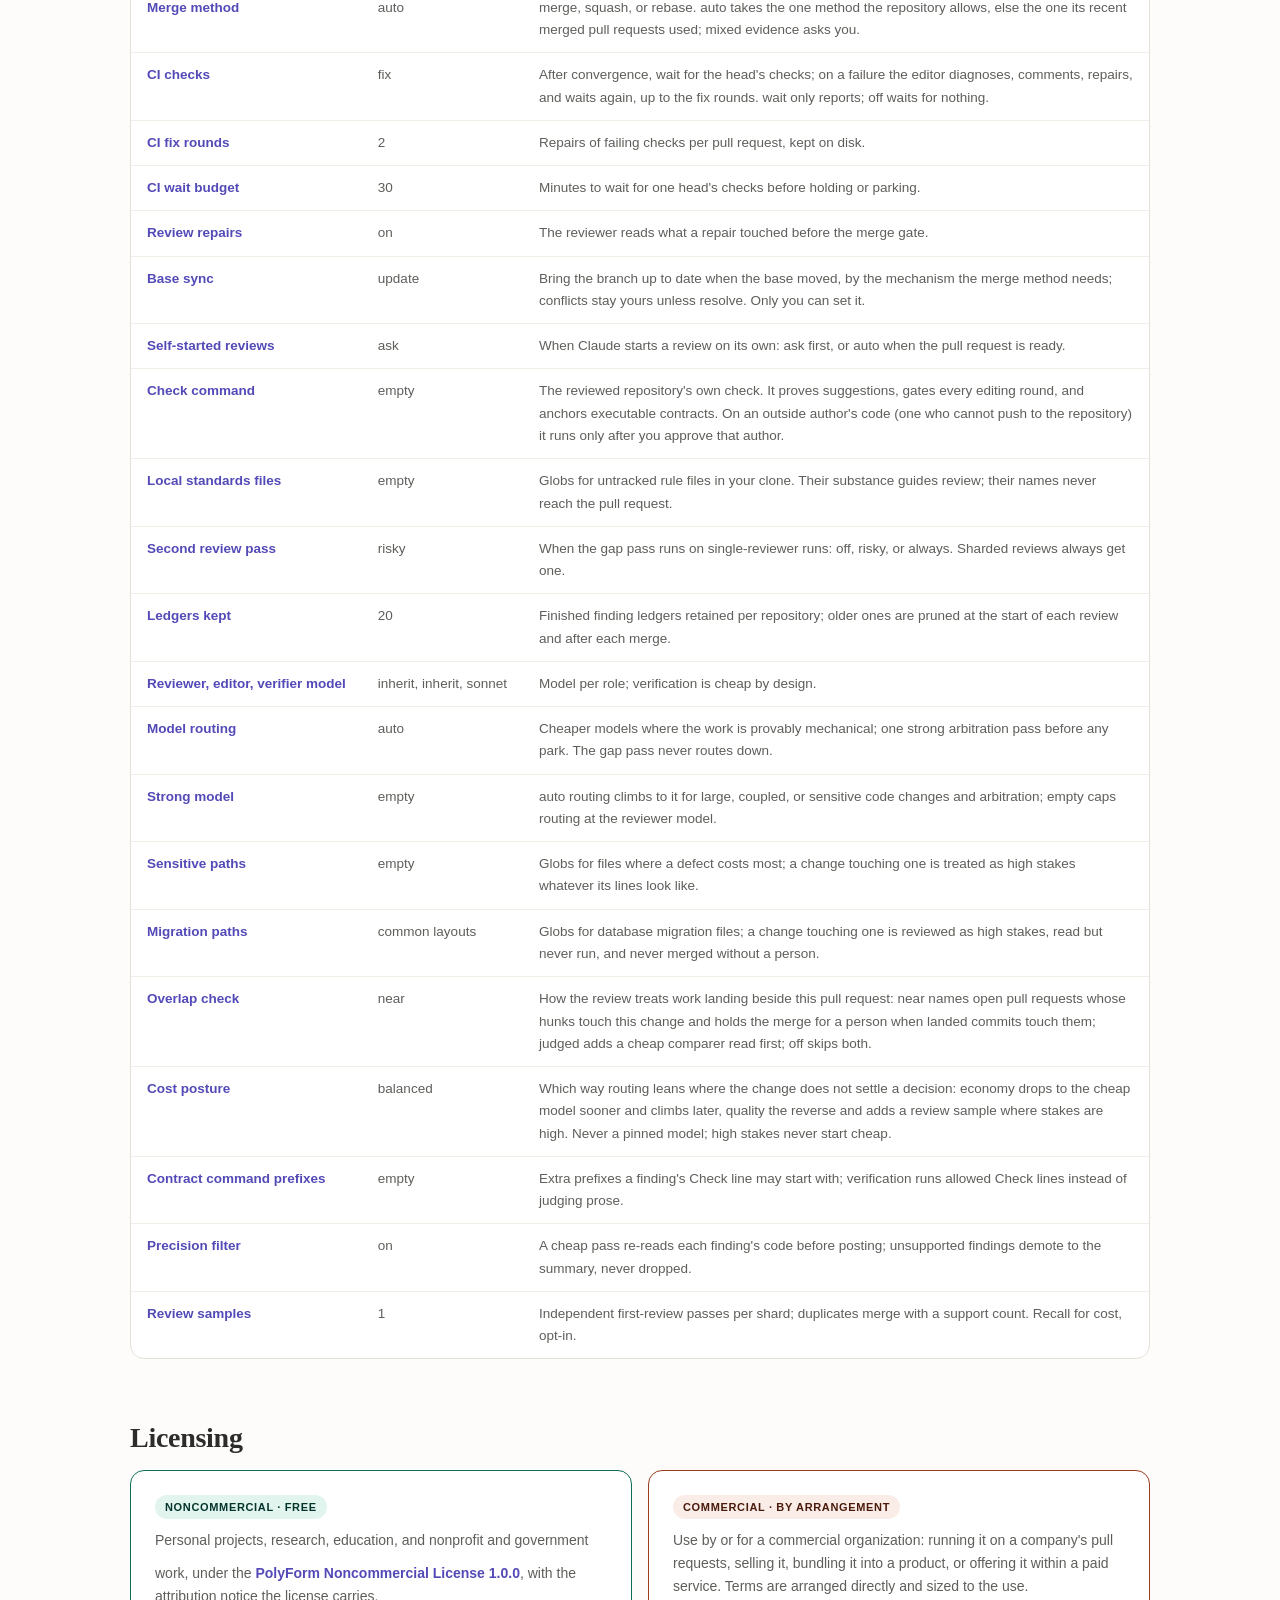
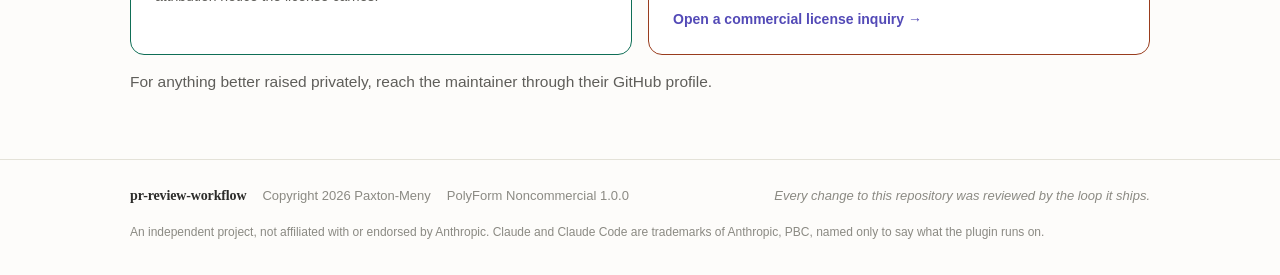
==== commit 4bb73e73: "Release 0.4.1 Cut the Unreleased section to 0.4.1 and bump the version in the manifest, the citation" ====
--- a/docs/index.html
+++ b/docs/index.html
@@ -133,7 +133,7 @@
 <a class="btn btn-ink" href="#install">Install in two commands</a>
 <a class="btn btn-ghost" href="#run">See how a run flows</a>
 </div>
-<p class="meta">v0.4.0 &nbsp;&#183;&nbsp; PolyForm Noncommercial &nbsp;&#183;&nbsp; proven live on its own pull requests</p>
+<p class="meta">v0.4.1 &nbsp;&#183;&nbsp; PolyForm Noncommercial &nbsp;&#183;&nbsp; proven live on its own pull requests</p>
 </div>
 <div class="hero-art">
 <img src="assets/hero-trail.svg" width="460" alt="Animated: one finding, start to finish, on pull request 128. The review flags line 42 of src/retry.py and writes a testable Resolution; one commit fixes it; the check command runs and passes, so the finding moves from open to addressed to verified; the pull request merges only after the gate asks.">
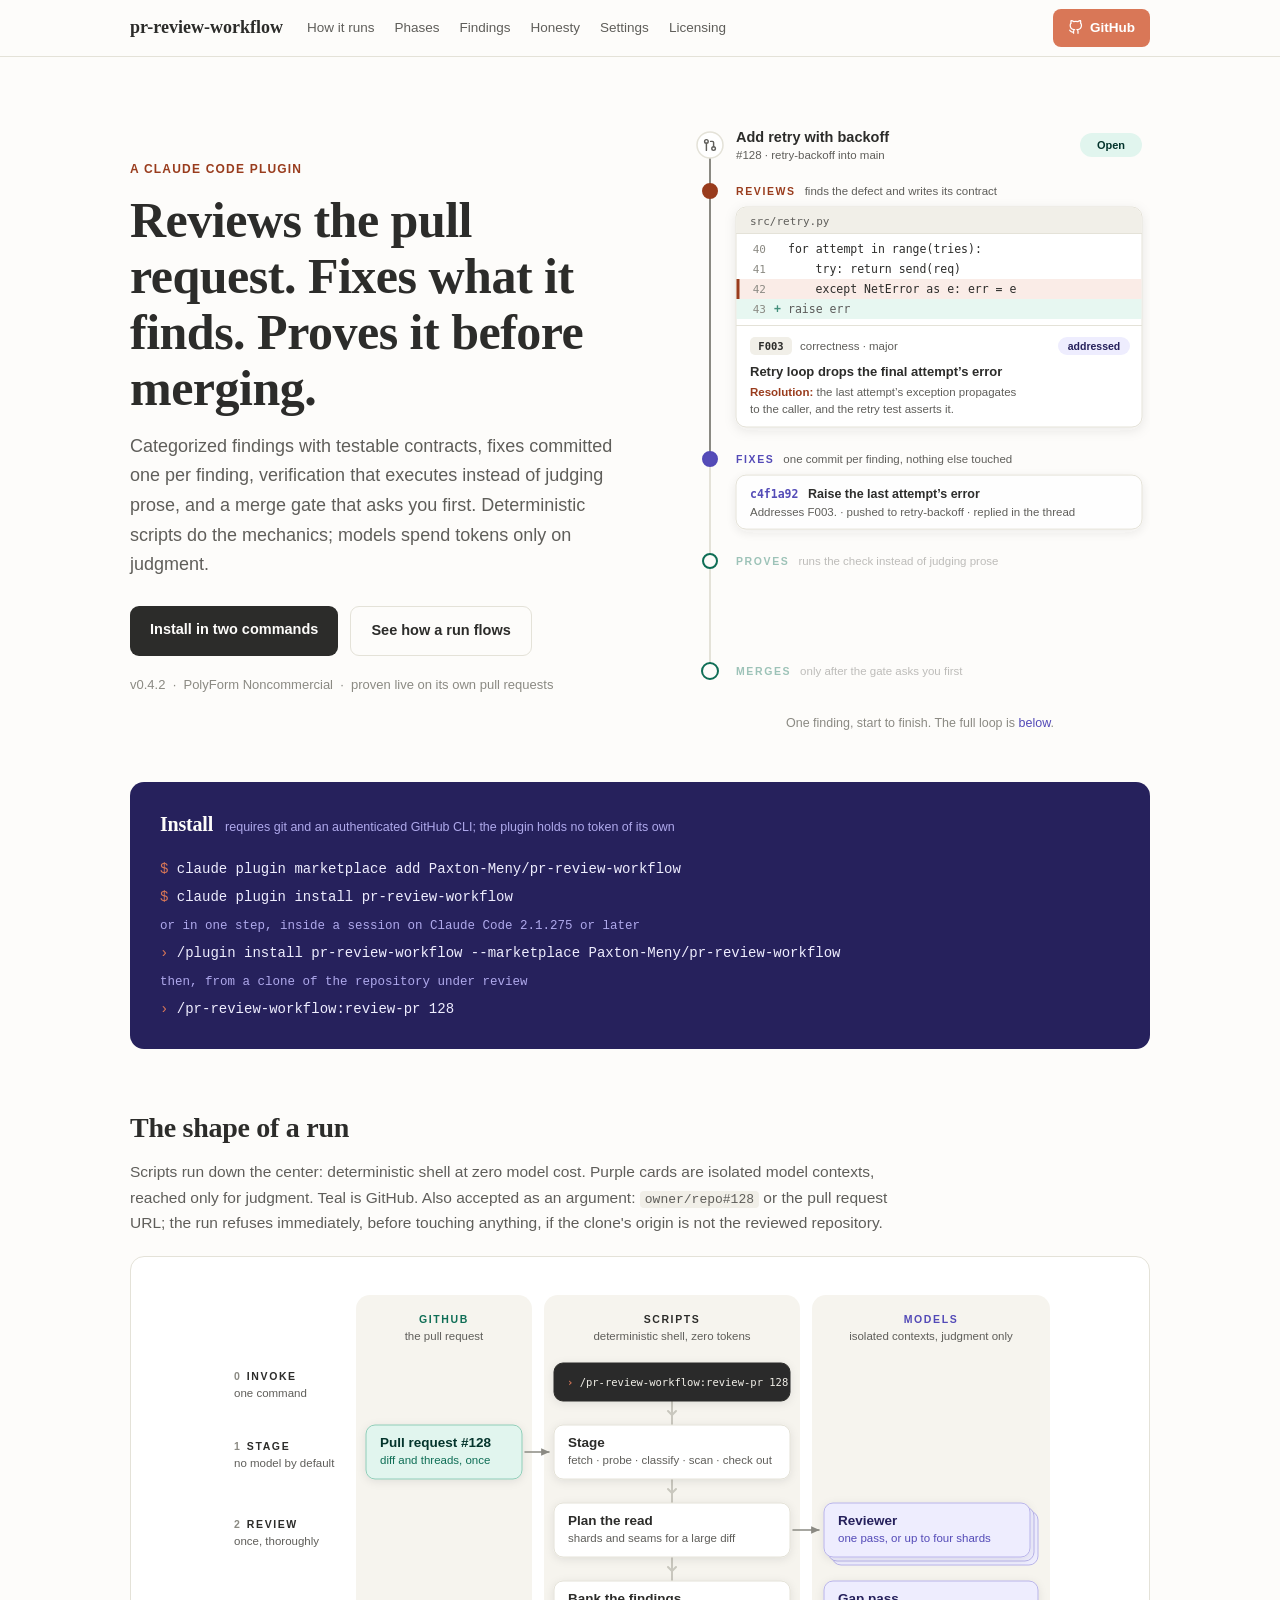
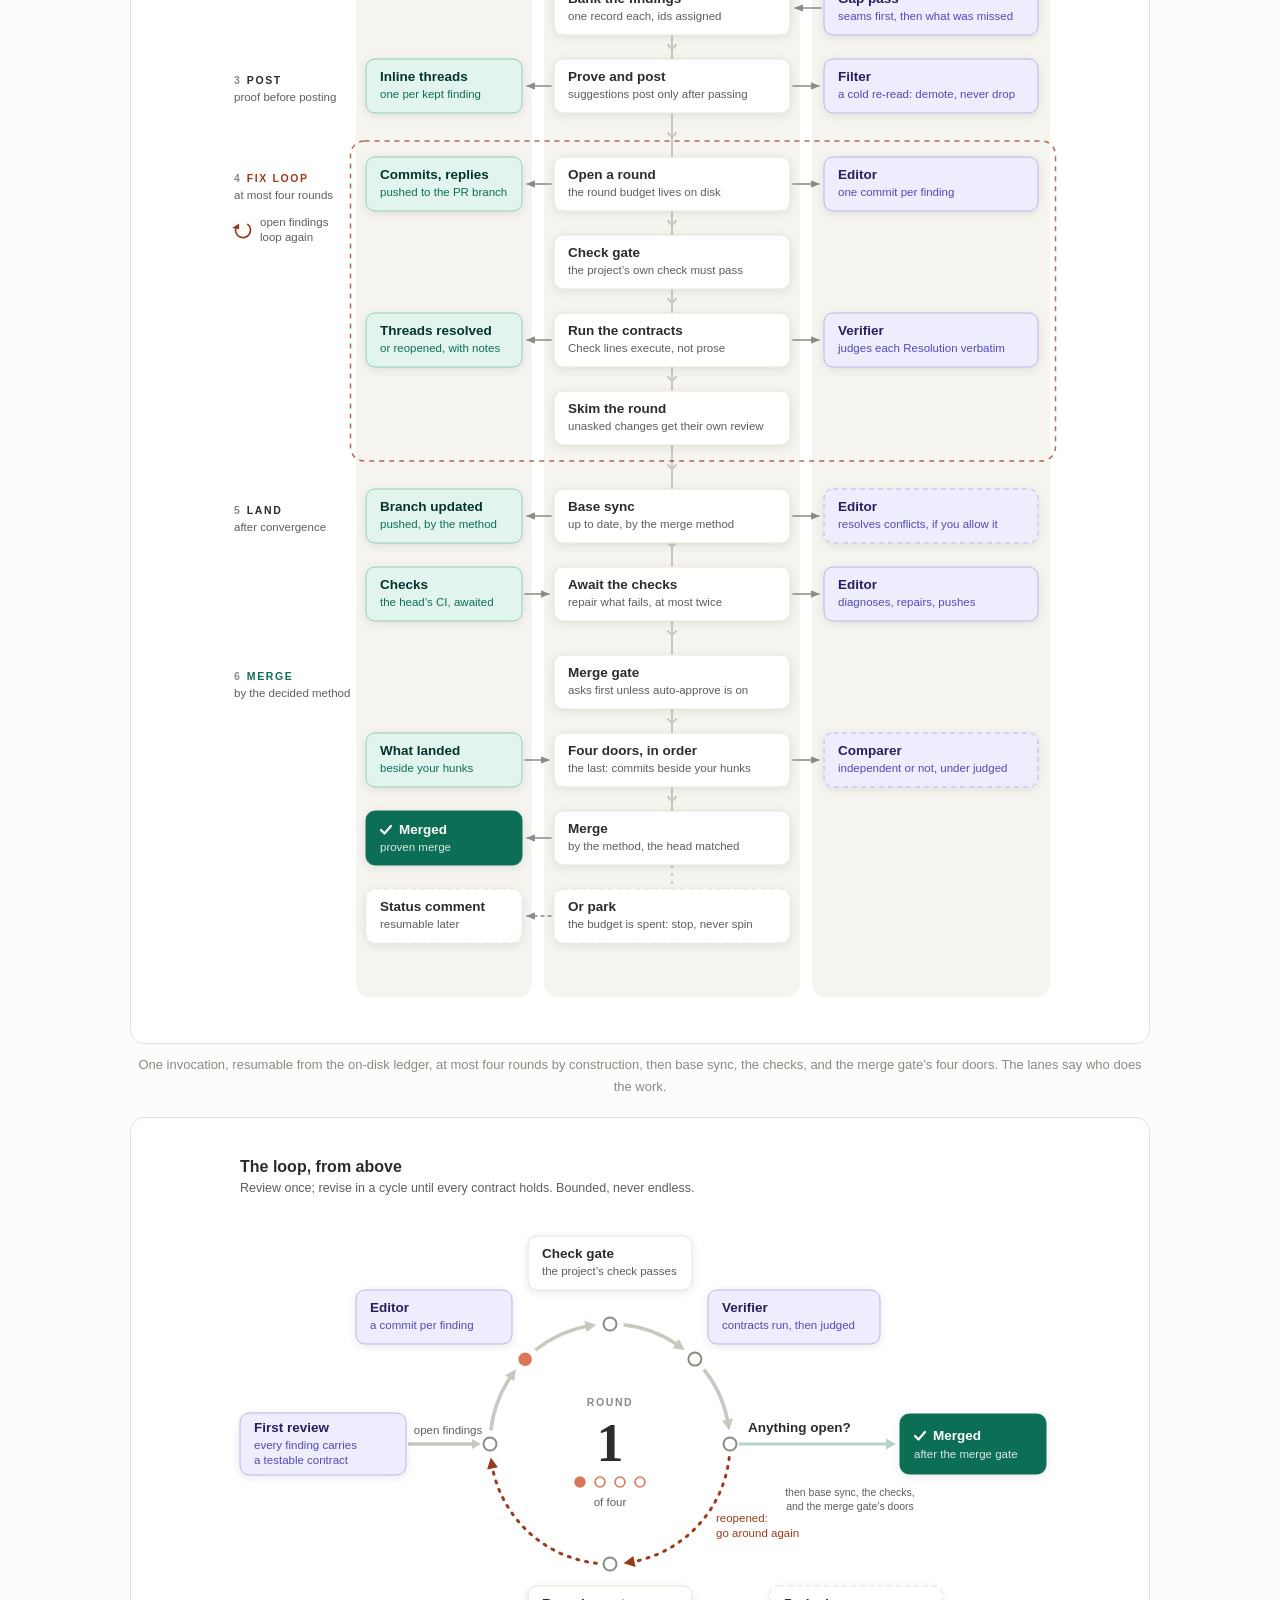
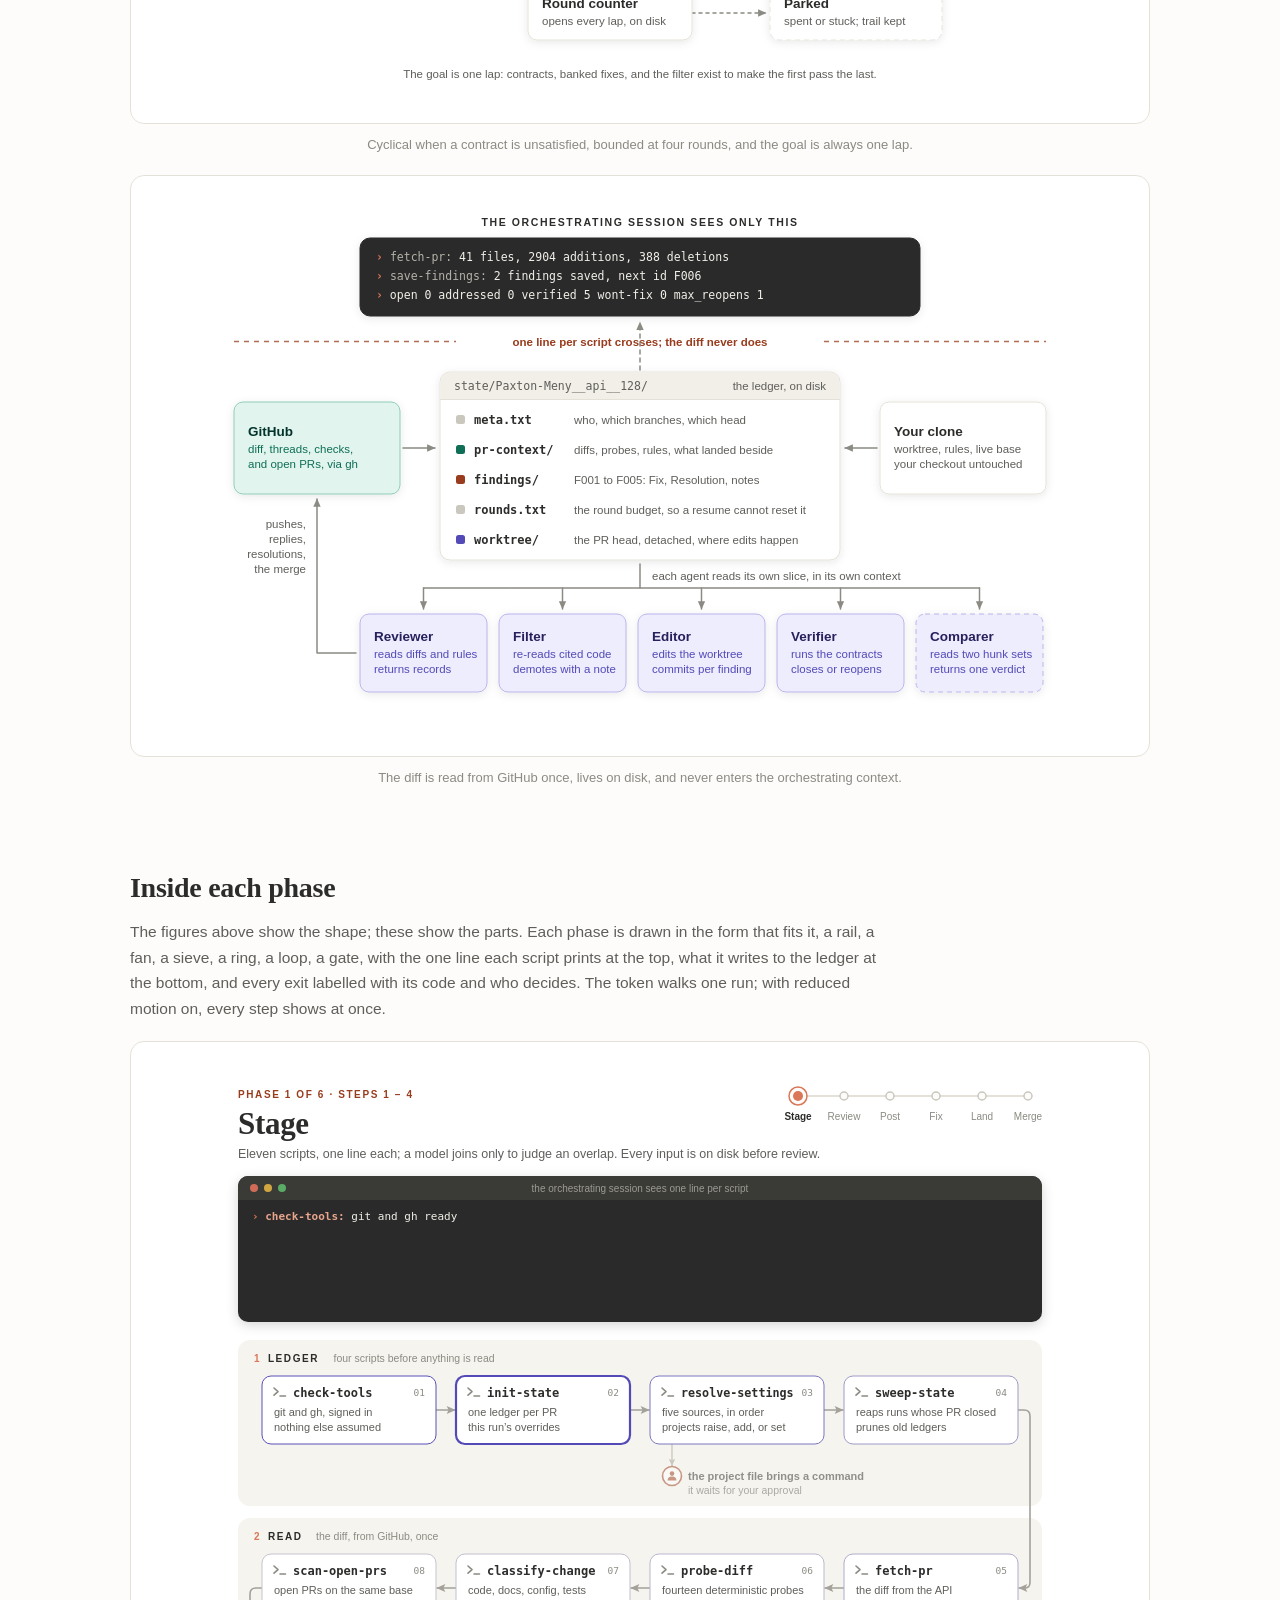
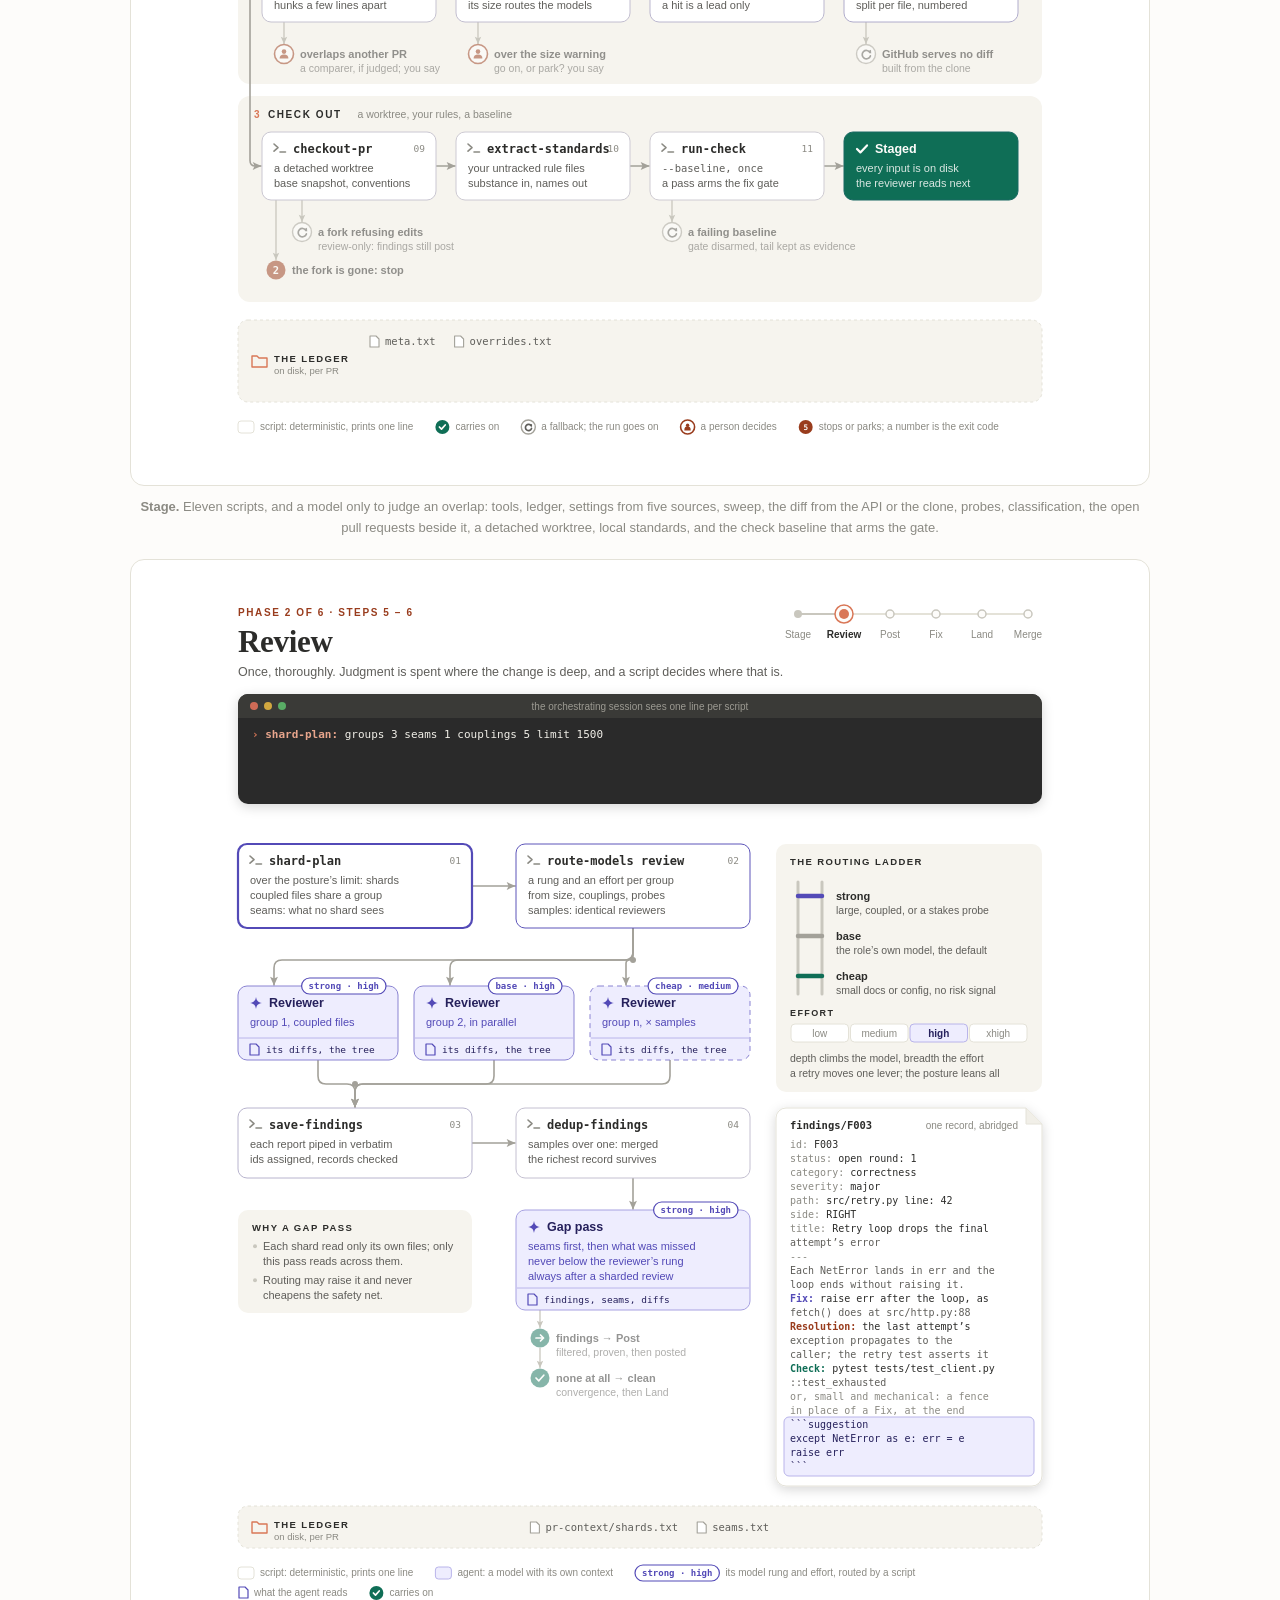
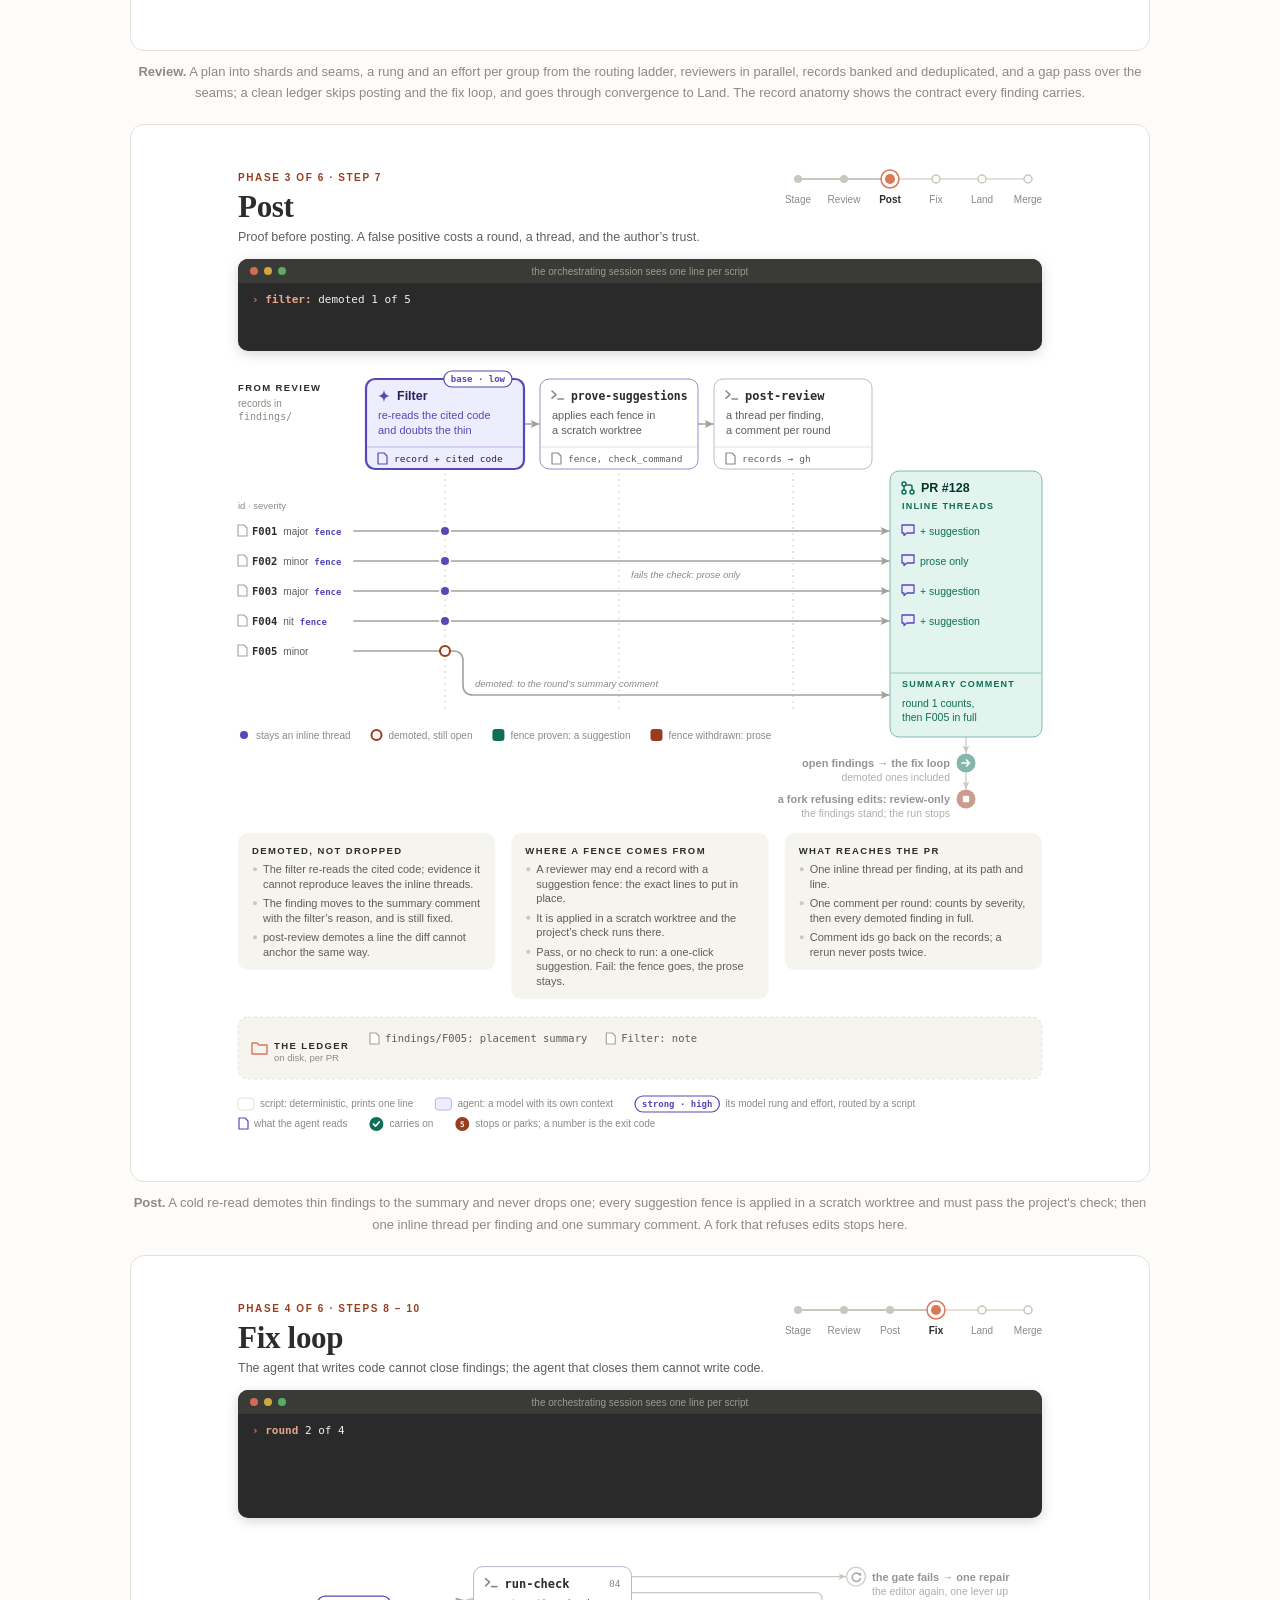
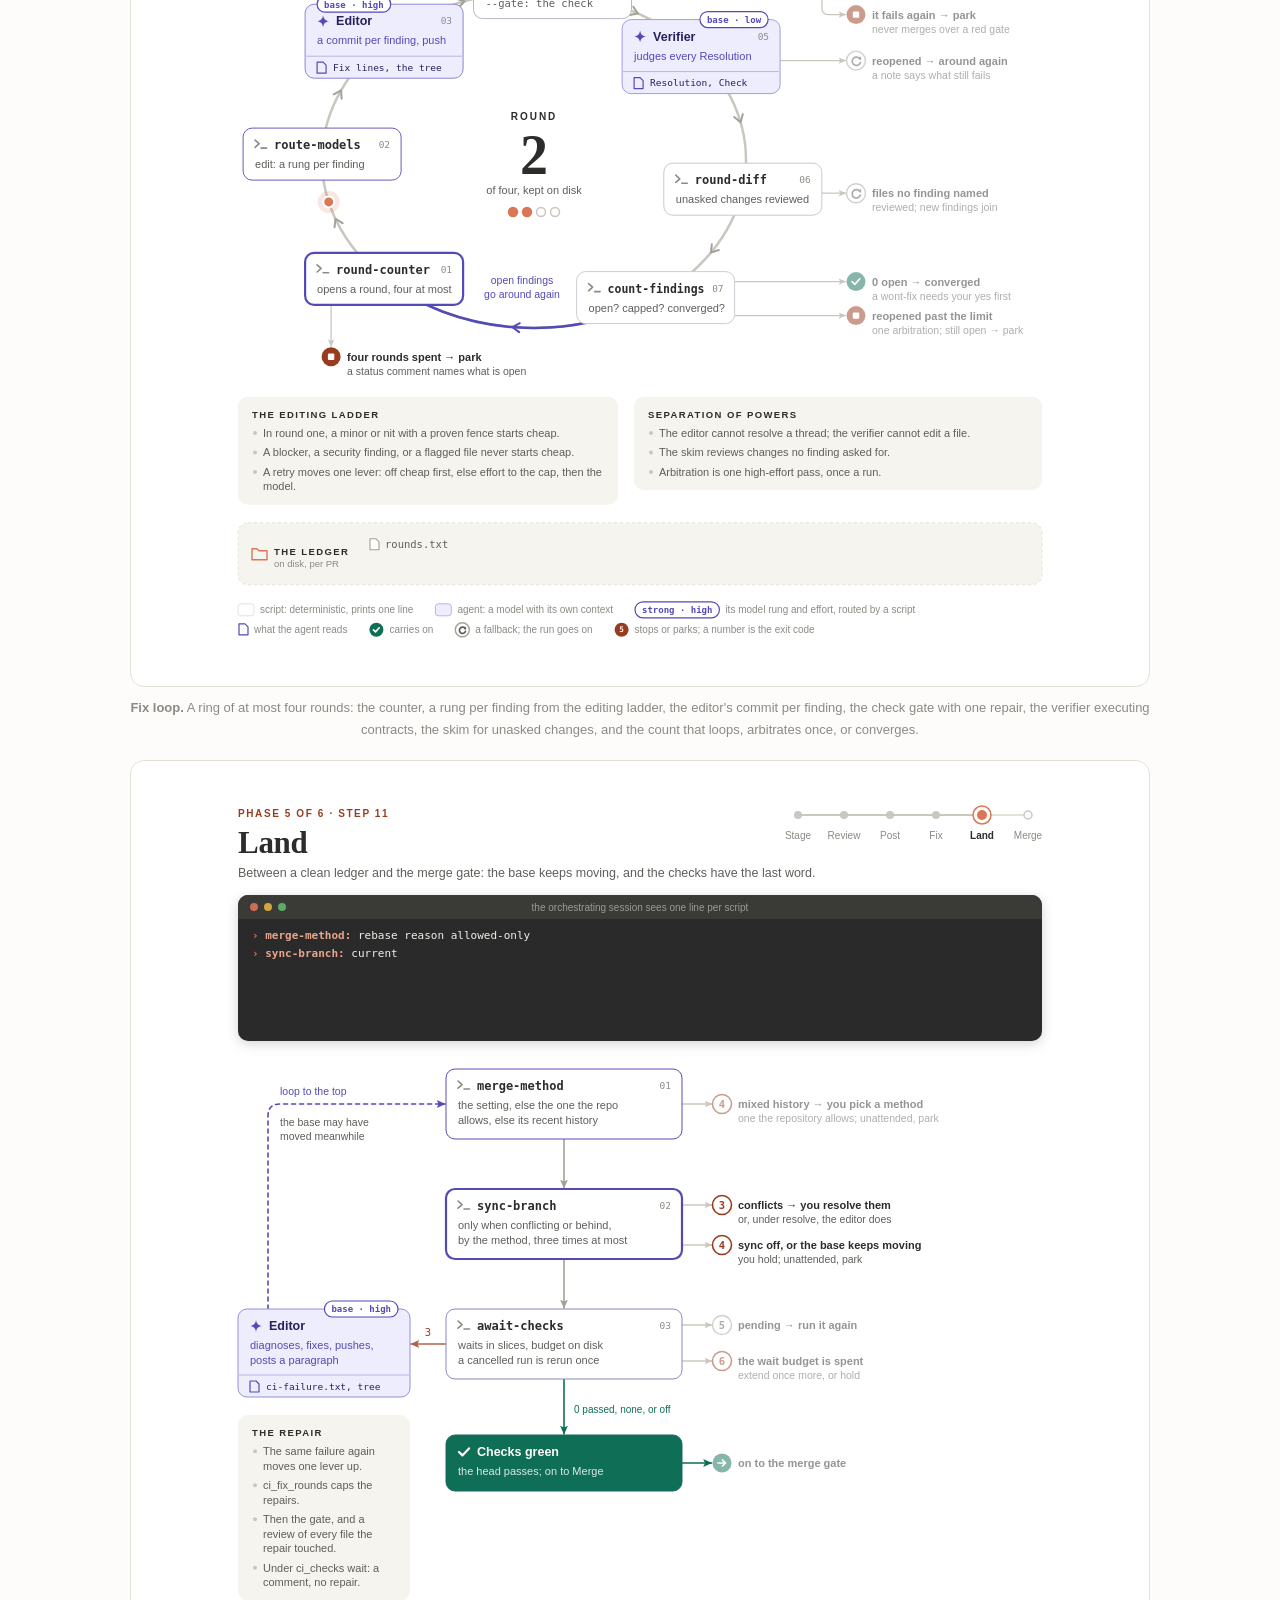
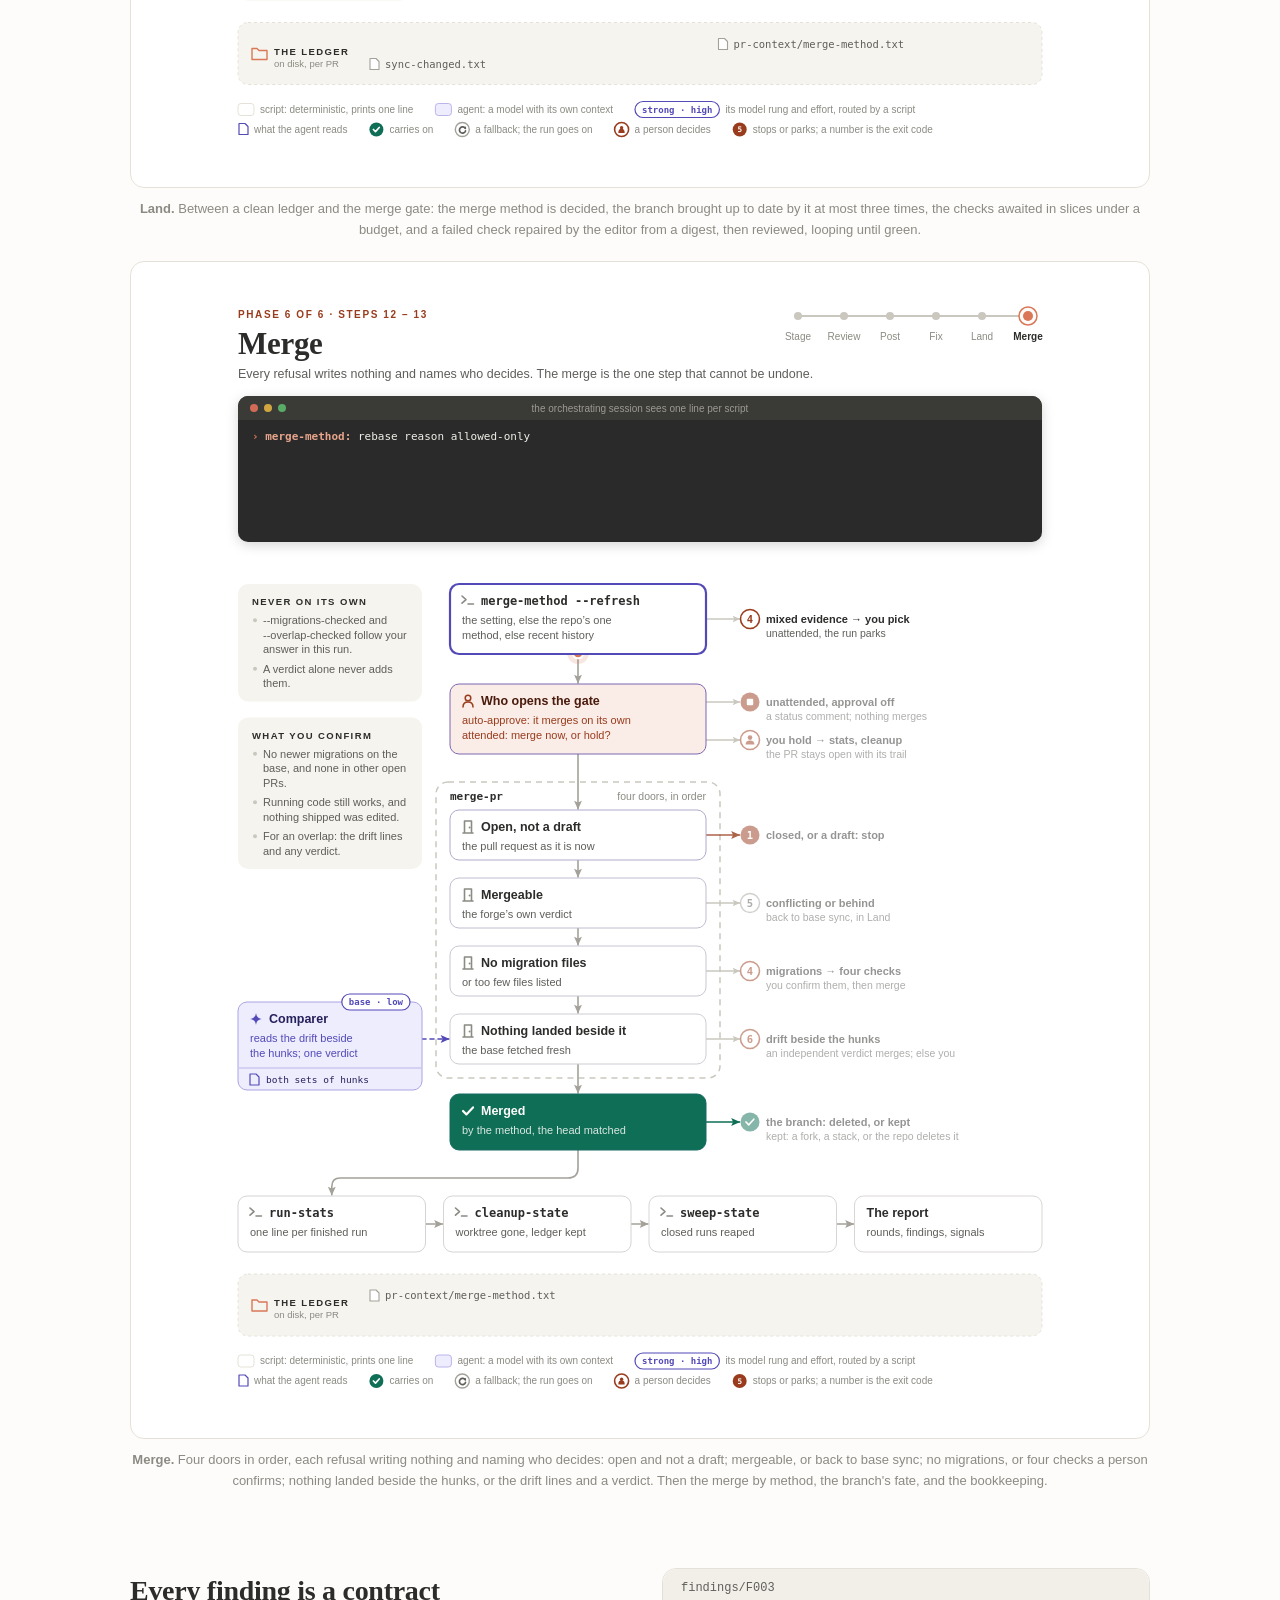
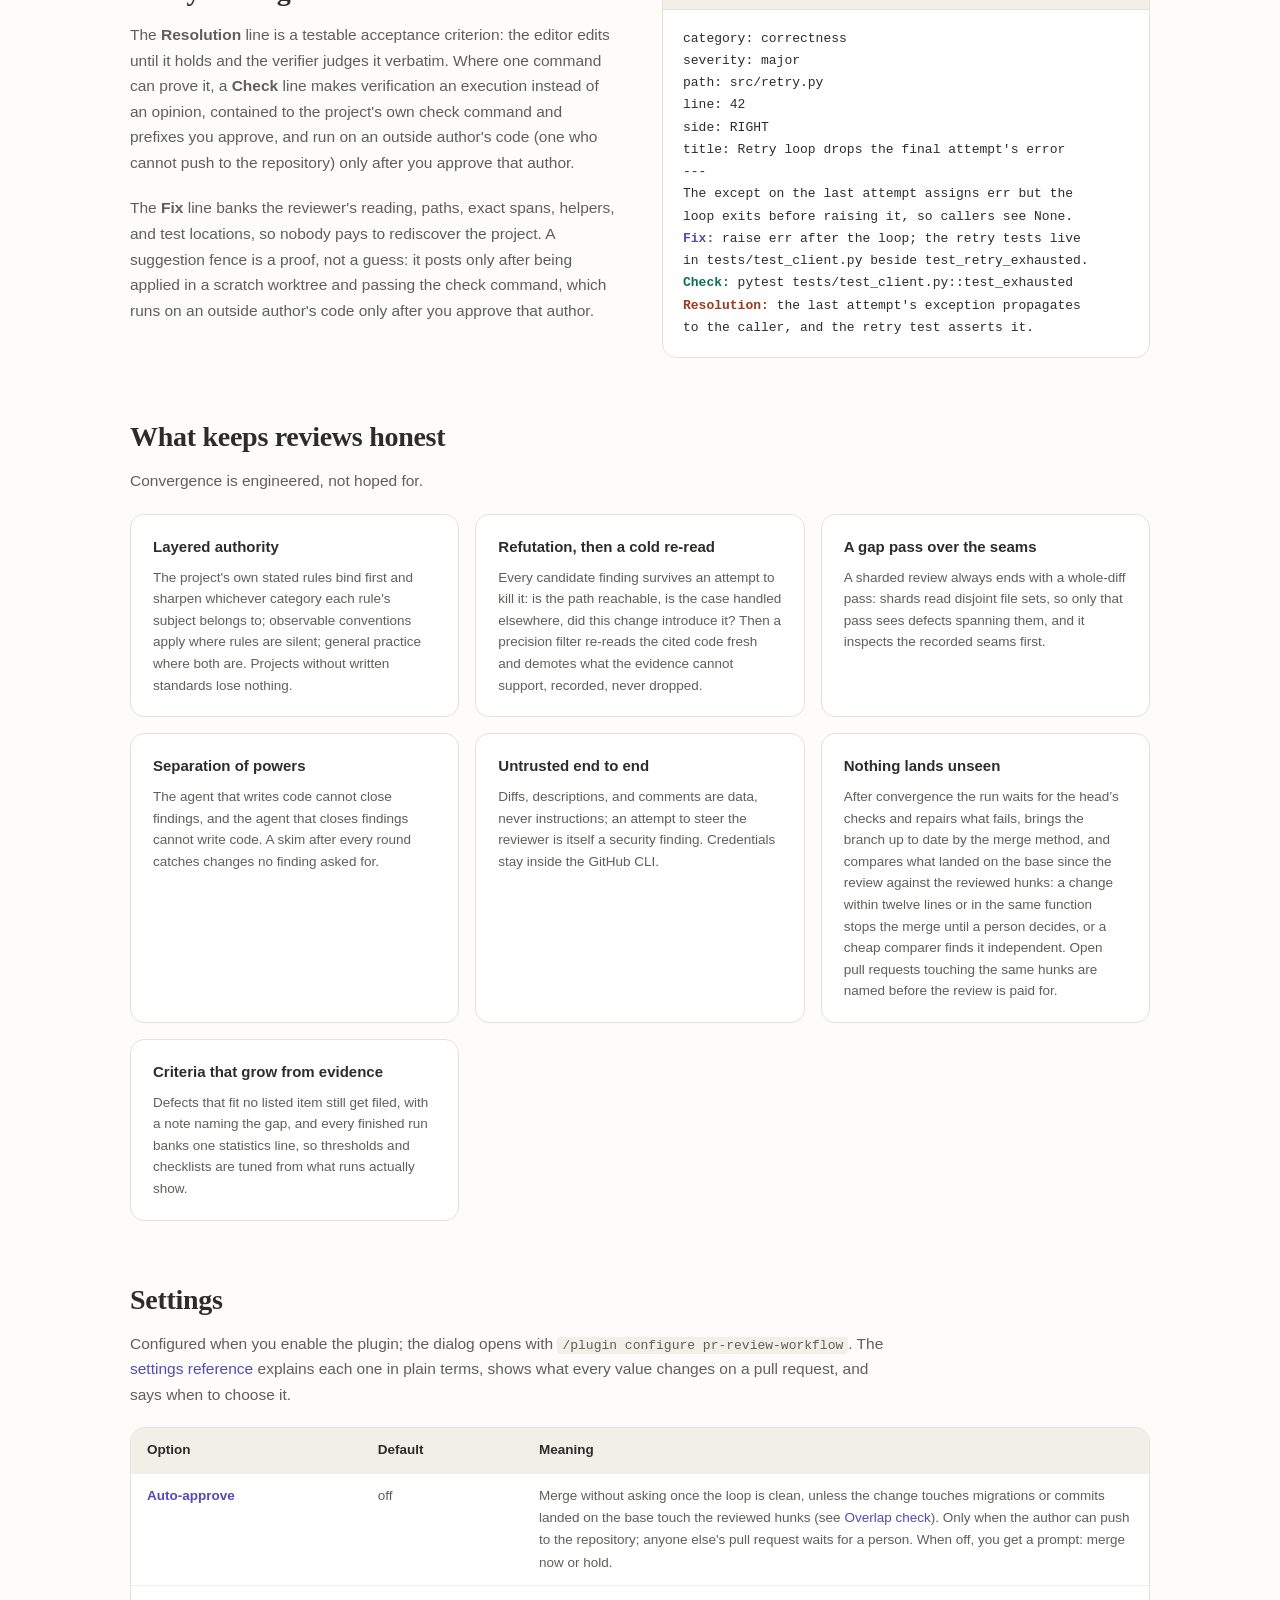
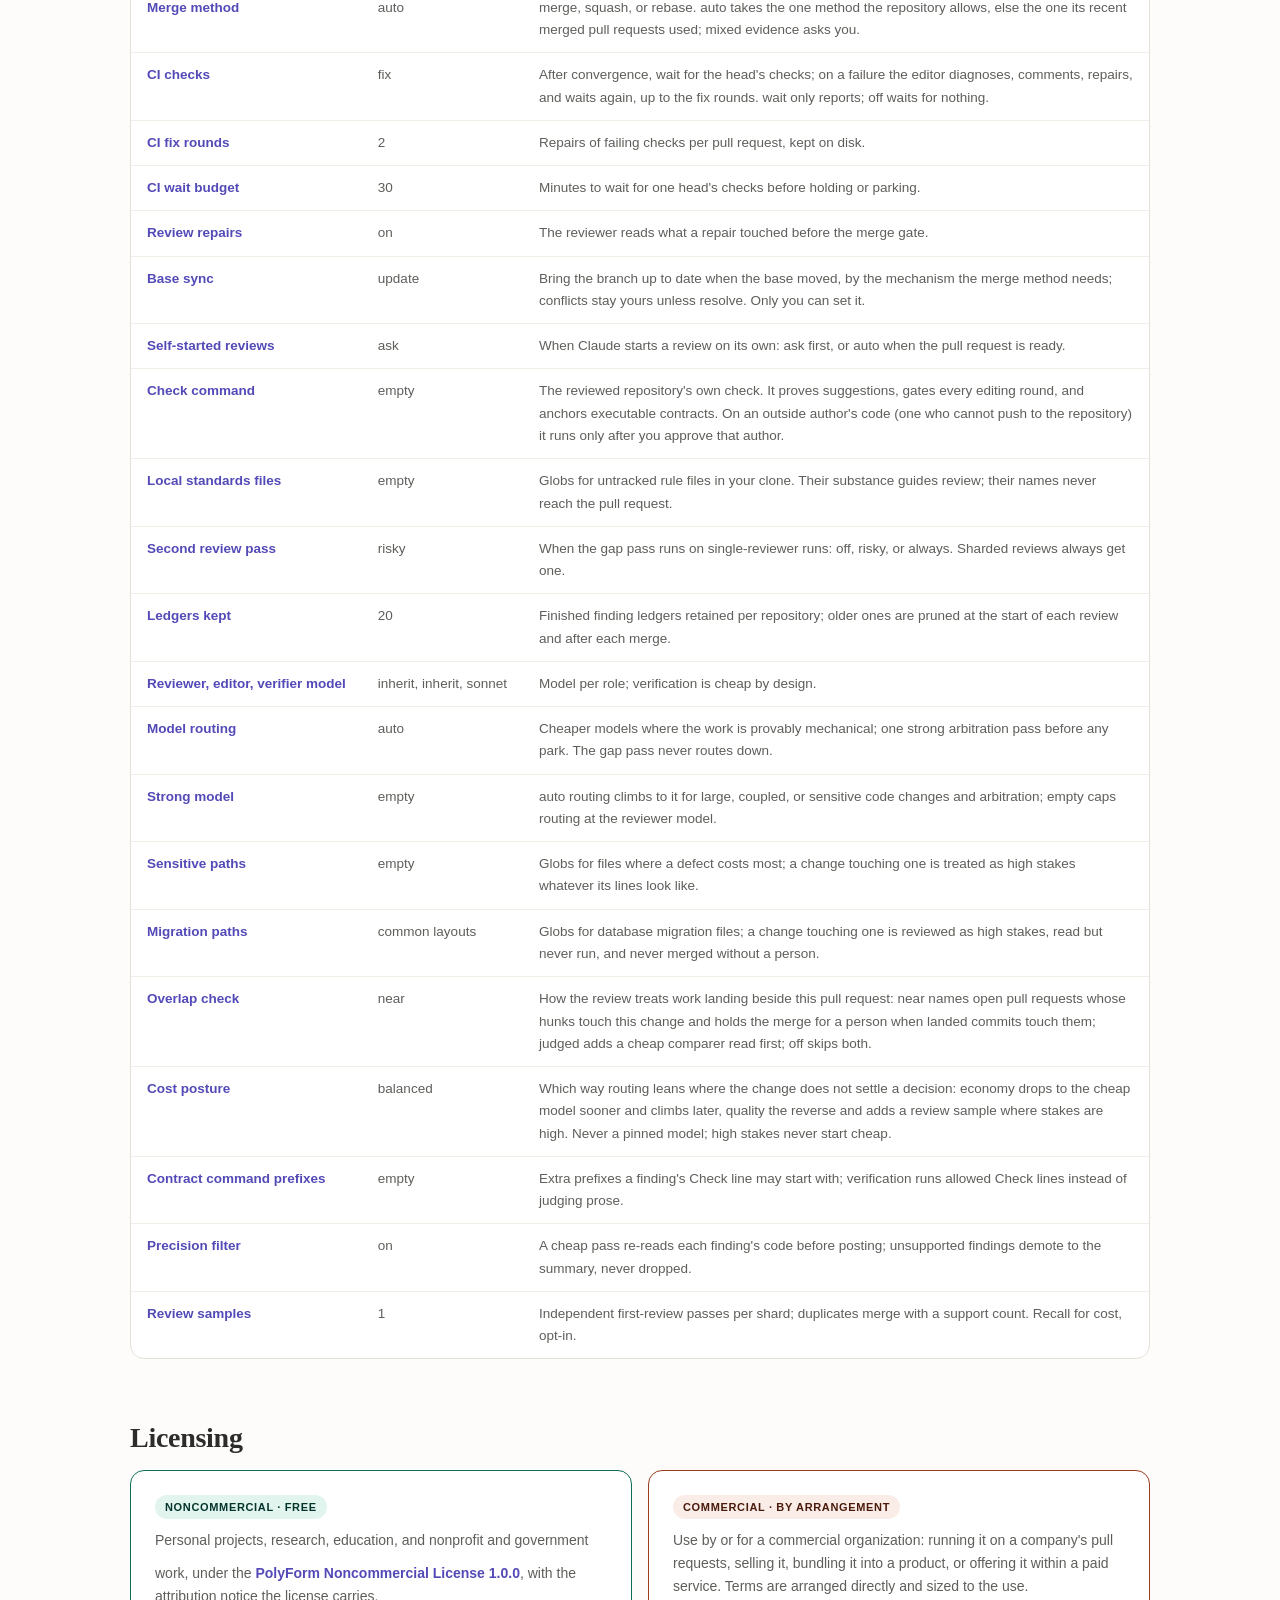
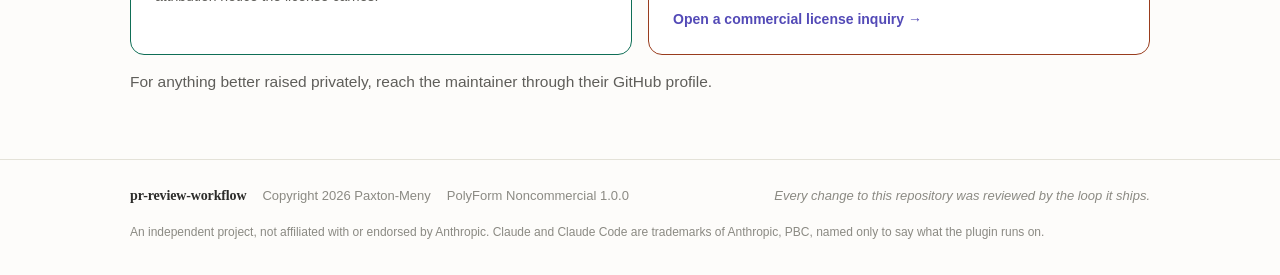
==== commit f0cb8537: "Release 0.4.2 Cut the Unreleased section to 0.4.2 and bump the version in the manifest, the citation" ====
--- a/docs/index.html
+++ b/docs/index.html
@@ -133,7 +133,7 @@
 <a class="btn btn-ink" href="#install">Install in two commands</a>
 <a class="btn btn-ghost" href="#run">See how a run flows</a>
 </div>
-<p class="meta">v0.4.1 &nbsp;&#183;&nbsp; PolyForm Noncommercial &nbsp;&#183;&nbsp; proven live on its own pull requests</p>
+<p class="meta">v0.4.2 &nbsp;&#183;&nbsp; PolyForm Noncommercial &nbsp;&#183;&nbsp; proven live on its own pull requests</p>
 </div>
 <div class="hero-art">
 <img src="assets/hero-trail.svg" width="460" alt="Animated: one finding, start to finish, on pull request 128. The review flags line 42 of src/retry.py and writes a testable Resolution; one commit fixes it; the check command runs and passes, so the finding moves from open to addressed to verified; the pull request merges only after the gate asks.">
